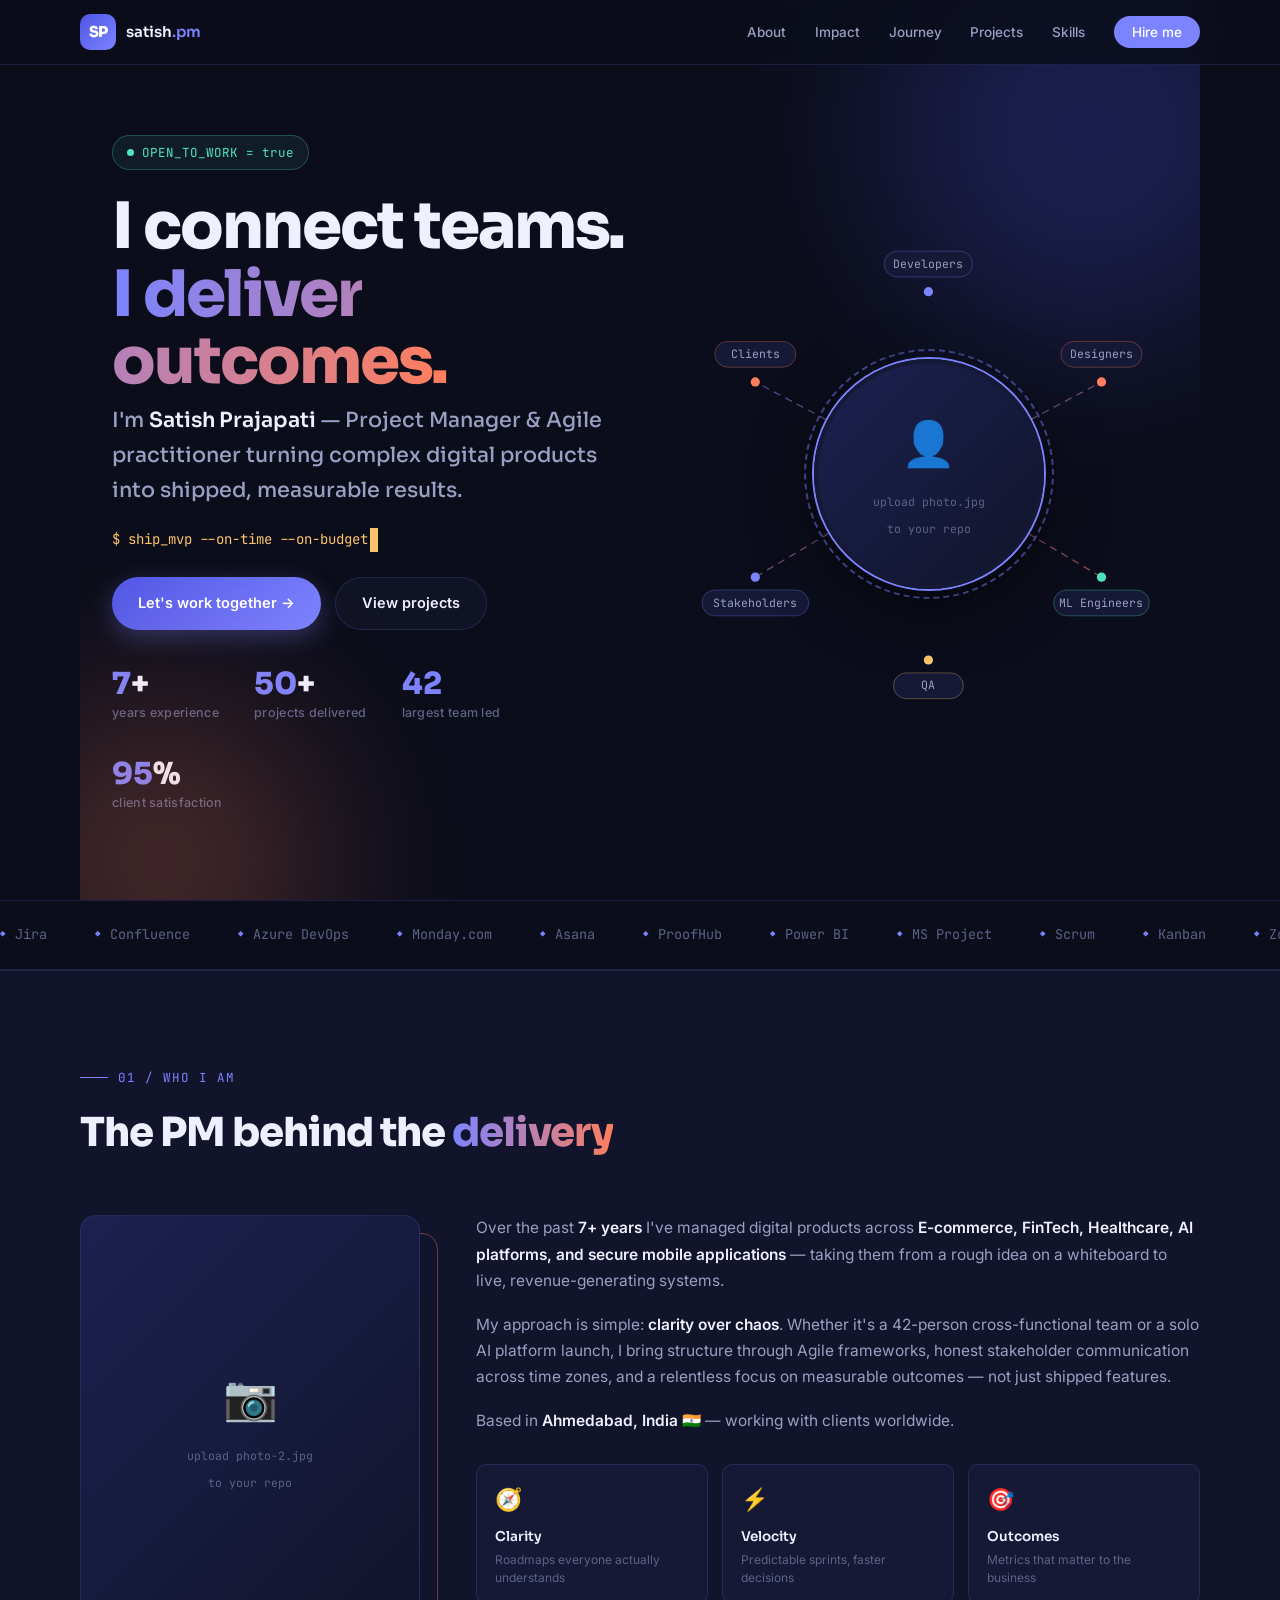
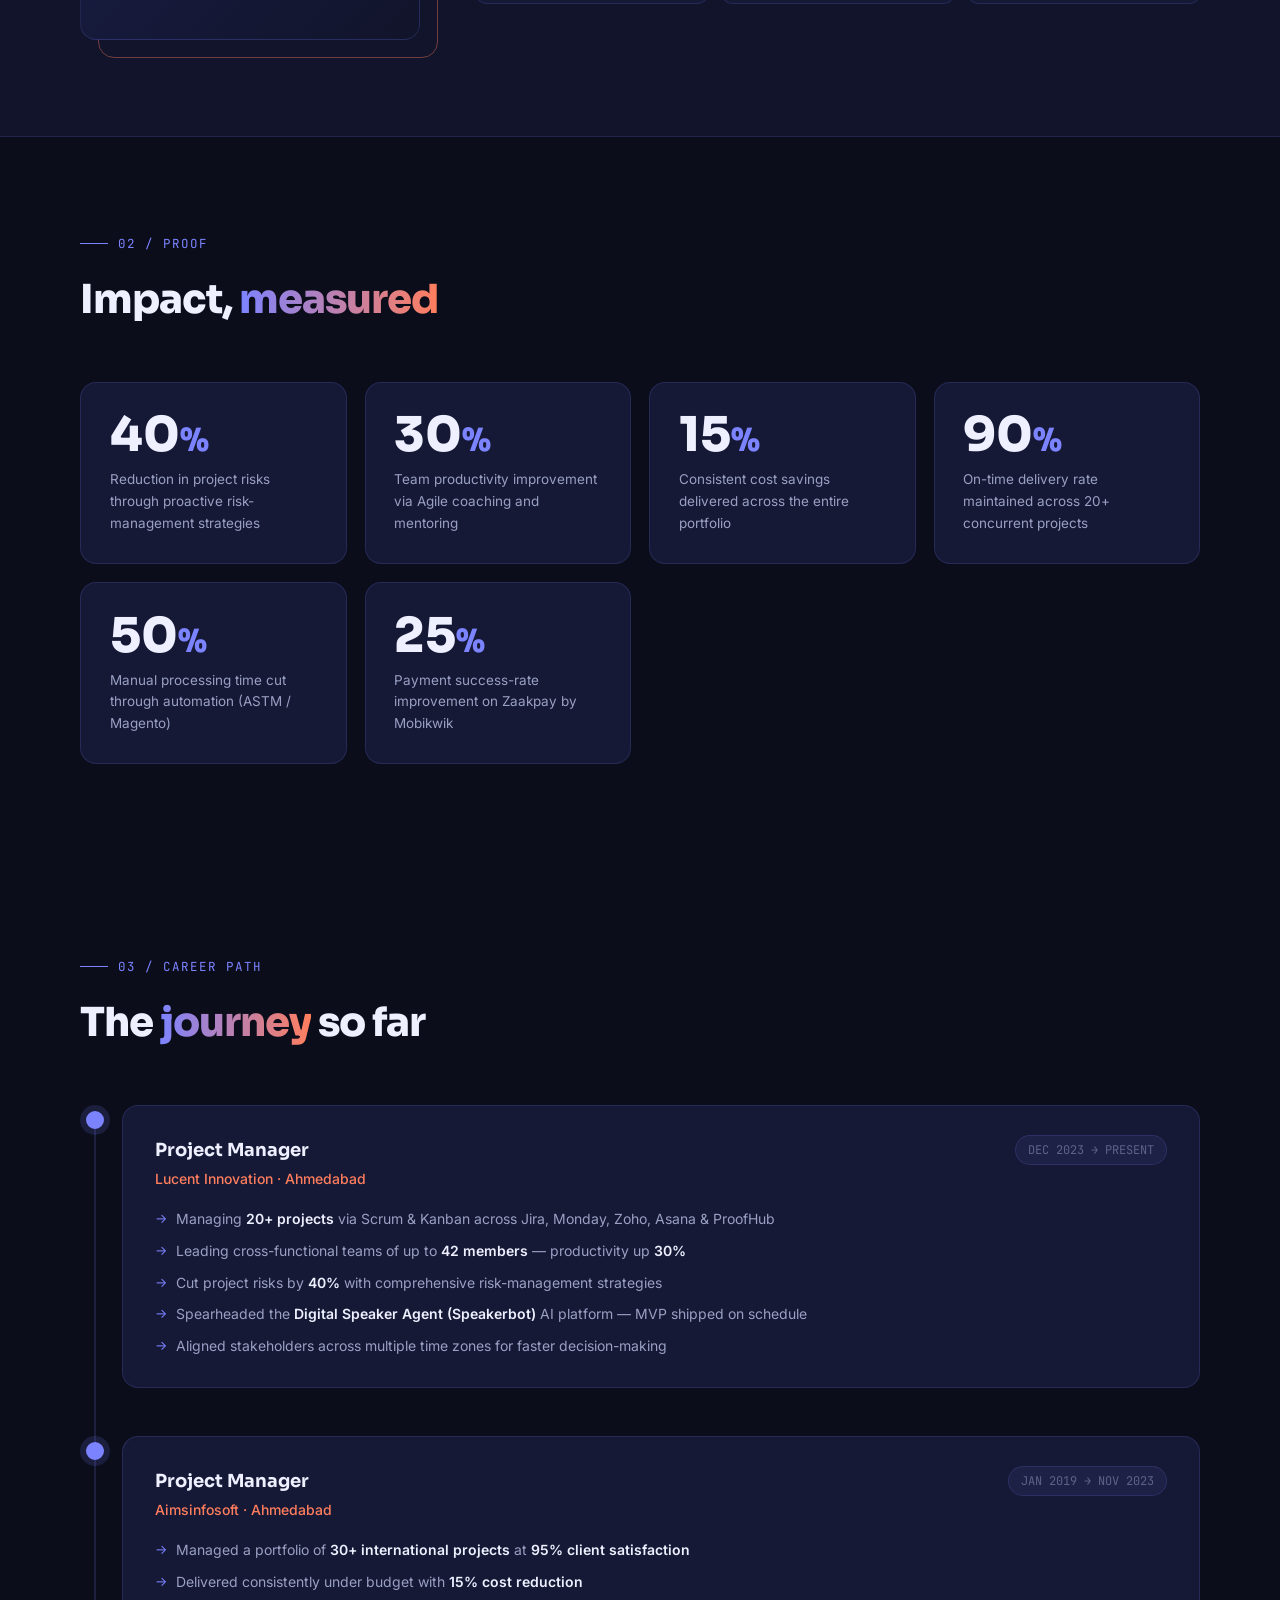
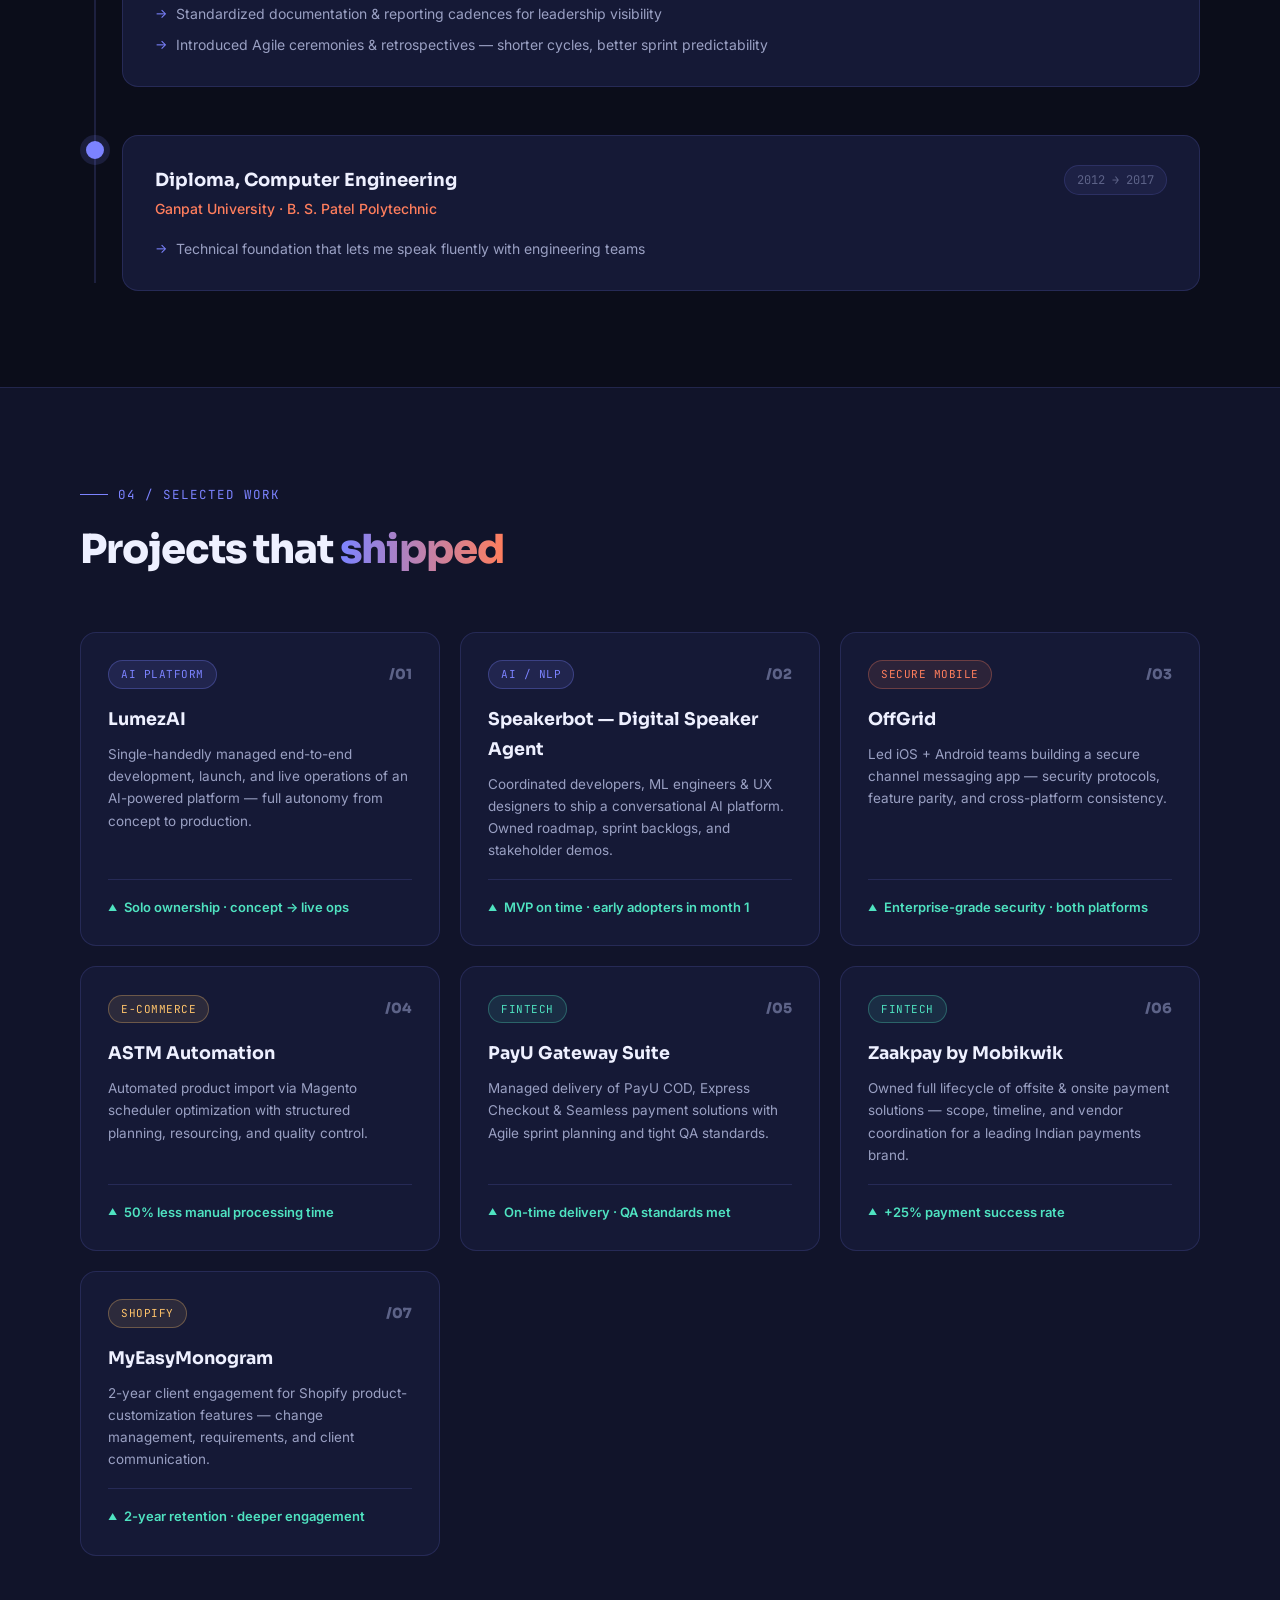
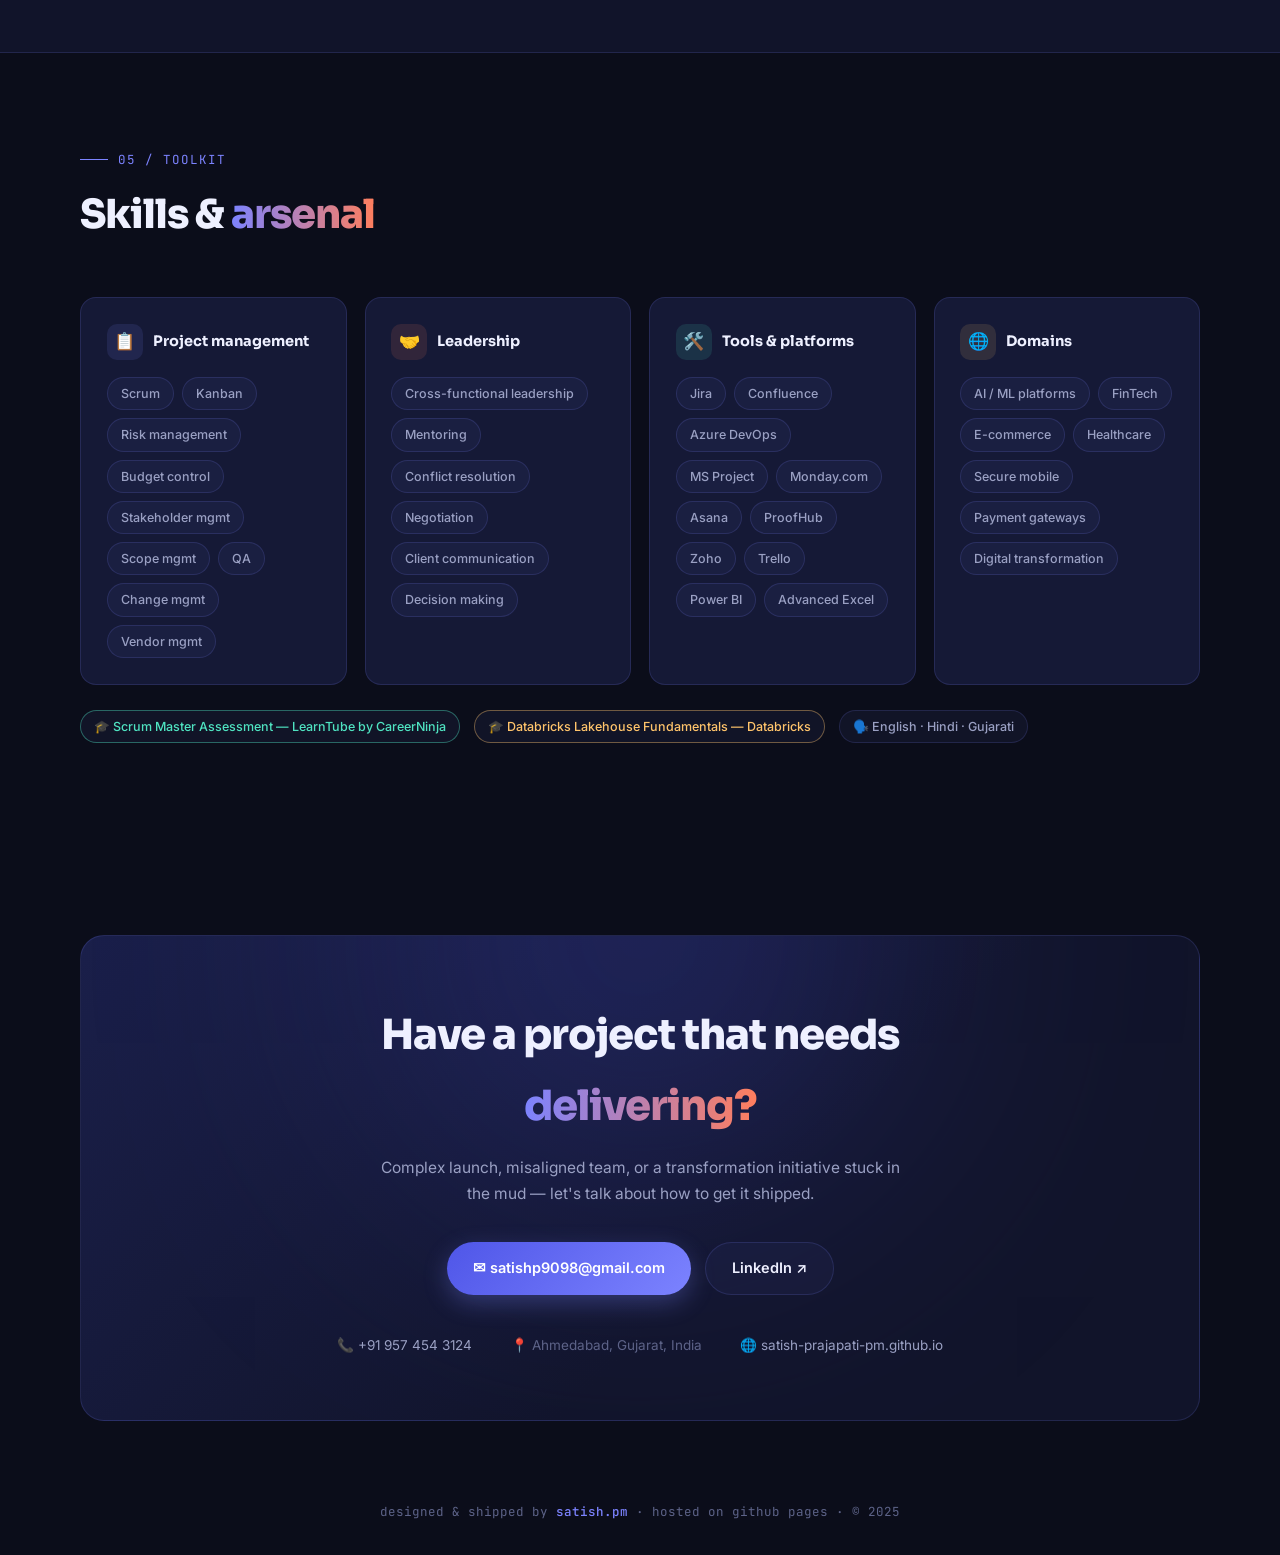
==== index.html @ 82784b0c "Add files via upload" ====
<!DOCTYPE html>
<html lang="en">
<head>
<meta charset="UTF-8" />
<meta name="viewport" content="width=device-width, initial-scale=1.0" />
<title>Satish Prajapati — Project Manager · Connecting teams, delivering outcomes</title>
<meta name="description" content="Project Manager with 7+ years delivering AI platforms, FinTech, e-commerce and secure mobile products. Ahmedabad, India." />
<link rel="icon" href="data:image/svg+xml,<svg xmlns='http://www.w3.org/2000/svg' viewBox='0 0 64 64'><rect width='64' height='64' rx='14' fill='%230f1226'/><text x='32' y='42' font-family='Arial' font-size='26' font-weight='bold' fill='%237c83ff' text-anchor='middle'>SP</text></svg>" />
<link rel="preconnect" href="https://fonts.googleapis.com" />
<link rel="preconnect" href="https://fonts.gstatic.com" crossorigin />
<link href="https://fonts.googleapis.com/css2?family=Sora:wght@400;500;600;700;800&family=Inter:wght@300;400;500;600&family=JetBrains+Mono:wght@400;500&display=swap" rel="stylesheet" />
<style>
*,*::before,*::after{box-sizing:border-box;margin:0;padding:0}
:root{
  --bg:#0b0d1a;
  --bg-soft:#11142a;
  --bg-card:#151936;
  --ink:#eef0ff;
  --ink-muted:#9aa0c3;
  --ink-faint:#5d6388;
  --indigo:#7c83ff;
  --indigo-deep:#4f56e8;
  --coral:#ff7e5d;
  --mint:#4fe3c1;
  --gold:#ffc46b;
  --line:rgba(124,131,255,.16);
  --radius:16px;
  --radius-sm:10px;
}
html{scroll-behavior:smooth}
body{font-family:'Inter',sans-serif;background:var(--bg);color:var(--ink);line-height:1.7;font-size:16px;overflow-x:hidden}
::selection{background:var(--indigo);color:#fff}

/* ───── PRELOADER ───── */
#loader{position:fixed;inset:0;background:var(--bg);z-index:999;display:flex;align-items:center;justify-content:center;transition:opacity .6s,visibility .6s}
#loader.done{opacity:0;visibility:hidden}
.loader-mono{font-family:'Sora',sans-serif;font-weight:800;font-size:42px;color:var(--indigo);letter-spacing:-2px;animation:loaderPulse 1.2s ease-in-out infinite}
@keyframes loaderPulse{0%,100%{opacity:.3;transform:scale(.96)}50%{opacity:1;transform:scale(1)}}

/* ───── NAV ───── */
nav{position:fixed;top:0;left:0;right:0;z-index:100;padding:0 2rem;background:rgba(11,13,26,.78);backdrop-filter:blur(14px);border-bottom:1px solid var(--line)}
.nav-inner{max-width:1120px;margin:0 auto;display:flex;align-items:center;justify-content:space-between;height:64px}
.brand{display:flex;align-items:center;gap:10px;text-decoration:none}
.brand-mark{width:36px;height:36px;border-radius:10px;background:linear-gradient(135deg,var(--indigo-deep),var(--indigo));display:flex;align-items:center;justify-content:center;font-family:'Sora',sans-serif;font-weight:800;font-size:15px;color:#fff;letter-spacing:-.5px}
.brand-name{font-family:'Sora',sans-serif;font-weight:600;font-size:15px;color:var(--ink)}
.brand-name span{color:var(--indigo)}
.nav-links{display:flex;gap:1.8rem;list-style:none;align-items:center}
.nav-links a{text-decoration:none;font-size:13.5px;font-weight:500;color:var(--ink-muted);transition:color .2s;position:relative}
.nav-links a::after{content:'';position:absolute;left:0;bottom:-4px;width:0;height:2px;background:var(--indigo);transition:width .25s}
.nav-links a:hover{color:var(--ink)}
.nav-links a:hover::after{width:100%}
.nav-cta{background:var(--indigo);color:#fff !important;padding:8px 18px;border-radius:99px;font-weight:600}
.nav-cta::after{display:none}
.nav-cta:hover{background:var(--indigo-deep)}

/* ───── HERO ───── */
.hero{min-height:100vh;display:grid;grid-template-columns:1.05fr .95fr;gap:3rem;align-items:center;max-width:1120px;margin:0 auto;padding:7rem 2rem 4rem;position:relative}
.hero-bg{position:absolute;inset:0;pointer-events:none;overflow:hidden}
.hero-bg .orb{position:absolute;border-radius:50%;filter:blur(90px);opacity:.25}
.orb-1{width:420px;height:420px;background:var(--indigo-deep);top:-80px;right:-100px;animation:drift 14s ease-in-out infinite}
.orb-2{width:320px;height:320px;background:var(--coral);bottom:-120px;left:-80px;opacity:.12;animation:drift 18s ease-in-out infinite reverse}
@keyframes drift{0%,100%{transform:translate(0,0)}50%{transform:translate(40px,-30px)}}
.hero-eyebrow{display:inline-flex;align-items:center;gap:8px;font-family:'JetBrains Mono',monospace;font-size:12.5px;color:var(--mint);background:rgba(79,227,193,.08);border:1px solid rgba(79,227,193,.25);padding:6px 14px;border-radius:99px;margin-bottom:1.4rem}
.hero-eyebrow .dot{width:7px;height:7px;border-radius:50%;background:var(--mint);animation:pulse 2s infinite}
@keyframes pulse{0%,100%{opacity:1;box-shadow:0 0 0 0 rgba(79,227,193,.5)}50%{opacity:.6;box-shadow:0 0 0 6px rgba(79,227,193,0)}}
.hero h1{font-family:'Sora',sans-serif;font-weight:800;font-size:clamp(2.6rem,5.4vw,4rem);line-height:1.06;letter-spacing:-2px;margin-bottom:.4rem}
.hero h1 .grad{background:linear-gradient(90deg,var(--indigo) 0%,var(--coral) 100%);-webkit-background-clip:text;background-clip:text;color:transparent}
.hero-tagline{font-family:'Sora',sans-serif;font-size:clamp(1.05rem,2vw,1.3rem);font-weight:500;color:var(--ink-muted);margin-bottom:1.2rem}
.hero-tagline b{color:var(--ink);font-weight:600}
.typed-wrap{font-family:'JetBrains Mono',monospace;font-size:14px;color:var(--gold);min-height:24px;margin-bottom:1.6rem;display:block}
.typed-cursor{display:inline-block;width:8px;background:var(--gold);animation:blink .8s step-end infinite;margin-left:2px}
@keyframes blink{50%{opacity:0}}
.hero-cta{display:flex;gap:14px;flex-wrap:wrap;margin-bottom:2.4rem}
.btn{display:inline-flex;align-items:center;gap:8px;padding:13px 26px;border-radius:99px;font-size:14.5px;font-weight:600;text-decoration:none;transition:transform .2s,box-shadow .2s,background .2s}
.btn-fill{background:linear-gradient(135deg,var(--indigo-deep),var(--indigo));color:#fff;box-shadow:0 8px 24px rgba(124,131,255,.3)}
.btn-fill:hover{transform:translateY(-2px);box-shadow:0 12px 32px rgba(124,131,255,.45)}
.btn-ghost{border:1px solid var(--line);color:var(--ink);background:rgba(124,131,255,.05)}
.btn-ghost:hover{border-color:var(--indigo);transform:translateY(-2px)}
.hero-quickstats{display:flex;gap:2.2rem;flex-wrap:wrap}
.qstat{display:flex;flex-direction:column}
.qstat-num{font-family:'Sora',sans-serif;font-weight:800;font-size:1.9rem;color:var(--ink);line-height:1.1}
.qstat-num em{font-style:normal;color:var(--indigo)}
.qstat-label{font-size:12.5px;color:var(--ink-faint);font-weight:500;letter-spacing:.3px}

/* hero right: photo + network svg */
.hero-visual{position:relative;display:flex;align-items:center;justify-content:center;min-height:480px}
.network-svg{position:absolute;inset:0;width:100%;height:100%}
.photo-ring{position:relative;width:230px;height:230px;border-radius:50%;z-index:2}
.photo-ring::before{content:'';position:absolute;inset:-10px;border-radius:50%;border:2px dashed rgba(124,131,255,.45);animation:spin 24s linear infinite}
@keyframes spin{to{transform:rotate(360deg)}}
.photo-frame{width:100%;height:100%;border-radius:50%;overflow:hidden;border:4px solid var(--bg-card);box-shadow:0 0 0 2px var(--indigo),0 20px 60px rgba(0,0,0,.5);background:linear-gradient(135deg,#1c2150,#11142a);display:flex;align-items:center;justify-content:center}
.photo-frame img{width:100%;height:100%;object-fit:cover;display:block}
.photo-placeholder{text-align:center;padding:1rem}
.photo-placeholder .ph-icon{font-size:44px;display:block;margin-bottom:6px}
.photo-placeholder .ph-text{font-size:11.5px;color:var(--ink-faint);font-family:'JetBrains Mono',monospace;line-height:1.5}

/* ───── SECTION SHELL ───── */
section{padding:6rem 2rem;position:relative}
.container{max-width:1120px;margin:0 auto}
.sec-head{margin-bottom:3rem}
.sec-eyebrow{font-family:'JetBrains Mono',monospace;font-size:12.5px;color:var(--indigo);letter-spacing:1px;display:flex;align-items:center;gap:10px;margin-bottom:.7rem}
.sec-eyebrow::before{content:'';width:28px;height:1px;background:var(--indigo)}
.sec-title{font-family:'Sora',sans-serif;font-size:clamp(1.7rem,3.4vw,2.5rem);font-weight:800;letter-spacing:-1px}
.sec-title .grad{background:linear-gradient(90deg,var(--indigo),var(--coral));-webkit-background-clip:text;background-clip:text;color:transparent}

/* reveal animation */
.reveal{opacity:0;transform:translateY(34px);transition:opacity .7s ease,transform .7s ease}
.reveal.in{opacity:1;transform:translateY(0)}
.reveal.d1{transition-delay:.08s}.reveal.d2{transition-delay:.16s}.reveal.d3{transition-delay:.24s}.reveal.d4{transition-delay:.32s}

/* ───── ABOUT / BRAND ───── */
#about{background:var(--bg-soft);border-top:1px solid var(--line);border-bottom:1px solid var(--line)}
.about-grid{display:grid;grid-template-columns:340px 1fr;gap:3.5rem;align-items:start}
.about-photo{position:relative}
.about-photo .frame2{border-radius:var(--radius);overflow:hidden;border:1px solid var(--line);background:linear-gradient(135deg,#1c2150,#11142a);aspect-ratio:4/5;display:flex;align-items:center;justify-content:center;position:relative;z-index:1}
.about-photo .frame2 img{width:100%;height:100%;object-fit:cover}
.about-photo::after{content:'';position:absolute;top:18px;left:18px;right:-18px;bottom:-18px;border:1px solid rgba(255,126,93,.4);border-radius:var(--radius);z-index:0}
.about-copy p{color:var(--ink-muted);margin-bottom:1.1rem;font-size:15.5px}
.about-copy p b{color:var(--ink);font-weight:600}
.brand-pillars{display:grid;grid-template-columns:repeat(3,1fr);gap:14px;margin-top:1.8rem}
.pillar{background:var(--bg-card);border:1px solid var(--line);border-radius:var(--radius-sm);padding:1rem 1.1rem;transition:transform .25s,border-color .25s}
.pillar:hover{transform:translateY(-4px);border-color:var(--indigo)}
.pillar-icon{font-size:22px;margin-bottom:8px;display:block}
.pillar-name{font-family:'Sora',sans-serif;font-size:13.5px;font-weight:600;margin-bottom:2px}
.pillar-desc{font-size:12px;color:var(--ink-faint);line-height:1.5}

/* ───── MARQUEE ───── */
.marquee-band{padding:1.4rem 0;border-top:1px solid var(--line);border-bottom:1px solid var(--line);overflow:hidden;background:var(--bg)}
.marquee{display:flex;gap:3rem;width:max-content;animation:scroll 28s linear infinite}
.marquee:hover{animation-play-state:paused}
@keyframes scroll{to{transform:translateX(-50%)}}
.mq-item{font-family:'JetBrains Mono',monospace;font-size:13.5px;color:var(--ink-faint);display:flex;align-items:center;gap:10px;white-space:nowrap}
.mq-item::before{content:'◆';color:var(--indigo);font-size:9px}

/* ───── IMPACT COUNTERS ───── */
.metrics-grid{display:grid;grid-template-columns:repeat(auto-fit,minmax(230px,1fr));gap:18px}
.metric{background:var(--bg-card);border:1px solid var(--line);border-radius:var(--radius);padding:1.8rem;position:relative;overflow:hidden;transition:transform .25s,border-color .25s}
.metric:hover{transform:translateY(-5px);border-color:var(--indigo)}
.metric::after{content:'';position:absolute;top:0;left:0;width:100%;height:3px;background:linear-gradient(90deg,var(--indigo),var(--coral));transform:scaleX(0);transform-origin:left;transition:transform .4s}
.metric:hover::after{transform:scaleX(1)}
.metric-num{font-family:'Sora',sans-serif;font-size:3rem;font-weight:800;line-height:1;color:var(--ink)}
.metric-num .unit{color:var(--indigo);font-size:2rem}
.metric-desc{font-size:13.5px;color:var(--ink-muted);margin-top:10px;line-height:1.6}

/* ───── TIMELINE ───── */
.timeline{position:relative;padding-left:42px}
.timeline::before{content:'';position:absolute;left:14px;top:8px;bottom:8px;width:2px;background:var(--line)}
.tl-progress{position:absolute;left:14px;top:8px;width:2px;background:linear-gradient(180deg,var(--indigo),var(--coral));height:0;transition:height .3s linear}
.tl-item{position:relative;padding-bottom:3rem}
.tl-item:last-child{padding-bottom:0}
.tl-node{position:absolute;left:-36px;top:6px;width:18px;height:18px;border-radius:50%;background:var(--bg);border:3px solid var(--indigo);z-index:1;transition:background .3s,box-shadow .3s}
.tl-item.in .tl-node{background:var(--indigo);box-shadow:0 0 0 6px rgba(124,131,255,.15)}
.tl-card{background:var(--bg-card);border:1px solid var(--line);border-radius:var(--radius);padding:1.8rem 2rem;transition:border-color .25s}
.tl-card:hover{border-color:var(--indigo)}
.tl-head{display:flex;justify-content:space-between;align-items:flex-start;gap:1rem;flex-wrap:wrap;margin-bottom:.4rem}
.tl-role{font-family:'Sora',sans-serif;font-size:18px;font-weight:700}
.tl-company{font-size:14px;color:var(--coral);font-weight:500;margin-top:2px}
.tl-date{font-family:'JetBrains Mono',monospace;font-size:12px;color:var(--ink-faint);background:rgba(124,131,255,.08);border:1px solid var(--line);padding:4px 12px;border-radius:99px;white-space:nowrap}
.tl-bullets{list-style:none;margin-top:1rem;display:flex;flex-direction:column;gap:8px}
.tl-bullets li{font-size:14px;color:var(--ink-muted);padding-left:1.3rem;position:relative}
.tl-bullets li::before{content:'→';position:absolute;left:0;color:var(--indigo);font-size:13px}
.tl-bullets li b{color:var(--ink);font-weight:600}

/* ───── PROJECTS ───── */
#projects{background:var(--bg-soft);border-top:1px solid var(--line);border-bottom:1px solid var(--line)}
.proj-grid{display:grid;grid-template-columns:repeat(auto-fit,minmax(310px,1fr));gap:20px}
.proj{background:var(--bg-card);border:1px solid var(--line);border-radius:var(--radius);padding:1.7rem;display:flex;flex-direction:column;position:relative;overflow:hidden;transition:transform .25s,border-color .25s,box-shadow .25s}
.proj:hover{transform:translateY(-6px);border-color:var(--indigo);box-shadow:0 18px 44px rgba(0,0,0,.4)}
.proj-top{display:flex;justify-content:space-between;align-items:center;margin-bottom:1rem}
.proj-tag{font-family:'JetBrains Mono',monospace;font-size:11px;padding:4px 12px;border-radius:99px;letter-spacing:.5px}
.tg-ai{background:rgba(124,131,255,.12);color:var(--indigo);border:1px solid rgba(124,131,255,.3)}
.tg-fin{background:rgba(79,227,193,.1);color:var(--mint);border:1px solid rgba(79,227,193,.3)}
.tg-ecom{background:rgba(255,196,107,.1);color:var(--gold);border:1px solid rgba(255,196,107,.3)}
.tg-mob{background:rgba(255,126,93,.1);color:var(--coral);border:1px solid rgba(255,126,93,.3)}
.proj-idx{font-family:'Sora',sans-serif;font-weight:800;font-size:14px;color:var(--ink-faint)}
.proj-name{font-family:'Sora',sans-serif;font-size:17.5px;font-weight:700;margin-bottom:8px}
.proj-desc{font-size:13.5px;color:var(--ink-muted);line-height:1.65;flex:1}
.proj-outcome{margin-top:1.1rem;padding-top:1rem;border-top:1px solid var(--line);font-size:13px;font-weight:600;color:var(--mint);display:flex;align-items:center;gap:7px}
.proj-outcome::before{content:'▲';font-size:9px}

/* ───── SKILLS ───── */
.skills-grid{display:grid;grid-template-columns:repeat(auto-fit,minmax(250px,1fr));gap:18px}
.skill-card{background:var(--bg-card);border:1px solid var(--line);border-radius:var(--radius);padding:1.6rem;transition:border-color .25s}
.skill-card:hover{border-color:var(--indigo)}
.skill-card-head{display:flex;align-items:center;gap:10px;margin-bottom:1.1rem}
.skill-icon{width:36px;height:36px;border-radius:10px;display:flex;align-items:center;justify-content:center;font-size:17px}
.si-1{background:rgba(124,131,255,.12)}.si-2{background:rgba(255,126,93,.12)}.si-3{background:rgba(79,227,193,.12)}.si-4{background:rgba(255,196,107,.12)}
.skill-card-title{font-family:'Sora',sans-serif;font-size:14.5px;font-weight:700}
.skill-tags{display:flex;flex-wrap:wrap;gap:8px}
.stag{font-size:12.5px;font-weight:500;padding:5px 13px;background:rgba(124,131,255,.06);border:1px solid var(--line);border-radius:99px;color:var(--ink-muted);transition:all .2s}
.stag:hover{border-color:var(--indigo);color:var(--ink);background:rgba(124,131,255,.14)}

/* ───── CONTACT ───── */
#contact{padding-bottom:3rem}
.contact-card{background:linear-gradient(135deg,#1a1f4a 0%,#11142a 60%);border:1px solid var(--line);border-radius:24px;padding:4rem 3rem;text-align:center;position:relative;overflow:hidden}
.contact-card::before{content:'';position:absolute;width:500px;height:500px;border-radius:50%;background:var(--indigo-deep);filter:blur(140px);opacity:.25;top:-250px;left:50%;transform:translateX(-50%)}
.contact-card>*{position:relative}
.contact-title{font-family:'Sora',sans-serif;font-size:clamp(1.8rem,4vw,2.6rem);font-weight:800;letter-spacing:-1px;margin-bottom:.8rem}
.contact-sub{color:var(--ink-muted);max-width:540px;margin:0 auto 2.2rem;font-size:15.5px}
.contact-row{display:flex;gap:14px;justify-content:center;flex-wrap:wrap;margin-bottom:2.4rem}
.contact-meta{display:flex;gap:2.4rem;justify-content:center;flex-wrap:wrap;font-size:13.5px;color:var(--ink-faint)}
.contact-meta a{color:var(--ink-muted);text-decoration:none;display:flex;align-items:center;gap:7px;transition:color .2s}
.contact-meta a:hover{color:var(--indigo)}
footer{text-align:center;padding:2rem;font-size:12.5px;color:var(--ink-faint);font-family:'JetBrains Mono',monospace}
footer b{color:var(--indigo);font-weight:500}

/* ───── back to top ───── */
#toTop{position:fixed;bottom:26px;right:26px;width:46px;height:46px;border-radius:50%;background:var(--indigo);color:#fff;border:none;font-size:18px;cursor:pointer;opacity:0;visibility:hidden;transition:all .3s;z-index:90;box-shadow:0 8px 24px rgba(124,131,255,.4)}
#toTop.show{opacity:1;visibility:visible}
#toTop:hover{transform:translateY(-3px)}

/* ───── RESPONSIVE ───── */
@media(max-width:900px){
  .hero{grid-template-columns:1fr;padding-top:6rem;min-height:auto;gap:2rem}
  .hero-visual{min-height:380px;order:-1}
  .about-grid{grid-template-columns:1fr}
  .about-photo{max-width:300px;margin:0 auto}
  .brand-pillars{grid-template-columns:1fr 1fr}
  .nav-links{display:none}
  section{padding:4rem 1.25rem}
}
@media(prefers-reduced-motion:reduce){
  *,*::before,*::after{animation:none!important;transition:none!important}
  .reveal{opacity:1;transform:none}
}
</style>
</head>
<body>

<!-- PRELOADER -->
<div id="loader"><div class="loader-mono">SP<span style="color:var(--coral)">.</span></div></div>

<!-- NAV -->
<nav>
  <div class="nav-inner">
    <a href="#" class="brand">
      <span class="brand-mark">SP</span>
      <span class="brand-name">satish<span>.pm</span></span>
    </a>
    <ul class="nav-links">
      <li><a href="#about">About</a></li>
      <li><a href="#impact">Impact</a></li>
      <li><a href="#journey">Journey</a></li>
      <li><a href="#projects">Projects</a></li>
      <li><a href="#skills">Skills</a></li>
      <li><a href="#contact" class="nav-cta">Hire me</a></li>
    </ul>
  </div>
</nav>

<!-- HERO -->
<header class="hero">
  <div class="hero-bg"><div class="orb orb-1"></div><div class="orb orb-2"></div></div>
  <div>
    <div class="hero-eyebrow"><span class="dot"></span>OPEN_TO_WORK = true</div>
    <h1>I connect teams.<br><span class="grad">I deliver outcomes.</span></h1>
    <p class="hero-tagline">I'm <b>Satish Prajapati</b> — Project Manager & Agile practitioner turning complex digital products into shipped, measurable results.</p>
    <span class="typed-wrap">$ <span id="typed"></span><span class="typed-cursor">&nbsp;</span></span>
    <div class="hero-cta">
      <a href="#contact" class="btn btn-fill">Let's work together →</a>
      <a href="#projects" class="btn btn-ghost">View projects</a>
    </div>
    <div class="hero-quickstats">
      <div class="qstat"><span class="qstat-num"><em data-count="7">0</em>+</span><span class="qstat-label">years experience</span></div>
      <div class="qstat"><span class="qstat-num"><em data-count="50">0</em>+</span><span class="qstat-label">projects delivered</span></div>
      <div class="qstat"><span class="qstat-num"><em data-count="42">0</em></span><span class="qstat-label">largest team led</span></div>
      <div class="qstat"><span class="qstat-num"><em data-count="95">0</em>%</span><span class="qstat-label">client satisfaction</span></div>
    </div>
  </div>

  <div class="hero-visual">
    <!-- animated SVG network: SP at center connecting disciplines -->
    <svg class="network-svg" viewBox="0 0 520 520" fill="none" aria-hidden="true">
      <defs>
        <linearGradient id="lg" x1="0" y1="0" x2="1" y2="1">
          <stop offset="0%" stop-color="#7c83ff"/><stop offset="100%" stop-color="#ff7e5d"/>
        </linearGradient>
      </defs>
      <g stroke="url(#lg)" stroke-width="1.4" opacity=".55">
        <line class="net-line" x1="260" y1="260" x2="260" y2="62"/>
        <line class="net-line" x1="260" y1="260" x2="448" y2="160"/>
        <line class="net-line" x1="260" y1="260" x2="448" y2="372"/>
        <line class="net-line" x1="260" y1="260" x2="260" y2="462"/>
        <line class="net-line" x1="260" y1="260" x2="72"  y2="372"/>
        <line class="net-line" x1="260" y1="260" x2="72"  y2="160"/>
      </g>
      <g class="orbit-pulse">
        <circle cx="260" cy="62"  r="5" fill="#7c83ff"/>
        <circle cx="448" cy="160" r="5" fill="#ff7e5d"/>
        <circle cx="448" cy="372" r="5" fill="#4fe3c1"/>
        <circle cx="260" cy="462" r="5" fill="#ffc46b"/>
        <circle cx="72"  cy="372" r="5" fill="#7c83ff"/>
        <circle cx="72"  cy="160" r="5" fill="#ff7e5d"/>
      </g>
      <g font-family="JetBrains Mono,monospace" font-size="12.5" fill="#9aa0c3" text-anchor="middle">
        <g><rect x="212" y="18"  width="96" height="28" rx="14" fill="#151936" stroke="rgba(124,131,255,.35)"/><text x="260" y="36">Developers</text></g>
        <g><rect x="404" y="116" width="88" height="28" rx="14" fill="#151936" stroke="rgba(255,126,93,.35)"/><text x="448" y="134">Designers</text></g>
        <g><rect x="396" y="386" width="104" height="28" rx="14" fill="#151936" stroke="rgba(79,227,193,.35)"/><text x="448" y="404">ML&#160;Engineers</text></g>
        <g><rect x="222" y="476" width="76" height="28" rx="14" fill="#151936" stroke="rgba(255,196,107,.35)"/><text x="260" y="494">QA</text></g>
        <g><rect x="14"  y="386" width="116" height="28" rx="14" fill="#151936" stroke="rgba(124,131,255,.35)"/><text x="72" y="404">Stakeholders</text></g>
        <g><rect x="28"  y="116" width="88" height="28" rx="14" fill="#151936" stroke="rgba(255,126,93,.35)"/><text x="72" y="134">Clients</text></g>
      </g>
      <style>
        .net-line{stroke-dasharray:8 6;animation:dashmove 1.6s linear infinite}
        @keyframes dashmove{to{stroke-dashoffset:-28}}
        .orbit-pulse circle{animation:nodePulse 2.4s ease-in-out infinite}
        .orbit-pulse circle:nth-child(2){animation-delay:.4s}
        .orbit-pulse circle:nth-child(3){animation-delay:.8s}
        .orbit-pulse circle:nth-child(4){animation-delay:1.2s}
        .orbit-pulse circle:nth-child(5){animation-delay:1.6s}
        .orbit-pulse circle:nth-child(6){animation-delay:2s}
        @keyframes nodePulse{0%,100%{r:5;opacity:1}50%{r:8;opacity:.6}}
      </style>
    </svg>
    <!-- profile photo -->
    <div class="photo-ring">
      <div class="photo-frame">
        <!-- 📸 REPLACE: put your photo in repo as photo.jpg, then this img shows automatically -->
        <img src="photo.jpg" alt="Satish Prajapati" onerror="this.style.display='none';this.nextElementSibling.style.display='block'">
        <div class="photo-placeholder" style="display:none">
          <span class="ph-icon">👤</span>
          <span class="ph-text">upload photo.jpg<br>to your repo</span>
        </div>
      </div>
    </div>
  </div>
</header>

<!-- MARQUEE -->
<div class="marquee-band">
  <div class="marquee">
    <span class="mq-item">Jira</span><span class="mq-item">Confluence</span><span class="mq-item">Azure DevOps</span><span class="mq-item">Monday.com</span><span class="mq-item">Asana</span><span class="mq-item">ProofHub</span><span class="mq-item">Power BI</span><span class="mq-item">MS Project</span><span class="mq-item">Scrum</span><span class="mq-item">Kanban</span><span class="mq-item">Zoho</span><span class="mq-item">Trello</span>
    <span class="mq-item">Jira</span><span class="mq-item">Confluence</span><span class="mq-item">Azure DevOps</span><span class="mq-item">Monday.com</span><span class="mq-item">Asana</span><span class="mq-item">ProofHub</span><span class="mq-item">Power BI</span><span class="mq-item">MS Project</span><span class="mq-item">Scrum</span><span class="mq-item">Kanban</span><span class="mq-item">Zoho</span><span class="mq-item">Trello</span>
  </div>
</div>

<!-- ABOUT -->
<section id="about">
  <div class="container">
    <div class="sec-head reveal">
      <div class="sec-eyebrow">01 / WHO I AM</div>
      <h2 class="sec-title">The PM behind the <span class="grad">delivery</span></h2>
    </div>
    <div class="about-grid">
      <div class="about-photo reveal d1">
        <div class="frame2">
          <!-- 📸 REPLACE: put a second photo in repo as photo-2.jpg (casual/work shot) -->
          <img src="photo-2.jpg" alt="Satish at work" onerror="this.style.display='none';this.nextElementSibling.style.display='block'">
          <div class="photo-placeholder" style="display:none">
            <span class="ph-icon">📷</span>
            <span class="ph-text">upload photo-2.jpg<br>to your repo</span>
          </div>
        </div>
      </div>
      <div class="about-copy reveal d2">
        <p>Over the past <b>7+ years</b> I've managed digital products across <b>E-commerce, FinTech, Healthcare, AI platforms, and secure mobile applications</b> — taking them from a rough idea on a whiteboard to live, revenue-generating systems.</p>
        <p>My approach is simple: <b>clarity over chaos</b>. Whether it's a 42-person cross-functional team or a solo AI platform launch, I bring structure through Agile frameworks, honest stakeholder communication across time zones, and a relentless focus on measurable outcomes — not just shipped features.</p>
        <p>Based in <b>Ahmedabad, India</b> 🇮🇳 — working with clients worldwide.</p>
        <div class="brand-pillars">
          <div class="pillar"><span class="pillar-icon">🧭</span><div class="pillar-name">Clarity</div><div class="pillar-desc">Roadmaps everyone actually understands</div></div>
          <div class="pillar"><span class="pillar-icon">⚡</span><div class="pillar-name">Velocity</div><div class="pillar-desc">Predictable sprints, faster decisions</div></div>
          <div class="pillar"><span class="pillar-icon">🎯</span><div class="pillar-name">Outcomes</div><div class="pillar-desc">Metrics that matter to the business</div></div>
        </div>
      </div>
    </div>
  </div>
</section>

<!-- IMPACT -->
<section id="impact">
  <div class="container">
    <div class="sec-head reveal">
      <div class="sec-eyebrow">02 / PROOF</div>
      <h2 class="sec-title">Impact, <span class="grad">measured</span></h2>
    </div>
    <div class="metrics-grid">
      <div class="metric reveal"><div class="metric-num"><span data-count="40">0</span><span class="unit">%</span></div><div class="metric-desc">Reduction in project risks through proactive risk-management strategies</div></div>
      <div class="metric reveal d1"><div class="metric-num"><span data-count="30">0</span><span class="unit">%</span></div><div class="metric-desc">Team productivity improvement via Agile coaching and mentoring</div></div>
      <div class="metric reveal d2"><div class="metric-num"><span data-count="15">0</span><span class="unit">%</span></div><div class="metric-desc">Consistent cost savings delivered across the entire portfolio</div></div>
      <div class="metric reveal d3"><div class="metric-num"><span data-count="90">0</span><span class="unit">%</span></div><div class="metric-desc">On-time delivery rate maintained across 20+ concurrent projects</div></div>
      <div class="metric reveal d1"><div class="metric-num"><span data-count="50">0</span><span class="unit">%</span></div><div class="metric-desc">Manual processing time cut through automation (ASTM / Magento)</div></div>
      <div class="metric reveal d2"><div class="metric-num"><span data-count="25">0</span><span class="unit">%</span></div><div class="metric-desc">Payment success-rate improvement on Zaakpay by Mobikwik</div></div>
    </div>
  </div>
</section>

<!-- JOURNEY -->
<section id="journey">
  <div class="container">
    <div class="sec-head reveal">
      <div class="sec-eyebrow">03 / CAREER PATH</div>
      <h2 class="sec-title">The <span class="grad">journey</span> so far</h2>
    </div>
    <div class="timeline" id="tl">
      <div class="tl-progress" id="tlbar"></div>
      <div class="tl-item reveal">
        <div class="tl-node"></div>
        <div class="tl-card">
          <div class="tl-head">
            <div><div class="tl-role">Project Manager</div><div class="tl-company">Lucent Innovation · Ahmedabad</div></div>
            <span class="tl-date">DEC 2023 → PRESENT</span>
          </div>
          <ul class="tl-bullets">
            <li>Managing <b>20+ projects</b> via Scrum & Kanban across Jira, Monday, Zoho, Asana & ProofHub</li>
            <li>Leading cross-functional teams of up to <b>42 members</b> — productivity up <b>30%</b></li>
            <li>Cut project risks by <b>40%</b> with comprehensive risk-management strategies</li>
            <li>Spearheaded the <b>Digital Speaker Agent (Speakerbot)</b> AI platform — MVP shipped on schedule</li>
            <li>Aligned stakeholders across multiple time zones for faster decision-making</li>
          </ul>
        </div>
      </div>
      <div class="tl-item reveal">
        <div class="tl-node"></div>
        <div class="tl-card">
          <div class="tl-head">
            <div><div class="tl-role">Project Manager</div><div class="tl-company">Aimsinfosoft · Ahmedabad</div></div>
            <span class="tl-date">JAN 2019 → NOV 2023</span>
          </div>
          <ul class="tl-bullets">
            <li>Managed a portfolio of <b>30+ international projects</b> at <b>95% client satisfaction</b></li>
            <li>Delivered consistently under budget with <b>15% cost reduction</b></li>
            <li>Standardized documentation & reporting cadences for leadership visibility</li>
            <li>Introduced Agile ceremonies & retrospectives — shorter cycles, better sprint predictability</li>
          </ul>
        </div>
      </div>
      <div class="tl-item reveal">
        <div class="tl-node"></div>
        <div class="tl-card">
          <div class="tl-head">
            <div><div class="tl-role">Diploma, Computer Engineering</div><div class="tl-company">Ganpat University · B. S. Patel Polytechnic</div></div>
            <span class="tl-date">2012 → 2017</span>
          </div>
          <ul class="tl-bullets">
            <li>Technical foundation that lets me speak fluently with engineering teams</li>
          </ul>
        </div>
      </div>
    </div>
  </div>
</section>

<!-- PROJECTS -->
<section id="projects">
  <div class="container">
    <div class="sec-head reveal">
      <div class="sec-eyebrow">04 / SELECTED WORK</div>
      <h2 class="sec-title">Projects that <span class="grad">shipped</span></h2>
    </div>
    <div class="proj-grid">
      <div class="proj reveal"><div class="proj-top"><span class="proj-tag tg-ai">AI PLATFORM</span><span class="proj-idx">/01</span></div><div class="proj-name">LumezAI</div><div class="proj-desc">Single-handedly managed end-to-end development, launch, and live operations of an AI-powered platform — full autonomy from concept to production.</div><div class="proj-outcome">Solo ownership · concept → live ops</div></div>
      <div class="proj reveal d1"><div class="proj-top"><span class="proj-tag tg-ai">AI / NLP</span><span class="proj-idx">/02</span></div><div class="proj-name">Speakerbot — Digital Speaker Agent</div><div class="proj-desc">Coordinated developers, ML engineers & UX designers to ship a conversational AI platform. Owned roadmap, sprint backlogs, and stakeholder demos.</div><div class="proj-outcome">MVP on time · early adopters in month 1</div></div>
      <div class="proj reveal d2"><div class="proj-top"><span class="proj-tag tg-mob">SECURE MOBILE</span><span class="proj-idx">/03</span></div><div class="proj-name">OffGrid</div><div class="proj-desc">Led iOS + Android teams building a secure channel messaging app — security protocols, feature parity, and cross-platform consistency.</div><div class="proj-outcome">Enterprise-grade security · both platforms</div></div>
      <div class="proj reveal"><div class="proj-top"><span class="proj-tag tg-ecom">E-COMMERCE</span><span class="proj-idx">/04</span></div><div class="proj-name">ASTM Automation</div><div class="proj-desc">Automated product import via Magento scheduler optimization with structured planning, resourcing, and quality control.</div><div class="proj-outcome">50% less manual processing time</div></div>
      <div class="proj reveal d1"><div class="proj-top"><span class="proj-tag tg-fin">FINTECH</span><span class="proj-idx">/05</span></div><div class="proj-name">PayU Gateway Suite</div><div class="proj-desc">Managed delivery of PayU COD, Express Checkout & Seamless payment solutions with Agile sprint planning and tight QA standards.</div><div class="proj-outcome">On-time delivery · QA standards met</div></div>
      <div class="proj reveal d2"><div class="proj-top"><span class="proj-tag tg-fin">FINTECH</span><span class="proj-idx">/06</span></div><div class="proj-name">Zaakpay by Mobikwik</div><div class="proj-desc">Owned full lifecycle of offsite & onsite payment solutions — scope, timeline, and vendor coordination for a leading Indian payments brand.</div><div class="proj-outcome">+25% payment success rate</div></div>
      <div class="proj reveal d3"><div class="proj-top"><span class="proj-tag tg-ecom">SHOPIFY</span><span class="proj-idx">/07</span></div><div class="proj-name">MyEasyMonogram</div><div class="proj-desc">2-year client engagement for Shopify product-customization features — change management, requirements, and client communication.</div><div class="proj-outcome">2-year retention · deeper engagement</div></div>
    </div>
  </div>
</section>

<!-- SKILLS -->
<section id="skills">
  <div class="container">
    <div class="sec-head reveal">
      <div class="sec-eyebrow">05 / TOOLKIT</div>
      <h2 class="sec-title">Skills & <span class="grad">arsenal</span></h2>
    </div>
    <div class="skills-grid">
      <div class="skill-card reveal"><div class="skill-card-head"><span class="skill-icon si-1">📋</span><span class="skill-card-title">Project management</span></div><div class="skill-tags"><span class="stag">Scrum</span><span class="stag">Kanban</span><span class="stag">Risk management</span><span class="stag">Budget control</span><span class="stag">Stakeholder mgmt</span><span class="stag">Scope mgmt</span><span class="stag">QA</span><span class="stag">Change mgmt</span><span class="stag">Vendor mgmt</span></div></div>
      <div class="skill-card reveal d1"><div class="skill-card-head"><span class="skill-icon si-2">🤝</span><span class="skill-card-title">Leadership</span></div><div class="skill-tags"><span class="stag">Cross-functional leadership</span><span class="stag">Mentoring</span><span class="stag">Conflict resolution</span><span class="stag">Negotiation</span><span class="stag">Client communication</span><span class="stag">Decision making</span></div></div>
      <div class="skill-card reveal d2"><div class="skill-card-head"><span class="skill-icon si-3">🛠️</span><span class="skill-card-title">Tools & platforms</span></div><div class="skill-tags"><span class="stag">Jira</span><span class="stag">Confluence</span><span class="stag">Azure DevOps</span><span class="stag">MS Project</span><span class="stag">Monday.com</span><span class="stag">Asana</span><span class="stag">ProofHub</span><span class="stag">Zoho</span><span class="stag">Trello</span><span class="stag">Power BI</span><span class="stag">Advanced Excel</span></div></div>
      <div class="skill-card reveal d3"><div class="skill-card-head"><span class="skill-icon si-4">🌐</span><span class="skill-card-title">Domains</span></div><div class="skill-tags"><span class="stag">AI / ML platforms</span><span class="stag">FinTech</span><span class="stag">E-commerce</span><span class="stag">Healthcare</span><span class="stag">Secure mobile</span><span class="stag">Payment gateways</span><span class="stag">Digital transformation</span></div></div>
    </div>
    <div style="margin-top:1.6rem;display:flex;gap:14px;flex-wrap:wrap" class="reveal">
      <div class="stag" style="border-color:rgba(79,227,193,.4);color:var(--mint)">🎓 Scrum Master Assessment — LearnTube by CareerNinja</div>
      <div class="stag" style="border-color:rgba(255,196,107,.4);color:var(--gold)">🎓 Databricks Lakehouse Fundamentals — Databricks</div>
      <div class="stag">🗣️ English · Hindi · Gujarati</div>
    </div>
  </div>
</section>

<!-- CONTACT -->
<section id="contact">
  <div class="container">
    <div class="contact-card reveal">
      <h2 class="contact-title">Have a project that needs<br><span class="grad" style="background:linear-gradient(90deg,var(--indigo),var(--coral));-webkit-background-clip:text;background-clip:text;color:transparent">delivering?</span></h2>
      <p class="contact-sub">Complex launch, misaligned team, or a transformation initiative stuck in the mud — let's talk about how to get it shipped.</p>
      <div class="contact-row">
        <a href="mailto:satishp9098@gmail.com" class="btn btn-fill">✉ satishp9098@gmail.com</a>
        <a href="https://www.linkedin.com/in/satish-prajapati-pm/" target="_blank" rel="noopener" class="btn btn-ghost">LinkedIn ↗</a>
      </div>
      <div class="contact-meta">
        <a href="tel:+919574543124">📞 +91 957 454 3124</a>
        <span>📍 Ahmedabad, Gujarat, India</span>
        <a href="https://satish-prajapati-pm.github.io/" target="_blank" rel="noopener">🌐 satish-prajapati-pm.github.io</a>
      </div>
    </div>
  </div>
</section>

<footer>designed & shipped by <b>satish.pm</b> · hosted on github pages · © 2025</footer>

<button id="toTop" aria-label="Back to top">↑</button>

<script>
// preloader
window.addEventListener('load',()=>{setTimeout(()=>document.getElementById('loader').classList.add('done'),500)});

// typed effect
const phrases=['ship_mvp --on-time --on-budget','align_stakeholders --timezones=all','reduce_risk --by=40%','lead_team --size=42 --mode=agile'];
const typedEl=document.getElementById('typed');
let pi=0,ci=0,deleting=false;
const reduced=window.matchMedia('(prefers-reduced-motion: reduce)').matches;
function type(){
  const cur=phrases[pi];
  if(!deleting){ typedEl.textContent=cur.slice(0,++ci); if(ci===cur.length){deleting=true;setTimeout(type,2000);return} }
  else{ typedEl.textContent=cur.slice(0,--ci); if(ci===0){deleting=false;pi=(pi+1)%phrases.length} }
  setTimeout(type,deleting?32:62);
}
if(reduced){typedEl.textContent=phrases[0]}else{type()}

// scroll reveal
const io=new IntersectionObserver(es=>es.forEach(e=>{if(e.isIntersecting){e.target.classList.add('in');io.unobserve(e.target)}}),{threshold:.14});
document.querySelectorAll('.reveal,.tl-item').forEach(el=>io.observe(el));

// counters
const cio=new IntersectionObserver(es=>es.forEach(e=>{
  if(!e.isIntersecting)return;
  const el=e.target,target=+el.dataset.count,dur=1400,t0=performance.now();
  function tick(t){const p=Math.min((t-t0)/dur,1);el.textContent=Math.round(target*(1-Math.pow(1-p,3)));if(p<1)requestAnimationFrame(tick)}
  if(reduced){el.textContent=target}else{requestAnimationFrame(tick)}
  cio.unobserve(el);
}),{threshold:.5});
document.querySelectorAll('[data-count]').forEach(el=>cio.observe(el));

// timeline progress bar
const tl=document.getElementById('tl'),bar=document.getElementById('tlbar');
function tlScroll(){
  const r=tl.getBoundingClientRect(),vh=innerHeight;
  const p=Math.min(Math.max((vh*0.7-r.top)/r.height,0),1);
  bar.style.height=(p*100)+'%';
}
addEventListener('scroll',tlScroll,{passive:true});tlScroll();

// back to top
const toTop=document.getElementById('toTop');
addEventListener('scroll',()=>toTop.classList.toggle('show',scrollY>600),{passive:true});
toTop.onclick=()=>scrollTo({top:0,behavior:reduced?'auto':'smooth'});
</script>
</body>
</html>
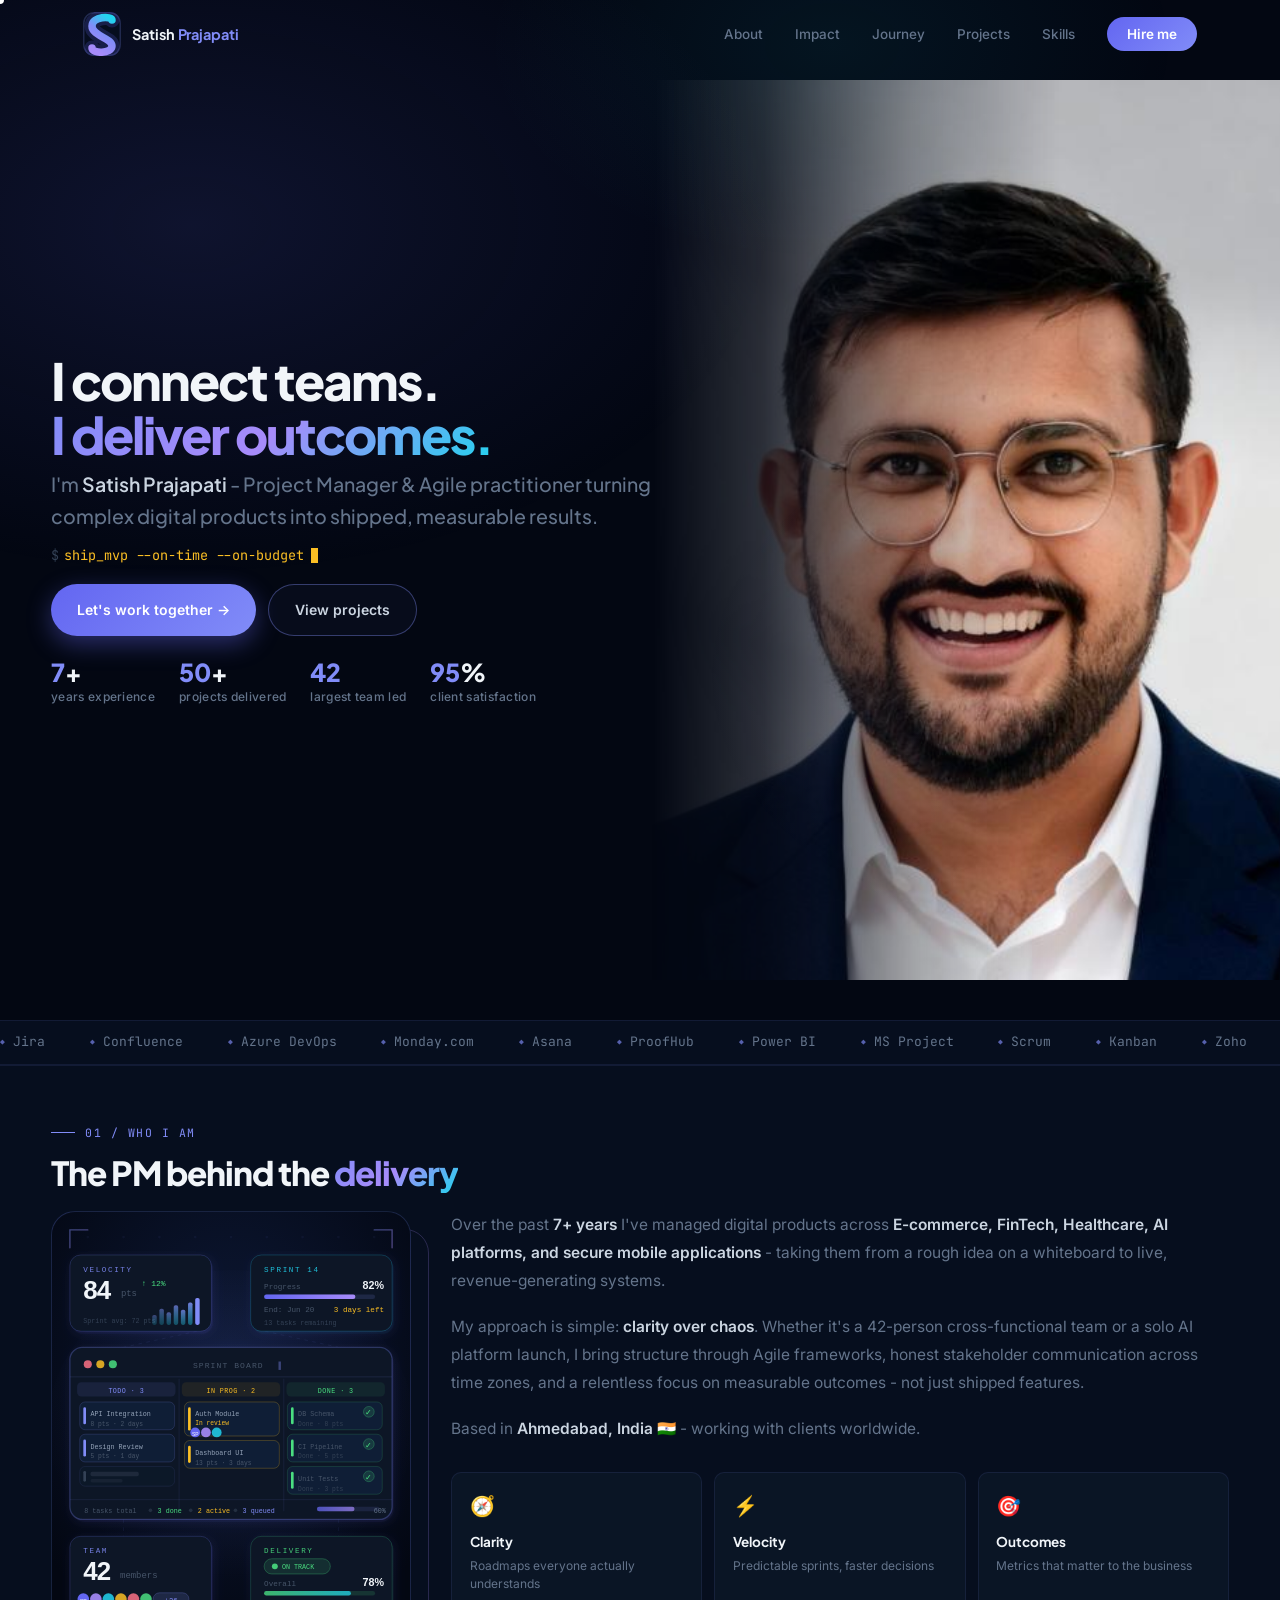
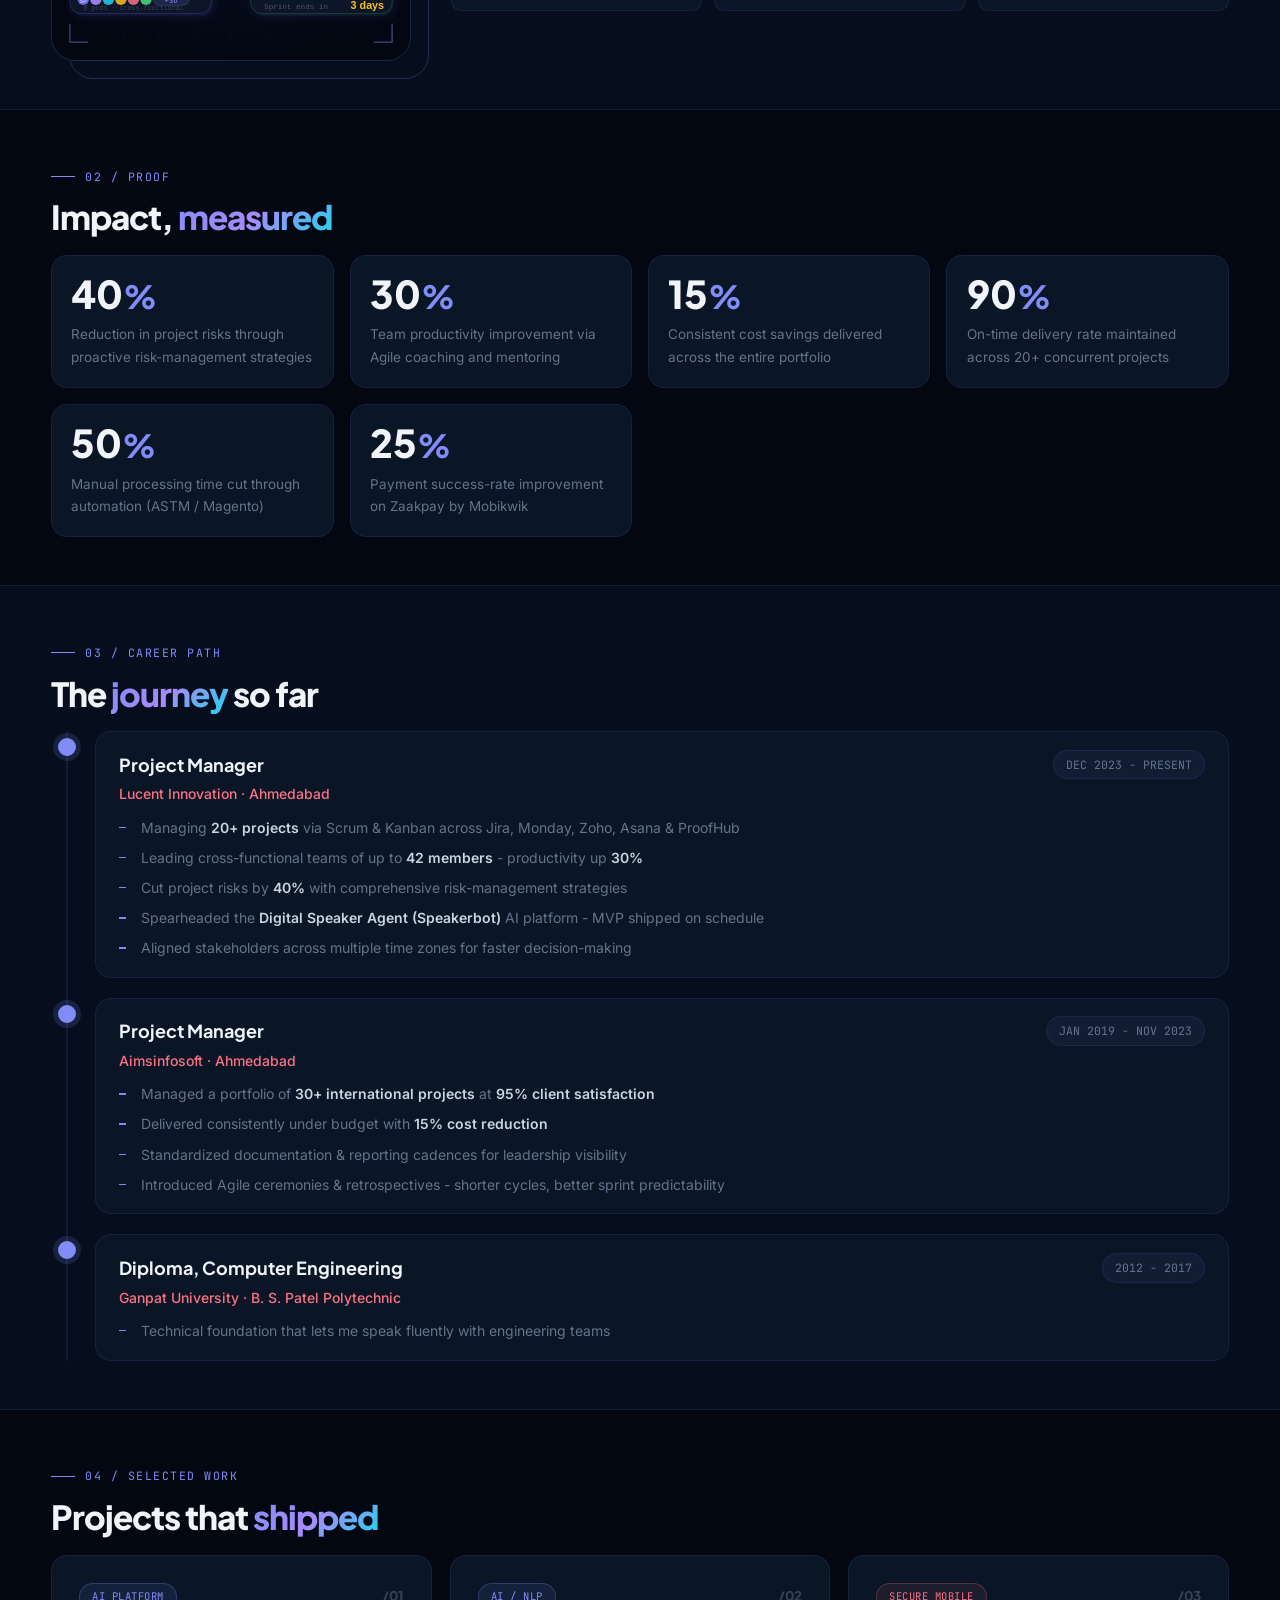
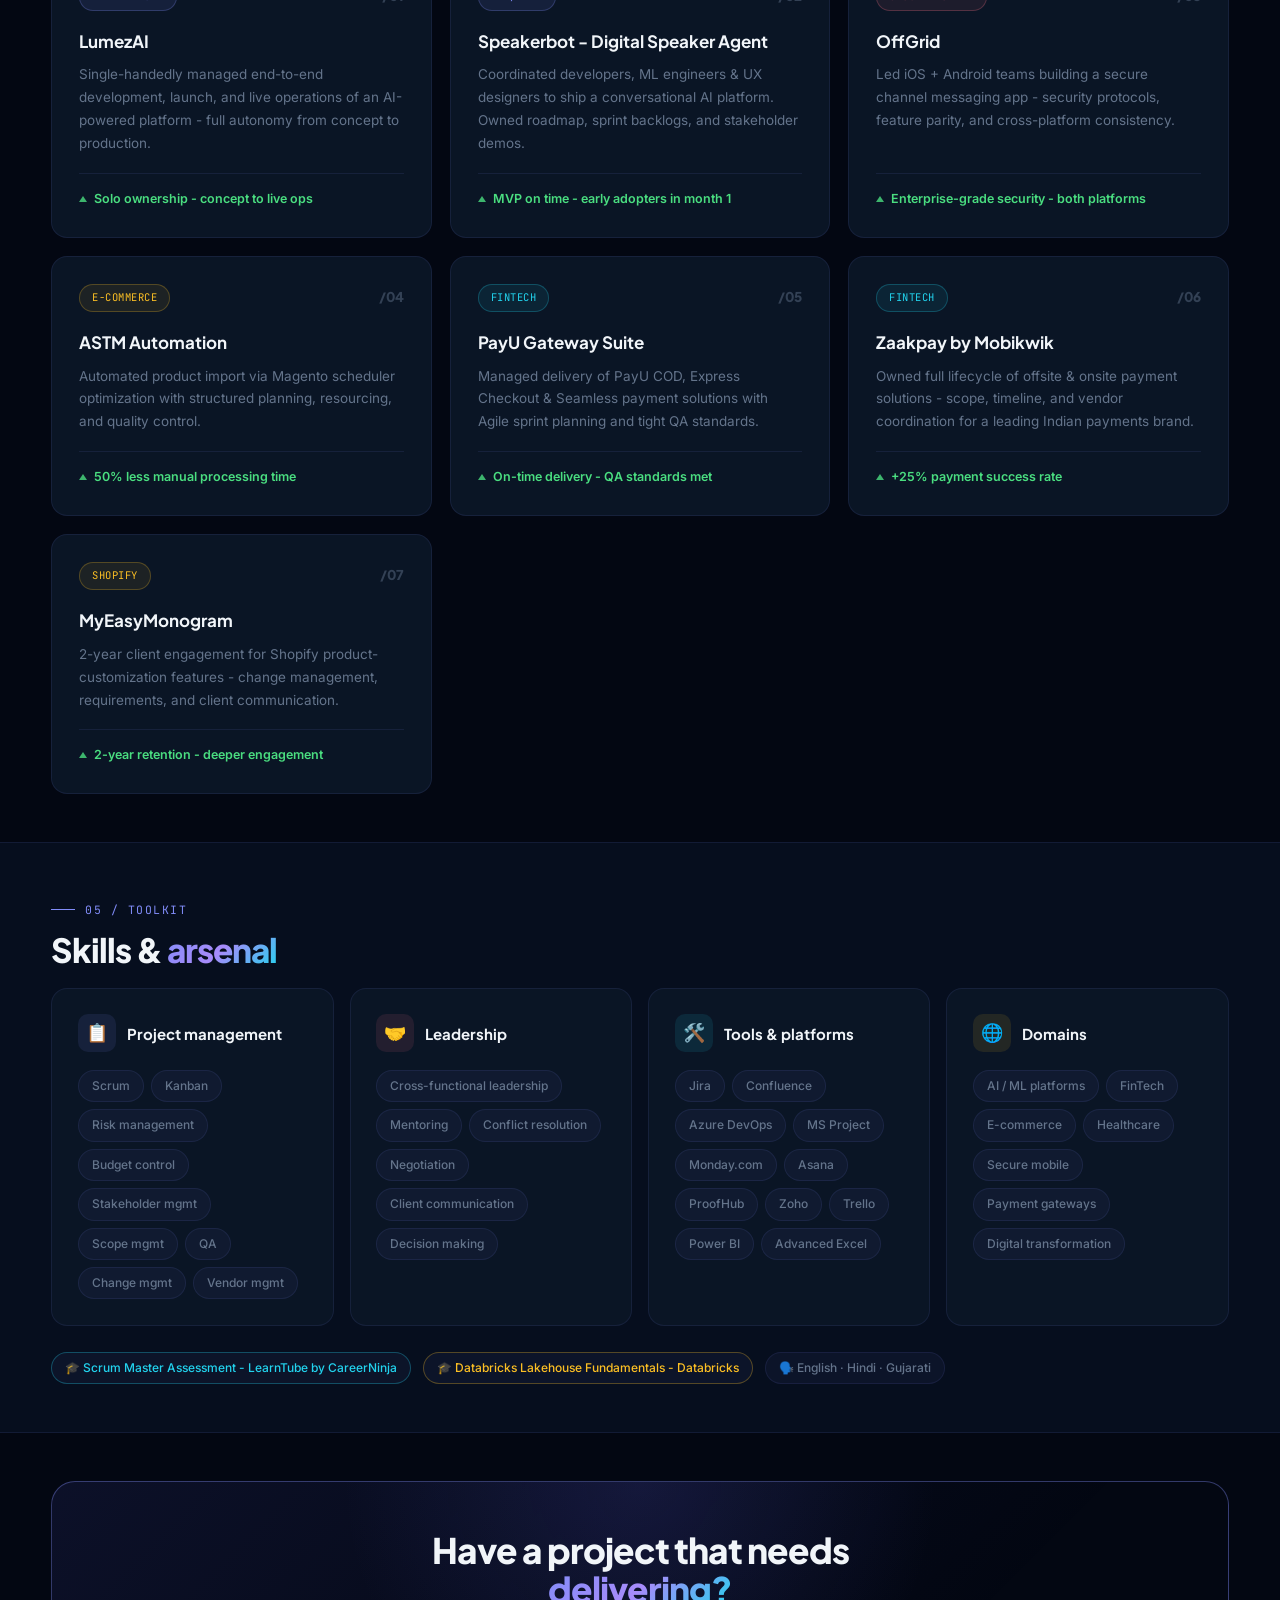
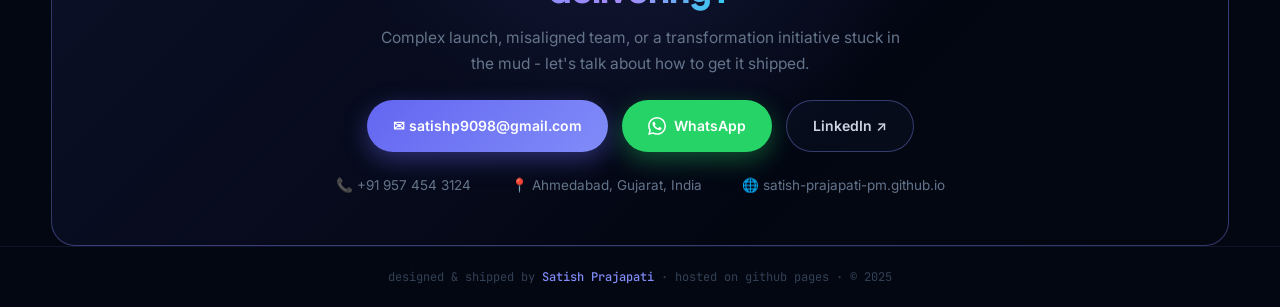
==== commit 311f9351: "Redesign portfolio - full-bleed hero, compact layout, new branding - Full-bleed headshot with CSS ma" ====
--- a/index.html
+++ b/index.html
@@ -3,239 +3,58 @@
 <head>
 <meta charset="UTF-8" />
 <meta name="viewport" content="width=device-width, initial-scale=1.0" />
-<title>Satish Prajapati — Project Manager · Connecting teams, delivering outcomes</title>
+<title>Satish Prajapati - Project Manager - Connecting teams, delivering outcomes</title>
 <meta name="description" content="Project Manager with 7+ years delivering AI platforms, FinTech, e-commerce and secure mobile products. Ahmedabad, India." />
-<link rel="icon" href="data:image/svg+xml,<svg xmlns='http://www.w3.org/2000/svg' viewBox='0 0 64 64'><rect width='64' height='64' rx='14' fill='%230f1226'/><text x='32' y='42' font-family='Arial' font-size='26' font-weight='bold' fill='%237c83ff' text-anchor='middle'>SP</text></svg>" />
+<link rel="icon" href="data:image/svg+xml,<svg xmlns='http://www.w3.org/2000/svg' viewBox='0 0 64 64'><defs><linearGradient id='g' x1='48' y1='10' x2='16' y2='54' gradientUnits='userSpaceOnUse'><stop stop-color='%2322d3ee'/><stop offset='0.5' stop-color='%23818cf8'/><stop offset='1' stop-color='%23a78bfa'/></linearGradient></defs><rect width='64' height='64' rx='16' fill='%23060d1e'/><rect x='1' y='1' width='62' height='62' rx='15' fill='none' stroke='rgba(129,140,248,0.3)' stroke-width='1.5'/><path d='M48 10 C48 5 16 5 16 22 C16 39 48 40 48 52 C48 60 16 60 16 54' stroke='url(%23g)' stroke-width='12' fill='none' stroke-linecap='round'/></svg>" />
 <link rel="preconnect" href="https://fonts.googleapis.com" />
 <link rel="preconnect" href="https://fonts.gstatic.com" crossorigin />
-<link href="https://fonts.googleapis.com/css2?family=Sora:wght@400;500;600;700;800&family=Inter:wght@300;400;500;600&family=JetBrains+Mono:wght@400;500&display=swap" rel="stylesheet" />
-<style>
-*,*::before,*::after{box-sizing:border-box;margin:0;padding:0}
-:root{
-  --bg:#0b0d1a;
-  --bg-soft:#11142a;
-  --bg-card:#151936;
-  --ink:#eef0ff;
-  --ink-muted:#9aa0c3;
-  --ink-faint:#5d6388;
-  --indigo:#7c83ff;
-  --indigo-deep:#4f56e8;
-  --coral:#ff7e5d;
-  --mint:#4fe3c1;
-  --gold:#ffc46b;
-  --line:rgba(124,131,255,.16);
-  --radius:16px;
-  --radius-sm:10px;
-}
-html{scroll-behavior:smooth}
-body{font-family:'Inter',sans-serif;background:var(--bg);color:var(--ink);line-height:1.7;font-size:16px;overflow-x:hidden}
-::selection{background:var(--indigo);color:#fff}
-
-/* ───── PRELOADER ───── */
-#loader{position:fixed;inset:0;background:var(--bg);z-index:999;display:flex;align-items:center;justify-content:center;transition:opacity .6s,visibility .6s}
-#loader.done{opacity:0;visibility:hidden}
-.loader-mono{font-family:'Sora',sans-serif;font-weight:800;font-size:42px;color:var(--indigo);letter-spacing:-2px;animation:loaderPulse 1.2s ease-in-out infinite}
-@keyframes loaderPulse{0%,100%{opacity:.3;transform:scale(.96)}50%{opacity:1;transform:scale(1)}}
-
-/* ───── NAV ───── */
-nav{position:fixed;top:0;left:0;right:0;z-index:100;padding:0 2rem;background:rgba(11,13,26,.78);backdrop-filter:blur(14px);border-bottom:1px solid var(--line)}
-.nav-inner{max-width:1120px;margin:0 auto;display:flex;align-items:center;justify-content:space-between;height:64px}
-.brand{display:flex;align-items:center;gap:10px;text-decoration:none}
-.brand-mark{width:36px;height:36px;border-radius:10px;background:linear-gradient(135deg,var(--indigo-deep),var(--indigo));display:flex;align-items:center;justify-content:center;font-family:'Sora',sans-serif;font-weight:800;font-size:15px;color:#fff;letter-spacing:-.5px}
-.brand-name{font-family:'Sora',sans-serif;font-weight:600;font-size:15px;color:var(--ink)}
-.brand-name span{color:var(--indigo)}
-.nav-links{display:flex;gap:1.8rem;list-style:none;align-items:center}
-.nav-links a{text-decoration:none;font-size:13.5px;font-weight:500;color:var(--ink-muted);transition:color .2s;position:relative}
-.nav-links a::after{content:'';position:absolute;left:0;bottom:-4px;width:0;height:2px;background:var(--indigo);transition:width .25s}
-.nav-links a:hover{color:var(--ink)}
-.nav-links a:hover::after{width:100%}
-.nav-cta{background:var(--indigo);color:#fff !important;padding:8px 18px;border-radius:99px;font-weight:600}
-.nav-cta::after{display:none}
-.nav-cta:hover{background:var(--indigo-deep)}
-
-/* ───── HERO ───── */
-.hero{min-height:100vh;display:grid;grid-template-columns:1.05fr .95fr;gap:3rem;align-items:center;max-width:1120px;margin:0 auto;padding:7rem 2rem 4rem;position:relative}
-.hero-bg{position:absolute;inset:0;pointer-events:none;overflow:hidden}
-.hero-bg .orb{position:absolute;border-radius:50%;filter:blur(90px);opacity:.25}
-.orb-1{width:420px;height:420px;background:var(--indigo-deep);top:-80px;right:-100px;animation:drift 14s ease-in-out infinite}
-.orb-2{width:320px;height:320px;background:var(--coral);bottom:-120px;left:-80px;opacity:.12;animation:drift 18s ease-in-out infinite reverse}
-@keyframes drift{0%,100%{transform:translate(0,0)}50%{transform:translate(40px,-30px)}}
-.hero-eyebrow{display:inline-flex;align-items:center;gap:8px;font-family:'JetBrains Mono',monospace;font-size:12.5px;color:var(--mint);background:rgba(79,227,193,.08);border:1px solid rgba(79,227,193,.25);padding:6px 14px;border-radius:99px;margin-bottom:1.4rem}
-.hero-eyebrow .dot{width:7px;height:7px;border-radius:50%;background:var(--mint);animation:pulse 2s infinite}
-@keyframes pulse{0%,100%{opacity:1;box-shadow:0 0 0 0 rgba(79,227,193,.5)}50%{opacity:.6;box-shadow:0 0 0 6px rgba(79,227,193,0)}}
-.hero h1{font-family:'Sora',sans-serif;font-weight:800;font-size:clamp(2.6rem,5.4vw,4rem);line-height:1.06;letter-spacing:-2px;margin-bottom:.4rem}
-.hero h1 .grad{background:linear-gradient(90deg,var(--indigo) 0%,var(--coral) 100%);-webkit-background-clip:text;background-clip:text;color:transparent}
-.hero-tagline{font-family:'Sora',sans-serif;font-size:clamp(1.05rem,2vw,1.3rem);font-weight:500;color:var(--ink-muted);margin-bottom:1.2rem}
-.hero-tagline b{color:var(--ink);font-weight:600}
-.typed-wrap{font-family:'JetBrains Mono',monospace;font-size:14px;color:var(--gold);min-height:24px;margin-bottom:1.6rem;display:block}
-.typed-cursor{display:inline-block;width:8px;background:var(--gold);animation:blink .8s step-end infinite;margin-left:2px}
-@keyframes blink{50%{opacity:0}}
-.hero-cta{display:flex;gap:14px;flex-wrap:wrap;margin-bottom:2.4rem}
-.btn{display:inline-flex;align-items:center;gap:8px;padding:13px 26px;border-radius:99px;font-size:14.5px;font-weight:600;text-decoration:none;transition:transform .2s,box-shadow .2s,background .2s}
-.btn-fill{background:linear-gradient(135deg,var(--indigo-deep),var(--indigo));color:#fff;box-shadow:0 8px 24px rgba(124,131,255,.3)}
-.btn-fill:hover{transform:translateY(-2px);box-shadow:0 12px 32px rgba(124,131,255,.45)}
-.btn-ghost{border:1px solid var(--line);color:var(--ink);background:rgba(124,131,255,.05)}
-.btn-ghost:hover{border-color:var(--indigo);transform:translateY(-2px)}
-.hero-quickstats{display:flex;gap:2.2rem;flex-wrap:wrap}
-.qstat{display:flex;flex-direction:column}
-.qstat-num{font-family:'Sora',sans-serif;font-weight:800;font-size:1.9rem;color:var(--ink);line-height:1.1}
-.qstat-num em{font-style:normal;color:var(--indigo)}
-.qstat-label{font-size:12.5px;color:var(--ink-faint);font-weight:500;letter-spacing:.3px}
-
-/* hero right: photo + network svg */
-.hero-visual{position:relative;display:flex;align-items:center;justify-content:center;min-height:480px}
-.network-svg{position:absolute;inset:0;width:100%;height:100%}
-.photo-ring{position:relative;width:230px;height:230px;border-radius:50%;z-index:2}
-.photo-ring::before{content:'';position:absolute;inset:-10px;border-radius:50%;border:2px dashed rgba(124,131,255,.45);animation:spin 24s linear infinite}
-@keyframes spin{to{transform:rotate(360deg)}}
-.photo-frame{width:100%;height:100%;border-radius:50%;overflow:hidden;border:4px solid var(--bg-card);box-shadow:0 0 0 2px var(--indigo),0 20px 60px rgba(0,0,0,.5);background:linear-gradient(135deg,#1c2150,#11142a);display:flex;align-items:center;justify-content:center}
-.photo-frame img{width:100%;height:100%;object-fit:cover;display:block}
-.photo-placeholder{text-align:center;padding:1rem}
-.photo-placeholder .ph-icon{font-size:44px;display:block;margin-bottom:6px}
-.photo-placeholder .ph-text{font-size:11.5px;color:var(--ink-faint);font-family:'JetBrains Mono',monospace;line-height:1.5}
-
-/* ───── SECTION SHELL ───── */
-section{padding:6rem 2rem;position:relative}
-.container{max-width:1120px;margin:0 auto}
-.sec-head{margin-bottom:3rem}
-.sec-eyebrow{font-family:'JetBrains Mono',monospace;font-size:12.5px;color:var(--indigo);letter-spacing:1px;display:flex;align-items:center;gap:10px;margin-bottom:.7rem}
-.sec-eyebrow::before{content:'';width:28px;height:1px;background:var(--indigo)}
-.sec-title{font-family:'Sora',sans-serif;font-size:clamp(1.7rem,3.4vw,2.5rem);font-weight:800;letter-spacing:-1px}
-.sec-title .grad{background:linear-gradient(90deg,var(--indigo),var(--coral));-webkit-background-clip:text;background-clip:text;color:transparent}
-
-/* reveal animation */
-.reveal{opacity:0;transform:translateY(34px);transition:opacity .7s ease,transform .7s ease}
-.reveal.in{opacity:1;transform:translateY(0)}
-.reveal.d1{transition-delay:.08s}.reveal.d2{transition-delay:.16s}.reveal.d3{transition-delay:.24s}.reveal.d4{transition-delay:.32s}
-
-/* ───── ABOUT / BRAND ───── */
-#about{background:var(--bg-soft);border-top:1px solid var(--line);border-bottom:1px solid var(--line)}
-.about-grid{display:grid;grid-template-columns:340px 1fr;gap:3.5rem;align-items:start}
-.about-photo{position:relative}
-.about-photo .frame2{border-radius:var(--radius);overflow:hidden;border:1px solid var(--line);background:linear-gradient(135deg,#1c2150,#11142a);aspect-ratio:4/5;display:flex;align-items:center;justify-content:center;position:relative;z-index:1}
-.about-photo .frame2 img{width:100%;height:100%;object-fit:cover}
-.about-photo::after{content:'';position:absolute;top:18px;left:18px;right:-18px;bottom:-18px;border:1px solid rgba(255,126,93,.4);border-radius:var(--radius);z-index:0}
-.about-copy p{color:var(--ink-muted);margin-bottom:1.1rem;font-size:15.5px}
-.about-copy p b{color:var(--ink);font-weight:600}
-.brand-pillars{display:grid;grid-template-columns:repeat(3,1fr);gap:14px;margin-top:1.8rem}
-.pillar{background:var(--bg-card);border:1px solid var(--line);border-radius:var(--radius-sm);padding:1rem 1.1rem;transition:transform .25s,border-color .25s}
-.pillar:hover{transform:translateY(-4px);border-color:var(--indigo)}
-.pillar-icon{font-size:22px;margin-bottom:8px;display:block}
-.pillar-name{font-family:'Sora',sans-serif;font-size:13.5px;font-weight:600;margin-bottom:2px}
-.pillar-desc{font-size:12px;color:var(--ink-faint);line-height:1.5}
-
-/* ───── MARQUEE ───── */
-.marquee-band{padding:1.4rem 0;border-top:1px solid var(--line);border-bottom:1px solid var(--line);overflow:hidden;background:var(--bg)}
-.marquee{display:flex;gap:3rem;width:max-content;animation:scroll 28s linear infinite}
-.marquee:hover{animation-play-state:paused}
-@keyframes scroll{to{transform:translateX(-50%)}}
-.mq-item{font-family:'JetBrains Mono',monospace;font-size:13.5px;color:var(--ink-faint);display:flex;align-items:center;gap:10px;white-space:nowrap}
-.mq-item::before{content:'◆';color:var(--indigo);font-size:9px}
-
-/* ───── IMPACT COUNTERS ───── */
-.metrics-grid{display:grid;grid-template-columns:repeat(auto-fit,minmax(230px,1fr));gap:18px}
-.metric{background:var(--bg-card);border:1px solid var(--line);border-radius:var(--radius);padding:1.8rem;position:relative;overflow:hidden;transition:transform .25s,border-color .25s}
-.metric:hover{transform:translateY(-5px);border-color:var(--indigo)}
-.metric::after{content:'';position:absolute;top:0;left:0;width:100%;height:3px;background:linear-gradient(90deg,var(--indigo),var(--coral));transform:scaleX(0);transform-origin:left;transition:transform .4s}
-.metric:hover::after{transform:scaleX(1)}
-.metric-num{font-family:'Sora',sans-serif;font-size:3rem;font-weight:800;line-height:1;color:var(--ink)}
-.metric-num .unit{color:var(--indigo);font-size:2rem}
-.metric-desc{font-size:13.5px;color:var(--ink-muted);margin-top:10px;line-height:1.6}
-
-/* ───── TIMELINE ───── */
-.timeline{position:relative;padding-left:42px}
-.timeline::before{content:'';position:absolute;left:14px;top:8px;bottom:8px;width:2px;background:var(--line)}
-.tl-progress{position:absolute;left:14px;top:8px;width:2px;background:linear-gradient(180deg,var(--indigo),var(--coral));height:0;transition:height .3s linear}
-.tl-item{position:relative;padding-bottom:3rem}
-.tl-item:last-child{padding-bottom:0}
-.tl-node{position:absolute;left:-36px;top:6px;width:18px;height:18px;border-radius:50%;background:var(--bg);border:3px solid var(--indigo);z-index:1;transition:background .3s,box-shadow .3s}
-.tl-item.in .tl-node{background:var(--indigo);box-shadow:0 0 0 6px rgba(124,131,255,.15)}
-.tl-card{background:var(--bg-card);border:1px solid var(--line);border-radius:var(--radius);padding:1.8rem 2rem;transition:border-color .25s}
-.tl-card:hover{border-color:var(--indigo)}
-.tl-head{display:flex;justify-content:space-between;align-items:flex-start;gap:1rem;flex-wrap:wrap;margin-bottom:.4rem}
-.tl-role{font-family:'Sora',sans-serif;font-size:18px;font-weight:700}
-.tl-company{font-size:14px;color:var(--coral);font-weight:500;margin-top:2px}
-.tl-date{font-family:'JetBrains Mono',monospace;font-size:12px;color:var(--ink-faint);background:rgba(124,131,255,.08);border:1px solid var(--line);padding:4px 12px;border-radius:99px;white-space:nowrap}
-.tl-bullets{list-style:none;margin-top:1rem;display:flex;flex-direction:column;gap:8px}
-.tl-bullets li{font-size:14px;color:var(--ink-muted);padding-left:1.3rem;position:relative}
-.tl-bullets li::before{content:'→';position:absolute;left:0;color:var(--indigo);font-size:13px}
-.tl-bullets li b{color:var(--ink);font-weight:600}
-
-/* ───── PROJECTS ───── */
-#projects{background:var(--bg-soft);border-top:1px solid var(--line);border-bottom:1px solid var(--line)}
-.proj-grid{display:grid;grid-template-columns:repeat(auto-fit,minmax(310px,1fr));gap:20px}
-.proj{background:var(--bg-card);border:1px solid var(--line);border-radius:var(--radius);padding:1.7rem;display:flex;flex-direction:column;position:relative;overflow:hidden;transition:transform .25s,border-color .25s,box-shadow .25s}
-.proj:hover{transform:translateY(-6px);border-color:var(--indigo);box-shadow:0 18px 44px rgba(0,0,0,.4)}
-.proj-top{display:flex;justify-content:space-between;align-items:center;margin-bottom:1rem}
-.proj-tag{font-family:'JetBrains Mono',monospace;font-size:11px;padding:4px 12px;border-radius:99px;letter-spacing:.5px}
-.tg-ai{background:rgba(124,131,255,.12);color:var(--indigo);border:1px solid rgba(124,131,255,.3)}
-.tg-fin{background:rgba(79,227,193,.1);color:var(--mint);border:1px solid rgba(79,227,193,.3)}
-.tg-ecom{background:rgba(255,196,107,.1);color:var(--gold);border:1px solid rgba(255,196,107,.3)}
-.tg-mob{background:rgba(255,126,93,.1);color:var(--coral);border:1px solid rgba(255,126,93,.3)}
-.proj-idx{font-family:'Sora',sans-serif;font-weight:800;font-size:14px;color:var(--ink-faint)}
-.proj-name{font-family:'Sora',sans-serif;font-size:17.5px;font-weight:700;margin-bottom:8px}
-.proj-desc{font-size:13.5px;color:var(--ink-muted);line-height:1.65;flex:1}
-.proj-outcome{margin-top:1.1rem;padding-top:1rem;border-top:1px solid var(--line);font-size:13px;font-weight:600;color:var(--mint);display:flex;align-items:center;gap:7px}
-.proj-outcome::before{content:'▲';font-size:9px}
-
-/* ───── SKILLS ───── */
-.skills-grid{display:grid;grid-template-columns:repeat(auto-fit,minmax(250px,1fr));gap:18px}
-.skill-card{background:var(--bg-card);border:1px solid var(--line);border-radius:var(--radius);padding:1.6rem;transition:border-color .25s}
-.skill-card:hover{border-color:var(--indigo)}
-.skill-card-head{display:flex;align-items:center;gap:10px;margin-bottom:1.1rem}
-.skill-icon{width:36px;height:36px;border-radius:10px;display:flex;align-items:center;justify-content:center;font-size:17px}
-.si-1{background:rgba(124,131,255,.12)}.si-2{background:rgba(255,126,93,.12)}.si-3{background:rgba(79,227,193,.12)}.si-4{background:rgba(255,196,107,.12)}
-.skill-card-title{font-family:'Sora',sans-serif;font-size:14.5px;font-weight:700}
-.skill-tags{display:flex;flex-wrap:wrap;gap:8px}
-.stag{font-size:12.5px;font-weight:500;padding:5px 13px;background:rgba(124,131,255,.06);border:1px solid var(--line);border-radius:99px;color:var(--ink-muted);transition:all .2s}
-.stag:hover{border-color:var(--indigo);color:var(--ink);background:rgba(124,131,255,.14)}
-
-/* ───── CONTACT ───── */
-#contact{padding-bottom:3rem}
-.contact-card{background:linear-gradient(135deg,#1a1f4a 0%,#11142a 60%);border:1px solid var(--line);border-radius:24px;padding:4rem 3rem;text-align:center;position:relative;overflow:hidden}
-.contact-card::before{content:'';position:absolute;width:500px;height:500px;border-radius:50%;background:var(--indigo-deep);filter:blur(140px);opacity:.25;top:-250px;left:50%;transform:translateX(-50%)}
-.contact-card>*{position:relative}
-.contact-title{font-family:'Sora',sans-serif;font-size:clamp(1.8rem,4vw,2.6rem);font-weight:800;letter-spacing:-1px;margin-bottom:.8rem}
-.contact-sub{color:var(--ink-muted);max-width:540px;margin:0 auto 2.2rem;font-size:15.5px}
-.contact-row{display:flex;gap:14px;justify-content:center;flex-wrap:wrap;margin-bottom:2.4rem}
-.contact-meta{display:flex;gap:2.4rem;justify-content:center;flex-wrap:wrap;font-size:13.5px;color:var(--ink-faint)}
-.contact-meta a{color:var(--ink-muted);text-decoration:none;display:flex;align-items:center;gap:7px;transition:color .2s}
-.contact-meta a:hover{color:var(--indigo)}
-footer{text-align:center;padding:2rem;font-size:12.5px;color:var(--ink-faint);font-family:'JetBrains Mono',monospace}
-footer b{color:var(--indigo);font-weight:500}
-
-/* ───── back to top ───── */
-#toTop{position:fixed;bottom:26px;right:26px;width:46px;height:46px;border-radius:50%;background:var(--indigo);color:#fff;border:none;font-size:18px;cursor:pointer;opacity:0;visibility:hidden;transition:all .3s;z-index:90;box-shadow:0 8px 24px rgba(124,131,255,.4)}
-#toTop.show{opacity:1;visibility:visible}
-#toTop:hover{transform:translateY(-3px)}
-
-/* ───── RESPONSIVE ───── */
-@media(max-width:900px){
-  .hero{grid-template-columns:1fr;padding-top:6rem;min-height:auto;gap:2rem}
-  .hero-visual{min-height:380px;order:-1}
-  .about-grid{grid-template-columns:1fr}
-  .about-photo{max-width:300px;margin:0 auto}
-  .brand-pillars{grid-template-columns:1fr 1fr}
-  .nav-links{display:none}
-  section{padding:4rem 1.25rem}
-}
-@media(prefers-reduced-motion:reduce){
-  *,*::before,*::after{animation:none!important;transition:none!important}
-  .reveal{opacity:1;transform:none}
-}
-</style>
+<link href="https://fonts.googleapis.com/css2?family=Plus+Jakarta+Sans:wght@400;500;600;700;800&family=Inter:wght@300;400;500;600&family=JetBrains+Mono:wght@400;500&display=swap" rel="stylesheet" />
+<link rel="stylesheet" href="css/style.css" />
 </head>
 <body>
 
+<!-- CURSOR -->
+<div class="cursor"></div>
+<div class="cursor-ring"></div>
+
 <!-- PRELOADER -->
-<div id="loader"><div class="loader-mono">SP<span style="color:var(--coral)">.</span></div></div>
+<div id="loader">
+  <div class="loader-mark">SP<span class="loader-dot">.</span></div>
+</div>
 
 <!-- NAV -->
 <nav>
   <div class="nav-inner">
     <a href="#" class="brand">
-      <span class="brand-mark">SP</span>
-      <span class="brand-name">satish<span>.pm</span></span>
+      <svg class="brand-mark" width="38" height="44" viewBox="0 0 38 44" fill="none" xmlns="http://www.w3.org/2000/svg" aria-hidden="true">
+        <defs>
+          <!-- Gradient flows along the S path: cyan top-right → indigo mid → violet bottom-left -->
+          <linearGradient id="bm-flow" x1="29" y1="8" x2="9" y2="36" gradientUnits="userSpaceOnUse">
+            <stop stop-color="#22d3ee"/>
+            <stop offset="0.48" stop-color="#818cf8"/>
+            <stop offset="1" stop-color="#a78bfa"/>
+          </linearGradient>
+          <!-- Mask: exact S stroke -->
+          <mask id="bm-sm">
+            <path d="M29 8 C29 4 9 4 9 14 C9 24 29 26 29 34 C29 42 9 42 9 36"
+                  stroke="white" stroke-width="7.5" fill="none" stroke-linecap="round"/>
+          </mask>
+          <!-- Mask: wider S stroke for soft glow -->
+          <mask id="bm-gm">
+            <path d="M29 8 C29 4 9 4 9 14 C9 24 29 26 29 34 C29 42 9 42 9 36"
+                  stroke="white" stroke-width="15" fill="none" stroke-linecap="round"/>
+          </mask>
+        </defs>
+        <!-- Dark badge -->
+        <rect width="38" height="44" rx="11" fill="#060d1e"/>
+        <!-- Subtle border -->
+        <rect x="0.75" y="0.75" width="36.5" height="42.5" rx="10.5" fill="none" stroke="rgba(129,140,248,.22)" stroke-width="1.5"/>
+        <!-- Soft glow behind S -->
+        <rect width="38" height="44" rx="11" fill="rgba(99,102,241,.2)" mask="url(#bm-gm)"/>
+        <!-- S flow mark: gradient fills through the mask -->
+        <rect width="38" height="44" rx="11" fill="url(#bm-flow)" mask="url(#bm-sm)"/>
+      </svg>
+      <span class="brand-name">Satish <span>Prajapati</span></span>
     </a>
     <ul class="nav-links">
       <li><a href="#about">About</a></li>
@@ -250,14 +69,17 @@
 
 <!-- HERO -->
 <header class="hero">
-  <div class="hero-bg"><div class="orb orb-1"></div><div class="orb orb-2"></div></div>
+  <div class="hero-bg"></div>
   <div>
-    <div class="hero-eyebrow"><span class="dot"></span>OPEN_TO_WORK = true</div>
+    <!-- <div class="hero-eyebrow"><span class="dot"></span>OPEN_TO_WORK = true</div> -->
     <h1>I connect teams.<br><span class="grad">I deliver outcomes.</span></h1>
-    <p class="hero-tagline">I'm <b>Satish Prajapati</b> — Project Manager & Agile practitioner turning complex digital products into shipped, measurable results.</p>
-    <span class="typed-wrap">$ <span id="typed"></span><span class="typed-cursor">&nbsp;</span></span>
+    <p class="hero-tagline">I'm <b>Satish Prajapati</b> - Project Manager &amp; Agile practitioner turning complex digital products into shipped, measurable results.</p>
+    <span class="typed-wrap">
+      <span class="typed-prompt">$</span>
+      <span id="typed"></span><span class="typed-cursor"></span>
+    </span>
     <div class="hero-cta">
-      <a href="#contact" class="btn btn-fill">Let's work together →</a>
+      <a href="#contact" class="btn btn-fill">Let's work together &rarr;</a>
       <a href="#projects" class="btn btn-ghost">View projects</a>
     </div>
     <div class="hero-quickstats">
@@ -269,59 +91,8 @@
   </div>
 
   <div class="hero-visual">
-    <!-- animated SVG network: SP at center connecting disciplines -->
-    <svg class="network-svg" viewBox="0 0 520 520" fill="none" aria-hidden="true">
-      <defs>
-        <linearGradient id="lg" x1="0" y1="0" x2="1" y2="1">
-          <stop offset="0%" stop-color="#7c83ff"/><stop offset="100%" stop-color="#ff7e5d"/>
-        </linearGradient>
-      </defs>
-      <g stroke="url(#lg)" stroke-width="1.4" opacity=".55">
-        <line class="net-line" x1="260" y1="260" x2="260" y2="62"/>
-        <line class="net-line" x1="260" y1="260" x2="448" y2="160"/>
-        <line class="net-line" x1="260" y1="260" x2="448" y2="372"/>
-        <line class="net-line" x1="260" y1="260" x2="260" y2="462"/>
-        <line class="net-line" x1="260" y1="260" x2="72"  y2="372"/>
-        <line class="net-line" x1="260" y1="260" x2="72"  y2="160"/>
-      </g>
-      <g class="orbit-pulse">
-        <circle cx="260" cy="62"  r="5" fill="#7c83ff"/>
-        <circle cx="448" cy="160" r="5" fill="#ff7e5d"/>
-        <circle cx="448" cy="372" r="5" fill="#4fe3c1"/>
-        <circle cx="260" cy="462" r="5" fill="#ffc46b"/>
-        <circle cx="72"  cy="372" r="5" fill="#7c83ff"/>
-        <circle cx="72"  cy="160" r="5" fill="#ff7e5d"/>
-      </g>
-      <g font-family="JetBrains Mono,monospace" font-size="12.5" fill="#9aa0c3" text-anchor="middle">
-        <g><rect x="212" y="18"  width="96" height="28" rx="14" fill="#151936" stroke="rgba(124,131,255,.35)"/><text x="260" y="36">Developers</text></g>
-        <g><rect x="404" y="116" width="88" height="28" rx="14" fill="#151936" stroke="rgba(255,126,93,.35)"/><text x="448" y="134">Designers</text></g>
-        <g><rect x="396" y="386" width="104" height="28" rx="14" fill="#151936" stroke="rgba(79,227,193,.35)"/><text x="448" y="404">ML&#160;Engineers</text></g>
-        <g><rect x="222" y="476" width="76" height="28" rx="14" fill="#151936" stroke="rgba(255,196,107,.35)"/><text x="260" y="494">QA</text></g>
-        <g><rect x="14"  y="386" width="116" height="28" rx="14" fill="#151936" stroke="rgba(124,131,255,.35)"/><text x="72" y="404">Stakeholders</text></g>
-        <g><rect x="28"  y="116" width="88" height="28" rx="14" fill="#151936" stroke="rgba(255,126,93,.35)"/><text x="72" y="134">Clients</text></g>
-      </g>
-      <style>
-        .net-line{stroke-dasharray:8 6;animation:dashmove 1.6s linear infinite}
-        @keyframes dashmove{to{stroke-dashoffset:-28}}
-        .orbit-pulse circle{animation:nodePulse 2.4s ease-in-out infinite}
-        .orbit-pulse circle:nth-child(2){animation-delay:.4s}
-        .orbit-pulse circle:nth-child(3){animation-delay:.8s}
-        .orbit-pulse circle:nth-child(4){animation-delay:1.2s}
-        .orbit-pulse circle:nth-child(5){animation-delay:1.6s}
-        .orbit-pulse circle:nth-child(6){animation-delay:2s}
-        @keyframes nodePulse{0%,100%{r:5;opacity:1}50%{r:8;opacity:.6}}
-      </style>
-    </svg>
-    <!-- profile photo -->
-    <div class="photo-ring">
-      <div class="photo-frame">
-        <!-- 📸 REPLACE: put your photo in repo as photo.jpg, then this img shows automatically -->
-        <img src="photo.jpg" alt="Satish Prajapati" onerror="this.style.display='none';this.nextElementSibling.style.display='block'">
-        <div class="photo-placeholder" style="display:none">
-          <span class="ph-icon">👤</span>
-          <span class="ph-text">upload photo.jpg<br>to your repo</span>
-        </div>
-      </div>
+    <div class="hero-photo">
+      <img src="images/satish-profile.png" alt="Satish Prajapati">
     </div>
   </div>
 </header>
@@ -344,18 +115,14 @@
     <div class="about-grid">
       <div class="about-photo reveal d1">
         <div class="frame2">
-          <!-- 📸 REPLACE: put a second photo in repo as photo-2.jpg (casual/work shot) -->
-          <img src="photo-2.jpg" alt="Satish at work" onerror="this.style.display='none';this.nextElementSibling.style.display='block'">
-          <div class="photo-placeholder" style="display:none">
-            <span class="ph-icon">📷</span>
-            <span class="ph-text">upload photo-2.jpg<br>to your repo</span>
-          </div>
+          <!-- replace images/photo-2.svg with your actual work photo -->
+          <img src="images/photo-2.svg" alt="Satish at work">
         </div>
       </div>
       <div class="about-copy reveal d2">
-        <p>Over the past <b>7+ years</b> I've managed digital products across <b>E-commerce, FinTech, Healthcare, AI platforms, and secure mobile applications</b> — taking them from a rough idea on a whiteboard to live, revenue-generating systems.</p>
-        <p>My approach is simple: <b>clarity over chaos</b>. Whether it's a 42-person cross-functional team or a solo AI platform launch, I bring structure through Agile frameworks, honest stakeholder communication across time zones, and a relentless focus on measurable outcomes — not just shipped features.</p>
-        <p>Based in <b>Ahmedabad, India</b> 🇮🇳 — working with clients worldwide.</p>
+        <p>Over the past <b>7+ years</b> I've managed digital products across <b>E-commerce, FinTech, Healthcare, AI platforms, and secure mobile applications</b> - taking them from a rough idea on a whiteboard to live, revenue-generating systems.</p>
+        <p>My approach is simple: <b>clarity over chaos</b>. Whether it's a 42-person cross-functional team or a solo AI platform launch, I bring structure through Agile frameworks, honest stakeholder communication across time zones, and a relentless focus on measurable outcomes - not just shipped features.</p>
+        <p>Based in <b>Ahmedabad, India</b> &#127470;&#127475; - working with clients worldwide.</p>
         <div class="brand-pillars">
           <div class="pillar"><span class="pillar-icon">🧭</span><div class="pillar-name">Clarity</div><div class="pillar-desc">Roadmaps everyone actually understands</div></div>
           <div class="pillar"><span class="pillar-icon">⚡</span><div class="pillar-name">Velocity</div><div class="pillar-desc">Predictable sprints, faster decisions</div></div>
@@ -374,7 +141,7 @@
       <h2 class="sec-title">Impact, <span class="grad">measured</span></h2>
     </div>
     <div class="metrics-grid">
-      <div class="metric reveal"><div class="metric-num"><span data-count="40">0</span><span class="unit">%</span></div><div class="metric-desc">Reduction in project risks through proactive risk-management strategies</div></div>
+      <div class="metric reveal">   <div class="metric-num"><span data-count="40">0</span><span class="unit">%</span></div><div class="metric-desc">Reduction in project risks through proactive risk-management strategies</div></div>
       <div class="metric reveal d1"><div class="metric-num"><span data-count="30">0</span><span class="unit">%</span></div><div class="metric-desc">Team productivity improvement via Agile coaching and mentoring</div></div>
       <div class="metric reveal d2"><div class="metric-num"><span data-count="15">0</span><span class="unit">%</span></div><div class="metric-desc">Consistent cost savings delivered across the entire portfolio</div></div>
       <div class="metric reveal d3"><div class="metric-num"><span data-count="90">0</span><span class="unit">%</span></div><div class="metric-desc">On-time delivery rate maintained across 20+ concurrent projects</div></div>
@@ -397,14 +164,14 @@
         <div class="tl-node"></div>
         <div class="tl-card">
           <div class="tl-head">
-            <div><div class="tl-role">Project Manager</div><div class="tl-company">Lucent Innovation · Ahmedabad</div></div>
-            <span class="tl-date">DEC 2023 → PRESENT</span>
+            <div><div class="tl-role">Project Manager</div><div class="tl-company">Lucent Innovation &middot; Ahmedabad</div></div>
+            <span class="tl-date">DEC 2023 - PRESENT</span>
           </div>
           <ul class="tl-bullets">
-            <li>Managing <b>20+ projects</b> via Scrum & Kanban across Jira, Monday, Zoho, Asana & ProofHub</li>
-            <li>Leading cross-functional teams of up to <b>42 members</b> — productivity up <b>30%</b></li>
+            <li>Managing <b>20+ projects</b> via Scrum &amp; Kanban across Jira, Monday, Zoho, Asana &amp; ProofHub</li>
+            <li>Leading cross-functional teams of up to <b>42 members</b> - productivity up <b>30%</b></li>
             <li>Cut project risks by <b>40%</b> with comprehensive risk-management strategies</li>
-            <li>Spearheaded the <b>Digital Speaker Agent (Speakerbot)</b> AI platform — MVP shipped on schedule</li>
+            <li>Spearheaded the <b>Digital Speaker Agent (Speakerbot)</b> AI platform - MVP shipped on schedule</li>
             <li>Aligned stakeholders across multiple time zones for faster decision-making</li>
           </ul>
         </div>
@@ -413,14 +180,14 @@
         <div class="tl-node"></div>
         <div class="tl-card">
           <div class="tl-head">
-            <div><div class="tl-role">Project Manager</div><div class="tl-company">Aimsinfosoft · Ahmedabad</div></div>
-            <span class="tl-date">JAN 2019 → NOV 2023</span>
+            <div><div class="tl-role">Project Manager</div><div class="tl-company">Aimsinfosoft &middot; Ahmedabad</div></div>
+            <span class="tl-date">JAN 2019 - NOV 2023</span>
           </div>
           <ul class="tl-bullets">
             <li>Managed a portfolio of <b>30+ international projects</b> at <b>95% client satisfaction</b></li>
             <li>Delivered consistently under budget with <b>15% cost reduction</b></li>
-            <li>Standardized documentation & reporting cadences for leadership visibility</li>
-            <li>Introduced Agile ceremonies & retrospectives — shorter cycles, better sprint predictability</li>
+            <li>Standardized documentation &amp; reporting cadences for leadership visibility</li>
+            <li>Introduced Agile ceremonies &amp; retrospectives - shorter cycles, better sprint predictability</li>
           </ul>
         </div>
       </div>
@@ -428,8 +195,8 @@
         <div class="tl-node"></div>
         <div class="tl-card">
           <div class="tl-head">
-            <div><div class="tl-role">Diploma, Computer Engineering</div><div class="tl-company">Ganpat University · B. S. Patel Polytechnic</div></div>
-            <span class="tl-date">2012 → 2017</span>
+            <div><div class="tl-role">Diploma, Computer Engineering</div><div class="tl-company">Ganpat University &middot; B. S. Patel Polytechnic</div></div>
+            <span class="tl-date">2012 - 2017</span>
           </div>
           <ul class="tl-bullets">
             <li>Technical foundation that lets me speak fluently with engineering teams</li>
@@ -448,13 +215,13 @@
       <h2 class="sec-title">Projects that <span class="grad">shipped</span></h2>
     </div>
     <div class="proj-grid">
-      <div class="proj reveal"><div class="proj-top"><span class="proj-tag tg-ai">AI PLATFORM</span><span class="proj-idx">/01</span></div><div class="proj-name">LumezAI</div><div class="proj-desc">Single-handedly managed end-to-end development, launch, and live operations of an AI-powered platform — full autonomy from concept to production.</div><div class="proj-outcome">Solo ownership · concept → live ops</div></div>
-      <div class="proj reveal d1"><div class="proj-top"><span class="proj-tag tg-ai">AI / NLP</span><span class="proj-idx">/02</span></div><div class="proj-name">Speakerbot — Digital Speaker Agent</div><div class="proj-desc">Coordinated developers, ML engineers & UX designers to ship a conversational AI platform. Owned roadmap, sprint backlogs, and stakeholder demos.</div><div class="proj-outcome">MVP on time · early adopters in month 1</div></div>
-      <div class="proj reveal d2"><div class="proj-top"><span class="proj-tag tg-mob">SECURE MOBILE</span><span class="proj-idx">/03</span></div><div class="proj-name">OffGrid</div><div class="proj-desc">Led iOS + Android teams building a secure channel messaging app — security protocols, feature parity, and cross-platform consistency.</div><div class="proj-outcome">Enterprise-grade security · both platforms</div></div>
-      <div class="proj reveal"><div class="proj-top"><span class="proj-tag tg-ecom">E-COMMERCE</span><span class="proj-idx">/04</span></div><div class="proj-name">ASTM Automation</div><div class="proj-desc">Automated product import via Magento scheduler optimization with structured planning, resourcing, and quality control.</div><div class="proj-outcome">50% less manual processing time</div></div>
-      <div class="proj reveal d1"><div class="proj-top"><span class="proj-tag tg-fin">FINTECH</span><span class="proj-idx">/05</span></div><div class="proj-name">PayU Gateway Suite</div><div class="proj-desc">Managed delivery of PayU COD, Express Checkout & Seamless payment solutions with Agile sprint planning and tight QA standards.</div><div class="proj-outcome">On-time delivery · QA standards met</div></div>
-      <div class="proj reveal d2"><div class="proj-top"><span class="proj-tag tg-fin">FINTECH</span><span class="proj-idx">/06</span></div><div class="proj-name">Zaakpay by Mobikwik</div><div class="proj-desc">Owned full lifecycle of offsite & onsite payment solutions — scope, timeline, and vendor coordination for a leading Indian payments brand.</div><div class="proj-outcome">+25% payment success rate</div></div>
-      <div class="proj reveal d3"><div class="proj-top"><span class="proj-tag tg-ecom">SHOPIFY</span><span class="proj-idx">/07</span></div><div class="proj-name">MyEasyMonogram</div><div class="proj-desc">2-year client engagement for Shopify product-customization features — change management, requirements, and client communication.</div><div class="proj-outcome">2-year retention · deeper engagement</div></div>
+      <div class="proj reveal">   <div class="proj-top"><span class="proj-tag tg-ai">AI PLATFORM</span><span class="proj-idx">/01</span></div><div class="proj-name">LumezAI</div><div class="proj-desc">Single-handedly managed end-to-end development, launch, and live operations of an AI-powered platform - full autonomy from concept to production.</div><div class="proj-outcome">Solo ownership - concept to live ops</div></div>
+      <div class="proj reveal d1"><div class="proj-top"><span class="proj-tag tg-ai">AI / NLP</span><span class="proj-idx">/02</span></div><div class="proj-name">Speakerbot - Digital Speaker Agent</div><div class="proj-desc">Coordinated developers, ML engineers &amp; UX designers to ship a conversational AI platform. Owned roadmap, sprint backlogs, and stakeholder demos.</div><div class="proj-outcome">MVP on time - early adopters in month 1</div></div>
+      <div class="proj reveal d2"><div class="proj-top"><span class="proj-tag tg-mob">SECURE MOBILE</span><span class="proj-idx">/03</span></div><div class="proj-name">OffGrid</div><div class="proj-desc">Led iOS + Android teams building a secure channel messaging app - security protocols, feature parity, and cross-platform consistency.</div><div class="proj-outcome">Enterprise-grade security - both platforms</div></div>
+      <div class="proj reveal">   <div class="proj-top"><span class="proj-tag tg-ecom">E-COMMERCE</span><span class="proj-idx">/04</span></div><div class="proj-name">ASTM Automation</div><div class="proj-desc">Automated product import via Magento scheduler optimization with structured planning, resourcing, and quality control.</div><div class="proj-outcome">50% less manual processing time</div></div>
+      <div class="proj reveal d1"><div class="proj-top"><span class="proj-tag tg-fin">FINTECH</span><span class="proj-idx">/05</span></div><div class="proj-name">PayU Gateway Suite</div><div class="proj-desc">Managed delivery of PayU COD, Express Checkout &amp; Seamless payment solutions with Agile sprint planning and tight QA standards.</div><div class="proj-outcome">On-time delivery - QA standards met</div></div>
+      <div class="proj reveal d2"><div class="proj-top"><span class="proj-tag tg-fin">FINTECH</span><span class="proj-idx">/06</span></div><div class="proj-name">Zaakpay by Mobikwik</div><div class="proj-desc">Owned full lifecycle of offsite &amp; onsite payment solutions - scope, timeline, and vendor coordination for a leading Indian payments brand.</div><div class="proj-outcome">+25% payment success rate</div></div>
+      <div class="proj reveal d3"><div class="proj-top"><span class="proj-tag tg-ecom">SHOPIFY</span><span class="proj-idx">/07</span></div><div class="proj-name">MyEasyMonogram</div><div class="proj-desc">2-year client engagement for Shopify product-customization features - change management, requirements, and client communication.</div><div class="proj-outcome">2-year retention - deeper engagement</div></div>
     </div>
   </div>
 </section>
@@ -464,18 +231,18 @@
   <div class="container">
     <div class="sec-head reveal">
       <div class="sec-eyebrow">05 / TOOLKIT</div>
-      <h2 class="sec-title">Skills & <span class="grad">arsenal</span></h2>
+      <h2 class="sec-title">Skills &amp; <span class="grad">arsenal</span></h2>
     </div>
     <div class="skills-grid">
-      <div class="skill-card reveal"><div class="skill-card-head"><span class="skill-icon si-1">📋</span><span class="skill-card-title">Project management</span></div><div class="skill-tags"><span class="stag">Scrum</span><span class="stag">Kanban</span><span class="stag">Risk management</span><span class="stag">Budget control</span><span class="stag">Stakeholder mgmt</span><span class="stag">Scope mgmt</span><span class="stag">QA</span><span class="stag">Change mgmt</span><span class="stag">Vendor mgmt</span></div></div>
+      <div class="skill-card reveal">   <div class="skill-card-head"><span class="skill-icon si-1">📋</span><span class="skill-card-title">Project management</span></div><div class="skill-tags"><span class="stag">Scrum</span><span class="stag">Kanban</span><span class="stag">Risk management</span><span class="stag">Budget control</span><span class="stag">Stakeholder mgmt</span><span class="stag">Scope mgmt</span><span class="stag">QA</span><span class="stag">Change mgmt</span><span class="stag">Vendor mgmt</span></div></div>
       <div class="skill-card reveal d1"><div class="skill-card-head"><span class="skill-icon si-2">🤝</span><span class="skill-card-title">Leadership</span></div><div class="skill-tags"><span class="stag">Cross-functional leadership</span><span class="stag">Mentoring</span><span class="stag">Conflict resolution</span><span class="stag">Negotiation</span><span class="stag">Client communication</span><span class="stag">Decision making</span></div></div>
-      <div class="skill-card reveal d2"><div class="skill-card-head"><span class="skill-icon si-3">🛠️</span><span class="skill-card-title">Tools & platforms</span></div><div class="skill-tags"><span class="stag">Jira</span><span class="stag">Confluence</span><span class="stag">Azure DevOps</span><span class="stag">MS Project</span><span class="stag">Monday.com</span><span class="stag">Asana</span><span class="stag">ProofHub</span><span class="stag">Zoho</span><span class="stag">Trello</span><span class="stag">Power BI</span><span class="stag">Advanced Excel</span></div></div>
+      <div class="skill-card reveal d2"><div class="skill-card-head"><span class="skill-icon si-3">🛠️</span><span class="skill-card-title">Tools &amp; platforms</span></div><div class="skill-tags"><span class="stag">Jira</span><span class="stag">Confluence</span><span class="stag">Azure DevOps</span><span class="stag">MS Project</span><span class="stag">Monday.com</span><span class="stag">Asana</span><span class="stag">ProofHub</span><span class="stag">Zoho</span><span class="stag">Trello</span><span class="stag">Power BI</span><span class="stag">Advanced Excel</span></div></div>
       <div class="skill-card reveal d3"><div class="skill-card-head"><span class="skill-icon si-4">🌐</span><span class="skill-card-title">Domains</span></div><div class="skill-tags"><span class="stag">AI / ML platforms</span><span class="stag">FinTech</span><span class="stag">E-commerce</span><span class="stag">Healthcare</span><span class="stag">Secure mobile</span><span class="stag">Payment gateways</span><span class="stag">Digital transformation</span></div></div>
     </div>
-    <div style="margin-top:1.6rem;display:flex;gap:14px;flex-wrap:wrap" class="reveal">
-      <div class="stag" style="border-color:rgba(79,227,193,.4);color:var(--mint)">🎓 Scrum Master Assessment — LearnTube by CareerNinja</div>
-      <div class="stag" style="border-color:rgba(255,196,107,.4);color:var(--gold)">🎓 Databricks Lakehouse Fundamentals — Databricks</div>
-      <div class="stag">🗣️ English · Hindi · Gujarati</div>
+    <div style="margin-top:1.6rem;display:flex;gap:12px;flex-wrap:wrap" class="reveal">
+      <span class="stag" style="border-color:rgba(34,211,238,.3);color:#22d3ee">🎓 Scrum Master Assessment - LearnTube by CareerNinja</span>
+      <span class="stag" style="border-color:rgba(251,191,36,.3);color:#fbbf24">🎓 Databricks Lakehouse Fundamentals - Databricks</span>
+      <span class="stag">🗣️ English &middot; Hindi &middot; Gujarati</span>
     </div>
   </div>
 </section>
@@ -484,11 +251,15 @@
 <section id="contact">
   <div class="container">
     <div class="contact-card reveal">
-      <h2 class="contact-title">Have a project that needs<br><span class="grad" style="background:linear-gradient(90deg,var(--indigo),var(--coral));-webkit-background-clip:text;background-clip:text;color:transparent">delivering?</span></h2>
-      <p class="contact-sub">Complex launch, misaligned team, or a transformation initiative stuck in the mud — let's talk about how to get it shipped.</p>
+      <h2 class="contact-title">Have a project that needs<br><span class="grad">delivering?</span></h2>
+      <p class="contact-sub">Complex launch, misaligned team, or a transformation initiative stuck in the mud - let's talk about how to get it shipped.</p>
       <div class="contact-row">
-        <a href="mailto:satishp9098@gmail.com" class="btn btn-fill">✉ satishp9098@gmail.com</a>
-        <a href="https://www.linkedin.com/in/satish-prajapati-pm/" target="_blank" rel="noopener" class="btn btn-ghost">LinkedIn ↗</a>
+        <a href="mailto:satishp9098@gmail.com" class="btn btn-fill">&#9993; satishp9098@gmail.com</a>
+        <a href="https://wa.me/919574543124?text=Hi%20Satish%2C%20I%20have%20a%20project%20I%27d%20like%20to%20discuss." class="btn btn-whatsapp" target="_blank" rel="noopener">
+          <svg width="18" height="18" viewBox="0 0 24 24" fill="currentColor" aria-hidden="true" style="flex-shrink:0"><path d="M17.472 14.382c-.297-.149-1.758-.867-2.03-.967-.273-.099-.471-.148-.67.15-.197.297-.767.966-.94 1.164-.173.199-.347.223-.644.075-.297-.15-1.255-.463-2.39-1.475-.883-.788-1.48-1.761-1.653-2.059-.173-.297-.018-.458.13-.606.134-.133.298-.347.446-.52.149-.174.198-.298.298-.497.099-.198.05-.371-.025-.52-.075-.149-.669-1.612-.916-2.207-.242-.579-.487-.5-.669-.51-.173-.008-.371-.01-.57-.01-.198 0-.52.074-.792.372-.272.297-1.04 1.016-1.04 2.479 0 1.462 1.065 2.875 1.213 3.074.149.198 2.096 3.2 5.077 4.487.709.306 1.262.489 1.694.625.712.227 1.36.195 1.871.118.571-.085 1.758-.719 2.006-1.413.248-.694.248-1.289.173-1.413-.074-.124-.272-.198-.57-.347m-5.421 7.403h-.004a9.87 9.87 0 01-5.031-1.378l-.361-.214-3.741.982.998-3.648-.235-.374a9.86 9.86 0 01-1.51-5.26c.001-5.45 4.436-9.884 9.888-9.884 2.64 0 5.122 1.03 6.988 2.898a9.825 9.825 0 012.893 6.994c-.003 5.45-4.437 9.884-9.885 9.884m8.413-18.297A11.815 11.815 0 0012.05 0C5.495 0 .16 5.335.157 11.892c0 2.096.547 4.142 1.588 5.945L.057 24l6.305-1.654a11.882 11.882 0 005.683 1.448h.005c6.554 0 11.89-5.335 11.893-11.893a11.821 11.821 0 00-3.48-8.413z"/></svg>
+          WhatsApp
+        </a>
+        <a href="https://www.linkedin.com/in/satish-prajapati-pm/" target="_blank" rel="noopener" class="btn btn-ghost">LinkedIn &#8599;</a>
       </div>
       <div class="contact-meta">
         <a href="tel:+919574543124">📞 +91 957 454 3124</a>
@@ -499,54 +270,10 @@
   </div>
 </section>
 
-<footer>designed & shipped by <b>satish.pm</b> · hosted on github pages · © 2025</footer>
-
-<button id="toTop" aria-label="Back to top">↑</button>
-
-<script>
-// preloader
-window.addEventListener('load',()=>{setTimeout(()=>document.getElementById('loader').classList.add('done'),500)});
-
-// typed effect
-const phrases=['ship_mvp --on-time --on-budget','align_stakeholders --timezones=all','reduce_risk --by=40%','lead_team --size=42 --mode=agile'];
-const typedEl=document.getElementById('typed');
-let pi=0,ci=0,deleting=false;
-const reduced=window.matchMedia('(prefers-reduced-motion: reduce)').matches;
-function type(){
-  const cur=phrases[pi];
-  if(!deleting){ typedEl.textContent=cur.slice(0,++ci); if(ci===cur.length){deleting=true;setTimeout(type,2000);return} }
-  else{ typedEl.textContent=cur.slice(0,--ci); if(ci===0){deleting=false;pi=(pi+1)%phrases.length} }
-  setTimeout(type,deleting?32:62);
-}
-if(reduced){typedEl.textContent=phrases[0]}else{type()}
-
-// scroll reveal
-const io=new IntersectionObserver(es=>es.forEach(e=>{if(e.isIntersecting){e.target.classList.add('in');io.unobserve(e.target)}}),{threshold:.14});
-document.querySelectorAll('.reveal,.tl-item').forEach(el=>io.observe(el));
-
-// counters
-const cio=new IntersectionObserver(es=>es.forEach(e=>{
-  if(!e.isIntersecting)return;
-  const el=e.target,target=+el.dataset.count,dur=1400,t0=performance.now();
-  function tick(t){const p=Math.min((t-t0)/dur,1);el.textContent=Math.round(target*(1-Math.pow(1-p,3)));if(p<1)requestAnimationFrame(tick)}
-  if(reduced){el.textContent=target}else{requestAnimationFrame(tick)}
-  cio.unobserve(el);
-}),{threshold:.5});
-document.querySelectorAll('[data-count]').forEach(el=>cio.observe(el));
-
-// timeline progress bar
-const tl=document.getElementById('tl'),bar=document.getElementById('tlbar');
-function tlScroll(){
-  const r=tl.getBoundingClientRect(),vh=innerHeight;
-  const p=Math.min(Math.max((vh*0.7-r.top)/r.height,0),1);
-  bar.style.height=(p*100)+'%';
-}
-addEventListener('scroll',tlScroll,{passive:true});tlScroll();
-
-// back to top
-const toTop=document.getElementById('toTop');
-addEventListener('scroll',()=>toTop.classList.toggle('show',scrollY>600),{passive:true});
-toTop.onclick=()=>scrollTo({top:0,behavior:reduced?'auto':'smooth'});
-</script>
+<footer>designed &amp; shipped by <b>Satish Prajapati</b> &middot; hosted on github pages &middot; &copy; 2025</footer>
+
+<button id="toTop" aria-label="Back to top">&#8593;</button>
+
+<script src="js/main.js"></script>
 </body>
 </html>
--- a/css/style.css
+++ b/css/style.css
@@ -0,0 +1,588 @@
+/* ================================================================
+   SATISH PRAJAPATI - PORTFOLIO
+   ================================================================ */
+
+/* ── Tokens ── */
+:root {
+  --bg:        #030712;
+  --bg-alt:    #060e1e;
+  --surface:   #0a1525;
+  --surface-2: #0f1e36;
+  --border:    rgba(129,140,248,.1);
+  --border-h:  rgba(129,140,248,.38);
+  --primary:   #818cf8;
+  --primary-d: #6366f1;
+  --violet:    #a78bfa;
+  --cyan:      #22d3ee;
+  --amber:     #fbbf24;
+  --rose:      #fb7185;
+  --green:     #4ade80;
+  --ink:       #f1f5f9;
+  --ink-2:     #cbd5e1;
+  --ink-3:     #64748b;
+  --ink-4:     #334155;
+  --r:         16px;
+  --r-lg:      24px;
+  --r-sm:      10px;
+  --ease:      cubic-bezier(.16,1,.3,1);
+}
+
+/* ── Reset ── */
+*,*::before,*::after { box-sizing: border-box; margin: 0; padding: 0; }
+html { scroll-behavior: smooth; -webkit-text-size-adjust: 100%; }
+body {
+  font-family: 'Inter', sans-serif;
+  background: var(--bg);
+  color: var(--ink);
+  line-height: 1.7;
+  font-size: 16px;
+  overflow-x: hidden;
+  -webkit-font-smoothing: antialiased;
+}
+::selection { background: var(--primary); color: #fff; }
+img { max-width: 100%; display: block; }
+a { text-decoration: none; color: inherit; }
+
+/* ── Scrollbar ── */
+::-webkit-scrollbar { width: 4px; }
+::-webkit-scrollbar-track { background: var(--bg); }
+::-webkit-scrollbar-thumb { background: var(--border-h); border-radius: 99px; }
+::-webkit-scrollbar-thumb:hover { background: var(--primary); }
+
+/* ── Cursor ── */
+.cursor, .cursor-ring {
+  position: fixed;
+  border-radius: 50%;
+  pointer-events: none;
+  z-index: 9999;
+  transform: translate(-50%, -50%);
+}
+.cursor {
+  width: 8px; height: 8px;
+  background: #fff;
+  transition: transform .12s;
+}
+.cursor.big { transform: translate(-50%,-50%) scale(1.7); }
+.cursor-ring {
+  width: 34px; height: 34px;
+  border: 1px solid rgba(255,255,255,.2);
+  mix-blend-mode: difference;
+  transition: width .4s var(--ease), height .4s var(--ease), opacity .3s;
+}
+.cursor-ring.big { width: 48px; height: 48px; }
+@media (hover: none) { .cursor, .cursor-ring { display: none; } }
+
+/* ── Preloader ── */
+#loader {
+  position: fixed; inset: 0;
+  background: var(--bg);
+  z-index: 9998;
+  display: flex; align-items: center; justify-content: center;
+  transition: opacity .65s var(--ease), visibility .65s;
+}
+#loader.done { opacity: 0; visibility: hidden; }
+.loader-mark {
+  font-family: 'Plus Jakarta Sans', sans-serif;
+  font-weight: 800; font-size: 3.2rem;
+  letter-spacing: -2px; color: var(--primary);
+  animation: ldPulse 1.2s ease-in-out infinite;
+}
+.loader-dot { color: var(--rose); }
+@keyframes ldPulse {
+  0%,100% { opacity: .3; transform: scale(.95); }
+  50%      { opacity: 1;  transform: scale(1);   }
+}
+
+/* ── Nav ── */
+nav {
+  position: fixed; top: 0; left: 0; right: 0;
+  z-index: 100; padding: 0 2rem;
+  transition: background .3s, border-color .3s;
+}
+nav.scrolled {
+  background: rgba(3,7,18,.88);
+  backdrop-filter: blur(18px) saturate(180%);
+  border-bottom: 1px solid var(--border);
+}
+.nav-inner {
+  width: 100%; padding: 0 clamp(1.5rem, 4vw, 5rem);
+  display: flex; align-items: center; justify-content: space-between;
+  height: 68px;
+}
+.brand { display: flex; align-items: center; gap: 11px; }
+.brand-mark {
+  display: block;
+  flex-shrink: 0;
+  transition: transform .25s cubic-bezier(.16,1,.3,1), filter .25s;
+}
+.brand:hover .brand-mark {
+  transform: rotate(-6deg) scale(1.06);
+  filter: drop-shadow(0 0 10px rgba(129,140,248,.5));
+}
+.brand-name {
+  font-family: 'Plus Jakarta Sans', sans-serif;
+  font-weight: 700; font-size: 14.5px; letter-spacing: -.1px;
+}
+.brand-name span { color: var(--primary); }
+.nav-links { display: flex; gap: 2rem; list-style: none; align-items: center; }
+.nav-links a {
+  font-size: 13.5px; font-weight: 500;
+  color: var(--ink-3);
+  transition: color .2s; position: relative;
+}
+.nav-links a::after {
+  content: ''; position: absolute; left: 0; bottom: -3px;
+  width: 0; height: 1.5px;
+  background: var(--primary);
+  transition: width .25s var(--ease);
+}
+.nav-links a:hover, .nav-links a.active { color: var(--ink); }
+.nav-links a:hover::after, .nav-links a.active::after { width: 100%; }
+.nav-cta {
+  background: linear-gradient(135deg, var(--primary-d), var(--primary)) !important;
+  color: #fff !important; padding: 9px 20px; border-radius: 99px; font-weight: 600 !important;
+}
+.nav-cta::after { display: none !important; }
+.nav-cta:hover { opacity: .9; transform: translateY(-1px); }
+
+/* ── Section shell ── */
+section { padding: 3rem clamp(1.5rem, 4vw, 4rem); position: relative; }
+.container { width: 100%; }
+.sec-head { margin-bottom: 1.25rem; }
+.sec-eyebrow {
+  display: inline-flex; align-items: center; gap: 10px;
+  font-family: 'JetBrains Mono', monospace;
+  font-size: 11.5px; letter-spacing: 1.5px;
+  color: var(--primary); text-transform: uppercase;
+  margin-bottom: .75rem;
+}
+.sec-eyebrow::before { content: ''; width: 24px; height: 1px; background: var(--primary); }
+.sec-title {
+  font-family: 'Plus Jakarta Sans', sans-serif;
+  font-size: clamp(1.55rem, 2.6vw, 2.1rem);
+  font-weight: 800; letter-spacing: -1px; line-height: 1.1;
+}
+.grad {
+  background: linear-gradient(135deg, var(--primary) 0%, var(--violet) 50%, var(--cyan) 100%);
+  -webkit-background-clip: text; background-clip: text; color: transparent;
+}
+
+/* ── Scroll reveal ── */
+.reveal {
+  opacity: 0; transform: translateY(28px);
+  transition: opacity .65s var(--ease), transform .65s var(--ease);
+}
+.reveal.in { opacity: 1; transform: none; }
+.d1 { transition-delay: .08s; }
+.d2 { transition-delay: .16s; }
+.d3 { transition-delay: .24s; }
+.d4 { transition-delay: .32s; }
+
+/* ── Hero ── */
+header.hero {
+  min-height: 100vh;
+  display: grid;
+  grid-template-columns: min(54vw, 600px) 1fr;
+  gap: 0;
+  align-items: center;
+  max-width: 100%;
+  padding: 5rem 0 2.5rem clamp(1.5rem, 4vw, 5rem);
+  position: relative;
+  overflow: hidden;
+}
+.hero-bg {
+  position: fixed; inset: 0;
+  pointer-events: none; z-index: -1; overflow: hidden;
+}
+.hero-bg::before {
+  content: ''; position: absolute; inset: 0;
+  background:
+    radial-gradient(ellipse 70% 60% at 15% 25%, rgba(99,102,241,.13) 0%, transparent 65%),
+    radial-gradient(ellipse 50% 50% at 85% 75%, rgba(167,139,250,.09) 0%, transparent 60%),
+    radial-gradient(ellipse 45% 40% at 65% 5%,  rgba(34,211,238,.07) 0%, transparent 60%);
+  animation: bgShift 14s ease-in-out infinite alternate;
+}
+@keyframes bgShift {
+  0%   { transform: translate(0,0) scale(1); }
+  100% { transform: translate(-2%,2%) scale(1.05); }
+}
+
+.hero-eyebrow {
+  display: inline-flex; align-items: center; gap: 8px;
+  font-family: 'JetBrains Mono', monospace; font-size: 12px;
+  color: var(--green);
+  background: rgba(74,222,128,.07);
+  border: 1px solid rgba(74,222,128,.22);
+  padding: 6px 14px; border-radius: 99px; margin-bottom: 1.5rem;
+}
+.hero-eyebrow .dot {
+  width: 7px; height: 7px; border-radius: 50%;
+  background: var(--green);
+  animation: gPing 2s ease-out infinite;
+}
+@keyframes gPing {
+  0%   { box-shadow: 0 0 0 0 rgba(74,222,128,.5); }
+  70%  { box-shadow: 0 0 0 8px rgba(74,222,128,0); }
+  100% { box-shadow: 0 0 0 0 rgba(74,222,128,0); }
+}
+
+header.hero h1 {
+  font-family: 'Plus Jakarta Sans', sans-serif;
+  font-size: clamp(2.2rem, 4vw, 3.4rem);
+  font-weight: 800; line-height: 1.06;
+  letter-spacing: -2px; margin-bottom: .4rem;
+}
+.hero-tagline {
+  font-family: 'Plus Jakarta Sans', sans-serif;
+  font-size: clamp(1.05rem, 1.8vw, 1.22rem);
+  font-weight: 500; color: var(--ink-3);
+  margin-bottom: 0.75rem; line-height: 1.65;
+}
+.hero-tagline b { color: var(--ink-2); font-weight: 600; }
+
+.typed-wrap {
+  font-family: 'JetBrains Mono', monospace;
+  font-size: 13.5px; color: var(--amber);
+  min-height: 22px; margin-bottom: 1.1rem;
+  display: flex; align-items: center; gap: 5px;
+}
+.typed-prompt { color: var(--ink-4); }
+.typed-cursor {
+  display: inline-block; width: 7px; height: 15px;
+  background: var(--amber);
+  animation: blink .8s step-end infinite;
+  margin-left: 2px; vertical-align: middle;
+}
+@keyframes blink { 50% { opacity: 0; } }
+
+.hero-cta { display: flex; gap: 12px; flex-wrap: wrap; margin-bottom: 1.5rem; }
+.btn {
+  display: inline-flex; align-items: center; gap: 8px;
+  padding: 13px 26px; border-radius: 99px;
+  font-size: 14px; font-weight: 600;
+  transition: transform .2s var(--ease), box-shadow .2s, opacity .2s;
+}
+.btn-fill {
+  background: linear-gradient(135deg, var(--primary-d), var(--primary));
+  color: #fff; box-shadow: 0 8px 24px rgba(99,102,241,.4);
+}
+.btn-fill:hover { transform: translateY(-2px); box-shadow: 0 14px 32px rgba(99,102,241,.55); }
+.btn-ghost {
+  border: 1px solid var(--border-h); color: var(--ink-2);
+  background: rgba(129,140,248,.04);
+}
+.btn-ghost:hover { border-color: var(--primary); transform: translateY(-2px); background: rgba(129,140,248,.09); }
+.btn-whatsapp {
+  display: inline-flex; align-items: center; gap: 8px;
+  background: #25d366; color: #fff;
+  box-shadow: 0 8px 24px rgba(37,211,102,.35);
+}
+.btn-whatsapp:hover { transform: translateY(-2px); box-shadow: 0 14px 32px rgba(37,211,102,.5); }
+
+.hero-quickstats { display: flex; gap: 1.5rem; flex-wrap: wrap; }
+.qstat { display: flex; flex-direction: column; gap: 2px; }
+.qstat-num {
+  font-family: 'Plus Jakarta Sans', sans-serif;
+  font-size: 1.55rem; font-weight: 800; color: var(--ink); line-height: 1;
+}
+.qstat-num em { font-style: normal; color: var(--primary); }
+.qstat-label { font-size: 12px; color: var(--ink-3); font-weight: 500; letter-spacing: .3px; }
+
+/* Hero visual - full bleed photo */
+.hero-visual {
+  position: relative;
+  align-self: stretch;
+  min-height: 100vh;
+  z-index: 0;
+}
+
+.hero-photo {
+  position: absolute;
+  inset: 0;
+  pointer-events: none;
+}
+
+.hero-photo img {
+  width: 100%; height: 100%;
+  object-fit: cover;
+  object-position: 42% top;
+  display: block;
+  -webkit-mask-image: linear-gradient(90deg,
+    transparent 0%,
+    rgba(0,0,0,.18) 18%,
+    rgba(0,0,0,.68) 42%,
+    black 65%
+  );
+  mask-image: linear-gradient(90deg,
+    transparent 0%,
+    rgba(0,0,0,.18) 18%,
+    rgba(0,0,0,.68) 42%,
+    black 65%
+  );
+}
+
+/* ── Marquee ── */
+.marquee-band {
+  padding: 0.65rem 0; overflow: hidden;
+  border-top: 1px solid var(--border);
+  border-bottom: 1px solid var(--border);
+  background: var(--bg-alt);
+}
+.marquee {
+  display: flex; gap: 2.8rem; width: max-content;
+  animation: marqScroll 30s linear infinite;
+}
+.marquee:hover { animation-play-state: paused; }
+@keyframes marqScroll { to { transform: translateX(-50%); } }
+.mq-item {
+  font-family: 'JetBrains Mono', monospace;
+  font-size: 13px; color: var(--ink-3);
+  display: flex; align-items: center; gap: 8px; white-space: nowrap;
+}
+.mq-item::before { content: '◆'; color: var(--primary); font-size: 8px; opacity: .65; }
+
+/* ── About ── */
+#about { background: var(--bg-alt); border-top: 1px solid var(--border); border-bottom: 1px solid var(--border); }
+.about-grid { display: grid; grid-template-columns: 360px 1fr; gap: 2.5rem; align-items: start; }
+.about-photo { position: relative; }
+.frame2 {
+  border-radius: var(--r-lg); overflow: hidden;
+  border: 1px solid var(--border);
+  background: linear-gradient(135deg, #141e3c, #0a1525);
+  aspect-ratio: 4/5;
+  display: flex; align-items: center; justify-content: center;
+  position: relative; z-index: 1;
+}
+.frame2 img { width: 100%; height: 100%; object-fit: cover; object-position: center top; }
+.about-photo::after {
+  content: ''; position: absolute;
+  top: 18px; left: 18px; right: -18px; bottom: -18px;
+  border: 1px solid rgba(167,139,250,.22);
+  border-radius: var(--r-lg); z-index: 0;
+}
+.about-copy p { color: var(--ink-3); margin-bottom: 1.15rem; font-size: 15.5px; line-height: 1.8; }
+.about-copy p b { color: var(--ink-2); font-weight: 600; }
+.brand-pillars { display: grid; grid-template-columns: repeat(3,1fr); gap: 12px; margin-top: 1.8rem; }
+.pillar {
+  background: var(--surface); border: 1px solid var(--border);
+  border-radius: var(--r-sm); padding: 1rem 1.1rem;
+  transition: transform .25s var(--ease), border-color .25s;
+}
+.pillar:hover { transform: translateY(-4px); border-color: var(--border-h); }
+.pillar-icon { font-size: 20px; margin-bottom: 8px; display: block; }
+.pillar-name { font-family: 'Plus Jakarta Sans', sans-serif; font-size: 13.5px; font-weight: 700; margin-bottom: 3px; }
+.pillar-desc { font-size: 12px; color: var(--ink-3); line-height: 1.55; }
+
+/* ── Impact ── */
+#impact { background: var(--bg); }
+.metrics-grid { display: grid; grid-template-columns: repeat(auto-fit, minmax(240px,1fr)); gap: 16px; }
+.metric {
+  background: var(--surface); border: 1px solid var(--border);
+  border-radius: var(--r); padding: 1.2rem;
+  position: relative; overflow: hidden;
+  transition: transform .25s var(--ease), border-color .25s, box-shadow .25s;
+}
+.metric::before {
+  content: ''; position: absolute; top: 0; left: 0; right: 0; height: 2px;
+  background: linear-gradient(90deg, var(--primary), var(--violet));
+  transform: scaleX(0); transform-origin: left;
+  transition: transform .4s var(--ease);
+}
+.metric:hover { transform: translateY(-5px); border-color: var(--border-h); box-shadow: 0 16px 40px rgba(0,0,0,.4); }
+.metric:hover::before { transform: scaleX(1); }
+.metric-num {
+  font-family: 'Plus Jakarta Sans', sans-serif;
+  font-size: 2.4rem; font-weight: 800; line-height: 1;
+  color: var(--ink); margin-bottom: 10px;
+}
+.unit { color: var(--primary); font-size: 2rem; }
+.metric-desc { font-size: 13.5px; color: var(--ink-3); line-height: 1.65; }
+
+/* ── Journey ── */
+#journey { background: var(--bg-alt); border-top: 1px solid var(--border); border-bottom: 1px solid var(--border); }
+.timeline { position: relative; padding-left: 44px; }
+.timeline::before {
+  content: ''; position: absolute; left: 15px; top: 0; bottom: 0;
+  width: 1.5px; background: var(--border);
+}
+.tl-progress {
+  position: absolute; left: 15px; top: 0;
+  width: 1.5px; height: 0;
+  background: linear-gradient(180deg, var(--primary), var(--violet), var(--cyan));
+  transition: height .15s linear;
+}
+.tl-item { position: relative; padding-bottom: 1.25rem; }
+.tl-item:last-child { padding-bottom: 0; }
+.tl-node {
+  position: absolute; left: -37px; top: 7px;
+  width: 18px; height: 18px; border-radius: 50%;
+  background: var(--bg-alt);
+  border: 2px solid var(--primary);
+  z-index: 1;
+  transition: background .3s, box-shadow .3s;
+}
+.tl-item.in .tl-node {
+  background: var(--primary);
+  box-shadow: 0 0 0 5px rgba(129,140,248,.15);
+}
+.tl-card {
+  background: var(--surface); border: 1px solid var(--border);
+  border-radius: var(--r); padding: 1.1rem 1.4rem;
+  transition: border-color .25s, box-shadow .25s;
+}
+.tl-card:hover { border-color: var(--border-h); box-shadow: 0 8px 32px rgba(0,0,0,.3); }
+.tl-head { display: flex; justify-content: space-between; align-items: flex-start; gap: 1rem; flex-wrap: wrap; margin-bottom: .4rem; }
+.tl-role { font-family: 'Plus Jakarta Sans', sans-serif; font-size: 18px; font-weight: 700; }
+.tl-company { font-size: 14px; color: var(--rose); font-weight: 500; margin-top: 2px; }
+.tl-date {
+  font-family: 'JetBrains Mono', monospace; font-size: 11.5px;
+  color: var(--ink-3); background: rgba(129,140,248,.07);
+  border: 1px solid var(--border);
+  padding: 4px 12px; border-radius: 99px; white-space: nowrap; flex-shrink: 0;
+}
+.tl-bullets { list-style: none; margin-top: 0.6rem; display: flex; flex-direction: column; gap: 7px; }
+.tl-bullets li { font-size: 14px; color: var(--ink-3); padding-left: 1.4rem; position: relative; line-height: 1.65; }
+.tl-bullets li::before {
+  content: ''; position: absolute; left: 0; top: 11px;
+  width: 7px; height: 1.5px; background: var(--primary);
+}
+.tl-bullets li b { color: var(--ink-2); font-weight: 600; }
+
+/* ── Projects ── */
+#projects { background: var(--bg); }
+.proj-grid { display: grid; grid-template-columns: repeat(auto-fill, minmax(320px,1fr)); gap: 18px; }
+.proj {
+  background: var(--surface); border: 1px solid var(--border);
+  border-radius: var(--r); padding: 1.7rem;
+  display: flex; flex-direction: column;
+  position: relative; overflow: hidden;
+  transition: transform .3s var(--ease), border-color .3s, box-shadow .3s;
+}
+.proj::after {
+  content: ''; position: absolute; inset: 0;
+  background: linear-gradient(135deg, rgba(129,140,248,.04), rgba(167,139,250,.04));
+  opacity: 0; transition: opacity .3s;
+}
+.proj:hover { transform: translateY(-6px); border-color: var(--border-h); box-shadow: 0 20px 50px rgba(0,0,0,.5); }
+.proj:hover::after { opacity: 1; }
+.proj-top { display: flex; justify-content: space-between; align-items: center; margin-bottom: 1rem; }
+.proj-tag {
+  font-family: 'JetBrains Mono', monospace; font-size: 10.5px;
+  letter-spacing: .5px; padding: 4px 12px; border-radius: 99px;
+}
+.tg-ai   { background: rgba(129,140,248,.1); color: var(--primary); border: 1px solid rgba(129,140,248,.25); }
+.tg-fin  { background: rgba(34,211,238,.08);  color: var(--cyan);   border: 1px solid rgba(34,211,238,.25);  }
+.tg-ecom { background: rgba(251,191,36,.08);  color: var(--amber);  border: 1px solid rgba(251,191,36,.25);  }
+.tg-mob  { background: rgba(251,113,133,.08); color: var(--rose);   border: 1px solid rgba(251,113,133,.25); }
+.proj-idx { font-family: 'Plus Jakarta Sans', sans-serif; font-weight: 800; font-size: 13.5px; color: var(--ink-4); }
+.proj-name { font-family: 'Plus Jakarta Sans', sans-serif; font-size: 17px; font-weight: 700; margin-bottom: 8px; }
+.proj-desc { font-size: 13.5px; color: var(--ink-3); line-height: 1.7; flex: 1; }
+.proj-outcome {
+  margin-top: 1.1rem; padding-top: .9rem; border-top: 1px solid var(--border);
+  font-size: 12.5px; font-weight: 600; color: var(--green);
+  display: flex; align-items: center; gap: 7px;
+}
+.proj-outcome::before {
+  content: '';
+  width: 0; height: 0;
+  border-left: 4px solid transparent; border-right: 4px solid transparent;
+  border-bottom: 6px solid var(--green); opacity: .8;
+}
+
+/* ── Skills ── */
+#skills { background: var(--bg-alt); border-top: 1px solid var(--border); border-bottom: 1px solid var(--border); }
+.skills-grid { display: grid; grid-template-columns: repeat(auto-fill, minmax(250px,1fr)); gap: 16px; }
+.skill-card {
+  background: var(--surface); border: 1px solid var(--border);
+  border-radius: var(--r); padding: 1.6rem;
+  transition: border-color .25s;
+}
+.skill-card:hover { border-color: var(--border-h); }
+.skill-card-head { display: flex; align-items: center; gap: 11px; margin-bottom: 1.1rem; }
+.skill-icon {
+  width: 38px; height: 38px; border-radius: 10px;
+  display: flex; align-items: center; justify-content: center; font-size: 18px;
+}
+.si-1 { background: rgba(129,140,248,.1); }
+.si-2 { background: rgba(251,113,133,.1); }
+.si-3 { background: rgba(34,211,238,.1);  }
+.si-4 { background: rgba(251,191,36,.1);  }
+.skill-card-title { font-family: 'Plus Jakarta Sans', sans-serif; font-size: 15px; font-weight: 700; }
+.skill-tags { display: flex; flex-wrap: wrap; gap: 7px; }
+.stag {
+  font-size: 12px; font-weight: 500;
+  padding: 5px 13px;
+  background: rgba(129,140,248,.05);
+  border: 1px solid var(--border);
+  border-radius: 99px; color: var(--ink-3);
+  transition: all .2s;
+}
+.stag:hover { border-color: var(--border-h); color: var(--ink-2); background: rgba(129,140,248,.11); }
+
+/* ── Contact ── */
+#contact { padding-bottom: 0; }
+.contact-card {
+  background: linear-gradient(135deg, rgba(99,102,241,.1) 0%, transparent 70%);
+  border: 1px solid var(--border-h); border-radius: var(--r-lg);
+  padding: 3rem 2.5rem; text-align: center;
+  position: relative; overflow: hidden;
+}
+.contact-card::before {
+  content: ''; position: absolute;
+  width: 600px; height: 600px; border-radius: 50%;
+  background: radial-gradient(circle, rgba(99,102,241,.15), transparent 70%);
+  top: -300px; left: 50%; transform: translateX(-50%);
+  pointer-events: none;
+}
+.contact-card > * { position: relative; }
+.contact-title {
+  font-family: 'Plus Jakarta Sans', sans-serif;
+  font-size: clamp(1.6rem, 3.5vw, 2.2rem);
+  font-weight: 800; letter-spacing: -1px;
+  line-height: 1.12; margin-bottom: 1rem;
+}
+.contact-sub { color: var(--ink-3); max-width: 520px; margin: 0 auto 1.4rem; font-size: 15.5px; line-height: 1.7; }
+.contact-row { display: flex; gap: 14px; justify-content: center; flex-wrap: wrap; margin-bottom: 1.4rem; }
+.contact-meta { display: flex; gap: 2.5rem; justify-content: center; flex-wrap: wrap; font-size: 13.5px; color: var(--ink-3); }
+.contact-meta a { display: flex; align-items: center; gap: 8px; color: var(--ink-3); transition: color .2s; }
+.contact-meta a:hover { color: var(--primary); }
+
+/* ── Footer ── */
+footer {
+  text-align: center; padding: 1.25rem 2rem;
+  font-family: 'JetBrains Mono', monospace; font-size: 12px;
+  color: var(--ink-4); border-top: 1px solid var(--border);
+}
+footer b { color: var(--primary); font-weight: 500; }
+
+/* ── Back to top ── */
+#toTop {
+  position: fixed; bottom: 28px; right: 28px;
+  width: 46px; height: 46px; border-radius: 50%;
+  background: linear-gradient(135deg, var(--primary-d), var(--primary));
+  color: #fff; font-size: 18px; border: none; cursor: pointer;
+  opacity: 0; visibility: hidden;
+  transition: all .3s var(--ease); z-index: 90;
+  box-shadow: 0 8px 24px rgba(99,102,241,.5);
+}
+#toTop.show { opacity: 1; visibility: visible; }
+#toTop:hover { transform: translateY(-3px); box-shadow: 0 12px 32px rgba(99,102,241,.65); }
+
+/* ── Responsive ── */
+@media (max-width: 960px) {
+  header.hero { grid-template-columns: 1fr; padding: 4rem 1.25rem 2rem 1.25rem; min-height: auto; gap: 0; }
+  .hero-visual { height: 55vw; min-height: 260px; max-height: 50vh; order: -1; }
+  .hero-photo img {
+    -webkit-mask-image: linear-gradient(to bottom, black 55%, transparent 100%);
+    mask-image: linear-gradient(to bottom, black 55%, transparent 100%);
+  }
+  .about-grid { grid-template-columns: 1fr; }
+  .about-photo { max-width: 320px; margin: 0 auto; }
+  .brand-pillars { grid-template-columns: 1fr 1fr; }
+  .nav-links { display: none; }
+  section { padding: 2.5rem 1.25rem; }
+}
+@media (prefers-reduced-motion: reduce) {
+  *, *::before, *::after { animation: none !important; transition: none !important; }
+  .reveal { opacity: 1; transform: none; }
+}
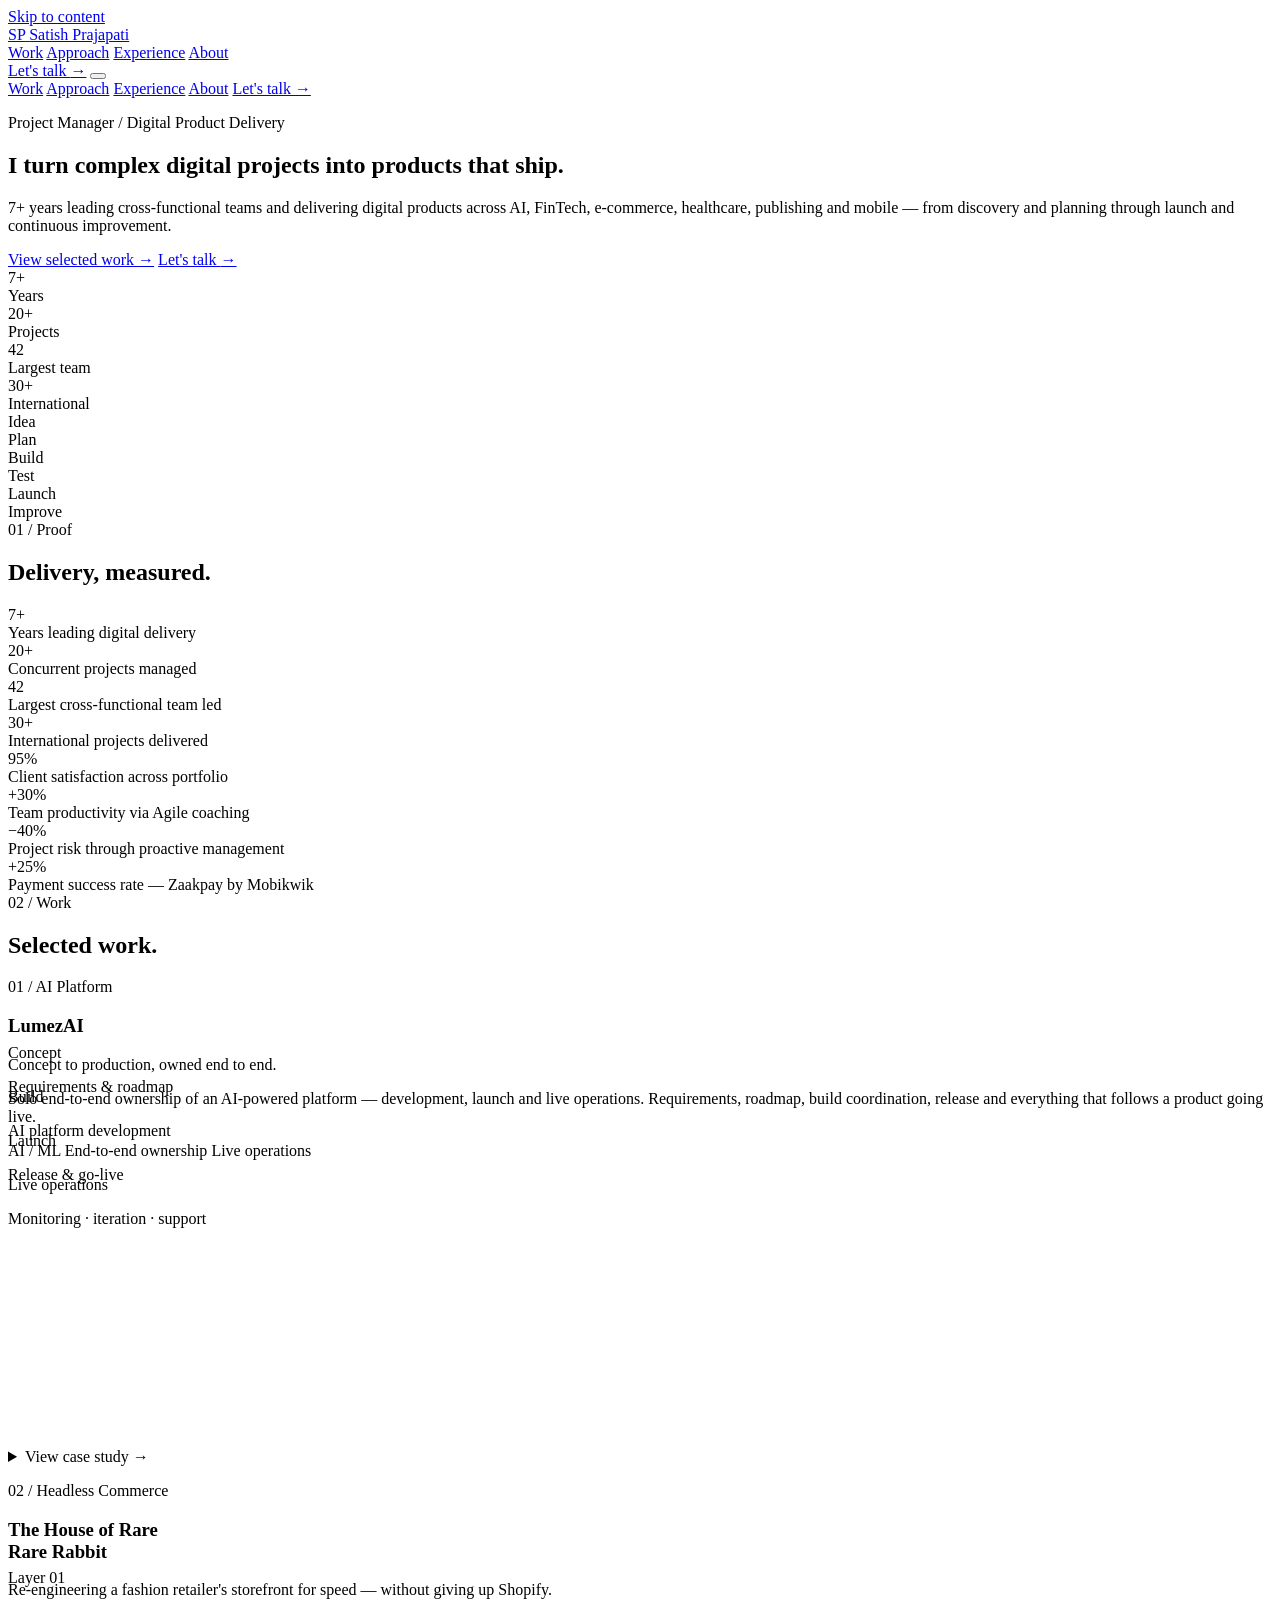
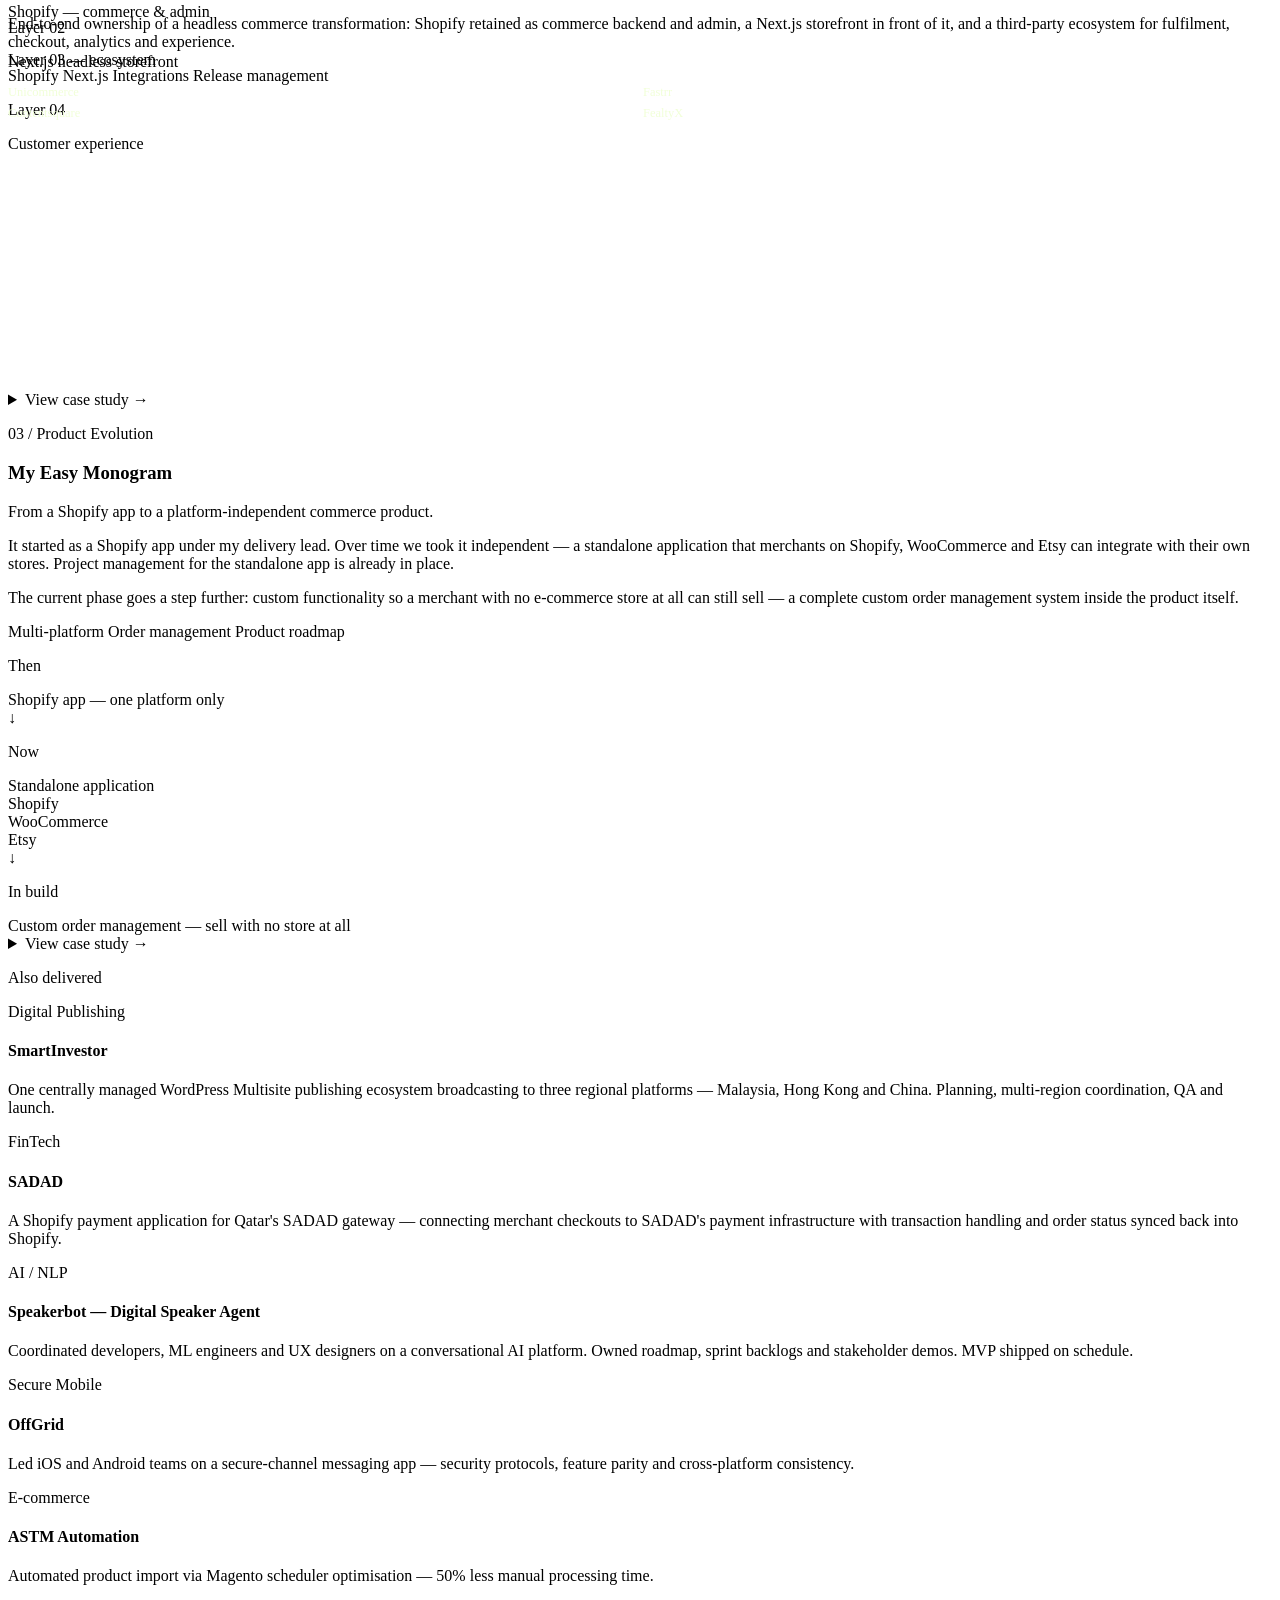
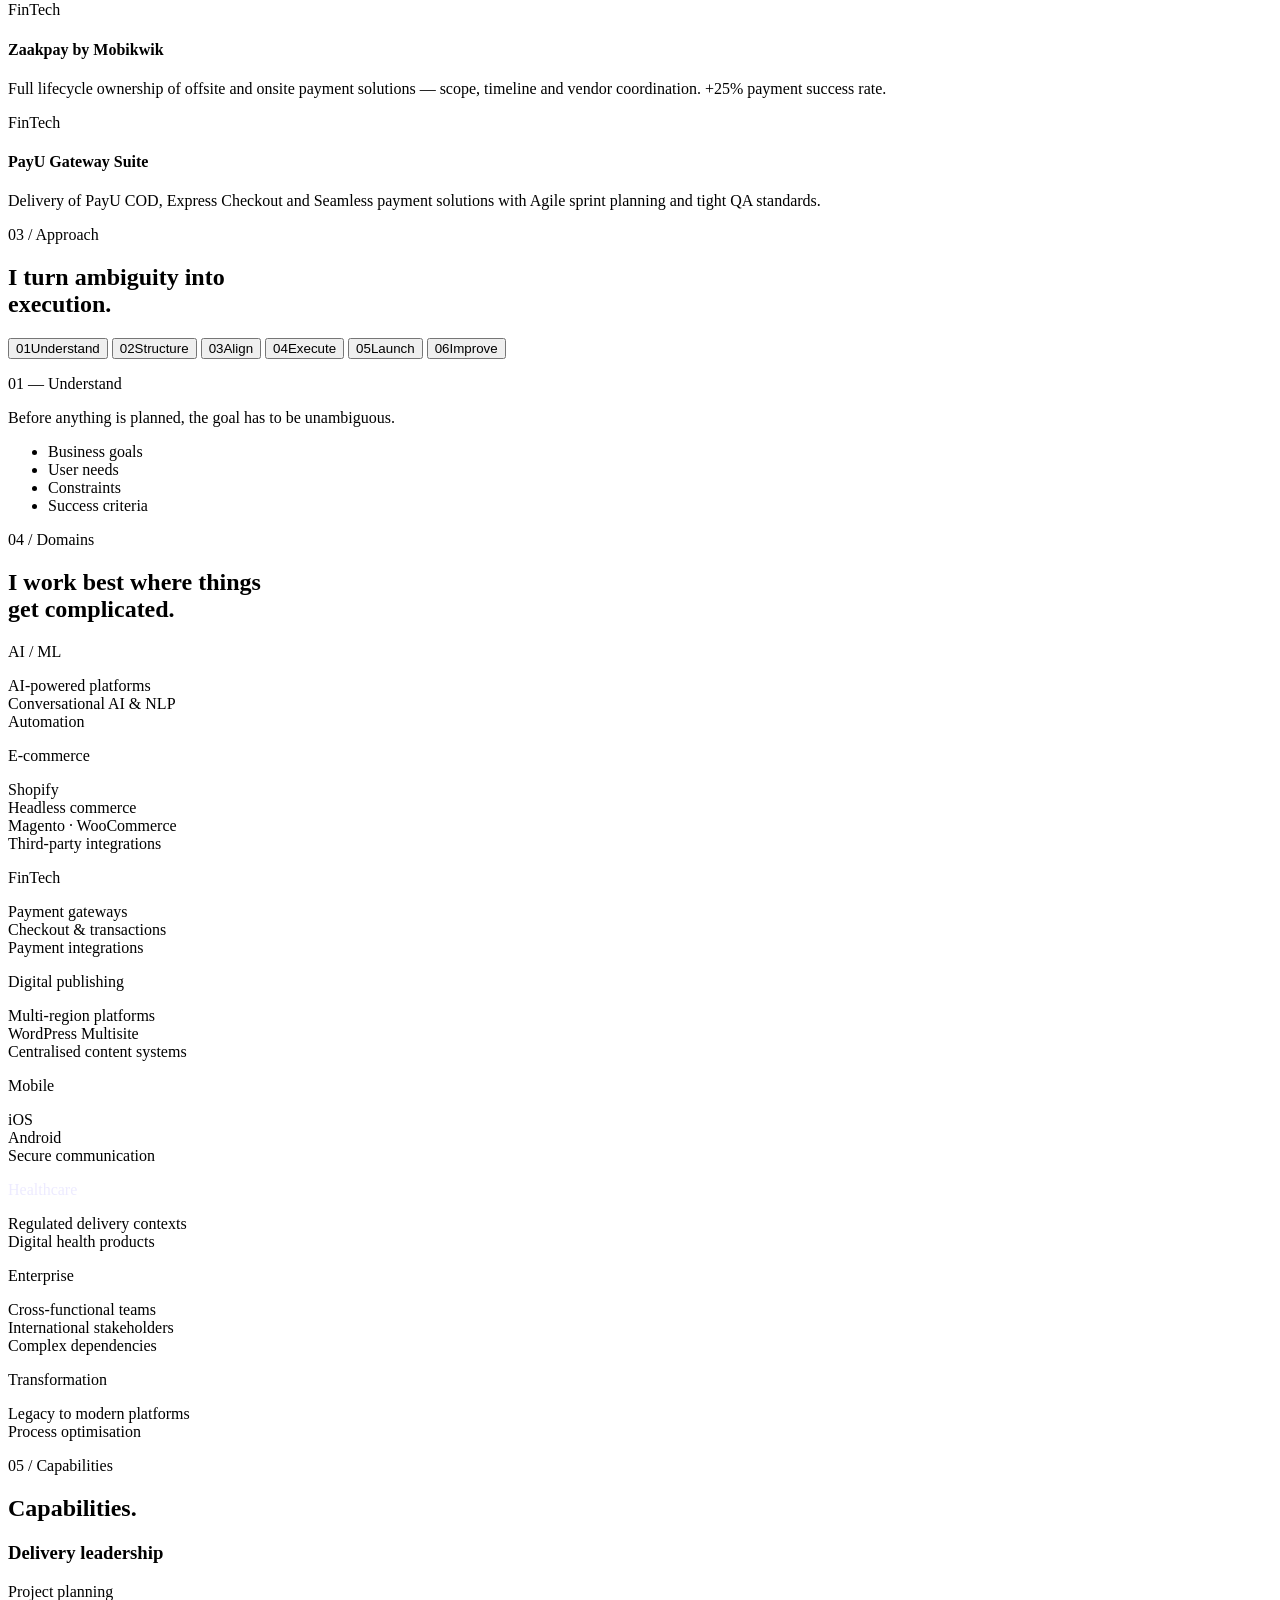
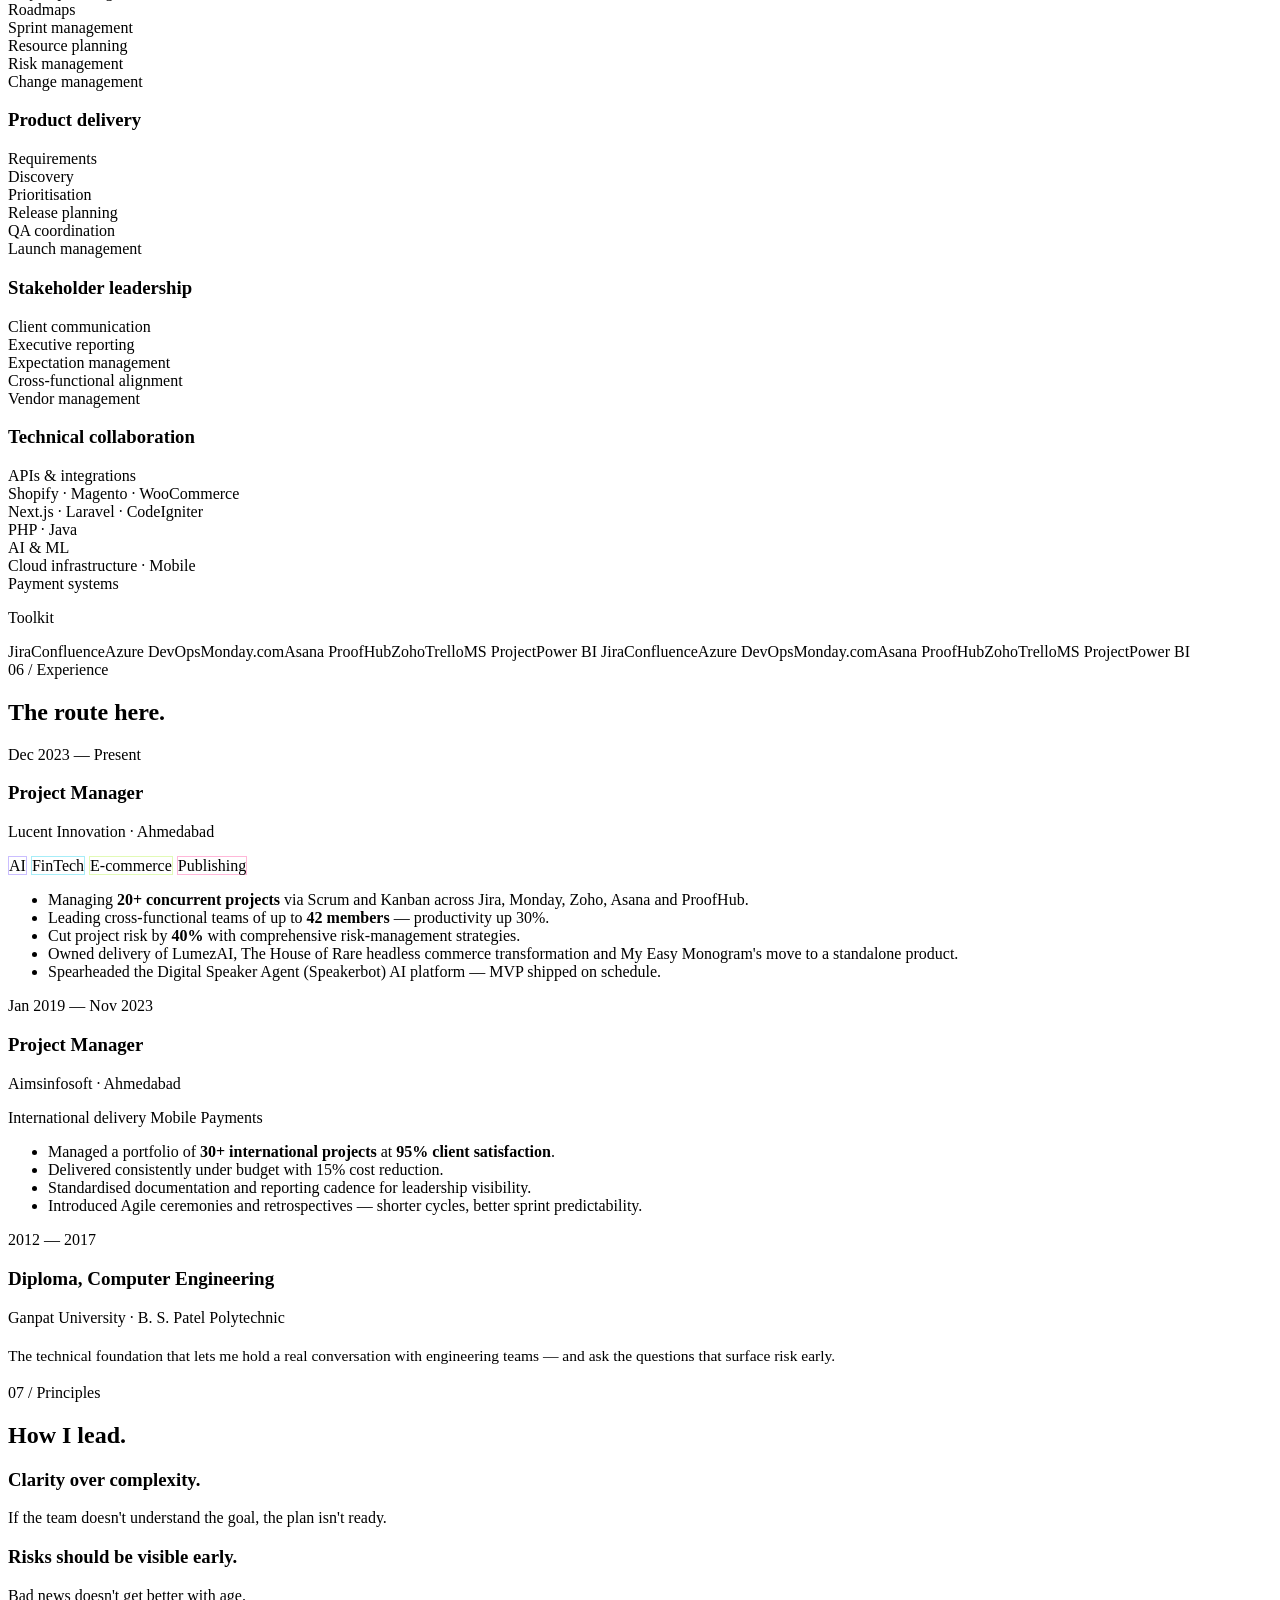
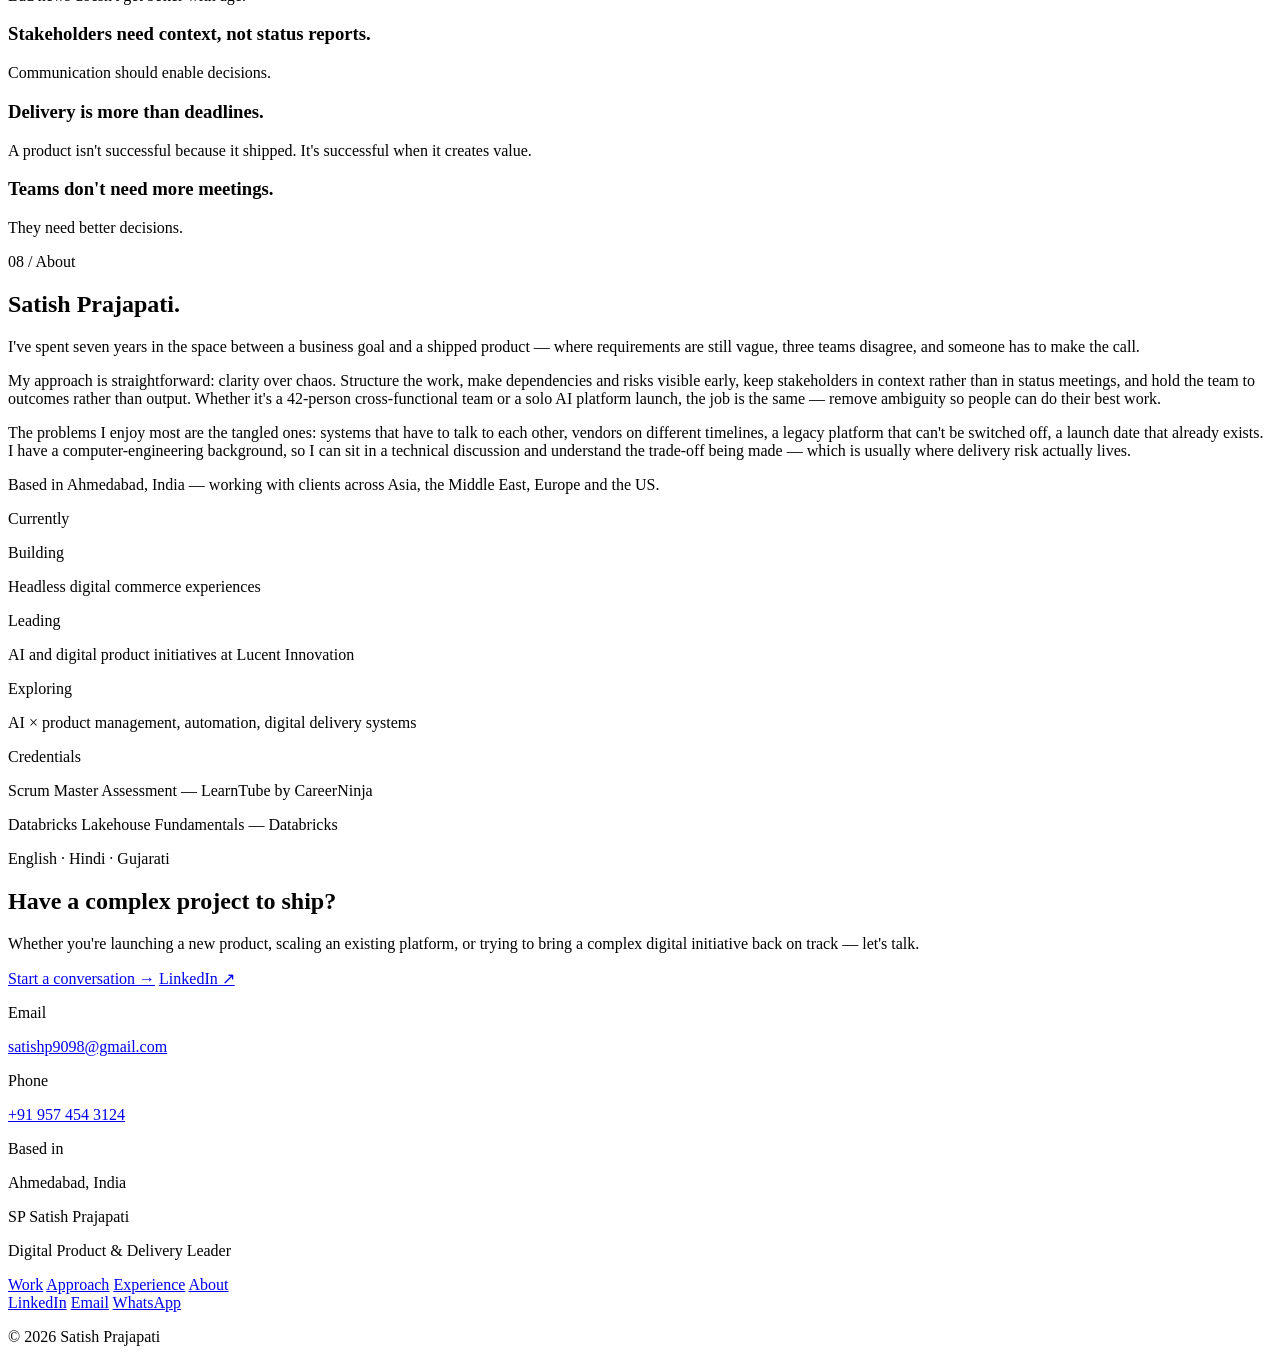
==== commit d0fc7824: "Add files via upload" ====
--- a/index.html
+++ b/index.html
@@ -1,279 +1,825 @@
 <!DOCTYPE html>
 <html lang="en">
 <head>
-<meta charset="UTF-8" />
-<meta name="viewport" content="width=device-width, initial-scale=1.0" />
-<title>Satish Prajapati - Project Manager - Connecting teams, delivering outcomes</title>
-<meta name="description" content="Project Manager with 7+ years delivering AI platforms, FinTech, e-commerce and secure mobile products. Ahmedabad, India." />
-<link rel="icon" href="data:image/svg+xml,<svg xmlns='http://www.w3.org/2000/svg' viewBox='0 0 64 64'><defs><linearGradient id='g' x1='48' y1='10' x2='16' y2='54' gradientUnits='userSpaceOnUse'><stop stop-color='%2322d3ee'/><stop offset='0.5' stop-color='%23818cf8'/><stop offset='1' stop-color='%23a78bfa'/></linearGradient></defs><rect width='64' height='64' rx='16' fill='%23060d1e'/><rect x='1' y='1' width='62' height='62' rx='15' fill='none' stroke='rgba(129,140,248,0.3)' stroke-width='1.5'/><path d='M48 10 C48 5 16 5 16 22 C16 39 48 40 48 52 C48 60 16 60 16 54' stroke='url(%23g)' stroke-width='12' fill='none' stroke-linecap='round'/></svg>" />
+<meta charset="utf-8" />
+<meta name="viewport" content="width=device-width, initial-scale=1" />
+<title>Satish Prajapati — Digital Product &amp; Delivery Leader</title>
+<meta name="description" content="Satish Prajapati is a Digital Product &amp; Delivery Leader with 7+ years turning complex digital projects across AI, FinTech, e-commerce, publishing and mobile into products that ship." />
+<meta name="author" content="Satish Prajapati" />
+<link rel="canonical" href="https://satish-prajapati-pm.github.io/" />
+
+<meta property="og:type" content="profile" />
+<meta property="og:url" content="https://satish-prajapati-pm.github.io/" />
+<meta property="og:title" content="Satish Prajapati — Digital Product &amp; Delivery Leader" />
+<meta property="og:description" content="I turn complex digital projects into products that ship." />
+<meta property="og:image" content="https://satish-prajapati-pm.github.io/assets/media/og-image.png" />
+<meta name="twitter:card" content="summary_large_image" />
+
+<link rel="icon" href="assets/media/favicon.svg" type="image/svg+xml" />
 <link rel="preconnect" href="https://fonts.googleapis.com" />
 <link rel="preconnect" href="https://fonts.gstatic.com" crossorigin />
-<link href="https://fonts.googleapis.com/css2?family=Plus+Jakarta+Sans:wght@400;500;600;700;800&family=Inter:wght@300;400;500;600&family=JetBrains+Mono:wght@400;500&display=swap" rel="stylesheet" />
-<link rel="stylesheet" href="css/style.css" />
+<link href="https://fonts.googleapis.com/css2?family=Space+Grotesk:wght@400;500;600;700&amp;family=Geist:wght@300..700&amp;family=Geist+Mono:wght@400;500&amp;display=swap" rel="stylesheet" />
+<link rel="stylesheet" href="assets/css/style.css" />
+
+<script type="application/ld+json">
+{
+  "@context": "https://schema.org",
+  "@type": "Person",
+  "name": "Satish Prajapati",
+  "jobTitle": "Project Manager — Digital Product & Delivery",
+  "url": "https://satish-prajapati-pm.github.io/",
+  "email": "mailto:satishp9098@gmail.com",
+  "telephone": "+91-957-454-3124",
+  "address": { "@type": "PostalAddress", "addressLocality": "Ahmedabad", "addressCountry": "IN" },
+  "sameAs": ["https://www.linkedin.com/in/satish-prajapati-pm/"],
+  "worksFor": { "@type": "Organization", "name": "Lucent Innovation" },
+  "knowsAbout": ["Project Management", "Digital Product Delivery", "Agile Leadership", "Headless Commerce", "Payment Integrations", "AI Product Delivery"]
+}
+</script>
 </head>
 <body>
 
-<!-- CURSOR -->
-<div class="cursor"></div>
-<div class="cursor-ring"></div>
-
-<!-- PRELOADER -->
-<div id="loader">
-  <div class="loader-mark">SP<span class="loader-dot">.</span></div>
+<a href="#main" class="visually-hidden">Skip to content</a>
+
+<div class="aura" aria-hidden="true">
+  <div class="aura__blob aura__blob--1"></div>
+  <div class="aura__blob aura__blob--2"></div>
+  <div class="aura__blob aura__blob--3"></div>
+  <div class="aura__veil"></div>
+  <div class="aura__grid"></div>
 </div>
 
-<!-- NAV -->
-<nav>
-  <div class="nav-inner">
-    <a href="#" class="brand">
-      <svg class="brand-mark" width="38" height="44" viewBox="0 0 38 44" fill="none" xmlns="http://www.w3.org/2000/svg" aria-hidden="true">
-        <defs>
-          <!-- Gradient flows along the S path: cyan top-right → indigo mid → violet bottom-left -->
-          <linearGradient id="bm-flow" x1="29" y1="8" x2="9" y2="36" gradientUnits="userSpaceOnUse">
-            <stop stop-color="#22d3ee"/>
-            <stop offset="0.48" stop-color="#818cf8"/>
-            <stop offset="1" stop-color="#a78bfa"/>
-          </linearGradient>
-          <!-- Mask: exact S stroke -->
-          <mask id="bm-sm">
-            <path d="M29 8 C29 4 9 4 9 14 C9 24 29 26 29 34 C29 42 9 42 9 36"
-                  stroke="white" stroke-width="7.5" fill="none" stroke-linecap="round"/>
-          </mask>
-          <!-- Mask: wider S stroke for soft glow -->
-          <mask id="bm-gm">
-            <path d="M29 8 C29 4 9 4 9 14 C9 24 29 26 29 34 C29 42 9 42 9 36"
-                  stroke="white" stroke-width="15" fill="none" stroke-linecap="round"/>
-          </mask>
-        </defs>
-        <!-- Dark badge -->
-        <rect width="38" height="44" rx="11" fill="#060d1e"/>
-        <!-- Subtle border -->
-        <rect x="0.75" y="0.75" width="36.5" height="42.5" rx="10.5" fill="none" stroke="rgba(129,140,248,.22)" stroke-width="1.5"/>
-        <!-- Soft glow behind S -->
-        <rect width="38" height="44" rx="11" fill="rgba(99,102,241,.2)" mask="url(#bm-gm)"/>
-        <!-- S flow mark: gradient fills through the mask -->
-        <rect width="38" height="44" rx="11" fill="url(#bm-flow)" mask="url(#bm-sm)"/>
-      </svg>
-      <span class="brand-name">Satish <span>Prajapati</span></span>
+<div class="page">
+
+<header class="site-header">
+  <div class="shell site-header__bar">
+    <a class="logo" href="#top">
+      <span class="logo__mark">SP</span>
+      <span class="logo__word">Satish Prajapati</span>
     </a>
-    <ul class="nav-links">
-      <li><a href="#about">About</a></li>
-      <li><a href="#impact">Impact</a></li>
-      <li><a href="#journey">Journey</a></li>
-      <li><a href="#projects">Projects</a></li>
-      <li><a href="#skills">Skills</a></li>
-      <li><a href="#contact" class="nav-cta">Hire me</a></li>
-    </ul>
-  </div>
-</nav>
-
-<!-- HERO -->
-<header class="hero">
-  <div class="hero-bg"></div>
+    <nav class="nav" aria-label="Primary">
+      <div class="nav__links">
+        <a href="#work">Work</a>
+        <a href="#approach">Approach</a>
+        <a href="#experience">Experience</a>
+        <a href="#about">About</a>
+      </div>
+      <a class="nav__cta" href="#contact">Let's talk <span class="btn__arrow">&#8594;</span></a>
+      <button class="nav__burger" type="button" data-burger aria-label="Open menu" aria-expanded="false" aria-controls="nav-drawer">
+        <span></span><span></span>
+      </button>
+    </nav>
+  </div>
+  <div class="drawer" id="nav-drawer">
+    <a href="#work">Work</a>
+    <a href="#approach">Approach</a>
+    <a href="#experience">Experience</a>
+    <a href="#about">About</a>
+    <a href="#contact">Let's talk &#8594;</a>
+  </div>
+  <div class="scroll-progress" data-progress></div>
+</header>
+
+<main id="main">
+<span id="top"></span>
+
+<!-- ============================ HERO ============================ -->
+<section class="shell hero">
+  <div class="hero__grid">
+    <div>
+      <p class="hero__badge"><span class="hero__dot"></span>Project Manager / Digital Product Delivery</p>
+      <h1 class="hero__title">I turn complex digital projects into <span class="grad-text">products that ship.</span></h1>
+      <p class="hero__lede">7+ years leading cross-functional teams and delivering digital products across AI, FinTech, e&#8209;commerce, healthcare, publishing and mobile — from discovery and planning through launch and continuous improvement.</p>
+      <div class="hero__actions">
+        <a class="btn btn--primary" href="#work">View selected work <span class="btn__arrow">&#8594;</span></a>
+        <a class="btn btn--ghost" href="#contact">Let's talk <span class="btn__arrow">&#8594;</span></a>
+      </div>
+      <div class="hero__stats">
+        <div>
+          <div class="hero__stat-num" data-count="7" data-suffix="+">7+</div>
+          <div class="hero__stat-label">Years</div>
+        </div>
+        <div>
+          <div class="hero__stat-num c-cyan" data-count="20" data-suffix="+">20+</div>
+          <div class="hero__stat-label">Projects</div>
+        </div>
+        <div>
+          <div class="hero__stat-num c-lime" data-count="42">42</div>
+          <div class="hero__stat-label">Largest team</div>
+        </div>
+        <div>
+          <div class="hero__stat-num c-magenta" data-count="30" data-suffix="+">30+</div>
+          <div class="hero__stat-label">International</div>
+        </div>
+      </div>
+    </div>
+
+    <div class="lifecycle" aria-hidden="true">
+      <div class="lifecycle__ring"></div>
+      <div class="lifecycle__ring lifecycle__ring--2"></div>
+      <div class="lifecycle__stage">
+        <div class="lifecycle__face">Idea</div>
+        <div class="lifecycle__face">Plan</div>
+        <div class="lifecycle__face">Build</div>
+        <div class="lifecycle__face">Test</div>
+        <div class="lifecycle__face">Launch</div>
+        <div class="lifecycle__face">Improve</div>
+      </div>
+    </div>
+  </div>
+</section>
+
+<!-- ============================ PROOF ============================ -->
+<section class="shell section" aria-labelledby="numbers-h">
+  <div class="section-head">
+    <span class="eyebrow eyebrow--violet">01 / Proof</span>
+    <h2 class="section-title" id="numbers-h">Delivery, measured.</h2>
+  </div>
+  <div class="metrics">
+    <div class="metric metric--violet" data-tilt><div class="metric__inner">
+      <div class="metric__num c-violet" data-count="7" data-suffix="+">7+</div>
+      <div class="metric__label">Years leading digital delivery</div>
+    </div></div>
+    <div class="metric metric--cyan" data-tilt><div class="metric__inner">
+      <div class="metric__num c-cyan" data-count="20" data-suffix="+">20+</div>
+      <div class="metric__label">Concurrent projects managed</div>
+    </div></div>
+    <div class="metric metric--lime" data-tilt><div class="metric__inner">
+      <div class="metric__num c-lime" data-count="42">42</div>
+      <div class="metric__label">Largest cross-functional team led</div>
+    </div></div>
+    <div class="metric metric--magenta" data-tilt><div class="metric__inner">
+      <div class="metric__num c-magenta" data-count="30" data-suffix="+">30+</div>
+      <div class="metric__label">International projects delivered</div>
+    </div></div>
+    <div class="metric metric--amber" data-tilt><div class="metric__inner">
+      <div class="metric__num c-amber" data-count="95" data-suffix="%">95%</div>
+      <div class="metric__label">Client satisfaction across portfolio</div>
+    </div></div>
+    <div class="metric metric--violet" data-tilt><div class="metric__inner">
+      <div class="metric__num c-violet" data-count="30" data-prefix="+" data-suffix="%">+30%</div>
+      <div class="metric__label">Team productivity via Agile coaching</div>
+    </div></div>
+    <div class="metric metric--cyan" data-tilt><div class="metric__inner">
+      <div class="metric__num c-cyan" data-count="40" data-prefix="&#8722;" data-suffix="%">&#8722;40%</div>
+      <div class="metric__label">Project risk through proactive management</div>
+    </div></div>
+    <div class="metric metric--lime" data-tilt><div class="metric__inner">
+      <div class="metric__num c-lime" data-count="25" data-prefix="+" data-suffix="%">+25%</div>
+      <div class="metric__label">Payment success rate — Zaakpay by Mobikwik</div>
+    </div></div>
+  </div>
+</section>
+
+<!-- ============================ WORK ============================ -->
+<section class="shell section section--tight" id="work" aria-labelledby="work-h">
+  <div class="section-head">
+    <span class="eyebrow eyebrow--cyan">02 / Work</span>
+    <h2 class="section-title" id="work-h">Selected work.</h2>
+  </div>
+
+  <!-- 01 LumezAI -->
+  <article class="panel case case--1">
+    <div class="panel__inner">
+      <div class="case__grid">
+        <div>
+          <p class="eyebrow eyebrow--violet case__label">01 / AI Platform</p>
+          <h3 class="case__title">LumezAI</h3>
+          <p class="case__hook">Concept to production, owned end to end.</p>
+          <p class="case__body">Solo end-to-end ownership of an AI-powered platform — development, launch and live operations. Requirements, roadmap, build coordination, release and everything that follows a product going live.</p>
+          <div class="tag-row case__tags">
+            <span class="tag">AI / ML</span>
+            <span class="tag">End-to-end ownership</span>
+            <span class="tag">Live operations</span>
+          </div>
+        </div>
+        <div class="stack" aria-hidden="true">
+          <div class="stack__inner">
+            <div class="stack__layer stack__layer--cyan" style="transform:translateZ(150px); animation:floatY 7s ease-in-out infinite">
+              <p>Live operations</p><p>Monitoring · iteration · support</p>
+            </div>
+            <div class="stack__layer stack__layer--lime" style="transform:translateZ(98px) translateY(-112px); animation:floatY2 9s ease-in-out infinite">
+              <p>Launch</p><p>Release &amp; go-live</p>
+            </div>
+            <div class="stack__layer stack__layer--magenta" style="transform:translateZ(48px) translateY(-224px); animation:floatY 8s ease-in-out infinite">
+              <p>Build</p><p>AI platform development</p>
+            </div>
+            <div class="stack__layer stack__layer--violet" style="transform:translateZ(2px) translateY(-336px); animation:floatY2 10s ease-in-out infinite">
+              <p>Concept</p><p>Requirements &amp; roadmap</p>
+            </div>
+          </div>
+        </div>
+      </div>
+
+      <details class="study">
+        <summary>View case study <span>&#8594;</span></summary>
+        <div class="study__body">
+          <div class="study__cols">
+            <div>
+              <p class="study__k" style="color:var(--magenta-soft)">The challenge</p>
+              <p class="study__v">An AI product with no dedicated delivery structure around it — everything from shaping requirements to keeping it running after launch needed a single owner.</p>
+            </div>
+            <div>
+              <p class="study__k" style="color:var(--cyan-soft)">The objective</p>
+              <p class="study__v">Take the platform from concept to a live, operating product — and keep it stable and improving once real users were on it.</p>
+            </div>
+            <div>
+              <p class="study__k" style="color:var(--lime-soft)">My role</p>
+              <p class="study__v">Everything. Requirement definition, roadmap, build coordination, QA, release planning, launch and ongoing live operations — solo ownership of the full lifecycle.</p>
+            </div>
+          </div>
+
+          <div class="decision decision--1"><div class="decision__inner">
+            <p class="decision__title">Key decision</p>
+            <div class="decision__grid">
+              <div>
+                <p class="decision__k">Problem</p>
+                <p class="decision__v">A single owner across concept, build and live operations means competing priorities every single day.</p>
+              </div>
+              <div>
+                <p class="decision__k">Options</p>
+                <p class="decision__v decision__v--options">A — Build wide, launch once<br />B — Narrow scope, launch, then iterate live<br />C — Delay launch until feature-complete</p>
+              </div>
+              <div>
+                <p class="decision__k decision__k--pick">Decision</p>
+                <p class="decision__v decision__v--pick">B — Get it live, then improve against real usage.</p>
+              </div>
+              <div>
+                <p class="decision__k">Reason</p>
+                <p class="decision__v">With AI products, assumptions about how people will actually use them rarely survive contact with production. Live signal beats another planning cycle.</p>
+              </div>
+            </div>
+          </div></div>
+
+          <div class="study__cols">
+            <div>
+              <p class="study__k">Delivered</p>
+              <p class="study__v">A live AI-powered platform, in production and under active operation.</p>
+            </div>
+            <div>
+              <p class="study__k">Outcome</p>
+              <p class="todo">[LUMEZAI PRODUCT DESCRIPTION TO BE PROVIDED]</p>
+              <p class="todo">[USAGE / BUSINESS OUTCOME TO BE PROVIDED]</p>
+            </div>
+            <div>
+              <p class="study__k">Lesson</p>
+              <p class="study__v">Owning a product after launch changes how you plan before it. Operability — logging, failure modes, support paths — belongs in the roadmap, not the retrospective.</p>
+            </div>
+          </div>
+        </div>
+      </details>
+    </div>
+  </article>
+
+  <!-- 02 The House of Rare -->
+  <article class="panel case case--2">
+    <div class="panel__inner">
+      <div class="case__grid">
+        <div>
+          <p class="eyebrow eyebrow--magenta case__label">02 / Headless Commerce</p>
+          <h3 class="case__title">The House of Rare<br /><span>Rare Rabbit</span></h3>
+          <p class="case__hook">Re-engineering a fashion retailer's storefront for speed — without giving up Shopify.</p>
+          <p class="case__body">End-to-end ownership of a headless commerce transformation: Shopify retained as commerce backend and admin, a Next.js storefront in front of it, and a third-party ecosystem for fulfilment, checkout, analytics and experience.</p>
+          <div class="tag-row case__tags">
+            <span class="tag">Shopify</span>
+            <span class="tag">Next.js</span>
+            <span class="tag">Integrations</span>
+            <span class="tag">Release management</span>
+          </div>
+        </div>
+        <div class="stack" aria-hidden="true">
+          <div class="stack__inner">
+            <div class="stack__layer stack__layer--magenta" style="transform:translateZ(140px); animation:floatY 7s ease-in-out infinite">
+              <p>Layer 04</p><p>Customer experience</p>
+            </div>
+            <div class="stack__layer stack__layer--lime" style="transform:translateZ(94px) translateY(-118px); animation:floatY2 9s ease-in-out infinite">
+              <p>Layer 03 — ecosystem</p>
+              <div style="display:grid; grid-template-columns:1fr 1fr; gap:6px; margin-top:8px; font-size:12.5px; color:#F1FFD8">
+                <span>Unicommerce</span><span>Fastrr</span><span>Contentsquare</span><span>FealtyX</span>
+              </div>
+            </div>
+            <div class="stack__layer stack__layer--cyan" style="transform:translateZ(48px) translateY(-236px); animation:floatY 8s ease-in-out infinite">
+              <p>Layer 02</p><p>Next.js headless storefront</p>
+            </div>
+            <div class="stack__layer stack__layer--violet" style="transform:translateZ(2px) translateY(-354px); animation:floatY2 10s ease-in-out infinite">
+              <p>Layer 01</p><p>Shopify — commerce &amp; admin</p>
+            </div>
+          </div>
+        </div>
+      </div>
+
+      <details class="study">
+        <summary>View case study <span>&#8594;</span></summary>
+        <div class="study__body">
+          <div class="study__cols">
+            <div>
+              <p class="study__k" style="color:var(--magenta-soft)">The challenge</p>
+              <p class="study__v">A high-growth fashion brand's storefront experience was constrained by the theme layer of its existing Shopify build — limiting page performance and the flexibility to shape the customer experience.</p>
+            </div>
+            <div>
+              <p class="study__k" style="color:var(--cyan-soft)">The objective</p>
+              <p class="study__v">Faster pages, a more flexible storefront and an architecture that scales — while keeping Shopify's commerce operations, catalogue and admin intact for the business teams.</p>
+            </div>
+            <div>
+              <p class="study__k" style="color:var(--lime-soft)">My role</p>
+              <p class="study__v">End-to-end project ownership: requirement clarification, asset coordination, estimation, sprint planning, execution and QA coordination, third-party integration coordination, dependency and risk management, release and launch planning, and client communication throughout.</p>
+            </div>
+          </div>
+
+          <div class="facts">
+            <div class="facts__card">
+              <p class="facts__k">The team</p>
+              <div class="roles">
+                <span class="role role--pm">PM</span>
+                <span class="role role--ux">UX</span>
+                <span class="role role--fe">FE</span>
+                <span class="role role--be">BE</span>
+                <span class="role role--qa">QA</span>
+                <span class="role role--vn">Vendors</span>
+              </div>
+            </div>
+            <div class="facts__card">
+              <p class="facts__k">The approach</p>
+              <p class="facts__flow">Discovery &#8594; Planning &#8594; Sprints &#8594; Integration &#8594; QA &#8594; Launch</p>
+            </div>
+            <div class="facts__card">
+              <p class="facts__k">Delivered</p>
+              <p class="facts__v">Headless Next.js storefront over Shopify, with fulfilment, checkout, loyalty and analytics integrations coordinated and released to production.</p>
+            </div>
+          </div>
+
+          <div class="decision decision--1"><div class="decision__inner">
+            <p class="decision__title">Key decision</p>
+            <div class="decision__grid">
+              <div>
+                <p class="decision__k">Problem</p>
+                <p class="decision__v">Storefront performance and flexibility were capped by the existing theme layer.</p>
+              </div>
+              <div>
+                <p class="decision__k">Options</p>
+                <p class="decision__v decision__v--options">A — Optimise the existing theme<br />B — Headless Next.js storefront<br />C — Full platform replacement</p>
+              </div>
+              <div>
+                <p class="decision__k decision__k--pick">Decision</p>
+                <p class="decision__v decision__v--pick">B — Go headless on top of Shopify.</p>
+              </div>
+              <div>
+                <p class="decision__k">Reason</p>
+                <p class="decision__v">Full control of the frontend and performance ceiling, with zero disruption to the commerce operations, catalogue and admin the business already ran on.</p>
+              </div>
+            </div>
+          </div></div>
+
+          <div class="study__cols">
+            <div>
+              <p class="study__k">Outcome</p>
+              <p class="todo">[PERFORMANCE IMPROVEMENT TO BE PROVIDED]</p>
+              <p class="todo">[BUSINESS OUTCOME TO BE PROVIDED]</p>
+            </div>
+            <div>
+              <p class="study__k">Lesson</p>
+              <p class="study__v">In a headless build the frontend is the easy part. Delivery risk lives in the third-party contracts — so integration owners, test data and fallback behaviour get planned in sprint one, not at launch.</p>
+            </div>
+          </div>
+        </div>
+      </details>
+    </div>
+  </article>
+
+  <!-- 03 My Easy Monogram -->
+  <article class="panel case case--3">
+    <div class="panel__inner">
+      <div class="case__grid">
+        <div>
+          <p class="eyebrow eyebrow--lime case__label">03 / Product Evolution</p>
+          <h3 class="case__title">My Easy Monogram</h3>
+          <p class="case__hook">From a Shopify app to a platform-independent commerce product.</p>
+          <p class="case__body">It started as a Shopify app under my delivery lead. Over time we took it independent — a standalone application that merchants on Shopify, WooCommerce and Etsy can integrate with their own stores. Project management for the standalone app is already in place.</p>
+          <p class="case__body">The current phase goes a step further: custom functionality so a merchant with no e&#8209;commerce store at all can still sell — a complete custom order management system inside the product itself.</p>
+          <div class="tag-row case__tags">
+            <span class="tag">Multi-platform</span>
+            <span class="tag">Order management</span>
+            <span class="tag">Product roadmap</span>
+          </div>
+        </div>
+        <div class="flow" aria-hidden="true">
+          <p class="flow__caption">Then</p>
+          <div class="flow__node flow__node--muted">Shopify app — one platform only</div>
+          <div class="flow__arrow">&#8595;</div>
+          <p class="flow__caption" style="color:var(--lime-soft)">Now</p>
+          <div class="flow__node flow__node--key">Standalone application</div>
+          <div class="flow__channels">
+            <div class="flow__channel flow__channel--violet">Shopify</div>
+            <div class="flow__channel flow__channel--cyan">WooCommerce</div>
+            <div class="flow__channel flow__channel--magenta">Etsy</div>
+          </div>
+          <div class="flow__arrow">&#8595;</div>
+          <p class="flow__caption" style="color:var(--amber-soft)">In build</p>
+          <div class="flow__node flow__node--pending">Custom order management — sell with no store at all</div>
+        </div>
+      </div>
+
+      <details class="study">
+        <summary>View case study <span>&#8594;</span></summary>
+        <div class="study__body">
+          <div class="study__cols">
+            <div>
+              <p class="study__k" style="color:var(--magenta-soft)">The challenge</p>
+              <p class="study__v">As a Shopify app, the product's entire addressable market was one platform's merchants — and every capability it could offer was bounded by that platform.</p>
+            </div>
+            <div>
+              <p class="study__k" style="color:var(--cyan-soft)">The objective</p>
+              <p class="study__v">Make the product independent: one standalone application that merchants integrate into Shopify, WooCommerce or Etsy — and eventually use with no store at all.</p>
+            </div>
+            <div>
+              <p class="study__k" style="color:var(--lime-soft)">My role</p>
+              <p class="study__v">Delivery lead from the original Shopify app through the standalone transition and into the current build — scope and roadmap, integration planning across three commerce platforms, team coordination, QA and release.</p>
+            </div>
+          </div>
+
+          <div class="decision decision--3"><div class="decision__inner">
+            <p class="decision__title">Key decision</p>
+            <div class="decision__grid">
+              <div>
+                <p class="decision__k">Problem</p>
+                <p class="decision__v">Growth was capped by the host platform, and every new channel meant rebuilding the same product again.</p>
+              </div>
+              <div>
+                <p class="decision__k">Options</p>
+                <p class="decision__v decision__v--options">A — Stay a Shopify app<br />B — Separate apps per platform<br />C — One standalone product with integrations</p>
+              </div>
+              <div>
+                <p class="decision__k decision__k--pick">Decision</p>
+                <p class="decision__v decision__v--pick">C — Standalone core, thin integration layer per platform.</p>
+              </div>
+              <div>
+                <p class="decision__k">Reason</p>
+                <p class="decision__v">One product to build and support, three markets to sell into — and a foundation that could later serve merchants with no store at all.</p>
+              </div>
+            </div>
+          </div></div>
+
+          <div class="study__cols">
+            <div>
+              <p class="study__k">Delivered</p>
+              <p class="study__v">A standalone application live with Shopify, WooCommerce and Etsy integrations, with project management for the standalone product established and running.</p>
+            </div>
+            <div>
+              <p class="study__k">In progress</p>
+              <p class="study__v" style="margin-bottom:10px">Custom order management so merchants without an e-commerce store can sell directly through the product.</p>
+              <p class="todo">[MERCHANT / ADOPTION METRIC TO BE PROVIDED]</p>
+            </div>
+            <div>
+              <p class="study__k">Lesson</p>
+              <p class="study__v">Going platform-independent is a product decision long before it's an engineering one. Get the core domain right and each new channel becomes an integration, not a rewrite.</p>
+            </div>
+          </div>
+        </div>
+      </details>
+    </div>
+  </article>
+
   <div>
-    <!-- <div class="hero-eyebrow"><span class="dot"></span>OPEN_TO_WORK = true</div> -->
-    <h1>I connect teams.<br><span class="grad">I deliver outcomes.</span></h1>
-    <p class="hero-tagline">I'm <b>Satish Prajapati</b> - Project Manager &amp; Agile practitioner turning complex digital products into shipped, measurable results.</p>
-    <span class="typed-wrap">
-      <span class="typed-prompt">$</span>
-      <span id="typed"></span><span class="typed-cursor"></span>
-    </span>
-    <div class="hero-cta">
-      <a href="#contact" class="btn btn-fill">Let's work together &rarr;</a>
-      <a href="#projects" class="btn btn-ghost">View projects</a>
-    </div>
-    <div class="hero-quickstats">
-      <div class="qstat"><span class="qstat-num"><em data-count="7">0</em>+</span><span class="qstat-label">years experience</span></div>
-      <div class="qstat"><span class="qstat-num"><em data-count="50">0</em>+</span><span class="qstat-label">projects delivered</span></div>
-      <div class="qstat"><span class="qstat-num"><em data-count="42">0</em></span><span class="qstat-label">largest team led</span></div>
-      <div class="qstat"><span class="qstat-num"><em data-count="95">0</em>%</span><span class="qstat-label">client satisfaction</span></div>
-    </div>
-  </div>
-
-  <div class="hero-visual">
-    <div class="hero-photo">
-      <img src="images/satish-profile.png" alt="Satish Prajapati">
-    </div>
-  </div>
-</header>
-
-<!-- MARQUEE -->
-<div class="marquee-band">
-  <div class="marquee">
-    <span class="mq-item">Jira</span><span class="mq-item">Confluence</span><span class="mq-item">Azure DevOps</span><span class="mq-item">Monday.com</span><span class="mq-item">Asana</span><span class="mq-item">ProofHub</span><span class="mq-item">Power BI</span><span class="mq-item">MS Project</span><span class="mq-item">Scrum</span><span class="mq-item">Kanban</span><span class="mq-item">Zoho</span><span class="mq-item">Trello</span>
-    <span class="mq-item">Jira</span><span class="mq-item">Confluence</span><span class="mq-item">Azure DevOps</span><span class="mq-item">Monday.com</span><span class="mq-item">Asana</span><span class="mq-item">ProofHub</span><span class="mq-item">Power BI</span><span class="mq-item">MS Project</span><span class="mq-item">Scrum</span><span class="mq-item">Kanban</span><span class="mq-item">Zoho</span><span class="mq-item">Trello</span>
-  </div>
+    <p class="also__head">Also delivered</p>
+    <div class="also__grid">
+      <div class="mini mini--cyan" data-tilt>
+        <p class="mini__k c-cyan">Digital Publishing</p>
+        <h4 class="mini__title">SmartInvestor</h4>
+        <p class="mini__body">One centrally managed WordPress Multisite publishing ecosystem broadcasting to three regional platforms — Malaysia, Hong Kong and China. Planning, multi-region coordination, QA and launch.</p>
+      </div>
+      <div class="mini mini--lime" data-tilt>
+        <p class="mini__k c-lime">FinTech</p>
+        <h4 class="mini__title">SADAD</h4>
+        <p class="mini__body">A Shopify payment application for Qatar's SADAD gateway — connecting merchant checkouts to SADAD's payment infrastructure with transaction handling and order status synced back into Shopify.</p>
+      </div>
+      <div class="mini mini--violet" data-tilt>
+        <p class="mini__k c-violet">AI / NLP</p>
+        <h4 class="mini__title">Speakerbot — Digital Speaker Agent</h4>
+        <p class="mini__body">Coordinated developers, ML engineers and UX designers on a conversational AI platform. Owned roadmap, sprint backlogs and stakeholder demos. MVP shipped on schedule.</p>
+      </div>
+      <div class="mini mini--lime" data-tilt>
+        <p class="mini__k c-lime">Secure Mobile</p>
+        <h4 class="mini__title">OffGrid</h4>
+        <p class="mini__body">Led iOS and Android teams on a secure-channel messaging app — security protocols, feature parity and cross-platform consistency.</p>
+      </div>
+      <div class="mini mini--amber" data-tilt>
+        <p class="mini__k c-amber">E-commerce</p>
+        <h4 class="mini__title">ASTM Automation</h4>
+        <p class="mini__body">Automated product import via Magento scheduler optimisation — 50% less manual processing time.</p>
+      </div>
+      <div class="mini mini--magenta" data-tilt>
+        <p class="mini__k c-magenta">FinTech</p>
+        <h4 class="mini__title">Zaakpay by Mobikwik</h4>
+        <p class="mini__body">Full lifecycle ownership of offsite and onsite payment solutions — scope, timeline and vendor coordination. +25% payment success rate.</p>
+      </div>
+      <div class="mini mini--violet" data-tilt>
+        <p class="mini__k c-violet">FinTech</p>
+        <h4 class="mini__title">PayU Gateway Suite</h4>
+        <p class="mini__body">Delivery of PayU COD, Express Checkout and Seamless payment solutions with Agile sprint planning and tight QA standards.</p>
+      </div>
+    </div>
+  </div>
+</section>
+
+<!-- ============================ APPROACH ============================ -->
+<section class="shell section" id="approach" aria-labelledby="approach-h">
+  <div class="section-head">
+    <span class="eyebrow eyebrow--lime">03 / Approach</span>
+    <h2 class="section-title" id="approach-h" style="max-width:22ch">I turn ambiguity into execution.</h2>
+  </div>
+  <div class="approach__grid">
+    <div class="steps" role="tablist" aria-label="Delivery stages">
+      <button class="step" type="button" role="tab" data-stage aria-selected="true"><span class="step__num">01</span><span class="step__title">Understand</span></button>
+      <button class="step" type="button" role="tab" data-stage aria-selected="false"><span class="step__num">02</span><span class="step__title">Structure</span></button>
+      <button class="step" type="button" role="tab" data-stage aria-selected="false"><span class="step__num">03</span><span class="step__title">Align</span></button>
+      <button class="step" type="button" role="tab" data-stage aria-selected="false"><span class="step__num">04</span><span class="step__title">Execute</span></button>
+      <button class="step" type="button" role="tab" data-stage aria-selected="false"><span class="step__num">05</span><span class="step__title">Launch</span></button>
+      <button class="step" type="button" role="tab" data-stage aria-selected="false"><span class="step__num">06</span><span class="step__title">Improve</span></button>
+    </div>
+    <div class="stage-panel">
+      <div class="stage-panel__inner">
+        <p class="stage-panel__k" data-stage-k>01 — Understand</p>
+        <p class="stage-panel__line" data-stage-line>Before anything is planned, the goal has to be unambiguous.</p>
+        <ul class="stage-panel__items" data-stage-items>
+          <li>Business goals</li><li>User needs</li><li>Constraints</li><li>Success criteria</li>
+        </ul>
+      </div>
+    </div>
+  </div>
+</section>
+
+<!-- ============================ DOMAINS ============================ -->
+<section class="shell section section--tight" aria-labelledby="domains-h">
+  <div class="section-head">
+    <span class="eyebrow eyebrow--magenta">04 / Domains</span>
+    <h2 class="section-title" id="domains-h" style="max-width:24ch">I work best where things get complicated.</h2>
+  </div>
+  <div class="domains">
+    <div class="domain domain--violet" data-tilt>
+      <p class="domain__k c-violet">AI / ML</p>
+      <p class="domain__list">AI-powered platforms<br />Conversational AI &amp; NLP<br />Automation</p>
+    </div>
+    <div class="domain domain--cyan" data-tilt>
+      <p class="domain__k c-cyan">E-commerce</p>
+      <p class="domain__list">Shopify<br />Headless commerce<br />Magento · WooCommerce<br />Third-party integrations</p>
+    </div>
+    <div class="domain domain--lime" data-tilt>
+      <p class="domain__k c-lime">FinTech</p>
+      <p class="domain__list">Payment gateways<br />Checkout &amp; transactions<br />Payment integrations</p>
+    </div>
+    <div class="domain domain--magenta" data-tilt>
+      <p class="domain__k c-magenta">Digital publishing</p>
+      <p class="domain__list">Multi-region platforms<br />WordPress Multisite<br />Centralised content systems</p>
+    </div>
+    <div class="domain domain--amber" data-tilt>
+      <p class="domain__k c-amber">Mobile</p>
+      <p class="domain__list">iOS<br />Android<br />Secure communication</p>
+    </div>
+    <div class="domain domain--plain" data-tilt>
+      <p class="domain__k" style="color:#EDEBFF">Healthcare</p>
+      <p class="domain__list">Regulated delivery contexts<br />Digital health products</p>
+    </div>
+    <div class="domain domain--violet" data-tilt>
+      <p class="domain__k c-violet">Enterprise</p>
+      <p class="domain__list">Cross-functional teams<br />International stakeholders<br />Complex dependencies</p>
+    </div>
+    <div class="domain domain--cyan" data-tilt>
+      <p class="domain__k c-cyan">Transformation</p>
+      <p class="domain__list">Legacy to modern platforms<br />Process optimisation</p>
+    </div>
+  </div>
+</section>
+
+<!-- ============================ CAPABILITIES ============================ -->
+<section class="shell section section--tight" aria-labelledby="cap-h">
+  <div class="section-head">
+    <span class="eyebrow eyebrow--amber">05 / Capabilities</span>
+    <h2 class="section-title" id="cap-h">Capabilities.</h2>
+  </div>
+  <div class="caps">
+    <div class="cap cap--violet">
+      <h3 class="cap__k c-violet">Delivery leadership</h3>
+      <p class="cap__list">Project planning<br />Roadmaps<br />Sprint management<br />Resource planning<br />Risk management<br />Change management</p>
+    </div>
+    <div class="cap cap--cyan">
+      <h3 class="cap__k c-cyan">Product delivery</h3>
+      <p class="cap__list">Requirements<br />Discovery<br />Prioritisation<br />Release planning<br />QA coordination<br />Launch management</p>
+    </div>
+    <div class="cap cap--lime">
+      <h3 class="cap__k c-lime">Stakeholder leadership</h3>
+      <p class="cap__list">Client communication<br />Executive reporting<br />Expectation management<br />Cross-functional alignment<br />Vendor management</p>
+    </div>
+    <div class="cap cap--magenta">
+      <h3 class="cap__k c-magenta">Technical collaboration</h3>
+      <p class="cap__list">APIs &amp; integrations<br />Shopify · Magento · WooCommerce<br />Next.js · Laravel · CodeIgniter<br />PHP · Java<br />AI &amp; ML<br />Cloud infrastructure · Mobile<br />Payment systems</p>
+    </div>
+  </div>
+  <div class="toolkit">
+    <p class="toolkit__k">Toolkit</p>
+    <div class="toolkit__track">
+      <span>Jira</span><span>Confluence</span><span>Azure DevOps</span><span>Monday.com</span><span>Asana</span>
+      <span>ProofHub</span><span>Zoho</span><span>Trello</span><span>MS Project</span><span>Power BI</span>
+      <span>Jira</span><span>Confluence</span><span>Azure DevOps</span><span>Monday.com</span><span>Asana</span>
+      <span>ProofHub</span><span>Zoho</span><span>Trello</span><span>MS Project</span><span>Power BI</span>
+    </div>
+  </div>
+</section>
+
+<!-- ============================ EXPERIENCE ============================ -->
+<section class="shell section section--tight" id="experience" aria-labelledby="exp-h">
+  <div class="section-head">
+    <span class="eyebrow eyebrow--violet">06 / Experience</span>
+    <h2 class="section-title" id="exp-h">The route here.</h2>
+  </div>
+  <div class="roles-list">
+    <article class="role-card--current">
+      <div>
+        <div>
+          <p class="role-date role-date--now">Dec 2023 — Present</p>
+          <h3 class="role-title">Project Manager</h3>
+          <p class="role-org">Lucent Innovation · Ahmedabad</p>
+          <div class="role-tags">
+            <span class="role-tag c-violet" style="border:1px solid rgba(124,92,255,.4)">AI</span>
+            <span class="role-tag c-cyan" style="border:1px solid rgba(34,211,238,.4)">FinTech</span>
+            <span class="role-tag c-lime" style="border:1px solid rgba(182,242,74,.4)">E-commerce</span>
+            <span class="role-tag c-magenta" style="border:1px solid rgba(255,77,157,.4)">Publishing</span>
+          </div>
+        </div>
+        <div class="role-wide">
+          <ul class="achievements">
+            <li>Managing <strong>20+ concurrent projects</strong> via Scrum and Kanban across Jira, Monday, Zoho, Asana and ProofHub.</li>
+            <li>Leading cross-functional teams of up to <strong>42 members</strong> — productivity up 30%.</li>
+            <li>Cut project risk by <strong>40%</strong> with comprehensive risk-management strategies.</li>
+            <li>Owned delivery of LumezAI, The House of Rare headless commerce transformation and My Easy Monogram's move to a standalone product.</li>
+            <li>Spearheaded the Digital Speaker Agent (Speakerbot) AI platform — MVP shipped on schedule.</li>
+          </ul>
+        </div>
+      </div>
+    </article>
+
+    <article class="role-card role-card--past">
+      <div>
+        <p class="role-date role-date--past">Jan 2019 — Nov 2023</p>
+        <h3 class="role-title">Project Manager</h3>
+        <p class="role-org">Aimsinfosoft · Ahmedabad</p>
+        <div class="role-tags">
+          <span class="role-tag" style="color:var(--text-2); border:1px solid var(--line-strong)">International delivery</span>
+          <span class="role-tag" style="color:var(--text-2); border:1px solid var(--line-strong)">Mobile</span>
+          <span class="role-tag" style="color:var(--text-2); border:1px solid var(--line-strong)">Payments</span>
+        </div>
+      </div>
+      <div class="role-wide">
+        <ul class="achievements achievements--muted">
+          <li>Managed a portfolio of <strong>30+ international projects</strong> at <strong>95% client satisfaction</strong>.</li>
+          <li>Delivered consistently under budget with 15% cost reduction.</li>
+          <li>Standardised documentation and reporting cadence for leadership visibility.</li>
+          <li>Introduced Agile ceremonies and retrospectives — shorter cycles, better sprint predictability.</li>
+        </ul>
+      </div>
+    </article>
+
+    <article class="role-card role-card--edu">
+      <div>
+        <p class="role-date role-date--past" style="border:0; padding-left:0; color:var(--text-4)">2012 — 2017</p>
+        <h3 class="role-title" style="font-size:19px">Diploma, Computer Engineering</h3>
+        <p class="role-org">Ganpat University · B. S. Patel Polytechnic</p>
+      </div>
+      <div class="role-wide">
+        <p style="font-size:15.5px; line-height:1.65; color:var(--text-2)">The technical foundation that lets me hold a real conversation with engineering teams — and ask the questions that surface risk early.</p>
+      </div>
+    </article>
+  </div>
+</section>
+
+<!-- ============================ PRINCIPLES ============================ -->
+<section class="shell section section--tight" aria-labelledby="lead-h">
+  <div class="section-head">
+    <span class="eyebrow eyebrow--lime">07 / Principles</span>
+    <h2 class="section-title" id="lead-h">How I lead.</h2>
+  </div>
+  <div class="principles">
+    <div class="principle principle--violet">
+      <h3>Clarity over complexity.</h3>
+      <p>If the team doesn't understand the goal, the plan isn't ready.</p>
+    </div>
+    <div class="principle principle--cyan">
+      <h3>Risks should be visible early.</h3>
+      <p>Bad news doesn't get better with age.</p>
+    </div>
+    <div class="principle principle--lime">
+      <h3>Stakeholders need context, not status reports.</h3>
+      <p>Communication should enable decisions.</p>
+    </div>
+    <div class="principle principle--magenta">
+      <h3>Delivery is more than deadlines.</h3>
+      <p>A product isn't successful because it shipped. It's successful when it creates value.</p>
+    </div>
+    <div class="principle principle--amber">
+      <h3>Teams don't need more meetings.</h3>
+      <p>They need better decisions.</p>
+    </div>
+  </div>
+</section>
+
+<!-- ============================ ABOUT ============================ -->
+<section class="shell section section--tight" id="about" aria-labelledby="about-h">
+  <div class="about">
+    <div>
+      <div class="section-head">
+        <span class="eyebrow eyebrow--cyan">08 / About</span>
+        <h2 class="section-title" id="about-h">Satish Prajapati.</h2>
+      </div>
+      <p class="about__lede">I've spent seven years in the space between a business goal and a shipped product — where requirements are still vague, three teams disagree, and someone has to make the call.</p>
+      <p class="about__p">My approach is straightforward: clarity over chaos. Structure the work, make dependencies and risks visible early, keep stakeholders in context rather than in status meetings, and hold the team to outcomes rather than output. Whether it's a 42-person cross-functional team or a solo AI platform launch, the job is the same — remove ambiguity so people can do their best work.</p>
+      <p class="about__p">The problems I enjoy most are the tangled ones: systems that have to talk to each other, vendors on different timelines, a legacy platform that can't be switched off, a launch date that already exists. I have a computer-engineering background, so I can sit in a technical discussion and understand the trade-off being made — which is usually where delivery risk actually lives.</p>
+      <p class="about__p">Based in Ahmedabad, India — working with clients across Asia, the Middle East, Europe and the US.</p>
+    </div>
+    <div class="about__side">
+      <div class="now"><div class="now__inner">
+        <p class="now__k">Currently</p>
+        <div class="now__list">
+          <div>
+            <p class="now__label">Building</p>
+            <p class="now__value">Headless digital commerce experiences</p>
+          </div>
+          <div>
+            <p class="now__label">Leading</p>
+            <p class="now__value">AI and digital product initiatives at Lucent Innovation</p>
+          </div>
+          <div>
+            <p class="now__label">Exploring</p>
+            <p class="now__value">AI × product management, automation, digital delivery systems</p>
+          </div>
+        </div>
+      </div></div>
+      <div class="creds">
+        <p class="creds__k">Credentials</p>
+        <p>Scrum Master Assessment — LearnTube by CareerNinja</p>
+        <p>Databricks Lakehouse Fundamentals — Databricks</p>
+        <p class="creds__langs">English · Hindi · Gujarati</p>
+      </div>
+    </div>
+  </div>
+</section>
+
+<!-- ============================ CONTACT ============================ -->
+<section class="contact" id="contact" aria-labelledby="contact-h">
+  <div class="contact__wash" aria-hidden="true"></div>
+  <div class="contact__glow" aria-hidden="true"></div>
+  <div class="shell contact__body">
+    <h2 class="contact__title" id="contact-h">Have a complex project to ship?</h2>
+    <p class="contact__lede">Whether you're launching a new product, scaling an existing platform, or trying to bring a complex digital initiative back on track — let's talk.</p>
+    <div class="contact__actions">
+      <a class="btn btn--dark" href="mailto:satishp9098@gmail.com">Start a conversation <span class="btn__arrow">&#8594;</span></a>
+      <a class="btn btn--outline-dark" href="https://www.linkedin.com/in/satish-prajapati-pm/" rel="noopener" target="_blank">LinkedIn <span class="btn__arrow">&#8599;</span></a>
+    </div>
+    <div class="contact__details">
+      <div>
+        <p class="contact__k">Email</p>
+        <a class="contact__v" href="mailto:satishp9098@gmail.com">satishp9098@gmail.com</a>
+      </div>
+      <div>
+        <p class="contact__k">Phone</p>
+        <a class="contact__v" href="tel:+919574543124">+91 957 454 3124</a>
+      </div>
+      <div>
+        <p class="contact__k">Based in</p>
+        <p class="contact__v">Ahmedabad, India</p>
+      </div>
+    </div>
+  </div>
+</section>
+
+</main>
+
+<footer class="site-footer">
+  <div class="shell site-footer__grid">
+    <div>
+      <div class="site-footer__brand">
+        <span class="logo__mark">SP</span>
+        <span class="logo__word">Satish Prajapati</span>
+      </div>
+      <p class="site-footer__role">Digital Product &amp; Delivery Leader</p>
+    </div>
+    <nav class="site-footer__col" aria-label="Footer">
+      <a href="#work">Work</a>
+      <a href="#approach">Approach</a>
+      <a href="#experience">Experience</a>
+      <a href="#about">About</a>
+    </nav>
+    <div class="site-footer__col">
+      <a href="https://www.linkedin.com/in/satish-prajapati-pm/" rel="noopener" target="_blank">LinkedIn</a>
+      <a href="mailto:satishp9098@gmail.com">Email</a>
+      <a href="https://wa.me/919574543124" rel="noopener" target="_blank">WhatsApp</a>
+    </div>
+    <div>
+      <p class="site-footer__legal">© 2026 Satish Prajapati</p>
+    </div>
+  </div>
+</footer>
+
 </div>
 
-<!-- ABOUT -->
-<section id="about">
-  <div class="container">
-    <div class="sec-head reveal">
-      <div class="sec-eyebrow">01 / WHO I AM</div>
-      <h2 class="sec-title">The PM behind the <span class="grad">delivery</span></h2>
-    </div>
-    <div class="about-grid">
-      <div class="about-photo reveal d1">
-        <div class="frame2">
-          <!-- replace images/photo-2.svg with your actual work photo -->
-          <img src="images/photo-2.svg" alt="Satish at work">
-        </div>
-      </div>
-      <div class="about-copy reveal d2">
-        <p>Over the past <b>7+ years</b> I've managed digital products across <b>E-commerce, FinTech, Healthcare, AI platforms, and secure mobile applications</b> - taking them from a rough idea on a whiteboard to live, revenue-generating systems.</p>
-        <p>My approach is simple: <b>clarity over chaos</b>. Whether it's a 42-person cross-functional team or a solo AI platform launch, I bring structure through Agile frameworks, honest stakeholder communication across time zones, and a relentless focus on measurable outcomes - not just shipped features.</p>
-        <p>Based in <b>Ahmedabad, India</b> &#127470;&#127475; - working with clients worldwide.</p>
-        <div class="brand-pillars">
-          <div class="pillar"><span class="pillar-icon">🧭</span><div class="pillar-name">Clarity</div><div class="pillar-desc">Roadmaps everyone actually understands</div></div>
-          <div class="pillar"><span class="pillar-icon">⚡</span><div class="pillar-name">Velocity</div><div class="pillar-desc">Predictable sprints, faster decisions</div></div>
-          <div class="pillar"><span class="pillar-icon">🎯</span><div class="pillar-name">Outcomes</div><div class="pillar-desc">Metrics that matter to the business</div></div>
-        </div>
-      </div>
-    </div>
-  </div>
-</section>
-
-<!-- IMPACT -->
-<section id="impact">
-  <div class="container">
-    <div class="sec-head reveal">
-      <div class="sec-eyebrow">02 / PROOF</div>
-      <h2 class="sec-title">Impact, <span class="grad">measured</span></h2>
-    </div>
-    <div class="metrics-grid">
-      <div class="metric reveal">   <div class="metric-num"><span data-count="40">0</span><span class="unit">%</span></div><div class="metric-desc">Reduction in project risks through proactive risk-management strategies</div></div>
-      <div class="metric reveal d1"><div class="metric-num"><span data-count="30">0</span><span class="unit">%</span></div><div class="metric-desc">Team productivity improvement via Agile coaching and mentoring</div></div>
-      <div class="metric reveal d2"><div class="metric-num"><span data-count="15">0</span><span class="unit">%</span></div><div class="metric-desc">Consistent cost savings delivered across the entire portfolio</div></div>
-      <div class="metric reveal d3"><div class="metric-num"><span data-count="90">0</span><span class="unit">%</span></div><div class="metric-desc">On-time delivery rate maintained across 20+ concurrent projects</div></div>
-      <div class="metric reveal d1"><div class="metric-num"><span data-count="50">0</span><span class="unit">%</span></div><div class="metric-desc">Manual processing time cut through automation (ASTM / Magento)</div></div>
-      <div class="metric reveal d2"><div class="metric-num"><span data-count="25">0</span><span class="unit">%</span></div><div class="metric-desc">Payment success-rate improvement on Zaakpay by Mobikwik</div></div>
-    </div>
-  </div>
-</section>
-
-<!-- JOURNEY -->
-<section id="journey">
-  <div class="container">
-    <div class="sec-head reveal">
-      <div class="sec-eyebrow">03 / CAREER PATH</div>
-      <h2 class="sec-title">The <span class="grad">journey</span> so far</h2>
-    </div>
-    <div class="timeline" id="tl">
-      <div class="tl-progress" id="tlbar"></div>
-      <div class="tl-item reveal">
-        <div class="tl-node"></div>
-        <div class="tl-card">
-          <div class="tl-head">
-            <div><div class="tl-role">Project Manager</div><div class="tl-company">Lucent Innovation &middot; Ahmedabad</div></div>
-            <span class="tl-date">DEC 2023 - PRESENT</span>
-          </div>
-          <ul class="tl-bullets">
-            <li>Managing <b>20+ projects</b> via Scrum &amp; Kanban across Jira, Monday, Zoho, Asana &amp; ProofHub</li>
-            <li>Leading cross-functional teams of up to <b>42 members</b> - productivity up <b>30%</b></li>
-            <li>Cut project risks by <b>40%</b> with comprehensive risk-management strategies</li>
-            <li>Spearheaded the <b>Digital Speaker Agent (Speakerbot)</b> AI platform - MVP shipped on schedule</li>
-            <li>Aligned stakeholders across multiple time zones for faster decision-making</li>
-          </ul>
-        </div>
-      </div>
-      <div class="tl-item reveal">
-        <div class="tl-node"></div>
-        <div class="tl-card">
-          <div class="tl-head">
-            <div><div class="tl-role">Project Manager</div><div class="tl-company">Aimsinfosoft &middot; Ahmedabad</div></div>
-            <span class="tl-date">JAN 2019 - NOV 2023</span>
-          </div>
-          <ul class="tl-bullets">
-            <li>Managed a portfolio of <b>30+ international projects</b> at <b>95% client satisfaction</b></li>
-            <li>Delivered consistently under budget with <b>15% cost reduction</b></li>
-            <li>Standardized documentation &amp; reporting cadences for leadership visibility</li>
-            <li>Introduced Agile ceremonies &amp; retrospectives - shorter cycles, better sprint predictability</li>
-          </ul>
-        </div>
-      </div>
-      <div class="tl-item reveal">
-        <div class="tl-node"></div>
-        <div class="tl-card">
-          <div class="tl-head">
-            <div><div class="tl-role">Diploma, Computer Engineering</div><div class="tl-company">Ganpat University &middot; B. S. Patel Polytechnic</div></div>
-            <span class="tl-date">2012 - 2017</span>
-          </div>
-          <ul class="tl-bullets">
-            <li>Technical foundation that lets me speak fluently with engineering teams</li>
-          </ul>
-        </div>
-      </div>
-    </div>
-  </div>
-</section>
-
-<!-- PROJECTS -->
-<section id="projects">
-  <div class="container">
-    <div class="sec-head reveal">
-      <div class="sec-eyebrow">04 / SELECTED WORK</div>
-      <h2 class="sec-title">Projects that <span class="grad">shipped</span></h2>
-    </div>
-    <div class="proj-grid">
-      <div class="proj reveal">   <div class="proj-top"><span class="proj-tag tg-ai">AI PLATFORM</span><span class="proj-idx">/01</span></div><div class="proj-name">LumezAI</div><div class="proj-desc">Single-handedly managed end-to-end development, launch, and live operations of an AI-powered platform - full autonomy from concept to production.</div><div class="proj-outcome">Solo ownership - concept to live ops</div></div>
-      <div class="proj reveal d1"><div class="proj-top"><span class="proj-tag tg-ai">AI / NLP</span><span class="proj-idx">/02</span></div><div class="proj-name">Speakerbot - Digital Speaker Agent</div><div class="proj-desc">Coordinated developers, ML engineers &amp; UX designers to ship a conversational AI platform. Owned roadmap, sprint backlogs, and stakeholder demos.</div><div class="proj-outcome">MVP on time - early adopters in month 1</div></div>
-      <div class="proj reveal d2"><div class="proj-top"><span class="proj-tag tg-mob">SECURE MOBILE</span><span class="proj-idx">/03</span></div><div class="proj-name">OffGrid</div><div class="proj-desc">Led iOS + Android teams building a secure channel messaging app - security protocols, feature parity, and cross-platform consistency.</div><div class="proj-outcome">Enterprise-grade security - both platforms</div></div>
-      <div class="proj reveal">   <div class="proj-top"><span class="proj-tag tg-ecom">E-COMMERCE</span><span class="proj-idx">/04</span></div><div class="proj-name">ASTM Automation</div><div class="proj-desc">Automated product import via Magento scheduler optimization with structured planning, resourcing, and quality control.</div><div class="proj-outcome">50% less manual processing time</div></div>
-      <div class="proj reveal d1"><div class="proj-top"><span class="proj-tag tg-fin">FINTECH</span><span class="proj-idx">/05</span></div><div class="proj-name">PayU Gateway Suite</div><div class="proj-desc">Managed delivery of PayU COD, Express Checkout &amp; Seamless payment solutions with Agile sprint planning and tight QA standards.</div><div class="proj-outcome">On-time delivery - QA standards met</div></div>
-      <div class="proj reveal d2"><div class="proj-top"><span class="proj-tag tg-fin">FINTECH</span><span class="proj-idx">/06</span></div><div class="proj-name">Zaakpay by Mobikwik</div><div class="proj-desc">Owned full lifecycle of offsite &amp; onsite payment solutions - scope, timeline, and vendor coordination for a leading Indian payments brand.</div><div class="proj-outcome">+25% payment success rate</div></div>
-      <div class="proj reveal d3"><div class="proj-top"><span class="proj-tag tg-ecom">SHOPIFY</span><span class="proj-idx">/07</span></div><div class="proj-name">MyEasyMonogram</div><div class="proj-desc">2-year client engagement for Shopify product-customization features - change management, requirements, and client communication.</div><div class="proj-outcome">2-year retention - deeper engagement</div></div>
-    </div>
-  </div>
-</section>
-
-<!-- SKILLS -->
-<section id="skills">
-  <div class="container">
-    <div class="sec-head reveal">
-      <div class="sec-eyebrow">05 / TOOLKIT</div>
-      <h2 class="sec-title">Skills &amp; <span class="grad">arsenal</span></h2>
-    </div>
-    <div class="skills-grid">
-      <div class="skill-card reveal">   <div class="skill-card-head"><span class="skill-icon si-1">📋</span><span class="skill-card-title">Project management</span></div><div class="skill-tags"><span class="stag">Scrum</span><span class="stag">Kanban</span><span class="stag">Risk management</span><span class="stag">Budget control</span><span class="stag">Stakeholder mgmt</span><span class="stag">Scope mgmt</span><span class="stag">QA</span><span class="stag">Change mgmt</span><span class="stag">Vendor mgmt</span></div></div>
-      <div class="skill-card reveal d1"><div class="skill-card-head"><span class="skill-icon si-2">🤝</span><span class="skill-card-title">Leadership</span></div><div class="skill-tags"><span class="stag">Cross-functional leadership</span><span class="stag">Mentoring</span><span class="stag">Conflict resolution</span><span class="stag">Negotiation</span><span class="stag">Client communication</span><span class="stag">Decision making</span></div></div>
-      <div class="skill-card reveal d2"><div class="skill-card-head"><span class="skill-icon si-3">🛠️</span><span class="skill-card-title">Tools &amp; platforms</span></div><div class="skill-tags"><span class="stag">Jira</span><span class="stag">Confluence</span><span class="stag">Azure DevOps</span><span class="stag">MS Project</span><span class="stag">Monday.com</span><span class="stag">Asana</span><span class="stag">ProofHub</span><span class="stag">Zoho</span><span class="stag">Trello</span><span class="stag">Power BI</span><span class="stag">Advanced Excel</span></div></div>
-      <div class="skill-card reveal d3"><div class="skill-card-head"><span class="skill-icon si-4">🌐</span><span class="skill-card-title">Domains</span></div><div class="skill-tags"><span class="stag">AI / ML platforms</span><span class="stag">FinTech</span><span class="stag">E-commerce</span><span class="stag">Healthcare</span><span class="stag">Secure mobile</span><span class="stag">Payment gateways</span><span class="stag">Digital transformation</span></div></div>
-    </div>
-    <div style="margin-top:1.6rem;display:flex;gap:12px;flex-wrap:wrap" class="reveal">
-      <span class="stag" style="border-color:rgba(34,211,238,.3);color:#22d3ee">🎓 Scrum Master Assessment - LearnTube by CareerNinja</span>
-      <span class="stag" style="border-color:rgba(251,191,36,.3);color:#fbbf24">🎓 Databricks Lakehouse Fundamentals - Databricks</span>
-      <span class="stag">🗣️ English &middot; Hindi &middot; Gujarati</span>
-    </div>
-  </div>
-</section>
-
-<!-- CONTACT -->
-<section id="contact">
-  <div class="container">
-    <div class="contact-card reveal">
-      <h2 class="contact-title">Have a project that needs<br><span class="grad">delivering?</span></h2>
-      <p class="contact-sub">Complex launch, misaligned team, or a transformation initiative stuck in the mud - let's talk about how to get it shipped.</p>
-      <div class="contact-row">
-        <a href="mailto:satishp9098@gmail.com" class="btn btn-fill">&#9993; satishp9098@gmail.com</a>
-        <a href="https://wa.me/919574543124?text=Hi%20Satish%2C%20I%20have%20a%20project%20I%27d%20like%20to%20discuss." class="btn btn-whatsapp" target="_blank" rel="noopener">
-          <svg width="18" height="18" viewBox="0 0 24 24" fill="currentColor" aria-hidden="true" style="flex-shrink:0"><path d="M17.472 14.382c-.297-.149-1.758-.867-2.03-.967-.273-.099-.471-.148-.67.15-.197.297-.767.966-.94 1.164-.173.199-.347.223-.644.075-.297-.15-1.255-.463-2.39-1.475-.883-.788-1.48-1.761-1.653-2.059-.173-.297-.018-.458.13-.606.134-.133.298-.347.446-.52.149-.174.198-.298.298-.497.099-.198.05-.371-.025-.52-.075-.149-.669-1.612-.916-2.207-.242-.579-.487-.5-.669-.51-.173-.008-.371-.01-.57-.01-.198 0-.52.074-.792.372-.272.297-1.04 1.016-1.04 2.479 0 1.462 1.065 2.875 1.213 3.074.149.198 2.096 3.2 5.077 4.487.709.306 1.262.489 1.694.625.712.227 1.36.195 1.871.118.571-.085 1.758-.719 2.006-1.413.248-.694.248-1.289.173-1.413-.074-.124-.272-.198-.57-.347m-5.421 7.403h-.004a9.87 9.87 0 01-5.031-1.378l-.361-.214-3.741.982.998-3.648-.235-.374a9.86 9.86 0 01-1.51-5.26c.001-5.45 4.436-9.884 9.888-9.884 2.64 0 5.122 1.03 6.988 2.898a9.825 9.825 0 012.893 6.994c-.003 5.45-4.437 9.884-9.885 9.884m8.413-18.297A11.815 11.815 0 0012.05 0C5.495 0 .16 5.335.157 11.892c0 2.096.547 4.142 1.588 5.945L.057 24l6.305-1.654a11.882 11.882 0 005.683 1.448h.005c6.554 0 11.89-5.335 11.893-11.893a11.821 11.821 0 00-3.48-8.413z"/></svg>
-          WhatsApp
-        </a>
-        <a href="https://www.linkedin.com/in/satish-prajapati-pm/" target="_blank" rel="noopener" class="btn btn-ghost">LinkedIn &#8599;</a>
-      </div>
-      <div class="contact-meta">
-        <a href="tel:+919574543124">📞 +91 957 454 3124</a>
-        <span>📍 Ahmedabad, Gujarat, India</span>
-        <a href="https://satish-prajapati-pm.github.io/" target="_blank" rel="noopener">🌐 satish-prajapati-pm.github.io</a>
-      </div>
-    </div>
-  </div>
-</section>
-
-<footer>designed &amp; shipped by <b>Satish Prajapati</b> &middot; hosted on github pages &middot; &copy; 2025</footer>
-
-<button id="toTop" aria-label="Back to top">&#8593;</button>
-
-<script src="js/main.js"></script>
+<script src="assets/js/main.js" defer></script>
 </body>
 </html>
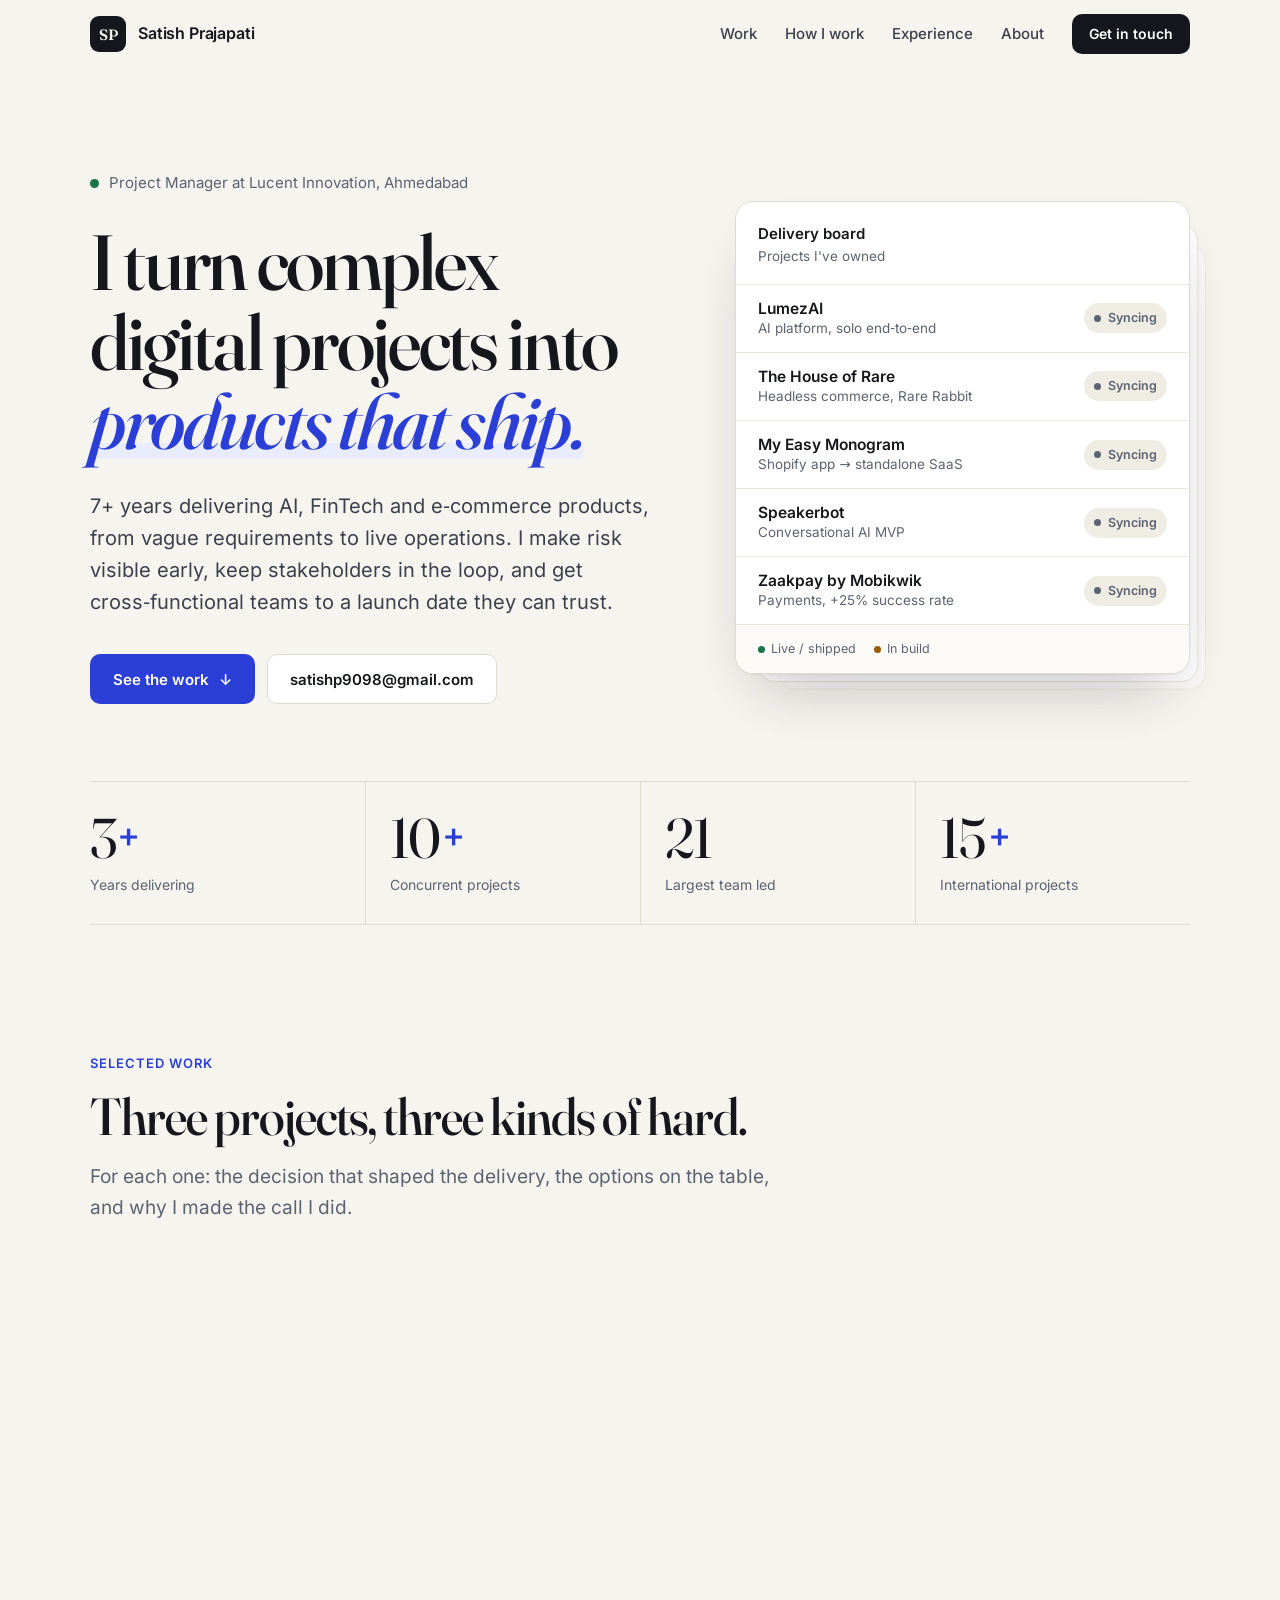
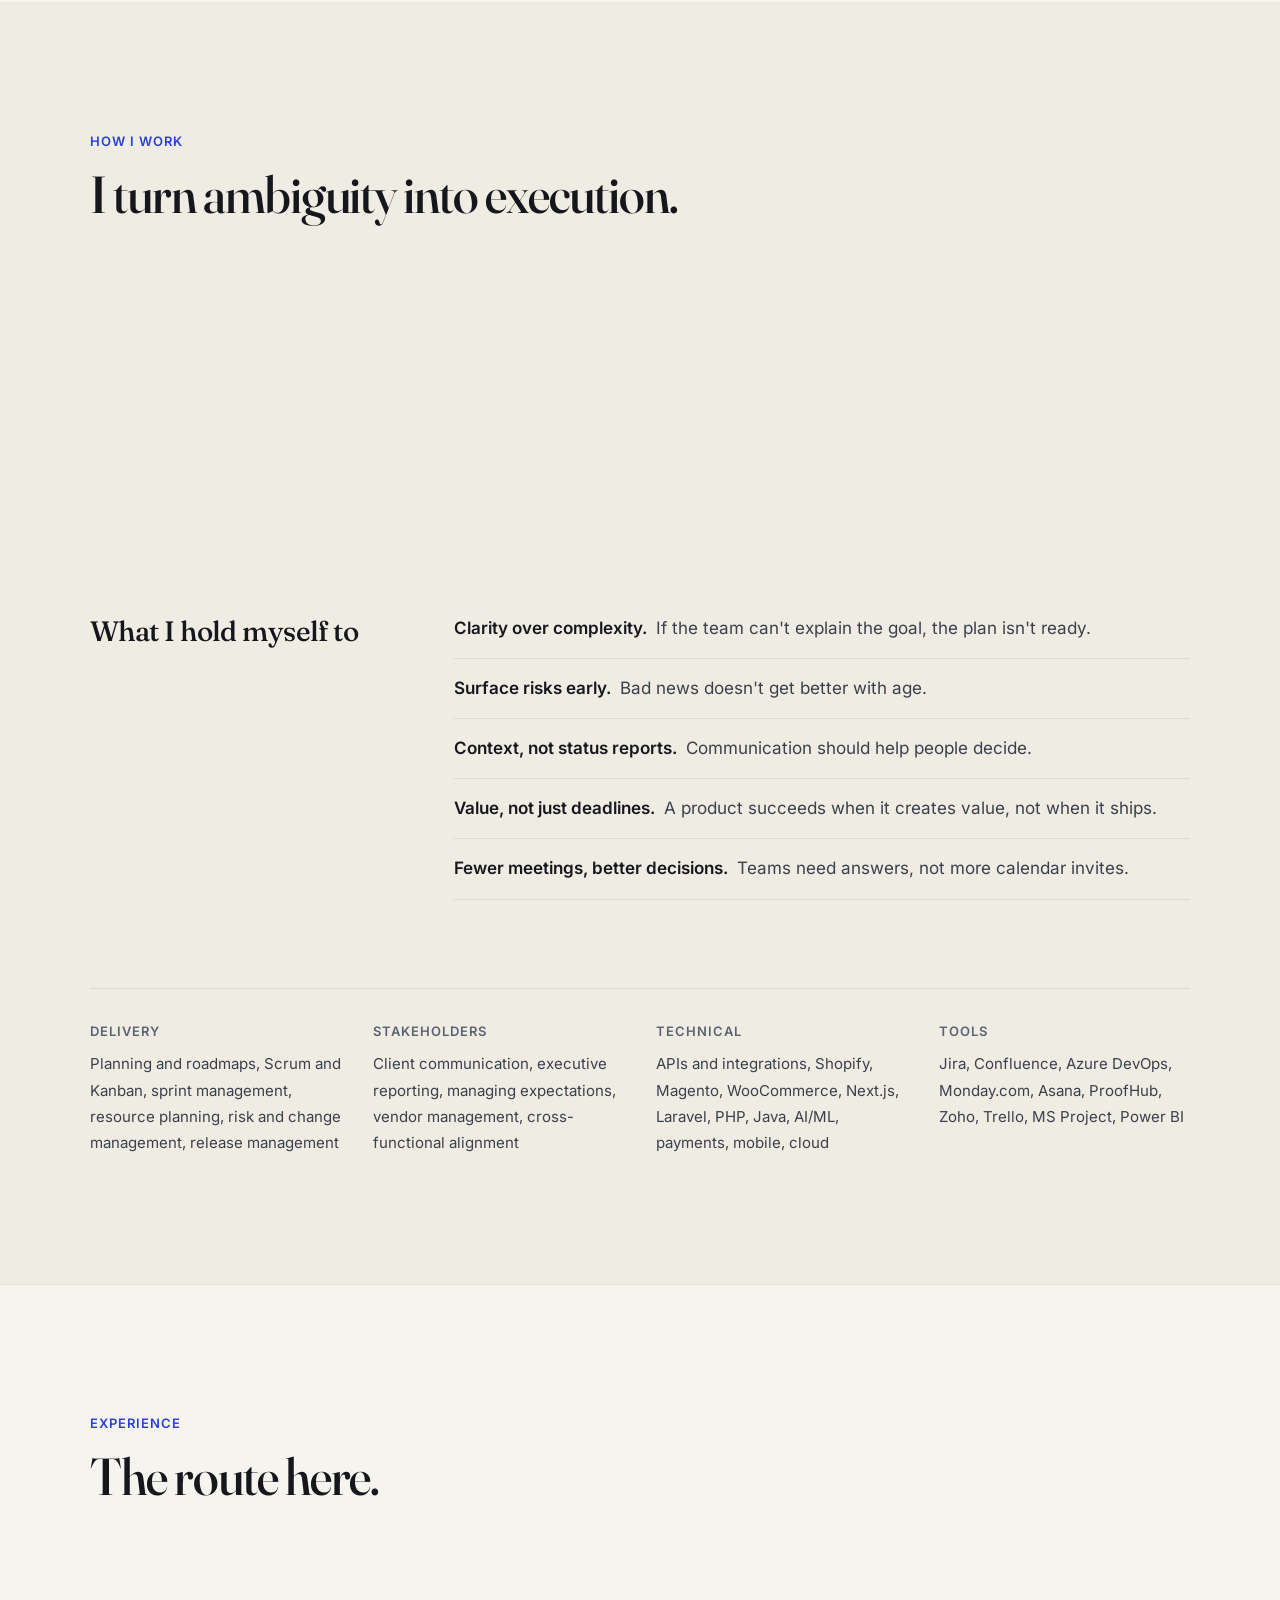
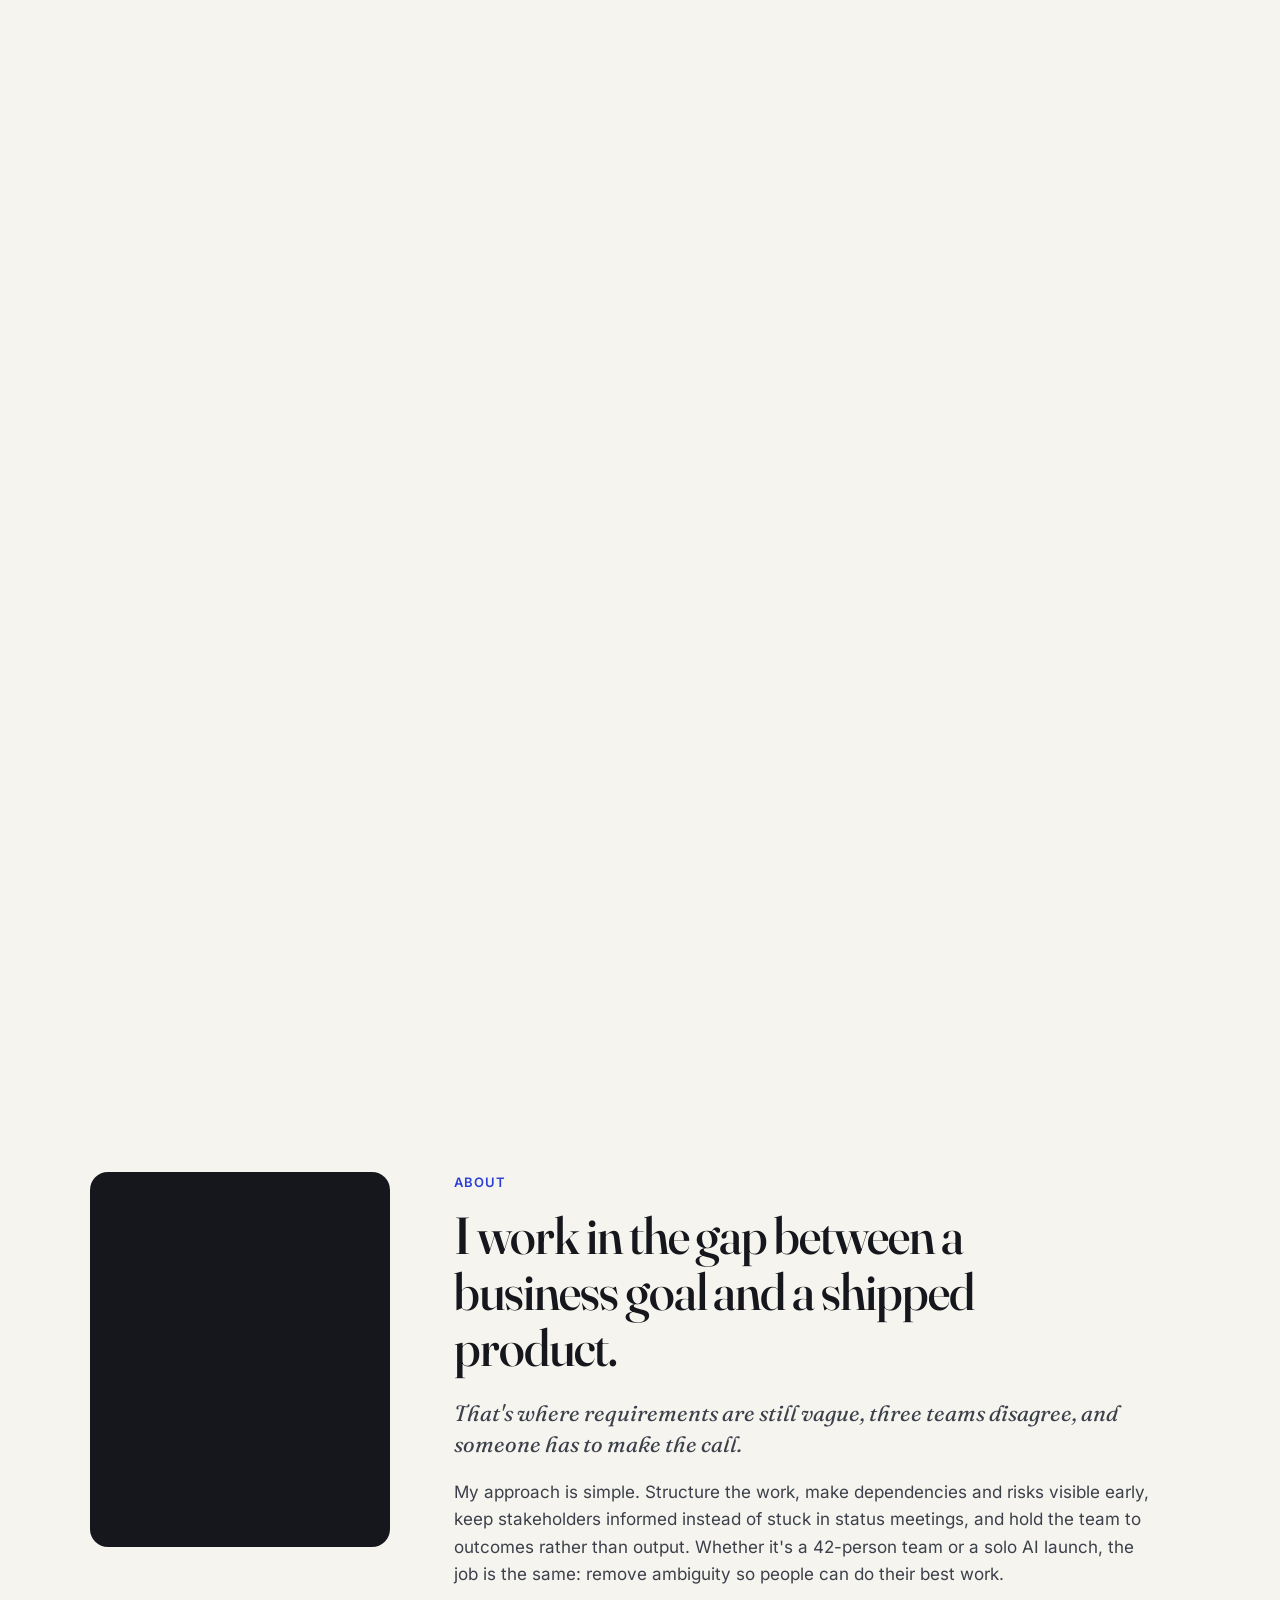
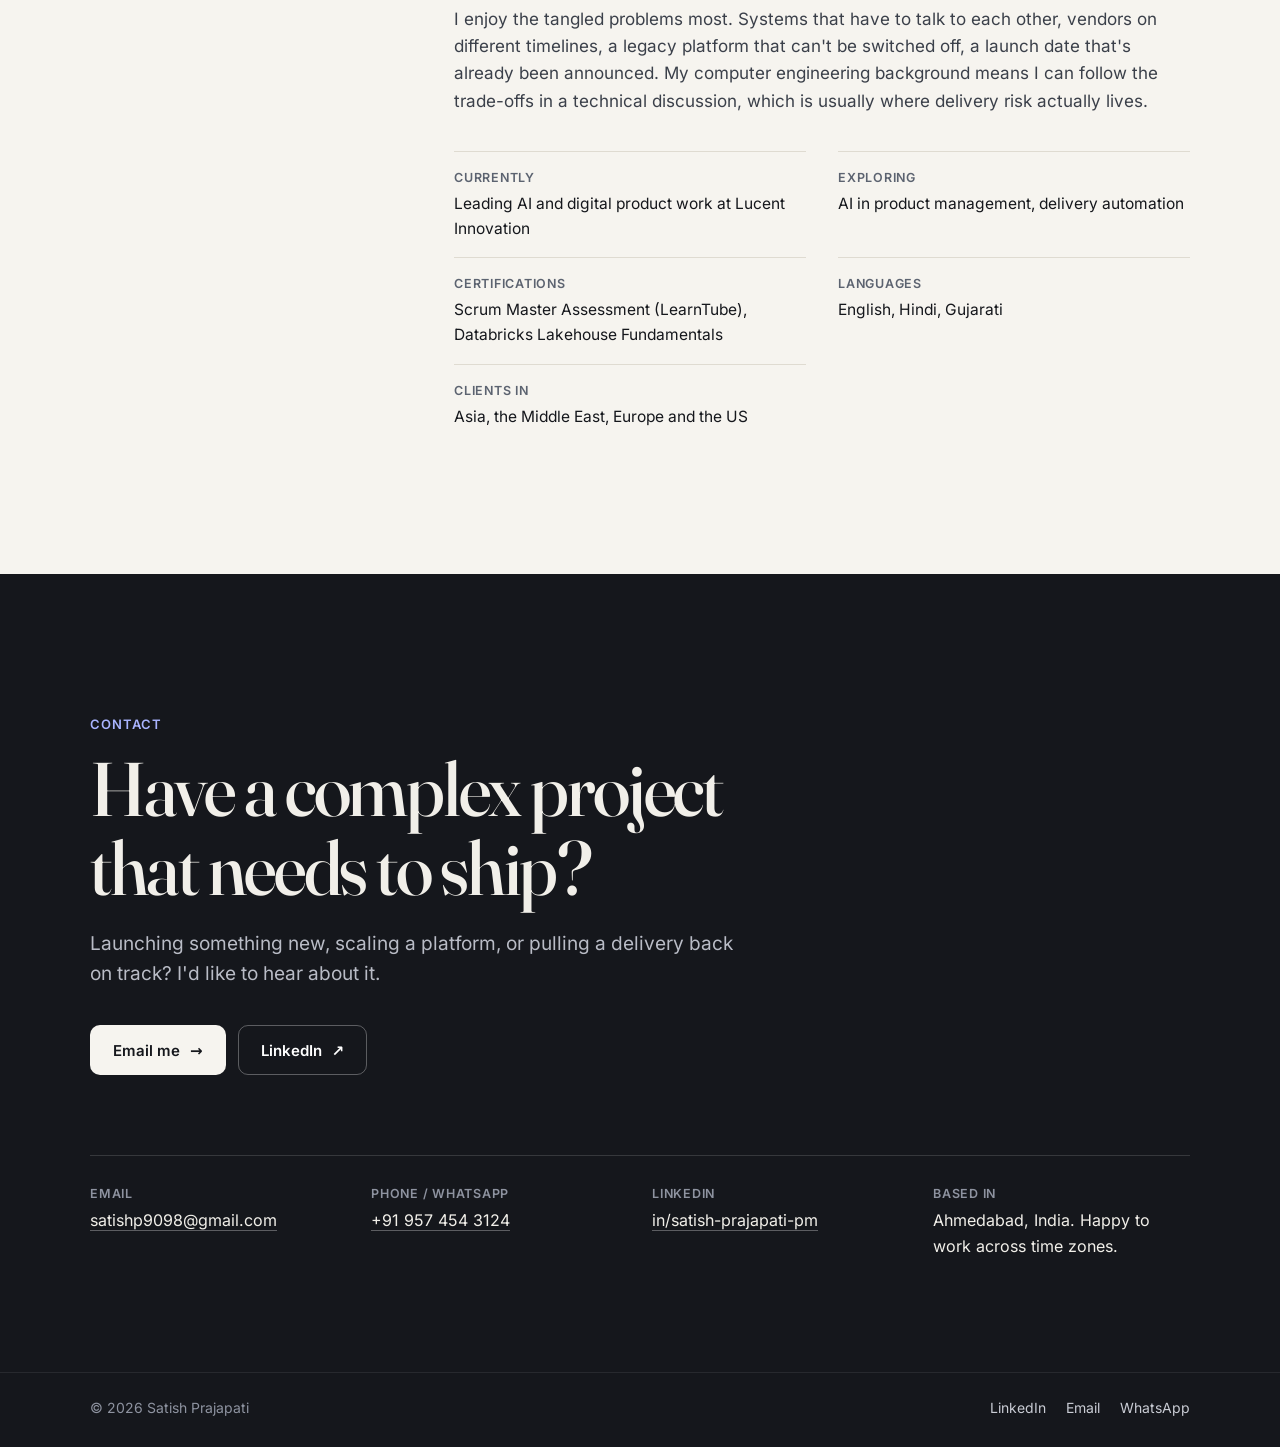
==== commit 641cfce4: "Redesign portfolio New layout, type and colour system, case studies, delivery timeline and contact s" ====
--- a/index.html
+++ b/index.html
@@ -1,825 +1,422 @@
-<!DOCTYPE html>
+<!doctype html>
 <html lang="en">
 <head>
-<meta charset="utf-8" />
-<meta name="viewport" content="width=device-width, initial-scale=1" />
-<title>Satish Prajapati — Digital Product &amp; Delivery Leader</title>
-<meta name="description" content="Satish Prajapati is a Digital Product &amp; Delivery Leader with 7+ years turning complex digital projects across AI, FinTech, e-commerce, publishing and mobile into products that ship." />
-<meta name="author" content="Satish Prajapati" />
-<link rel="canonical" href="https://satish-prajapati-pm.github.io/" />
-
-<meta property="og:type" content="profile" />
-<meta property="og:url" content="https://satish-prajapati-pm.github.io/" />
-<meta property="og:title" content="Satish Prajapati — Digital Product &amp; Delivery Leader" />
-<meta property="og:description" content="I turn complex digital projects into products that ship." />
-<meta property="og:image" content="https://satish-prajapati-pm.github.io/assets/media/og-image.png" />
-<meta name="twitter:card" content="summary_large_image" />
-
-<link rel="icon" href="assets/media/favicon.svg" type="image/svg+xml" />
-<link rel="preconnect" href="https://fonts.googleapis.com" />
-<link rel="preconnect" href="https://fonts.gstatic.com" crossorigin />
-<link href="https://fonts.googleapis.com/css2?family=Space+Grotesk:wght@400;500;600;700&amp;family=Geist:wght@300..700&amp;family=Geist+Mono:wght@400;500&amp;display=swap" rel="stylesheet" />
-<link rel="stylesheet" href="assets/css/style.css" />
-
-<script type="application/ld+json">
-{
-  "@context": "https://schema.org",
-  "@type": "Person",
-  "name": "Satish Prajapati",
-  "jobTitle": "Project Manager — Digital Product & Delivery",
-  "url": "https://satish-prajapati-pm.github.io/",
-  "email": "mailto:satishp9098@gmail.com",
-  "telephone": "+91-957-454-3124",
-  "address": { "@type": "PostalAddress", "addressLocality": "Ahmedabad", "addressCountry": "IN" },
-  "sameAs": ["https://www.linkedin.com/in/satish-prajapati-pm/"],
-  "worksFor": { "@type": "Organization", "name": "Lucent Innovation" },
-  "knowsAbout": ["Project Management", "Digital Product Delivery", "Agile Leadership", "Headless Commerce", "Payment Integrations", "AI Product Delivery"]
-}
-</script>
+  <meta charset="utf-8">
+  <meta name="viewport" content="width=device-width, initial-scale=1">
+  <meta http-equiv="Content-Security-Policy" content="default-src 'self'; script-src 'self' 'sha256-qOhFsq0QMV2REqNwk5hGH5bZE9SkX6gt6yeyKdYPv+U='; style-src 'self'; font-src 'self'; img-src 'self'; connect-src 'none'; object-src 'none'; base-uri 'self'; form-action 'none'; upgrade-insecure-requests">
+  <meta name="referrer" content="strict-origin-when-cross-origin">
+
+  <title>Satish Prajapati | Project Manager, Digital Product Delivery</title>
+  <meta name="description" content="Project Manager with 7+ years delivering AI, FinTech and e-commerce products. 20+ concurrent projects, teams of up to 42, clients in Asia, Europe and the US.">
+  <meta name="author" content="Satish Prajapati">
+  <meta name="color-scheme" content="light">
+  <meta name="theme-color" content="#f6f4ef">
+  <link rel="canonical" href="https://satish-prajapati-pm.github.io/">
+
+  <meta property="og:type" content="profile">
+  <meta property="og:url" content="https://satish-prajapati-pm.github.io/">
+  <meta property="og:title" content="Satish Prajapati | Project Manager">
+  <meta property="og:description" content="I turn complex digital projects into products that ship. AI, FinTech and e-commerce delivery.">
+  <meta property="og:image" content="https://satish-prajapati-pm.github.io/assets/media/og-image.png">
+  <meta property="og:image:width" content="1200">
+  <meta property="og:image:height" content="630">
+  <meta name="twitter:card" content="summary_large_image">
+
+  <link rel="icon" href="assets/media/favicon.svg" type="image/svg+xml">
+  <link rel="apple-touch-icon" href="assets/media/apple-touch-icon.png">
+  <link rel="preload" href="assets/fonts/fraunces.woff2" as="font" type="font/woff2" crossorigin>
+  <link rel="preload" href="assets/fonts/inter.woff2" as="font" type="font/woff2" crossorigin>
+  <link rel="stylesheet" href="assets/css/style.css">
+  <script>document.documentElement.classList.add("js")</script>
+
+  <script type="application/ld+json">
+  {
+    "@context": "https://schema.org",
+    "@type": "Person",
+    "name": "Satish Prajapati",
+    "jobTitle": "Project Manager",
+    "url": "https://satish-prajapati-pm.github.io/",
+    "image": "https://satish-prajapati-pm.github.io/assets/media/satish.jpg",
+    "email": "mailto:satishp9098@gmail.com",
+    "address": { "@type": "PostalAddress", "addressLocality": "Ahmedabad", "addressCountry": "IN" },
+    "sameAs": ["https://www.linkedin.com/in/satish-prajapati-pm/"],
+    "worksFor": { "@type": "Organization", "name": "Lucent Innovation" },
+    "knowsAbout": ["Project Management", "Agile", "Scrum", "Headless Commerce", "Payment Integrations", "AI Product Delivery"]
+  }
+  </script>
 </head>
 <body>
-
-<a href="#main" class="visually-hidden">Skip to content</a>
-
-<div class="aura" aria-hidden="true">
-  <div class="aura__blob aura__blob--1"></div>
-  <div class="aura__blob aura__blob--2"></div>
-  <div class="aura__blob aura__blob--3"></div>
-  <div class="aura__veil"></div>
-  <div class="aura__grid"></div>
-</div>
-
-<div class="page">
-
-<header class="site-header">
-  <div class="shell site-header__bar">
-    <a class="logo" href="#top">
-      <span class="logo__mark">SP</span>
-      <span class="logo__word">Satish Prajapati</span>
-    </a>
-    <nav class="nav" aria-label="Primary">
-      <div class="nav__links">
-        <a href="#work">Work</a>
-        <a href="#approach">Approach</a>
-        <a href="#experience">Experience</a>
-        <a href="#about">About</a>
-      </div>
-      <a class="nav__cta" href="#contact">Let's talk <span class="btn__arrow">&#8594;</span></a>
-      <button class="nav__burger" type="button" data-burger aria-label="Open menu" aria-expanded="false" aria-controls="nav-drawer">
-        <span></span><span></span>
-      </button>
-    </nav>
-  </div>
-  <div class="drawer" id="nav-drawer">
-    <a href="#work">Work</a>
-    <a href="#approach">Approach</a>
-    <a href="#experience">Experience</a>
-    <a href="#about">About</a>
-    <a href="#contact">Let's talk &#8594;</a>
-  </div>
-  <div class="scroll-progress" data-progress></div>
-</header>
-
-<main id="main">
-<span id="top"></span>
-
-<!-- ============================ HERO ============================ -->
-<section class="shell hero">
-  <div class="hero__grid">
-    <div>
-      <p class="hero__badge"><span class="hero__dot"></span>Project Manager / Digital Product Delivery</p>
-      <h1 class="hero__title">I turn complex digital projects into <span class="grad-text">products that ship.</span></h1>
-      <p class="hero__lede">7+ years leading cross-functional teams and delivering digital products across AI, FinTech, e&#8209;commerce, healthcare, publishing and mobile — from discovery and planning through launch and continuous improvement.</p>
-      <div class="hero__actions">
-        <a class="btn btn--primary" href="#work">View selected work <span class="btn__arrow">&#8594;</span></a>
-        <a class="btn btn--ghost" href="#contact">Let's talk <span class="btn__arrow">&#8594;</span></a>
-      </div>
-      <div class="hero__stats">
-        <div>
-          <div class="hero__stat-num" data-count="7" data-suffix="+">7+</div>
-          <div class="hero__stat-label">Years</div>
-        </div>
-        <div>
-          <div class="hero__stat-num c-cyan" data-count="20" data-suffix="+">20+</div>
-          <div class="hero__stat-label">Projects</div>
-        </div>
-        <div>
-          <div class="hero__stat-num c-lime" data-count="42">42</div>
-          <div class="hero__stat-label">Largest team</div>
-        </div>
-        <div>
-          <div class="hero__stat-num c-magenta" data-count="30" data-suffix="+">30+</div>
-          <div class="hero__stat-label">International</div>
-        </div>
-      </div>
+  <a class="skip" href="#main">Skip to content</a>
+
+  <header class="header">
+    <div class="wrap header__bar">
+      <a class="brand" href="#top" aria-label="Satish Prajapati, back to top">
+        <span class="brand__mark" aria-hidden="true">SP</span>
+        <span class="brand__name">Satish Prajapati</span>
+      </a>
+      <nav class="nav" aria-label="Main">
+        <ul class="nav__links" id="nav-links">
+          <li><a href="#work">Work</a></li>
+          <li><a href="#method">How I work</a></li>
+          <li><a href="#experience">Experience</a></li>
+          <li><a href="#about">About</a></li>
+          <li class="nav__mobile-only"><a href="#contact">Contact</a></li>
+        </ul>
+        <a class="btn btn--sm btn--ink nav__cta" href="#contact">Get in touch</a>
+        <button class="nav__toggle" type="button" aria-expanded="false" aria-controls="nav-links" aria-label="Menu">
+          <span></span><span></span>
+        </button>
+      </nav>
     </div>
-
-    <div class="lifecycle" aria-hidden="true">
-      <div class="lifecycle__ring"></div>
-      <div class="lifecycle__ring lifecycle__ring--2"></div>
-      <div class="lifecycle__stage">
-        <div class="lifecycle__face">Idea</div>
-        <div class="lifecycle__face">Plan</div>
-        <div class="lifecycle__face">Build</div>
-        <div class="lifecycle__face">Test</div>
-        <div class="lifecycle__face">Launch</div>
-        <div class="lifecycle__face">Improve</div>
-      </div>
+  </header>
+
+  <main id="main">
+    <span id="top"></span>
+
+    <section class="hero wrap">
+      <div class="hero__copy">
+        <p class="hero__meta"><span class="pulse" aria-hidden="true"></span>Project Manager at Lucent Innovation, Ahmedabad</p>
+        <h1 class="hero__title">I turn complex digital projects into <em>products that ship.</em></h1>
+        <p class="hero__lede">7+ years delivering AI, FinTech and e&#8209;commerce products, from vague requirements to live operations. I make risk visible early, keep stakeholders in the loop, and get cross&#8209;functional teams to a launch date they can trust.</p>
+        <div class="hero__actions">
+          <a class="btn btn--accent" href="#work">See the work <span aria-hidden="true">&darr;</span></a>
+          <a class="btn btn--outline" href="mailto:satishp9098@gmail.com">satishp9098@gmail.com</a>
+        </div>
+      </div>
+
+      <div class="scene">
+        <div class="stack" data-stack>
+          <div class="stack__sheet stack__sheet--back" aria-hidden="true"></div>
+          <div class="stack__sheet" aria-hidden="true"></div>
+          <aside class="board" aria-labelledby="board-title">
+            <div class="board__head">
+              <p class="board__title" id="board-title">Delivery board</p>
+              <p class="board__sub">Projects I've owned</p>
+            </div>
+            <ul>
+              <li class="board__row">
+                <div><p class="board__name">LumezAI</p><p class="board__type">AI platform, solo end&#8209;to&#8209;end</p></div>
+                <span class="status status--live">Live</span>
+              </li>
+              <li class="board__row">
+                <div><p class="board__name">The House of Rare</p><p class="board__type">Headless commerce, Rare Rabbit</p></div>
+                <span class="status status--live">Shipped</span>
+              </li>
+              <li class="board__row">
+                <div><p class="board__name">My Easy Monogram</p><p class="board__type">Shopify app &rarr; standalone SaaS</p></div>
+                <span class="status status--build">Phase 3</span>
+              </li>
+              <li class="board__row">
+                <div><p class="board__name">Speakerbot</p><p class="board__type">Conversational AI MVP</p></div>
+                <span class="status status--live">Shipped</span>
+              </li>
+              <li class="board__row">
+                <div><p class="board__name">Zaakpay by Mobikwik</p><p class="board__type">Payments, +25% success rate</p></div>
+                <span class="status status--live">Shipped</span>
+              </li>
+            </ul>
+            <p class="board__legend"><span class="dot dot--live"></span>Live / shipped <span class="dot dot--build"></span>In build</p>
+          </aside>
+        </div>
+      </div>
+    </section>
+
+    <section class="wrap" aria-label="Key numbers">
+      <dl class="stats">
+        <div><dt>Years delivering</dt><dd><span data-count="7">7</span><span class="plus">+</span></dd></div>
+        <div><dt>Concurrent projects</dt><dd><span data-count="20">20</span><span class="plus">+</span></dd></div>
+        <div><dt>Largest team led</dt><dd><span data-count="42">42</span></dd></div>
+        <div><dt>International projects</dt><dd><span data-count="30">30</span><span class="plus">+</span></dd></div>
+      </dl>
+    </section>
+
+    <section class="section wrap" id="work" aria-labelledby="work-title">
+      <header class="section__head">
+        <p class="eyebrow">Selected work</p>
+        <h2 class="section__title" id="work-title">Three projects, three kinds of hard.</h2>
+        <p class="section__intro">For each one: the decision that shaped the delivery, the options on the table, and why I made the call I did.</p>
+      </header>
+
+      <article class="case reveal" id="lumezai">
+        <div class="case__top"><p class="case__num">01</p><span class="status status--live">Live</span></div>
+        <h3 class="case__title">LumezAI</h3>
+        <p class="case__hook">Concept to production, and still running it after launch.</p>
+        <dl class="case__meta">
+          <div><dt>Domain</dt><dd>AI platform</dd></div>
+          <div><dt>Role</dt><dd>Sole owner, concept to live operations</dd></div>
+          <div class="case__meta-wide"><dt>Scope</dt><dd>Requirements, roadmap, build coordination, QA, release, operations</dd></div>
+        </dl>
+        <div class="case__body">
+          <p>An AI product with no delivery structure around it. Someone had to own everything from shaping the requirements to keeping it stable once real users showed up. I took it from concept to a live platform and I run it today.</p>
+
+          <div class="decision">
+            <p class="decision__label">Decision record</p>
+            <p class="decision__question">One owner across concept, build and operations means competing priorities every day. How do we get to launch?</p>
+            <ol class="decision__options">
+              <li>Build wide, launch once</li>
+              <li class="is-chosen">Narrow the scope, launch, then iterate on real usage</li>
+              <li>Hold the launch until it's feature-complete</li>
+            </ol>
+            <p class="decision__why"><strong>Why:</strong> assumptions about how people use AI products rarely survive production. Live signal beats another planning cycle.</p>
+          </div>
+
+          <blockquote class="lesson"><p class="lesson__label">Lesson</p>Owning a product after launch changes how you plan before it. Logging, failure modes and support paths belong in the roadmap, not the retrospective.</blockquote>
+        </div>
+      </article>
+
+      <article class="case reveal" id="house-of-rare">
+        <div class="case__top"><p class="case__num">02</p><span class="status status--live">Shipped</span></div>
+        <h3 class="case__title">The House of Rare</h3>
+        <p class="case__hook">Rebuilding a fashion brand's storefront for speed without giving up Shopify.</p>
+        <dl class="case__meta">
+          <div><dt>Client</dt><dd>Rare Rabbit</dd></div>
+          <div><dt>Domain</dt><dd>Headless commerce</dd></div>
+          <div class="case__meta-wide"><dt>Team</dt><dd>UX, frontend, backend, QA and vendors</dd></div>
+          <div class="case__meta-wide"><dt>Stack</dt><dd>Shopify, Next.js, Unicommerce, Fastrr, Contentsquare, FealtyX</dd></div>
+        </dl>
+        <div class="case__body">
+          <p>A fast-growing fashion brand had outgrown its Shopify theme. Page speed and the customer experience were both capped by it. I owned the project end to end: estimates, sprint planning, four third-party integrations, QA, release and client communication. We shipped a Next.js storefront on top of Shopify with fulfilment, checkout, loyalty and analytics running in production.</p>
+
+          <div class="decision">
+            <p class="decision__label">Decision record</p>
+            <p class="decision__question">Performance and flexibility are capped by the theme layer. What do we change?</p>
+            <ol class="decision__options">
+              <li>Optimise the existing theme</li>
+              <li class="is-chosen">Headless Next.js storefront on top of Shopify</li>
+              <li>Replace the commerce platform entirely</li>
+            </ol>
+            <p class="decision__why"><strong>Why:</strong> full control over the frontend and its performance, with no disruption to the catalogue, admin and operations the business already relied on.</p>
+          </div>
+
+          <blockquote class="lesson"><p class="lesson__label">Lesson</p>In a headless build the frontend is the easy part. The real risk sits in the third-party contracts, so integration owners, test data and fallbacks get planned in sprint one, not at launch.</blockquote>
+        </div>
+      </article>
+
+      <article class="case reveal" id="my-easy-monogram">
+        <div class="case__top"><p class="case__num">03</p><span class="status status--build">Phase 3 in build</span></div>
+        <h3 class="case__title">My Easy Monogram</h3>
+        <p class="case__hook">From a single-platform Shopify app to a product that doesn't need a store at all.</p>
+        <dl class="case__meta">
+          <div><dt>Domain</dt><dd>Commerce SaaS</dd></div>
+          <div><dt>Role</dt><dd>Delivery lead, all three phases</dd></div>
+          <div class="case__meta-wide"><dt>Platforms</dt><dd>Shopify, WooCommerce, Etsy</dd></div>
+        </dl>
+        <div class="case__body">
+
+          <ol class="phases" aria-label="Product phases">
+            <li class="is-done"><span>Phase 1</span>Shopify app for one platform's merchants</li>
+            <li class="is-done"><span>Phase 2</span>Standalone app for Shopify, WooCommerce and Etsy</li>
+            <li class="is-current"><span>Phase 3, now</span>Built-in order management, so merchants can sell with no store</li>
+          </ol>
+
+          <div class="decision">
+            <p class="decision__label">Decision record</p>
+            <p class="decision__question">Growth is capped by the host platform, and every new channel means rebuilding the same product. How do we expand?</p>
+            <ol class="decision__options">
+              <li>Stay a Shopify app</li>
+              <li>Build a separate app per platform</li>
+              <li class="is-chosen">One standalone core with a thin integration layer per platform</li>
+            </ol>
+            <p class="decision__why"><strong>Why:</strong> one product to build and support, three markets to sell into, and a foundation that could later serve merchants with no store at all.</p>
+          </div>
+
+          <blockquote class="lesson"><p class="lesson__label">Lesson</p>Going platform-independent is a product decision long before it's an engineering one. Get the core domain right and every new channel becomes an integration, not a rewrite.</blockquote>
+        </div>
+      </article>
+
+      <div class="also reveal">
+        <h3 class="also__title">Also delivered</h3>
+        <ul class="also__grid">
+          <li>
+            <p class="also__name">PayU Gateway Suite</p>
+            <p class="also__domain">FinTech</p>
+            <p class="also__desc">PayU COD, Express Checkout and Seamless integrations, run in Agile sprints.</p>
+            <p class="also__result">3 payment products</p>
+          </li>
+          <li>
+            <p class="also__name">Speakerbot</p>
+            <p class="also__domain">AI / NLP</p>
+            <p class="also__desc">Conversational AI platform. Coordinated developers, ML engineers and UX; owned the roadmap, backlog and stakeholder demos.</p>
+            <p class="also__result">MVP shipped on schedule</p>
+          </li>
+          <li>
+            <p class="also__name">Zaakpay by Mobikwik</p>
+            <p class="also__domain">FinTech</p>
+            <p class="also__desc">Owned onsite and offsite payment solutions end to end: scope, timeline and vendors.</p>
+            <p class="also__result">+25% payment success rate</p>
+          </li>
+          <li>
+            <p class="also__name">ASTM Automation</p>
+            <p class="also__domain">E-commerce</p>
+            <p class="also__desc">Automated product imports by reworking the Magento scheduler.</p>
+            <p class="also__result">&minus;50% manual processing time</p>
+          </li>
+          <li>
+            <p class="also__name">SmartInvestor</p>
+            <p class="also__domain">Digital publishing</p>
+            <p class="also__desc">One WordPress Multisite setup publishing to Malaysia, Hong Kong and China.</p>
+            <p class="also__result">3 regions, 1 platform</p>
+          </li>
+          <li>
+            <p class="also__name">SADAD</p>
+            <p class="also__domain">FinTech, Qatar</p>
+            <p class="also__desc">Shopify payment app for Qatar's SADAD gateway, with transactions and order status synced back to Shopify.</p>
+            <p class="also__result">Payments synced to Shopify</p>
+          </li>
+          <li>
+            <p class="also__name">OffGrid</p>
+            <p class="also__domain">Secure mobile</p>
+            <p class="also__desc">Led the iOS and Android teams on a secure messaging app: security protocols and feature parity.</p>
+            <p class="also__result">iOS + Android parity</p>
+          </li>
+        </ul>
+      </div>
+    </section>
+
+    <section class="section section--tint" id="method" aria-labelledby="method-title">
+      <div class="wrap">
+        <header class="section__head">
+          <p class="eyebrow">How I work</p>
+          <h2 class="section__title" id="method-title">I turn ambiguity into execution.</h2>
+        </header>
+
+        <ol class="method">
+          <li class="reveal"><span class="method__num">01</span><h3>Understand</h3><p>Business goals, user needs, constraints and what success looks like, before anything gets planned.</p></li>
+          <li class="reveal"><span class="method__num">02</span><h3>Structure</h3><p>Scope, priorities, roadmap, people and dependencies, in a shape the team can actually execute.</p></li>
+          <li class="reveal"><span class="method__num">03</span><h3>Align</h3><p>Business, design, engineering, QA and stakeholders all describing the plan the same way.</p></li>
+          <li class="reveal"><span class="method__num">04</span><h3>Execute</h3><p>Sprints, tracking and risk management. Momentum comes from decisions made on time.</p></li>
+          <li class="reveal"><span class="method__num">05</span><h3>Launch</h3><p>QA, release planning, deployment and sign-off. A release is a coordinated event.</p></li>
+          <li class="reveal"><span class="method__num">06</span><h3>Improve</h3><p>Measure, learn, iterate. Shipping is where a product starts earning its keep.</p></li>
+        </ol>
+
+        <div class="principles">
+          <h3 class="principles__title">What I hold myself to</h3>
+          <ul>
+            <li><strong>Clarity over complexity.</strong> If the team can't explain the goal, the plan isn't ready.</li>
+            <li><strong>Surface risks early.</strong> Bad news doesn't get better with age.</li>
+            <li><strong>Context, not status reports.</strong> Communication should help people decide.</li>
+            <li><strong>Value, not just deadlines.</strong> A product succeeds when it creates value, not when it ships.</li>
+            <li><strong>Fewer meetings, better decisions.</strong> Teams need answers, not more calendar invites.</li>
+          </ul>
+        </div>
+
+        <div class="skills">
+          <div>
+            <h3>Delivery</h3>
+            <p>Planning and roadmaps, Scrum and Kanban, sprint management, resource planning, risk and change management, release management</p>
+          </div>
+          <div>
+            <h3>Stakeholders</h3>
+            <p>Client communication, executive reporting, managing expectations, vendor management, cross-functional alignment</p>
+          </div>
+          <div>
+            <h3>Technical</h3>
+            <p>APIs and integrations, Shopify, Magento, WooCommerce, Next.js, Laravel, PHP, Java, AI/ML, payments, mobile, cloud</p>
+          </div>
+          <div>
+            <h3>Tools</h3>
+            <p>Jira, Confluence, Azure DevOps, Monday.com, Asana, ProofHub, Zoho, Trello, MS Project, Power BI</p>
+          </div>
+        </div>
+      </div>
+    </section>
+
+    <section class="section wrap" id="experience" aria-labelledby="experience-title">
+      <header class="section__head">
+        <p class="eyebrow">Experience</p>
+        <h2 class="section__title" id="experience-title">The route here.</h2>
+      </header>
+
+      <ol>
+        <li class="job reveal">
+          <div class="job__dates"><span class="status status--live">Now</span><p>Dec 2023 &ndash; present</p></div>
+          <div>
+            <h3 class="job__title">Project Manager</h3>
+            <p class="job__org">Lucent Innovation, Ahmedabad</p>
+            <ul class="job__wins">
+              <li>Run <strong>20+ concurrent projects</strong> with Scrum and Kanban across Jira, Monday, Zoho, Asana and ProofHub.</li>
+              <li>Lead cross-functional teams of up to <strong>42 people</strong>; raised team productivity by <strong>30%</strong> through Agile coaching.</li>
+              <li>Cut project risk by <strong>40%</strong> with a structured risk-management process.</li>
+              <li>Owned delivery of LumezAI, The House of Rare, and My Easy Monogram's move to a standalone product.</li>
+              <li>Led the Speakerbot conversational AI platform; the MVP shipped on schedule.</li>
+            </ul>
+          </div>
+        </li>
+        <li class="job reveal">
+          <div class="job__dates"><p>Jan 2019 &ndash; Nov 2023</p></div>
+          <div>
+            <h3 class="job__title">Project Manager</h3>
+            <p class="job__org">Aimsinfosoft, Ahmedabad</p>
+            <ul class="job__wins">
+              <li>Managed <strong>30+ international projects</strong> with <strong>95% client satisfaction</strong>.</li>
+              <li>Delivered under budget, with a <strong>15% cost reduction</strong>.</li>
+              <li>Introduced Agile ceremonies and retrospectives: shorter cycles, more predictable sprints.</li>
+              <li>Standardised documentation and reporting so leadership always had visibility.</li>
+            </ul>
+          </div>
+        </li>
+        <li class="job job--edu reveal">
+          <div class="job__dates"><p>2012 &ndash; 2017</p></div>
+          <div>
+            <h3 class="job__title">Diploma, Computer Engineering</h3>
+            <p class="job__org">Ganpat University, B. S. Patel Polytechnic</p>
+            <p class="job__note">The technical grounding that lets me hold a real conversation with engineers, and ask the questions that surface risk early.</p>
+          </div>
+        </li>
+      </ol>
+    </section>
+
+    <section class="section wrap about" id="about" aria-labelledby="about-title">
+      <div class="about__photo">
+        <img src="assets/media/satish.jpg" alt="Satish Prajapati" width="420" height="420" loading="lazy" decoding="async">
+      </div>
+      <div class="about__text">
+        <p class="eyebrow">About</p>
+        <h2 class="section__title" id="about-title">I work in the gap between a business goal and a shipped product.</h2>
+        <p class="about__lede">That's where requirements are still vague, three teams disagree, and someone has to make the call.</p>
+        <p>My approach is simple. Structure the work, make dependencies and risks visible early, keep stakeholders informed instead of stuck in status meetings, and hold the team to outcomes rather than output. Whether it's a 42-person team or a solo AI launch, the job is the same: remove ambiguity so people can do their best work.</p>
+        <p>I enjoy the tangled problems most. Systems that have to talk to each other, vendors on different timelines, a legacy platform that can't be switched off, a launch date that's already been announced. My computer engineering background means I can follow the trade-offs in a technical discussion, which is usually where delivery risk actually lives.</p>
+
+        <dl class="about__facts">
+          <div><dt>Currently</dt><dd>Leading AI and digital product work at Lucent Innovation</dd></div>
+          <div><dt>Exploring</dt><dd>AI in product management, delivery automation</dd></div>
+          <div><dt>Certifications</dt><dd>Scrum Master Assessment (LearnTube), Databricks Lakehouse Fundamentals</dd></div>
+          <div><dt>Languages</dt><dd>English, Hindi, Gujarati</dd></div>
+          <div><dt>Clients in</dt><dd>Asia, the Middle East, Europe and the US</dd></div>
+        </dl>
+      </div>
+    </section>
+
+    <section class="contact" id="contact" aria-labelledby="contact-title">
+      <div class="wrap contact__inner">
+        <p class="eyebrow eyebrow--light">Contact</p>
+        <h2 class="contact__title" id="contact-title">Have a complex project that needs to ship?</h2>
+        <p class="contact__lede">Launching something new, scaling a platform, or pulling a delivery back on track? I'd like to hear about it.</p>
+        <div class="contact__actions">
+          <a class="btn btn--paper" href="mailto:satishp9098@gmail.com">Email me <span aria-hidden="true">&rarr;</span></a>
+          <a class="btn btn--outline-light" href="https://www.linkedin.com/in/satish-prajapati-pm/" target="_blank" rel="noopener noreferrer">LinkedIn <span aria-hidden="true">&nearr;</span></a>
+        </div>
+        <dl class="contact__details">
+          <div><dt>Email</dt><dd><a href="mailto:satishp9098@gmail.com">satishp9098@gmail.com</a></dd></div>
+          <div><dt>Phone / WhatsApp</dt><dd><a href="tel:+919574543124">+91 957 454 3124</a></dd></div>
+          <div><dt>LinkedIn</dt><dd><a href="https://www.linkedin.com/in/satish-prajapati-pm/" target="_blank" rel="noopener noreferrer">in/satish-prajapati-pm</a></dd></div>
+          <div><dt>Based in</dt><dd>Ahmedabad, India. Happy to work across time zones.</dd></div>
+        </dl>
+      </div>
+    </section>
+  </main>
+
+  <footer class="footer">
+    <div class="wrap footer__inner">
+      <p>&copy; <span data-year>2026</span> Satish Prajapati</p>
+      <p class="footer__links">
+        <a href="https://www.linkedin.com/in/satish-prajapati-pm/" target="_blank" rel="noopener noreferrer">LinkedIn</a>
+        <a href="mailto:satishp9098@gmail.com">Email</a>
+        <a href="https://wa.me/919574543124" target="_blank" rel="noopener noreferrer">WhatsApp</a>
+      </p>
     </div>
-  </div>
-</section>
-
-<!-- ============================ PROOF ============================ -->
-<section class="shell section" aria-labelledby="numbers-h">
-  <div class="section-head">
-    <span class="eyebrow eyebrow--violet">01 / Proof</span>
-    <h2 class="section-title" id="numbers-h">Delivery, measured.</h2>
-  </div>
-  <div class="metrics">
-    <div class="metric metric--violet" data-tilt><div class="metric__inner">
-      <div class="metric__num c-violet" data-count="7" data-suffix="+">7+</div>
-      <div class="metric__label">Years leading digital delivery</div>
-    </div></div>
-    <div class="metric metric--cyan" data-tilt><div class="metric__inner">
-      <div class="metric__num c-cyan" data-count="20" data-suffix="+">20+</div>
-      <div class="metric__label">Concurrent projects managed</div>
-    </div></div>
-    <div class="metric metric--lime" data-tilt><div class="metric__inner">
-      <div class="metric__num c-lime" data-count="42">42</div>
-      <div class="metric__label">Largest cross-functional team led</div>
-    </div></div>
-    <div class="metric metric--magenta" data-tilt><div class="metric__inner">
-      <div class="metric__num c-magenta" data-count="30" data-suffix="+">30+</div>
-      <div class="metric__label">International projects delivered</div>
-    </div></div>
-    <div class="metric metric--amber" data-tilt><div class="metric__inner">
-      <div class="metric__num c-amber" data-count="95" data-suffix="%">95%</div>
-      <div class="metric__label">Client satisfaction across portfolio</div>
-    </div></div>
-    <div class="metric metric--violet" data-tilt><div class="metric__inner">
-      <div class="metric__num c-violet" data-count="30" data-prefix="+" data-suffix="%">+30%</div>
-      <div class="metric__label">Team productivity via Agile coaching</div>
-    </div></div>
-    <div class="metric metric--cyan" data-tilt><div class="metric__inner">
-      <div class="metric__num c-cyan" data-count="40" data-prefix="&#8722;" data-suffix="%">&#8722;40%</div>
-      <div class="metric__label">Project risk through proactive management</div>
-    </div></div>
-    <div class="metric metric--lime" data-tilt><div class="metric__inner">
-      <div class="metric__num c-lime" data-count="25" data-prefix="+" data-suffix="%">+25%</div>
-      <div class="metric__label">Payment success rate — Zaakpay by Mobikwik</div>
-    </div></div>
-  </div>
-</section>
-
-<!-- ============================ WORK ============================ -->
-<section class="shell section section--tight" id="work" aria-labelledby="work-h">
-  <div class="section-head">
-    <span class="eyebrow eyebrow--cyan">02 / Work</span>
-    <h2 class="section-title" id="work-h">Selected work.</h2>
-  </div>
-
-  <!-- 01 LumezAI -->
-  <article class="panel case case--1">
-    <div class="panel__inner">
-      <div class="case__grid">
-        <div>
-          <p class="eyebrow eyebrow--violet case__label">01 / AI Platform</p>
-          <h3 class="case__title">LumezAI</h3>
-          <p class="case__hook">Concept to production, owned end to end.</p>
-          <p class="case__body">Solo end-to-end ownership of an AI-powered platform — development, launch and live operations. Requirements, roadmap, build coordination, release and everything that follows a product going live.</p>
-          <div class="tag-row case__tags">
-            <span class="tag">AI / ML</span>
-            <span class="tag">End-to-end ownership</span>
-            <span class="tag">Live operations</span>
-          </div>
-        </div>
-        <div class="stack" aria-hidden="true">
-          <div class="stack__inner">
-            <div class="stack__layer stack__layer--cyan" style="transform:translateZ(150px); animation:floatY 7s ease-in-out infinite">
-              <p>Live operations</p><p>Monitoring · iteration · support</p>
-            </div>
-            <div class="stack__layer stack__layer--lime" style="transform:translateZ(98px) translateY(-112px); animation:floatY2 9s ease-in-out infinite">
-              <p>Launch</p><p>Release &amp; go-live</p>
-            </div>
-            <div class="stack__layer stack__layer--magenta" style="transform:translateZ(48px) translateY(-224px); animation:floatY 8s ease-in-out infinite">
-              <p>Build</p><p>AI platform development</p>
-            </div>
-            <div class="stack__layer stack__layer--violet" style="transform:translateZ(2px) translateY(-336px); animation:floatY2 10s ease-in-out infinite">
-              <p>Concept</p><p>Requirements &amp; roadmap</p>
-            </div>
-          </div>
-        </div>
-      </div>
-
-      <details class="study">
-        <summary>View case study <span>&#8594;</span></summary>
-        <div class="study__body">
-          <div class="study__cols">
-            <div>
-              <p class="study__k" style="color:var(--magenta-soft)">The challenge</p>
-              <p class="study__v">An AI product with no dedicated delivery structure around it — everything from shaping requirements to keeping it running after launch needed a single owner.</p>
-            </div>
-            <div>
-              <p class="study__k" style="color:var(--cyan-soft)">The objective</p>
-              <p class="study__v">Take the platform from concept to a live, operating product — and keep it stable and improving once real users were on it.</p>
-            </div>
-            <div>
-              <p class="study__k" style="color:var(--lime-soft)">My role</p>
-              <p class="study__v">Everything. Requirement definition, roadmap, build coordination, QA, release planning, launch and ongoing live operations — solo ownership of the full lifecycle.</p>
-            </div>
-          </div>
-
-          <div class="decision decision--1"><div class="decision__inner">
-            <p class="decision__title">Key decision</p>
-            <div class="decision__grid">
-              <div>
-                <p class="decision__k">Problem</p>
-                <p class="decision__v">A single owner across concept, build and live operations means competing priorities every single day.</p>
-              </div>
-              <div>
-                <p class="decision__k">Options</p>
-                <p class="decision__v decision__v--options">A — Build wide, launch once<br />B — Narrow scope, launch, then iterate live<br />C — Delay launch until feature-complete</p>
-              </div>
-              <div>
-                <p class="decision__k decision__k--pick">Decision</p>
-                <p class="decision__v decision__v--pick">B — Get it live, then improve against real usage.</p>
-              </div>
-              <div>
-                <p class="decision__k">Reason</p>
-                <p class="decision__v">With AI products, assumptions about how people will actually use them rarely survive contact with production. Live signal beats another planning cycle.</p>
-              </div>
-            </div>
-          </div></div>
-
-          <div class="study__cols">
-            <div>
-              <p class="study__k">Delivered</p>
-              <p class="study__v">A live AI-powered platform, in production and under active operation.</p>
-            </div>
-            <div>
-              <p class="study__k">Outcome</p>
-              <p class="todo">[LUMEZAI PRODUCT DESCRIPTION TO BE PROVIDED]</p>
-              <p class="todo">[USAGE / BUSINESS OUTCOME TO BE PROVIDED]</p>
-            </div>
-            <div>
-              <p class="study__k">Lesson</p>
-              <p class="study__v">Owning a product after launch changes how you plan before it. Operability — logging, failure modes, support paths — belongs in the roadmap, not the retrospective.</p>
-            </div>
-          </div>
-        </div>
-      </details>
-    </div>
-  </article>
-
-  <!-- 02 The House of Rare -->
-  <article class="panel case case--2">
-    <div class="panel__inner">
-      <div class="case__grid">
-        <div>
-          <p class="eyebrow eyebrow--magenta case__label">02 / Headless Commerce</p>
-          <h3 class="case__title">The House of Rare<br /><span>Rare Rabbit</span></h3>
-          <p class="case__hook">Re-engineering a fashion retailer's storefront for speed — without giving up Shopify.</p>
-          <p class="case__body">End-to-end ownership of a headless commerce transformation: Shopify retained as commerce backend and admin, a Next.js storefront in front of it, and a third-party ecosystem for fulfilment, checkout, analytics and experience.</p>
-          <div class="tag-row case__tags">
-            <span class="tag">Shopify</span>
-            <span class="tag">Next.js</span>
-            <span class="tag">Integrations</span>
-            <span class="tag">Release management</span>
-          </div>
-        </div>
-        <div class="stack" aria-hidden="true">
-          <div class="stack__inner">
-            <div class="stack__layer stack__layer--magenta" style="transform:translateZ(140px); animation:floatY 7s ease-in-out infinite">
-              <p>Layer 04</p><p>Customer experience</p>
-            </div>
-            <div class="stack__layer stack__layer--lime" style="transform:translateZ(94px) translateY(-118px); animation:floatY2 9s ease-in-out infinite">
-              <p>Layer 03 — ecosystem</p>
-              <div style="display:grid; grid-template-columns:1fr 1fr; gap:6px; margin-top:8px; font-size:12.5px; color:#F1FFD8">
-                <span>Unicommerce</span><span>Fastrr</span><span>Contentsquare</span><span>FealtyX</span>
-              </div>
-            </div>
-            <div class="stack__layer stack__layer--cyan" style="transform:translateZ(48px) translateY(-236px); animation:floatY 8s ease-in-out infinite">
-              <p>Layer 02</p><p>Next.js headless storefront</p>
-            </div>
-            <div class="stack__layer stack__layer--violet" style="transform:translateZ(2px) translateY(-354px); animation:floatY2 10s ease-in-out infinite">
-              <p>Layer 01</p><p>Shopify — commerce &amp; admin</p>
-            </div>
-          </div>
-        </div>
-      </div>
-
-      <details class="study">
-        <summary>View case study <span>&#8594;</span></summary>
-        <div class="study__body">
-          <div class="study__cols">
-            <div>
-              <p class="study__k" style="color:var(--magenta-soft)">The challenge</p>
-              <p class="study__v">A high-growth fashion brand's storefront experience was constrained by the theme layer of its existing Shopify build — limiting page performance and the flexibility to shape the customer experience.</p>
-            </div>
-            <div>
-              <p class="study__k" style="color:var(--cyan-soft)">The objective</p>
-              <p class="study__v">Faster pages, a more flexible storefront and an architecture that scales — while keeping Shopify's commerce operations, catalogue and admin intact for the business teams.</p>
-            </div>
-            <div>
-              <p class="study__k" style="color:var(--lime-soft)">My role</p>
-              <p class="study__v">End-to-end project ownership: requirement clarification, asset coordination, estimation, sprint planning, execution and QA coordination, third-party integration coordination, dependency and risk management, release and launch planning, and client communication throughout.</p>
-            </div>
-          </div>
-
-          <div class="facts">
-            <div class="facts__card">
-              <p class="facts__k">The team</p>
-              <div class="roles">
-                <span class="role role--pm">PM</span>
-                <span class="role role--ux">UX</span>
-                <span class="role role--fe">FE</span>
-                <span class="role role--be">BE</span>
-                <span class="role role--qa">QA</span>
-                <span class="role role--vn">Vendors</span>
-              </div>
-            </div>
-            <div class="facts__card">
-              <p class="facts__k">The approach</p>
-              <p class="facts__flow">Discovery &#8594; Planning &#8594; Sprints &#8594; Integration &#8594; QA &#8594; Launch</p>
-            </div>
-            <div class="facts__card">
-              <p class="facts__k">Delivered</p>
-              <p class="facts__v">Headless Next.js storefront over Shopify, with fulfilment, checkout, loyalty and analytics integrations coordinated and released to production.</p>
-            </div>
-          </div>
-
-          <div class="decision decision--1"><div class="decision__inner">
-            <p class="decision__title">Key decision</p>
-            <div class="decision__grid">
-              <div>
-                <p class="decision__k">Problem</p>
-                <p class="decision__v">Storefront performance and flexibility were capped by the existing theme layer.</p>
-              </div>
-              <div>
-                <p class="decision__k">Options</p>
-                <p class="decision__v decision__v--options">A — Optimise the existing theme<br />B — Headless Next.js storefront<br />C — Full platform replacement</p>
-              </div>
-              <div>
-                <p class="decision__k decision__k--pick">Decision</p>
-                <p class="decision__v decision__v--pick">B — Go headless on top of Shopify.</p>
-              </div>
-              <div>
-                <p class="decision__k">Reason</p>
-                <p class="decision__v">Full control of the frontend and performance ceiling, with zero disruption to the commerce operations, catalogue and admin the business already ran on.</p>
-              </div>
-            </div>
-          </div></div>
-
-          <div class="study__cols">
-            <div>
-              <p class="study__k">Outcome</p>
-              <p class="todo">[PERFORMANCE IMPROVEMENT TO BE PROVIDED]</p>
-              <p class="todo">[BUSINESS OUTCOME TO BE PROVIDED]</p>
-            </div>
-            <div>
-              <p class="study__k">Lesson</p>
-              <p class="study__v">In a headless build the frontend is the easy part. Delivery risk lives in the third-party contracts — so integration owners, test data and fallback behaviour get planned in sprint one, not at launch.</p>
-            </div>
-          </div>
-        </div>
-      </details>
-    </div>
-  </article>
-
-  <!-- 03 My Easy Monogram -->
-  <article class="panel case case--3">
-    <div class="panel__inner">
-      <div class="case__grid">
-        <div>
-          <p class="eyebrow eyebrow--lime case__label">03 / Product Evolution</p>
-          <h3 class="case__title">My Easy Monogram</h3>
-          <p class="case__hook">From a Shopify app to a platform-independent commerce product.</p>
-          <p class="case__body">It started as a Shopify app under my delivery lead. Over time we took it independent — a standalone application that merchants on Shopify, WooCommerce and Etsy can integrate with their own stores. Project management for the standalone app is already in place.</p>
-          <p class="case__body">The current phase goes a step further: custom functionality so a merchant with no e&#8209;commerce store at all can still sell — a complete custom order management system inside the product itself.</p>
-          <div class="tag-row case__tags">
-            <span class="tag">Multi-platform</span>
-            <span class="tag">Order management</span>
-            <span class="tag">Product roadmap</span>
-          </div>
-        </div>
-        <div class="flow" aria-hidden="true">
-          <p class="flow__caption">Then</p>
-          <div class="flow__node flow__node--muted">Shopify app — one platform only</div>
-          <div class="flow__arrow">&#8595;</div>
-          <p class="flow__caption" style="color:var(--lime-soft)">Now</p>
-          <div class="flow__node flow__node--key">Standalone application</div>
-          <div class="flow__channels">
-            <div class="flow__channel flow__channel--violet">Shopify</div>
-            <div class="flow__channel flow__channel--cyan">WooCommerce</div>
-            <div class="flow__channel flow__channel--magenta">Etsy</div>
-          </div>
-          <div class="flow__arrow">&#8595;</div>
-          <p class="flow__caption" style="color:var(--amber-soft)">In build</p>
-          <div class="flow__node flow__node--pending">Custom order management — sell with no store at all</div>
-        </div>
-      </div>
-
-      <details class="study">
-        <summary>View case study <span>&#8594;</span></summary>
-        <div class="study__body">
-          <div class="study__cols">
-            <div>
-              <p class="study__k" style="color:var(--magenta-soft)">The challenge</p>
-              <p class="study__v">As a Shopify app, the product's entire addressable market was one platform's merchants — and every capability it could offer was bounded by that platform.</p>
-            </div>
-            <div>
-              <p class="study__k" style="color:var(--cyan-soft)">The objective</p>
-              <p class="study__v">Make the product independent: one standalone application that merchants integrate into Shopify, WooCommerce or Etsy — and eventually use with no store at all.</p>
-            </div>
-            <div>
-              <p class="study__k" style="color:var(--lime-soft)">My role</p>
-              <p class="study__v">Delivery lead from the original Shopify app through the standalone transition and into the current build — scope and roadmap, integration planning across three commerce platforms, team coordination, QA and release.</p>
-            </div>
-          </div>
-
-          <div class="decision decision--3"><div class="decision__inner">
-            <p class="decision__title">Key decision</p>
-            <div class="decision__grid">
-              <div>
-                <p class="decision__k">Problem</p>
-                <p class="decision__v">Growth was capped by the host platform, and every new channel meant rebuilding the same product again.</p>
-              </div>
-              <div>
-                <p class="decision__k">Options</p>
-                <p class="decision__v decision__v--options">A — Stay a Shopify app<br />B — Separate apps per platform<br />C — One standalone product with integrations</p>
-              </div>
-              <div>
-                <p class="decision__k decision__k--pick">Decision</p>
-                <p class="decision__v decision__v--pick">C — Standalone core, thin integration layer per platform.</p>
-              </div>
-              <div>
-                <p class="decision__k">Reason</p>
-                <p class="decision__v">One product to build and support, three markets to sell into — and a foundation that could later serve merchants with no store at all.</p>
-              </div>
-            </div>
-          </div></div>
-
-          <div class="study__cols">
-            <div>
-              <p class="study__k">Delivered</p>
-              <p class="study__v">A standalone application live with Shopify, WooCommerce and Etsy integrations, with project management for the standalone product established and running.</p>
-            </div>
-            <div>
-              <p class="study__k">In progress</p>
-              <p class="study__v" style="margin-bottom:10px">Custom order management so merchants without an e-commerce store can sell directly through the product.</p>
-              <p class="todo">[MERCHANT / ADOPTION METRIC TO BE PROVIDED]</p>
-            </div>
-            <div>
-              <p class="study__k">Lesson</p>
-              <p class="study__v">Going platform-independent is a product decision long before it's an engineering one. Get the core domain right and each new channel becomes an integration, not a rewrite.</p>
-            </div>
-          </div>
-        </div>
-      </details>
-    </div>
-  </article>
-
-  <div>
-    <p class="also__head">Also delivered</p>
-    <div class="also__grid">
-      <div class="mini mini--cyan" data-tilt>
-        <p class="mini__k c-cyan">Digital Publishing</p>
-        <h4 class="mini__title">SmartInvestor</h4>
-        <p class="mini__body">One centrally managed WordPress Multisite publishing ecosystem broadcasting to three regional platforms — Malaysia, Hong Kong and China. Planning, multi-region coordination, QA and launch.</p>
-      </div>
-      <div class="mini mini--lime" data-tilt>
-        <p class="mini__k c-lime">FinTech</p>
-        <h4 class="mini__title">SADAD</h4>
-        <p class="mini__body">A Shopify payment application for Qatar's SADAD gateway — connecting merchant checkouts to SADAD's payment infrastructure with transaction handling and order status synced back into Shopify.</p>
-      </div>
-      <div class="mini mini--violet" data-tilt>
-        <p class="mini__k c-violet">AI / NLP</p>
-        <h4 class="mini__title">Speakerbot — Digital Speaker Agent</h4>
-        <p class="mini__body">Coordinated developers, ML engineers and UX designers on a conversational AI platform. Owned roadmap, sprint backlogs and stakeholder demos. MVP shipped on schedule.</p>
-      </div>
-      <div class="mini mini--lime" data-tilt>
-        <p class="mini__k c-lime">Secure Mobile</p>
-        <h4 class="mini__title">OffGrid</h4>
-        <p class="mini__body">Led iOS and Android teams on a secure-channel messaging app — security protocols, feature parity and cross-platform consistency.</p>
-      </div>
-      <div class="mini mini--amber" data-tilt>
-        <p class="mini__k c-amber">E-commerce</p>
-        <h4 class="mini__title">ASTM Automation</h4>
-        <p class="mini__body">Automated product import via Magento scheduler optimisation — 50% less manual processing time.</p>
-      </div>
-      <div class="mini mini--magenta" data-tilt>
-        <p class="mini__k c-magenta">FinTech</p>
-        <h4 class="mini__title">Zaakpay by Mobikwik</h4>
-        <p class="mini__body">Full lifecycle ownership of offsite and onsite payment solutions — scope, timeline and vendor coordination. +25% payment success rate.</p>
-      </div>
-      <div class="mini mini--violet" data-tilt>
-        <p class="mini__k c-violet">FinTech</p>
-        <h4 class="mini__title">PayU Gateway Suite</h4>
-        <p class="mini__body">Delivery of PayU COD, Express Checkout and Seamless payment solutions with Agile sprint planning and tight QA standards.</p>
-      </div>
-    </div>
-  </div>
-</section>
-
-<!-- ============================ APPROACH ============================ -->
-<section class="shell section" id="approach" aria-labelledby="approach-h">
-  <div class="section-head">
-    <span class="eyebrow eyebrow--lime">03 / Approach</span>
-    <h2 class="section-title" id="approach-h" style="max-width:22ch">I turn ambiguity into execution.</h2>
-  </div>
-  <div class="approach__grid">
-    <div class="steps" role="tablist" aria-label="Delivery stages">
-      <button class="step" type="button" role="tab" data-stage aria-selected="true"><span class="step__num">01</span><span class="step__title">Understand</span></button>
-      <button class="step" type="button" role="tab" data-stage aria-selected="false"><span class="step__num">02</span><span class="step__title">Structure</span></button>
-      <button class="step" type="button" role="tab" data-stage aria-selected="false"><span class="step__num">03</span><span class="step__title">Align</span></button>
-      <button class="step" type="button" role="tab" data-stage aria-selected="false"><span class="step__num">04</span><span class="step__title">Execute</span></button>
-      <button class="step" type="button" role="tab" data-stage aria-selected="false"><span class="step__num">05</span><span class="step__title">Launch</span></button>
-      <button class="step" type="button" role="tab" data-stage aria-selected="false"><span class="step__num">06</span><span class="step__title">Improve</span></button>
-    </div>
-    <div class="stage-panel">
-      <div class="stage-panel__inner">
-        <p class="stage-panel__k" data-stage-k>01 — Understand</p>
-        <p class="stage-panel__line" data-stage-line>Before anything is planned, the goal has to be unambiguous.</p>
-        <ul class="stage-panel__items" data-stage-items>
-          <li>Business goals</li><li>User needs</li><li>Constraints</li><li>Success criteria</li>
-        </ul>
-      </div>
-    </div>
-  </div>
-</section>
-
-<!-- ============================ DOMAINS ============================ -->
-<section class="shell section section--tight" aria-labelledby="domains-h">
-  <div class="section-head">
-    <span class="eyebrow eyebrow--magenta">04 / Domains</span>
-    <h2 class="section-title" id="domains-h" style="max-width:24ch">I work best where things get complicated.</h2>
-  </div>
-  <div class="domains">
-    <div class="domain domain--violet" data-tilt>
-      <p class="domain__k c-violet">AI / ML</p>
-      <p class="domain__list">AI-powered platforms<br />Conversational AI &amp; NLP<br />Automation</p>
-    </div>
-    <div class="domain domain--cyan" data-tilt>
-      <p class="domain__k c-cyan">E-commerce</p>
-      <p class="domain__list">Shopify<br />Headless commerce<br />Magento · WooCommerce<br />Third-party integrations</p>
-    </div>
-    <div class="domain domain--lime" data-tilt>
-      <p class="domain__k c-lime">FinTech</p>
-      <p class="domain__list">Payment gateways<br />Checkout &amp; transactions<br />Payment integrations</p>
-    </div>
-    <div class="domain domain--magenta" data-tilt>
-      <p class="domain__k c-magenta">Digital publishing</p>
-      <p class="domain__list">Multi-region platforms<br />WordPress Multisite<br />Centralised content systems</p>
-    </div>
-    <div class="domain domain--amber" data-tilt>
-      <p class="domain__k c-amber">Mobile</p>
-      <p class="domain__list">iOS<br />Android<br />Secure communication</p>
-    </div>
-    <div class="domain domain--plain" data-tilt>
-      <p class="domain__k" style="color:#EDEBFF">Healthcare</p>
-      <p class="domain__list">Regulated delivery contexts<br />Digital health products</p>
-    </div>
-    <div class="domain domain--violet" data-tilt>
-      <p class="domain__k c-violet">Enterprise</p>
-      <p class="domain__list">Cross-functional teams<br />International stakeholders<br />Complex dependencies</p>
-    </div>
-    <div class="domain domain--cyan" data-tilt>
-      <p class="domain__k c-cyan">Transformation</p>
-      <p class="domain__list">Legacy to modern platforms<br />Process optimisation</p>
-    </div>
-  </div>
-</section>
-
-<!-- ============================ CAPABILITIES ============================ -->
-<section class="shell section section--tight" aria-labelledby="cap-h">
-  <div class="section-head">
-    <span class="eyebrow eyebrow--amber">05 / Capabilities</span>
-    <h2 class="section-title" id="cap-h">Capabilities.</h2>
-  </div>
-  <div class="caps">
-    <div class="cap cap--violet">
-      <h3 class="cap__k c-violet">Delivery leadership</h3>
-      <p class="cap__list">Project planning<br />Roadmaps<br />Sprint management<br />Resource planning<br />Risk management<br />Change management</p>
-    </div>
-    <div class="cap cap--cyan">
-      <h3 class="cap__k c-cyan">Product delivery</h3>
-      <p class="cap__list">Requirements<br />Discovery<br />Prioritisation<br />Release planning<br />QA coordination<br />Launch management</p>
-    </div>
-    <div class="cap cap--lime">
-      <h3 class="cap__k c-lime">Stakeholder leadership</h3>
-      <p class="cap__list">Client communication<br />Executive reporting<br />Expectation management<br />Cross-functional alignment<br />Vendor management</p>
-    </div>
-    <div class="cap cap--magenta">
-      <h3 class="cap__k c-magenta">Technical collaboration</h3>
-      <p class="cap__list">APIs &amp; integrations<br />Shopify · Magento · WooCommerce<br />Next.js · Laravel · CodeIgniter<br />PHP · Java<br />AI &amp; ML<br />Cloud infrastructure · Mobile<br />Payment systems</p>
-    </div>
-  </div>
-  <div class="toolkit">
-    <p class="toolkit__k">Toolkit</p>
-    <div class="toolkit__track">
-      <span>Jira</span><span>Confluence</span><span>Azure DevOps</span><span>Monday.com</span><span>Asana</span>
-      <span>ProofHub</span><span>Zoho</span><span>Trello</span><span>MS Project</span><span>Power BI</span>
-      <span>Jira</span><span>Confluence</span><span>Azure DevOps</span><span>Monday.com</span><span>Asana</span>
-      <span>ProofHub</span><span>Zoho</span><span>Trello</span><span>MS Project</span><span>Power BI</span>
-    </div>
-  </div>
-</section>
-
-<!-- ============================ EXPERIENCE ============================ -->
-<section class="shell section section--tight" id="experience" aria-labelledby="exp-h">
-  <div class="section-head">
-    <span class="eyebrow eyebrow--violet">06 / Experience</span>
-    <h2 class="section-title" id="exp-h">The route here.</h2>
-  </div>
-  <div class="roles-list">
-    <article class="role-card--current">
-      <div>
-        <div>
-          <p class="role-date role-date--now">Dec 2023 — Present</p>
-          <h3 class="role-title">Project Manager</h3>
-          <p class="role-org">Lucent Innovation · Ahmedabad</p>
-          <div class="role-tags">
-            <span class="role-tag c-violet" style="border:1px solid rgba(124,92,255,.4)">AI</span>
-            <span class="role-tag c-cyan" style="border:1px solid rgba(34,211,238,.4)">FinTech</span>
-            <span class="role-tag c-lime" style="border:1px solid rgba(182,242,74,.4)">E-commerce</span>
-            <span class="role-tag c-magenta" style="border:1px solid rgba(255,77,157,.4)">Publishing</span>
-          </div>
-        </div>
-        <div class="role-wide">
-          <ul class="achievements">
-            <li>Managing <strong>20+ concurrent projects</strong> via Scrum and Kanban across Jira, Monday, Zoho, Asana and ProofHub.</li>
-            <li>Leading cross-functional teams of up to <strong>42 members</strong> — productivity up 30%.</li>
-            <li>Cut project risk by <strong>40%</strong> with comprehensive risk-management strategies.</li>
-            <li>Owned delivery of LumezAI, The House of Rare headless commerce transformation and My Easy Monogram's move to a standalone product.</li>
-            <li>Spearheaded the Digital Speaker Agent (Speakerbot) AI platform — MVP shipped on schedule.</li>
-          </ul>
-        </div>
-      </div>
-    </article>
-
-    <article class="role-card role-card--past">
-      <div>
-        <p class="role-date role-date--past">Jan 2019 — Nov 2023</p>
-        <h3 class="role-title">Project Manager</h3>
-        <p class="role-org">Aimsinfosoft · Ahmedabad</p>
-        <div class="role-tags">
-          <span class="role-tag" style="color:var(--text-2); border:1px solid var(--line-strong)">International delivery</span>
-          <span class="role-tag" style="color:var(--text-2); border:1px solid var(--line-strong)">Mobile</span>
-          <span class="role-tag" style="color:var(--text-2); border:1px solid var(--line-strong)">Payments</span>
-        </div>
-      </div>
-      <div class="role-wide">
-        <ul class="achievements achievements--muted">
-          <li>Managed a portfolio of <strong>30+ international projects</strong> at <strong>95% client satisfaction</strong>.</li>
-          <li>Delivered consistently under budget with 15% cost reduction.</li>
-          <li>Standardised documentation and reporting cadence for leadership visibility.</li>
-          <li>Introduced Agile ceremonies and retrospectives — shorter cycles, better sprint predictability.</li>
-        </ul>
-      </div>
-    </article>
-
-    <article class="role-card role-card--edu">
-      <div>
-        <p class="role-date role-date--past" style="border:0; padding-left:0; color:var(--text-4)">2012 — 2017</p>
-        <h3 class="role-title" style="font-size:19px">Diploma, Computer Engineering</h3>
-        <p class="role-org">Ganpat University · B. S. Patel Polytechnic</p>
-      </div>
-      <div class="role-wide">
-        <p style="font-size:15.5px; line-height:1.65; color:var(--text-2)">The technical foundation that lets me hold a real conversation with engineering teams — and ask the questions that surface risk early.</p>
-      </div>
-    </article>
-  </div>
-</section>
-
-<!-- ============================ PRINCIPLES ============================ -->
-<section class="shell section section--tight" aria-labelledby="lead-h">
-  <div class="section-head">
-    <span class="eyebrow eyebrow--lime">07 / Principles</span>
-    <h2 class="section-title" id="lead-h">How I lead.</h2>
-  </div>
-  <div class="principles">
-    <div class="principle principle--violet">
-      <h3>Clarity over complexity.</h3>
-      <p>If the team doesn't understand the goal, the plan isn't ready.</p>
-    </div>
-    <div class="principle principle--cyan">
-      <h3>Risks should be visible early.</h3>
-      <p>Bad news doesn't get better with age.</p>
-    </div>
-    <div class="principle principle--lime">
-      <h3>Stakeholders need context, not status reports.</h3>
-      <p>Communication should enable decisions.</p>
-    </div>
-    <div class="principle principle--magenta">
-      <h3>Delivery is more than deadlines.</h3>
-      <p>A product isn't successful because it shipped. It's successful when it creates value.</p>
-    </div>
-    <div class="principle principle--amber">
-      <h3>Teams don't need more meetings.</h3>
-      <p>They need better decisions.</p>
-    </div>
-  </div>
-</section>
-
-<!-- ============================ ABOUT ============================ -->
-<section class="shell section section--tight" id="about" aria-labelledby="about-h">
-  <div class="about">
-    <div>
-      <div class="section-head">
-        <span class="eyebrow eyebrow--cyan">08 / About</span>
-        <h2 class="section-title" id="about-h">Satish Prajapati.</h2>
-      </div>
-      <p class="about__lede">I've spent seven years in the space between a business goal and a shipped product — where requirements are still vague, three teams disagree, and someone has to make the call.</p>
-      <p class="about__p">My approach is straightforward: clarity over chaos. Structure the work, make dependencies and risks visible early, keep stakeholders in context rather than in status meetings, and hold the team to outcomes rather than output. Whether it's a 42-person cross-functional team or a solo AI platform launch, the job is the same — remove ambiguity so people can do their best work.</p>
-      <p class="about__p">The problems I enjoy most are the tangled ones: systems that have to talk to each other, vendors on different timelines, a legacy platform that can't be switched off, a launch date that already exists. I have a computer-engineering background, so I can sit in a technical discussion and understand the trade-off being made — which is usually where delivery risk actually lives.</p>
-      <p class="about__p">Based in Ahmedabad, India — working with clients across Asia, the Middle East, Europe and the US.</p>
-    </div>
-    <div class="about__side">
-      <div class="now"><div class="now__inner">
-        <p class="now__k">Currently</p>
-        <div class="now__list">
-          <div>
-            <p class="now__label">Building</p>
-            <p class="now__value">Headless digital commerce experiences</p>
-          </div>
-          <div>
-            <p class="now__label">Leading</p>
-            <p class="now__value">AI and digital product initiatives at Lucent Innovation</p>
-          </div>
-          <div>
-            <p class="now__label">Exploring</p>
-            <p class="now__value">AI × product management, automation, digital delivery systems</p>
-          </div>
-        </div>
-      </div></div>
-      <div class="creds">
-        <p class="creds__k">Credentials</p>
-        <p>Scrum Master Assessment — LearnTube by CareerNinja</p>
-        <p>Databricks Lakehouse Fundamentals — Databricks</p>
-        <p class="creds__langs">English · Hindi · Gujarati</p>
-      </div>
-    </div>
-  </div>
-</section>
-
-<!-- ============================ CONTACT ============================ -->
-<section class="contact" id="contact" aria-labelledby="contact-h">
-  <div class="contact__wash" aria-hidden="true"></div>
-  <div class="contact__glow" aria-hidden="true"></div>
-  <div class="shell contact__body">
-    <h2 class="contact__title" id="contact-h">Have a complex project to ship?</h2>
-    <p class="contact__lede">Whether you're launching a new product, scaling an existing platform, or trying to bring a complex digital initiative back on track — let's talk.</p>
-    <div class="contact__actions">
-      <a class="btn btn--dark" href="mailto:satishp9098@gmail.com">Start a conversation <span class="btn__arrow">&#8594;</span></a>
-      <a class="btn btn--outline-dark" href="https://www.linkedin.com/in/satish-prajapati-pm/" rel="noopener" target="_blank">LinkedIn <span class="btn__arrow">&#8599;</span></a>
-    </div>
-    <div class="contact__details">
-      <div>
-        <p class="contact__k">Email</p>
-        <a class="contact__v" href="mailto:satishp9098@gmail.com">satishp9098@gmail.com</a>
-      </div>
-      <div>
-        <p class="contact__k">Phone</p>
-        <a class="contact__v" href="tel:+919574543124">+91 957 454 3124</a>
-      </div>
-      <div>
-        <p class="contact__k">Based in</p>
-        <p class="contact__v">Ahmedabad, India</p>
-      </div>
-    </div>
-  </div>
-</section>
-
-</main>
-
-<footer class="site-footer">
-  <div class="shell site-footer__grid">
-    <div>
-      <div class="site-footer__brand">
-        <span class="logo__mark">SP</span>
-        <span class="logo__word">Satish Prajapati</span>
-      </div>
-      <p class="site-footer__role">Digital Product &amp; Delivery Leader</p>
-    </div>
-    <nav class="site-footer__col" aria-label="Footer">
-      <a href="#work">Work</a>
-      <a href="#approach">Approach</a>
-      <a href="#experience">Experience</a>
-      <a href="#about">About</a>
-    </nav>
-    <div class="site-footer__col">
-      <a href="https://www.linkedin.com/in/satish-prajapati-pm/" rel="noopener" target="_blank">LinkedIn</a>
-      <a href="mailto:satishp9098@gmail.com">Email</a>
-      <a href="https://wa.me/919574543124" rel="noopener" target="_blank">WhatsApp</a>
-    </div>
-    <div>
-      <p class="site-footer__legal">© 2026 Satish Prajapati</p>
-    </div>
-  </div>
-</footer>
-
-</div>
-
-<script src="assets/js/main.js" defer></script>
+  </footer>
+
+  <script src="assets/js/main.js" defer></script>
 </body>
 </html>
--- a/assets/css/style.css
+++ b/assets/css/style.css
@@ -0,0 +1,714 @@
+@font-face {
+  font-family: "Fraunces";
+  src: url("../fonts/fraunces.woff2") format("woff2");
+  font-weight: 400 600;
+  font-style: normal;
+  font-display: swap;
+}
+@font-face {
+  font-family: "Fraunces";
+  src: url("../fonts/fraunces-italic.woff2") format("woff2");
+  font-weight: 400 600;
+  font-style: italic;
+  font-display: swap;
+}
+@font-face {
+  font-family: "Inter";
+  src: url("../fonts/inter.woff2") format("woff2");
+  font-weight: 400 600;
+  font-style: normal;
+  font-display: swap;
+}
+
+:root {
+  --paper: #f6f4ef;
+  --paper-dark: #efece4;
+  --white: #fff;
+  --ink: #15171c;
+  --ink-2: #3b404a;
+  --ink-3: #5c6370;
+  --line: #dfdbd1;
+  --line-light: #e9e6de;
+
+  --accent: #2b3fd6;
+  --accent-dark: #1e2ea8;
+  --accent-light: #e9ecfd;
+
+  /* only ever used for project status */
+  --green: #17734a;
+  --green-light: #e1f2e8;
+  --amber: #9a5b00;
+  --amber-light: #fbefd9;
+
+  --serif: "Fraunces", Georgia, serif;
+  --sans: "Inter", system-ui, -apple-system, "Segoe UI", Roboto, sans-serif;
+
+  --max: 1180px;
+  --gutter: clamp(16px, 4vw, 40px);
+  --radius: 14px;
+  --shadow: 0 1px 2px rgb(21 23 28 / .04), 0 8px 28px rgb(21 23 28 / .06);
+  --ease: cubic-bezier(.2, .7, .2, 1);
+}
+
+*, *::before, *::after { box-sizing: border-box; }
+
+html { scroll-behavior: smooth; scroll-padding-top: 84px; }
+
+body {
+  margin: 0;
+  background: var(--paper);
+  color: var(--ink);
+  font: 17px/1.6 var(--sans);
+  -webkit-font-smoothing: antialiased;
+}
+
+h1, h2, h3 { margin: 0; font-weight: 500; }
+p, dl, dd, ol, ul, blockquote { margin: 0; }
+ol, ul { padding: 0; list-style: none; }
+img { display: block; max-width: 100%; height: auto; }
+
+a { color: var(--accent); text-underline-offset: 3px; }
+a:hover { color: var(--accent-dark); }
+
+::selection { background: var(--accent); color: #fff; }
+:focus-visible { outline: 2px solid var(--accent); outline-offset: 3px; border-radius: 6px; }
+
+.skip {
+  position: absolute; top: -60px; left: 16px; z-index: 100;
+  padding: 10px 16px; border-radius: 8px;
+  background: var(--ink); color: #fff;
+}
+.skip:focus { top: 12px; color: #fff; }
+
+.wrap { max-width: var(--max); margin: 0 auto; padding: 0 var(--gutter); }
+.section { padding-top: clamp(72px, 10vw, 128px); padding-bottom: clamp(72px, 10vw, 128px); }
+.section--tint { background: var(--paper-dark); border-block: 1px solid var(--line-light); }
+.section__head { max-width: 760px; margin-bottom: clamp(36px, 5vw, 64px); }
+.section__title {
+  font-family: var(--serif);
+  font-size: clamp(32px, 4.4vw, 52px);
+  line-height: 1.08;
+  letter-spacing: -.02em;
+}
+/* Fraunces has an optical-size axis; the tighter display cut suits big headings */
+.hero__title, .section__title, .case__title, .case__num, .contact__title, .stats dd {
+  font-variation-settings: "opsz" 144;
+}
+.section__intro { margin-top: 18px; max-width: 58ch; font-size: 19px; color: var(--ink-3); }
+
+.eyebrow {
+  margin-bottom: 14px;
+  font-size: 13px; font-weight: 600; letter-spacing: .08em; text-transform: uppercase;
+  color: var(--accent);
+}
+.eyebrow--light { color: #a9b4ff; }
+
+
+/* buttons + status pills */
+
+.btn {
+  display: inline-flex; align-items: center; justify-content: center; gap: 10px;
+  min-height: 50px; padding: 0 22px;
+  border: 1px solid transparent; border-radius: 10px;
+  font: 600 15px/1 var(--sans);
+  text-decoration: none; white-space: nowrap;
+  transition: background-color .2s, border-color .2s, color .2s, transform .2s;
+}
+.btn:hover { transform: translateY(-1px); }
+.btn--sm { min-height: 40px; padding: 0 16px; font-size: 14px; }
+.btn--accent { background: var(--accent); color: #fff; }
+.btn--accent:hover { background: var(--accent-dark); color: #fff; }
+.btn--ink { background: var(--ink); color: #fff; }
+.btn--ink:hover { background: #000; color: #fff; }
+.btn--outline { background: var(--white); border-color: var(--line); color: var(--ink); }
+.btn--outline:hover { border-color: var(--ink); color: var(--ink); }
+.btn--paper { background: var(--paper); color: var(--ink); }
+.btn--paper:hover { background: #fff; color: var(--ink); }
+.btn--outline-light { border-color: rgb(255 255 255 / .3); color: #fff; }
+.btn--outline-light:hover { border-color: #fff; color: #fff; }
+
+.status {
+  display: inline-flex; align-items: center; gap: 7px;
+  padding: 5px 10px; border-radius: 999px;
+  font-size: 12.5px; font-weight: 600; white-space: nowrap;
+}
+.status::before { content: ""; width: 7px; height: 7px; border-radius: 50%; background: currentColor; }
+.status--live { background: var(--green-light); color: var(--green); }
+.status--build { background: var(--amber-light); color: var(--amber); }
+.status--pending { background: var(--paper-dark); color: var(--ink-3); }
+.status--pending::before { animation: blink 1s ease-in-out infinite; }
+.status.is-synced { animation: pop .45s cubic-bezier(.3, 1.6, .5, 1); }
+
+.dot { display: inline-block; width: 7px; height: 7px; margin: 0 6px 1px 0; border-radius: 50%; vertical-align: middle; }
+.dot--live { background: var(--green); }
+.dot--build { margin-left: 14px; background: var(--amber); }
+
+
+/* header */
+
+.header {
+  position: sticky; top: 0; z-index: 50;
+  background: rgb(246 244 239 / .86);
+  -webkit-backdrop-filter: saturate(1.4) blur(12px);
+  backdrop-filter: saturate(1.4) blur(12px);
+  border-bottom: 1px solid transparent;
+  transition: border-color .2s;
+}
+.header.is-scrolled { border-bottom-color: var(--line); }
+.header__bar { display: flex; align-items: center; justify-content: space-between; gap: 20px; height: 68px; }
+
+.brand { display: flex; align-items: center; gap: 12px; color: var(--ink); text-decoration: none; }
+.brand:hover { color: var(--ink); }
+.brand__mark {
+  display: grid; place-items: center;
+  width: 36px; height: 36px; border-radius: 9px;
+  background: var(--ink); color: var(--paper);
+  font: 600 15px/1 var(--serif);
+}
+.brand__name { font-size: 16px; font-weight: 600; letter-spacing: -.01em; }
+
+.nav { display: flex; align-items: center; gap: 28px; }
+.nav__links { display: flex; gap: 28px; }
+.nav__links a { color: var(--ink-2); font-size: 15px; font-weight: 500; text-decoration: none; }
+.nav__links a:hover,
+.nav__links a[aria-current="true"] {
+  color: var(--ink);
+  text-decoration: underline 2px var(--accent);
+  text-underline-offset: 8px;
+}
+.nav__mobile-only { display: none; }
+.nav__toggle {
+  display: none; flex-direction: column; align-items: center; justify-content: center; gap: 5px;
+  width: 44px; height: 44px;
+  border: 1px solid var(--line); border-radius: 10px;
+  background: var(--white); cursor: pointer;
+}
+.nav__toggle span { width: 18px; height: 1.5px; background: var(--ink); transition: transform .2s; }
+.nav__toggle[aria-expanded="true"] span:first-child { transform: translateY(3.25px) rotate(45deg); }
+.nav__toggle[aria-expanded="true"] span:last-child { transform: translateY(-3.25px) rotate(-45deg); }
+
+
+/* hero */
+
+.hero {
+  display: grid; grid-template-columns: 1.25fr 1fr; align-items: center;
+  gap: clamp(40px, 6vw, 88px);
+  padding-top: clamp(48px, 8vw, 104px);
+  padding-bottom: clamp(48px, 6vw, 80px);
+}
+.hero > * { min-width: 0; }
+.hero__meta { display: flex; align-items: center; gap: 10px; margin-bottom: 28px; font-size: 15px; color: var(--ink-3); }
+.hero__title {
+  max-width: 14ch;
+  font-family: var(--serif);
+  font-size: clamp(42px, 6.2vw, 78px);
+  line-height: 1.02;
+  letter-spacing: -.03em;
+}
+.hero__title em {
+  font-style: italic;
+  color: var(--accent);
+  background: linear-gradient(var(--accent-light), var(--accent-light)) no-repeat 0 86% / 100% .2em;
+  -webkit-box-decoration-break: clone;
+  box-decoration-break: clone;
+  transition: background-size 1s cubic-bezier(.6, 0, .2, 1) .5s;
+}
+.js .hero:not(.is-ready) .hero__title em { background-size: 0 .2em; }
+.hero__lede { max-width: 54ch; margin-top: 28px; font-size: clamp(18px, 1.6vw, 20px); color: var(--ink-2); }
+.hero__actions { display: flex; flex-wrap: wrap; gap: 12px; margin-top: 36px; }
+
+.pulse { position: relative; flex: none; width: 9px; height: 9px; border-radius: 50%; background: var(--green); }
+.pulse::after {
+  content: ""; position: absolute; inset: -4px;
+  border: 2px solid var(--green); border-radius: 50%;
+  opacity: 0; animation: ping 2.4s ease-out infinite;
+}
+
+/* board, with two sheets behind it so it reads as a stack of project files */
+.scene { perspective: 1400px; }
+.stack {
+  position: relative;
+  transform-style: preserve-3d;
+  transform: rotateX(var(--rx, 0deg)) rotateY(var(--ry, 0deg));
+  transition: transform .7s var(--ease), opacity .8s ease;
+}
+.js .stack:not(.is-ready) { opacity: 0; transform: rotateX(18deg) rotateY(-22deg) translateY(40px); }
+.stack__sheet {
+  position: absolute; inset: 0;
+  border: 1px solid var(--line); border-radius: 18px;
+  background: var(--white);
+  opacity: .8;
+  transform: translate3d(16px, 16px, -46px);
+}
+.stack__sheet--back { opacity: .5; transform: translate3d(32px, 32px, -92px); }
+
+.board {
+  position: relative;
+  overflow: hidden;
+  border: 1px solid var(--line); border-radius: 18px;
+  background: var(--white);
+  box-shadow: 0 1px 2px rgb(21 23 28 / .05), 0 30px 60px -24px rgb(21 23 28 / .28);
+}
+.board__head { padding: 20px 22px 16px; border-bottom: 1px solid var(--line-light); }
+.board__title { font-size: 15px; font-weight: 600; }
+.board__sub { font-size: 13.5px; color: var(--ink-3); }
+.board__row {
+  display: flex; align-items: center; justify-content: space-between; gap: 14px;
+  padding: 14px 22px;
+  border-bottom: 1px solid var(--line-light);
+}
+.board__row.is-flash { animation: flash 1.2s ease; }
+.board__name { font-size: 15.5px; font-weight: 600; line-height: 1.3; }
+.board__type { font-size: 13.5px; line-height: 1.4; color: var(--ink-3); }
+.board__legend { padding: 14px 22px; background: #fbfaf7; font-size: 12.5px; color: var(--ink-3); }
+
+
+/* stats */
+
+.stats {
+  display: grid; grid-template-columns: repeat(4, 1fr);
+  border-block: 1px solid var(--line);
+}
+.stats > div { display: flex; flex-direction: column-reverse; justify-content: flex-end; padding: 28px 24px 28px 0; }
+.stats > div + div { padding-left: 24px; border-left: 1px solid var(--line); }
+.stats dt { font-size: 14px; color: var(--ink-3); }
+.stats dd {
+  margin-bottom: 8px;
+  font-family: var(--serif);
+  font-size: clamp(40px, 4.6vw, 56px);
+  line-height: 1;
+  letter-spacing: -.03em;
+  font-variant-numeric: tabular-nums;
+}
+.plus { margin-left: 2px; font: 500 .62em var(--sans); color: var(--accent); vertical-align: .32em; }
+
+
+/* case studies */
+
+/* markup is in reading order (title first); on desktop the number,
+   status and facts are placed in a sticky left column */
+.case {
+  display: grid; grid-template-columns: 300px 1fr; align-items: start;
+  column-gap: clamp(28px, 5vw, 72px);
+  padding: clamp(36px, 5vw, 56px) 0;
+  border-top: 1px solid var(--line);
+}
+.case > * { min-width: 0; }
+.case__top { grid-area: 1 / 1; display: flex; align-items: center; gap: 16px; }
+.case__title { grid-area: 1 / 2; align-self: center; }
+.case__hook { grid-area: 2 / 2; }
+.case__meta { grid-column: 1; grid-row: 2 / 4; position: sticky; top: 96px; display: grid; gap: 16px; margin-top: 24px; }
+.case__body { grid-area: 3 / 2; }
+.case__num {
+  font-family: var(--serif); font-size: 64px; line-height: 1; letter-spacing: -.04em;
+  color: var(--accent);
+}
+.case__meta dt,
+.about__facts dt,
+.contact__details dt {
+  margin-bottom: 4px;
+  font-size: 12.5px; font-weight: 600; letter-spacing: .06em; text-transform: uppercase;
+  color: var(--ink-3);
+}
+.case__meta dd { font-size: 15px; line-height: 1.5; }
+.case__title { font-family: var(--serif); font-size: clamp(34px, 4vw, 48px); line-height: 1.05; letter-spacing: -.025em; }
+.case__hook { max-width: 40ch; margin: 12px 0 20px; font-size: clamp(19px, 1.8vw, 22px); line-height: 1.45; color: var(--ink-2); }
+.case__body > p:not([class]) { max-width: 64ch; color: var(--ink-2); }
+
+.decision {
+  margin-top: 32px; padding: clamp(20px, 3vw, 28px);
+  border: 1px solid var(--line); border-radius: var(--radius);
+  background: var(--white);
+  box-shadow: var(--shadow);
+}
+.decision__label {
+  margin-bottom: 10px;
+  font-size: 12.5px; font-weight: 600; letter-spacing: .08em; text-transform: uppercase;
+  color: var(--accent);
+}
+.decision__question { margin-bottom: 18px; font-weight: 600; line-height: 1.5; }
+.decision__options { display: grid; gap: 8px; counter-reset: option; }
+.decision__options li {
+  counter-increment: option;
+  display: flex; align-items: flex-start; gap: 12px;
+  padding: 11px 14px;
+  border: 1px solid var(--line-light); border-radius: 10px;
+  font-size: 15.5px; line-height: 1.45; color: var(--ink-3);
+  transition: border-color .25s, background-color .25s, color .25s;
+}
+.decision__options li::before {
+  content: counter(option, upper-alpha);
+  flex: none; display: grid; place-items: center;
+  width: 22px; height: 22px; border-radius: 6px;
+  background: var(--paper-dark); color: var(--ink-3);
+  font-size: 12px; font-weight: 600;
+}
+.decision__options .is-chosen { border-color: var(--accent); background: var(--accent-light); color: var(--ink); font-weight: 600; }
+.decision__options .is-chosen::before { content: "\2713"; background: var(--accent); color: #fff; }
+.decision__why { margin-top: 16px; font-size: 15.5px; color: var(--ink-2); transition: opacity .6s ease .2s, transform .6s ease .2s; }
+.decision__why strong { color: var(--ink); }
+
+/* the decision gets "made" when it scrolls into view (see main.js) */
+.js .decision:not(.is-decided) .is-chosen { border-color: var(--line-light); background: none; color: var(--ink-3); font-weight: 400; }
+.js .decision:not(.is-decided) .is-chosen::before { content: counter(option, upper-alpha); background: var(--paper-dark); color: var(--ink-3); }
+.js .decision:not(.is-decided) .decision__why { opacity: 0; transform: translateY(6px); }
+.js .decision li.is-considering { border: 1px dashed var(--accent); color: var(--ink); }
+.decision.is-decided .is-chosen { animation: pop .5s cubic-bezier(.3, 1.6, .5, 1); }
+
+.lesson {
+  max-width: 62ch; margin-top: 28px; padding-left: 18px;
+  border-left: 3px solid var(--accent);
+  font: italic 19px/1.55 var(--serif);
+  color: var(--ink-2);
+}
+.lesson__label {
+  margin-bottom: 4px;
+  font: 600 12.5px/1.6 var(--sans); letter-spacing: .08em; text-transform: uppercase;
+  color: var(--ink-3);
+}
+
+.phases { display: grid; grid-template-columns: repeat(3, 1fr); gap: 10px; }
+.phases li {
+  padding: 14px 16px 16px;
+  border: 1px solid var(--line); border-radius: 12px;
+  background: var(--white);
+  font-size: 14.5px; line-height: 1.45; color: var(--ink-2);
+}
+.phases span { display: block; margin-bottom: 6px; font-size: 12px; font-weight: 600; letter-spacing: .06em; text-transform: uppercase; }
+.phases .is-done span { color: var(--green); }
+.phases .is-current { border-color: var(--amber); background: var(--amber-light); color: var(--ink); }
+.phases .is-current span { color: var(--amber); }
+
+.also { padding-top: clamp(36px, 5vw, 56px); border-top: 1px solid var(--line); }
+.also__title { margin-bottom: 24px; font-family: var(--serif); font-size: 28px; letter-spacing: -.02em; }
+.also__grid { display: grid; grid-template-columns: repeat(4, 1fr); gap: 14px; }
+.also__grid li {
+  display: flex; flex-direction: column;
+  padding: 22px;
+  border: 1px solid var(--line); border-radius: var(--radius);
+  background: var(--white);
+  transition: border-color .2s, transform .2s;
+}
+.also__grid li:hover { border-color: var(--ink-3); transform: translateY(-2px); }
+.also__name { font-size: 17px; font-weight: 600; }
+.also__domain { margin-bottom: 10px; font-size: 13.5px; color: var(--ink-3); }
+.also__desc { flex: 1; font-size: 15px; line-height: 1.55; color: var(--ink-2); }
+.also__result {
+  margin-top: 16px; padding-top: 14px;
+  border-top: 1px solid var(--line-light);
+  font-size: 15px; font-weight: 600; color: var(--accent);
+}
+
+
+/* how I work */
+
+.method { position: relative; display: grid; grid-template-columns: repeat(6, 1fr); border-top: 2px solid var(--ink); }
+.method li { position: relative; padding: 22px 20px 4px 0; }
+.method li + li { padding-left: 20px; border-left: 1px solid var(--line); }
+.method li::before {
+  content: ""; position: absolute; top: -7px; left: 0;
+  width: 12px; height: 12px; border-radius: 50%;
+  border: 2px solid var(--ink); background: var(--paper-dark);
+}
+.method li + li::before { left: 20px; }
+.method__num { display: block; margin: 8px 0 6px; font-size: 13px; font-weight: 600; color: var(--accent); }
+.method h3 { margin-bottom: 8px; font-family: var(--serif); font-size: 22px; letter-spacing: -.015em; }
+.method p { font-size: 14.5px; line-height: 1.55; color: var(--ink-2); }
+
+.principles {
+  display: grid; grid-template-columns: 300px 1fr;
+  gap: clamp(28px, 5vw, 72px);
+  margin-top: clamp(56px, 7vw, 88px);
+}
+.principles__title { font-family: var(--serif); font-size: 28px; line-height: 1.15; letter-spacing: -.02em; }
+.principles li { padding: 16px 0; border-bottom: 1px solid var(--line); color: var(--ink-2); }
+.principles li:first-child { padding-top: 0; }
+.principles strong { margin-right: 4px; font-weight: 600; color: var(--ink); }
+
+.skills {
+  display: grid; grid-template-columns: repeat(4, 1fr); gap: 32px;
+  margin-top: clamp(56px, 7vw, 88px); padding-top: 32px;
+  border-top: 1px solid var(--line);
+}
+.skills h3 { margin-bottom: 10px; font-size: 13px; font-weight: 600; letter-spacing: .08em; text-transform: uppercase; color: var(--ink-3); }
+.skills p { font-size: 15px; line-height: 1.75; color: var(--ink-2); }
+
+
+/* experience */
+
+.job {
+  display: grid; grid-template-columns: 300px 1fr;
+  gap: clamp(28px, 5vw, 72px);
+  padding: 36px 0;
+  border-top: 1px solid var(--line);
+}
+.job__dates { display: flex; flex-direction: column; align-items: flex-start; gap: 10px; font-size: 15px; color: var(--ink-3); }
+.job__title { font-family: var(--serif); font-size: clamp(26px, 2.8vw, 32px); line-height: 1.15; letter-spacing: -.02em; }
+.job--edu .job__title { font-size: clamp(22px, 2.2vw, 26px); }
+.job__org { margin-top: 4px; color: var(--ink-3); }
+.job__wins { display: grid; gap: 10px; margin-top: 20px; }
+.job__wins li { position: relative; padding-left: 22px; color: var(--ink-2); }
+.job__wins li::before { content: ""; position: absolute; top: .72em; left: 0; width: 10px; height: 2px; background: var(--accent); }
+.job__wins strong { font-weight: 600; color: var(--ink); }
+.job__note { max-width: 60ch; margin-top: 14px; color: var(--ink-2); }
+
+
+/* about */
+
+.about { display: grid; grid-template-columns: 300px 1fr; align-items: start; gap: clamp(28px, 5vw, 72px); }
+.about__photo { position: sticky; top: 96px; }
+.about__photo img { width: 100%; aspect-ratio: 4 / 5; object-fit: cover; border-radius: 18px; background: var(--ink); }
+.about__text .section__title { max-width: 20ch; }
+.about__text > p:not([class]) { max-width: 64ch; margin-top: 18px; color: var(--ink-2); }
+.about__lede { margin-top: 22px; font: italic 22px/1.45 var(--serif); color: var(--ink-2); }
+.about__facts { display: grid; grid-template-columns: 1fr 1fr; gap: 0 32px; margin-top: 36px; }
+.about__facts > div { padding: 16px 0; border-top: 1px solid var(--line); }
+.about__facts dd { font-size: 15.5px; }
+
+
+/* contact + footer */
+
+.contact { background: var(--ink); color: #f1efe9; }
+.contact__inner { padding-top: clamp(80px, 11vw, 140px); padding-bottom: clamp(64px, 9vw, 112px); }
+.contact__title { max-width: 16ch; font-family: var(--serif); font-size: clamp(38px, 6vw, 76px); line-height: 1.04; letter-spacing: -.03em; }
+.contact__lede { max-width: 54ch; margin-top: 22px; font-size: 19px; color: #b9bcc6; }
+.contact__actions { display: flex; flex-wrap: wrap; gap: 12px; margin-top: 36px; }
+.contact__details {
+  display: grid; grid-template-columns: repeat(auto-fit, minmax(210px, 1fr)); gap: 24px;
+  margin-top: clamp(48px, 7vw, 80px); padding-top: 28px;
+  border-top: 1px solid rgb(255 255 255 / .14);
+}
+.contact__details dt { color: #8e93a0; }
+.contact__details dd { font-size: 16px; }
+.contact__details a { color: #f1efe9; text-decoration: none; border-bottom: 1px solid rgb(255 255 255 / .3); }
+.contact__details a:hover { color: #fff; border-color: #fff; }
+
+.footer { background: var(--ink); color: #8e93a0; font-size: 14px; border-top: 1px solid rgb(255 255 255 / .08); }
+.footer__inner { display: flex; flex-wrap: wrap; justify-content: space-between; gap: 12px; padding-top: 24px; padding-bottom: 28px; }
+.footer__links { display: flex; gap: 20px; }
+.footer a { color: #c9ccd4; text-decoration: none; }
+.footer a:hover { color: #fff; }
+
+
+/* scroll reveals */
+
+.js .reveal { opacity: 0; transform: translateY(16px); transition: opacity .6s ease, transform .6s var(--ease); }
+.js .reveal.is-in { opacity: 1; transform: none; }
+
+/* the timeline line draws across, then each dot fills in turn (desktop only) */
+@media (min-width: 1041px) {
+  .js .method { border-top-color: transparent; }
+  .js .method::before {
+    content: ""; position: absolute; top: -2px; left: 0; right: 0; height: 2px;
+    background: var(--ink);
+    transform: scaleX(0); transform-origin: left;
+    transition: transform 1.3s cubic-bezier(.6, 0, .2, 1);
+  }
+  .js .method.is-drawn::before { transform: none; }
+  .js .method li::before { transition: background-color .3s, border-color .3s; transition-delay: calc(var(--delay, 0ms) + 250ms); }
+  .js .method.is-drawn li::before { border-color: var(--accent); background: var(--accent); }
+}
+
+@keyframes ping { from { transform: scale(.6); opacity: .8; } to { transform: scale(1.8); opacity: 0; } }
+@keyframes pop { from { transform: scale(.85); } to { transform: scale(1); } }
+@keyframes blink { 50% { opacity: .3; } }
+@keyframes flash { from { background: var(--accent-light); } to { background: transparent; } }
+
+
+/* responsive */
+
+@media (max-width: 1040px) {
+  /* vertical timeline: numbered nodes joined by a thin line */
+  /* tablets: two columns of three, each its own timeline */
+  .method {
+    grid-template-columns: 1fr 1fr; grid-template-rows: repeat(3, auto); grid-auto-flow: column;
+    column-gap: 48px;
+    border-top: 0;
+  }
+  .method li, .method li + li { padding: 0 0 28px 60px; border: 0; }
+  .method li:nth-child(3), .method li:last-child { padding-bottom: 0; }
+  .method li::before { display: none; }
+  .method li:not(:last-child)::after {
+    content: ""; position: absolute; top: 46px; bottom: 8px; left: 19px;
+    width: 2px; border-radius: 2px;
+    background: #d3cec2;
+  }
+  .method li:nth-child(3)::after { display: none; }
+  .method__num {
+    position: absolute; top: 0; left: 0;
+    display: grid; place-items: center;
+    width: 40px; height: 40px; margin: 0;
+    border: 2px solid var(--accent); border-radius: 50%;
+    background: var(--accent); color: #fff;
+    font-size: 13px; letter-spacing: .02em;
+    box-shadow: 0 0 0 6px var(--paper-dark);
+    transition: background-color .4s ease, color .4s ease, border-color .4s ease;
+    transition-delay: calc(var(--delay, 0ms) + 200ms);
+  }
+  .js .method li:not(.is-in) .method__num { border-color: var(--line); background: var(--white); color: var(--ink-3); }
+  .method h3 { padding-top: 6px; margin-bottom: 6px; font-size: 22px; }
+  .method p { max-width: 46ch; font-size: 15.5px; }
+  .skills, .also__grid { grid-template-columns: repeat(2, 1fr); }
+}
+
+/* below the max width the hero touches the gutter, so pull the back sheets in */
+@media (max-width: 1240px) {
+  .stack__sheet { transform: translate3d(10px, 12px, -30px); }
+  .stack__sheet--back { transform: translate3d(20px, 24px, -60px); }
+}
+
+@media (max-width: 900px) {
+  .hero, .case, .job, .principles, .about { grid-template-columns: 1fr; }
+  .scene { max-width: 560px; margin-right: 16px; }
+  .stack { --rx: 0deg; --ry: 0deg; }
+  .stack__sheet { transform: translate3d(8px, 8px, -20px); }
+  .stack__sheet--back { transform: translate3d(16px, 16px, -40px); }
+
+  /* each project becomes its own card, read top to bottom */
+  .case {
+    display: block;
+    margin-bottom: 16px;
+    padding: 22px 20px 26px;
+    border: 1px solid var(--line); border-radius: 18px;
+    background: var(--white);
+    box-shadow: var(--shadow);
+  }
+  .case__top { justify-content: space-between; margin-bottom: 12px; }
+  .case__num { font: 600 13px/1 var(--sans); letter-spacing: .08em; }
+  .case__num::before { content: "Project "; }
+  .case__title { font-size: clamp(30px, 7vw, 38px); }
+  .case__hook { margin: 8px 0 18px; font-size: 18px; }
+  .case__meta {
+    position: static;
+    grid-template-columns: 1fr 1fr; gap: 12px 16px;
+    margin: 0 0 20px; padding: 14px 16px;
+    border-radius: 12px;
+    background: var(--paper);
+  }
+  .case__meta-wide { grid-column: 1 / -1; }
+  .case__meta dt { margin-bottom: 2px; font-size: 11px; }
+  .case__meta dd { font-size: 14px; line-height: 1.45; }
+  .case__body > p:not([class]) { font-size: 16px; }
+
+  /* the decision record sits inside the card, so flatten it */
+  .decision { margin-top: 22px; padding: 16px; border-color: var(--line-light); background: var(--paper); box-shadow: none; }
+  .decision__question { font-size: 16px; }
+  .decision__options li { padding: 10px 12px; gap: 10px; background: var(--white); font-size: 15px; }
+  .decision__why { font-size: 15px; }
+  .lesson { margin-top: 22px; font-size: 17px; }
+
+  .also { padding-top: 24px; border-top: 0; }
+
+  .job__dates { flex-direction: row; align-items: center; }
+  .about__photo { position: static; max-width: 280px; }
+
+  .nav__cta { display: none; }
+  .nav__toggle { display: flex; }
+  .nav__links {
+    display: none; position: absolute; top: 68px; left: 0; right: 0;
+    flex-direction: column; gap: 0;
+    padding: 8px var(--gutter) 20px;
+    background: var(--paper);
+    border-bottom: 1px solid var(--line);
+    box-shadow: 0 18px 30px -16px rgb(21 23 28 / .2);
+  }
+  .nav__links.is-open { display: flex; }
+  .nav__links a { display: block; padding: 14px 0; border-bottom: 1px solid var(--line-light); font-size: 20px; }
+  .nav__mobile-only { display: block; }
+  .nav__mobile-only a { border-bottom: 0; color: var(--accent); }
+}
+
+@media (max-width: 680px) {
+  body { font-size: 16px; }
+  .stats { grid-template-columns: 1fr 1fr; }
+  .stats > div { padding: 22px 16px 22px 0; }
+  .stats > div + div { padding-left: 16px; }
+  .stats > div:nth-child(3) { padding-left: 0; border-left: 0; }
+  .stats > div:nth-child(n + 3) { border-top: 1px solid var(--line); }
+  .skills, .about__facts, .contact__details { grid-template-columns: 1fr; }
+
+  /* phones: one continuous timeline */
+  .method { grid-template-columns: 1fr; grid-template-rows: none; grid-auto-flow: row; }
+  .method li:nth-child(3) { padding-bottom: 28px; }
+  .method li:nth-child(3)::after { display: block; }
+
+  /* phases as a slim vertical timeline instead of three boxes */
+  .phases { grid-template-columns: 1fr; gap: 0; }
+  .phases li { position: relative; padding: 0 0 16px 28px; border: 0; border-radius: 0; background: none; font-size: 15px; }
+  .phases li:last-child { padding-bottom: 0; }
+  .phases li::before {
+    content: ""; position: absolute; top: 4px; left: 2px;
+    width: 12px; height: 12px; border-radius: 50%;
+    background: var(--green);
+  }
+  .phases li:not(:last-child)::after { content: ""; position: absolute; top: 20px; bottom: 2px; left: 7px; width: 2px; background: var(--line); }
+  .phases .is-current { background: none; }
+  .phases .is-current::before { background: var(--amber); box-shadow: 0 0 0 4px var(--amber-light); }
+  .phases span { margin-bottom: 2px; }
+
+  /* "also delivered" becomes one list in a single card */
+  .also__grid {
+    grid-template-columns: 1fr; gap: 0;
+    padding: 4px 20px;
+    border: 1px solid var(--line); border-radius: 18px;
+    background: var(--white);
+    box-shadow: var(--shadow);
+  }
+  .also__grid li { padding: 18px 0; border: 0; border-bottom: 1px solid var(--line-light); border-radius: 0; background: none; }
+  .also__grid li:last-child { border-bottom: 0; }
+  .also__grid li:hover { transform: none; }
+  .also__domain { margin-bottom: 6px; }
+  .also__desc { font-size: 14.5px; }
+  .also__result {
+    align-self: flex-start;
+    margin-top: 10px; padding: 4px 10px;
+    border: 0; border-radius: 999px;
+    background: var(--accent-light);
+    font-size: 13.5px;
+  }
+  .hero__actions .btn { flex: 1 1 100%; }
+  .board__row { padding: 13px 16px; }
+  .board__head, .board__legend { padding-inline: 16px; }
+}
+
+@media (prefers-reduced-motion: reduce) {
+  html { scroll-behavior: auto; }
+  *, *::before, *::after { animation: none !important; transition: none !important; }
+}
+
+
+/* print: show every final state, drop the dark blocks (browsers skip backgrounds by default) */
+
+@media print {
+  @page { margin: 16mm; }
+  *, *::before, *::after { animation: none !important; transition: none !important; }
+
+  body { background: #fff; font-size: 11pt; }
+  .header, .skip, .hero__actions, .contact__actions, .stack__sheet, .footer { display: none; }
+
+  .js .reveal, .js .stack { opacity: 1 !important; transform: none !important; }
+  .js .hero .hero__title em { background-size: 100% .2em; }
+  .js .decision .decision__why { opacity: 1 !important; transform: none !important; }
+  .js .decision .decision__options .is-chosen { border-color: var(--accent) !important; color: var(--ink) !important; font-weight: 600 !important; }
+  .js .decision .decision__options .is-chosen::before { content: "\2713" !important; background: var(--accent) !important; color: #fff !important; }
+  .status, .decision__options .is-chosen, .decision__options li::before, .phases .is-current, .brand__mark {
+    -webkit-print-color-adjust: exact;
+    print-color-adjust: exact;
+  }
+
+  .section { padding-top: 32px; padding-bottom: 32px; }
+  .section--tint { background: none; border: 0; }
+  .case__meta, .about__photo { position: static; }
+  .board, .decision, .case, .also__grid { box-shadow: none; }
+
+  .contact { background: none; color: var(--ink); }
+  .contact__inner { padding-top: 24px; padding-bottom: 0; }
+  .contact__lede { color: var(--ink-2); }
+  .contact__details { border-top-color: var(--line); }
+  .contact__details dt { color: var(--ink-3); }
+  .contact__details a { color: var(--ink); border: 0; }
+  .eyebrow--light { color: var(--accent); }
+
+  h2, h3 { break-after: avoid; }
+  .board, .stats, .decision, .phases, .lesson, .also__grid li, .method li, .job, .principles li, .about__facts > div, .contact__details { break-inside: avoid; }
+}
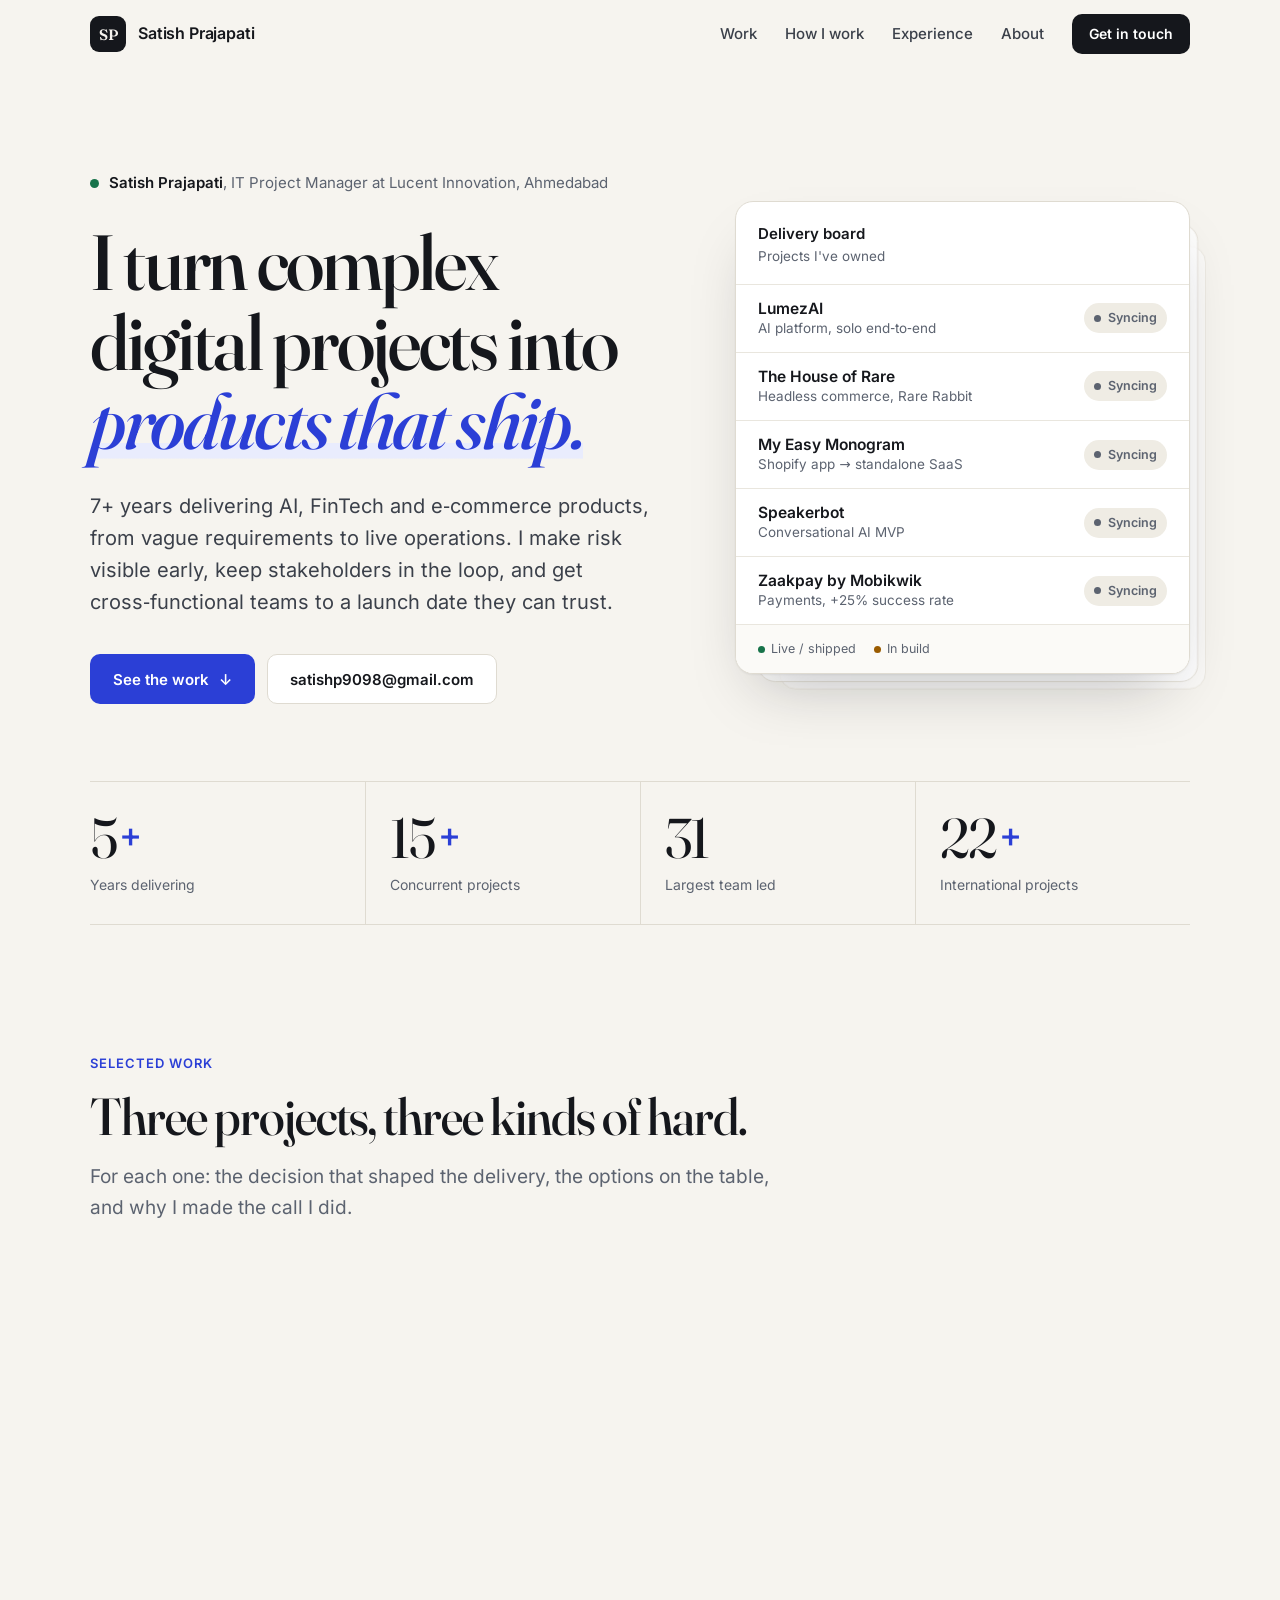
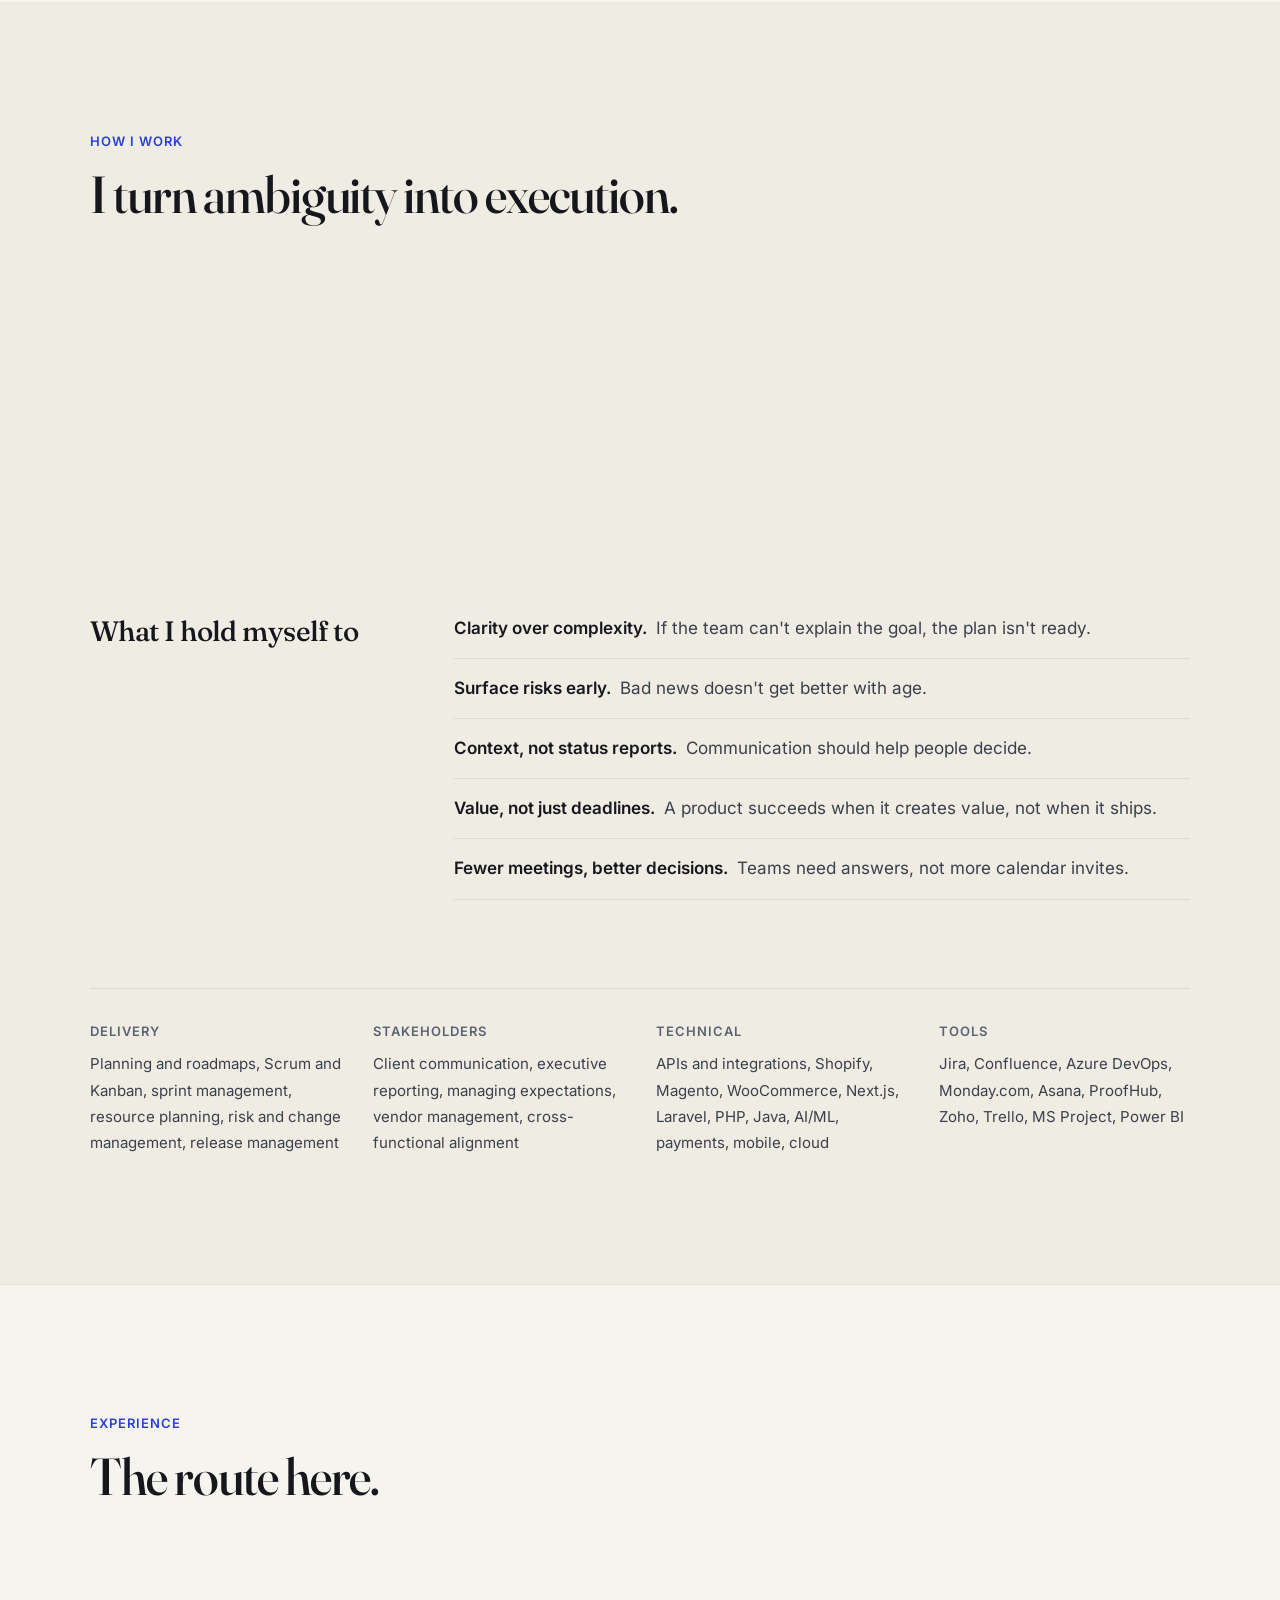
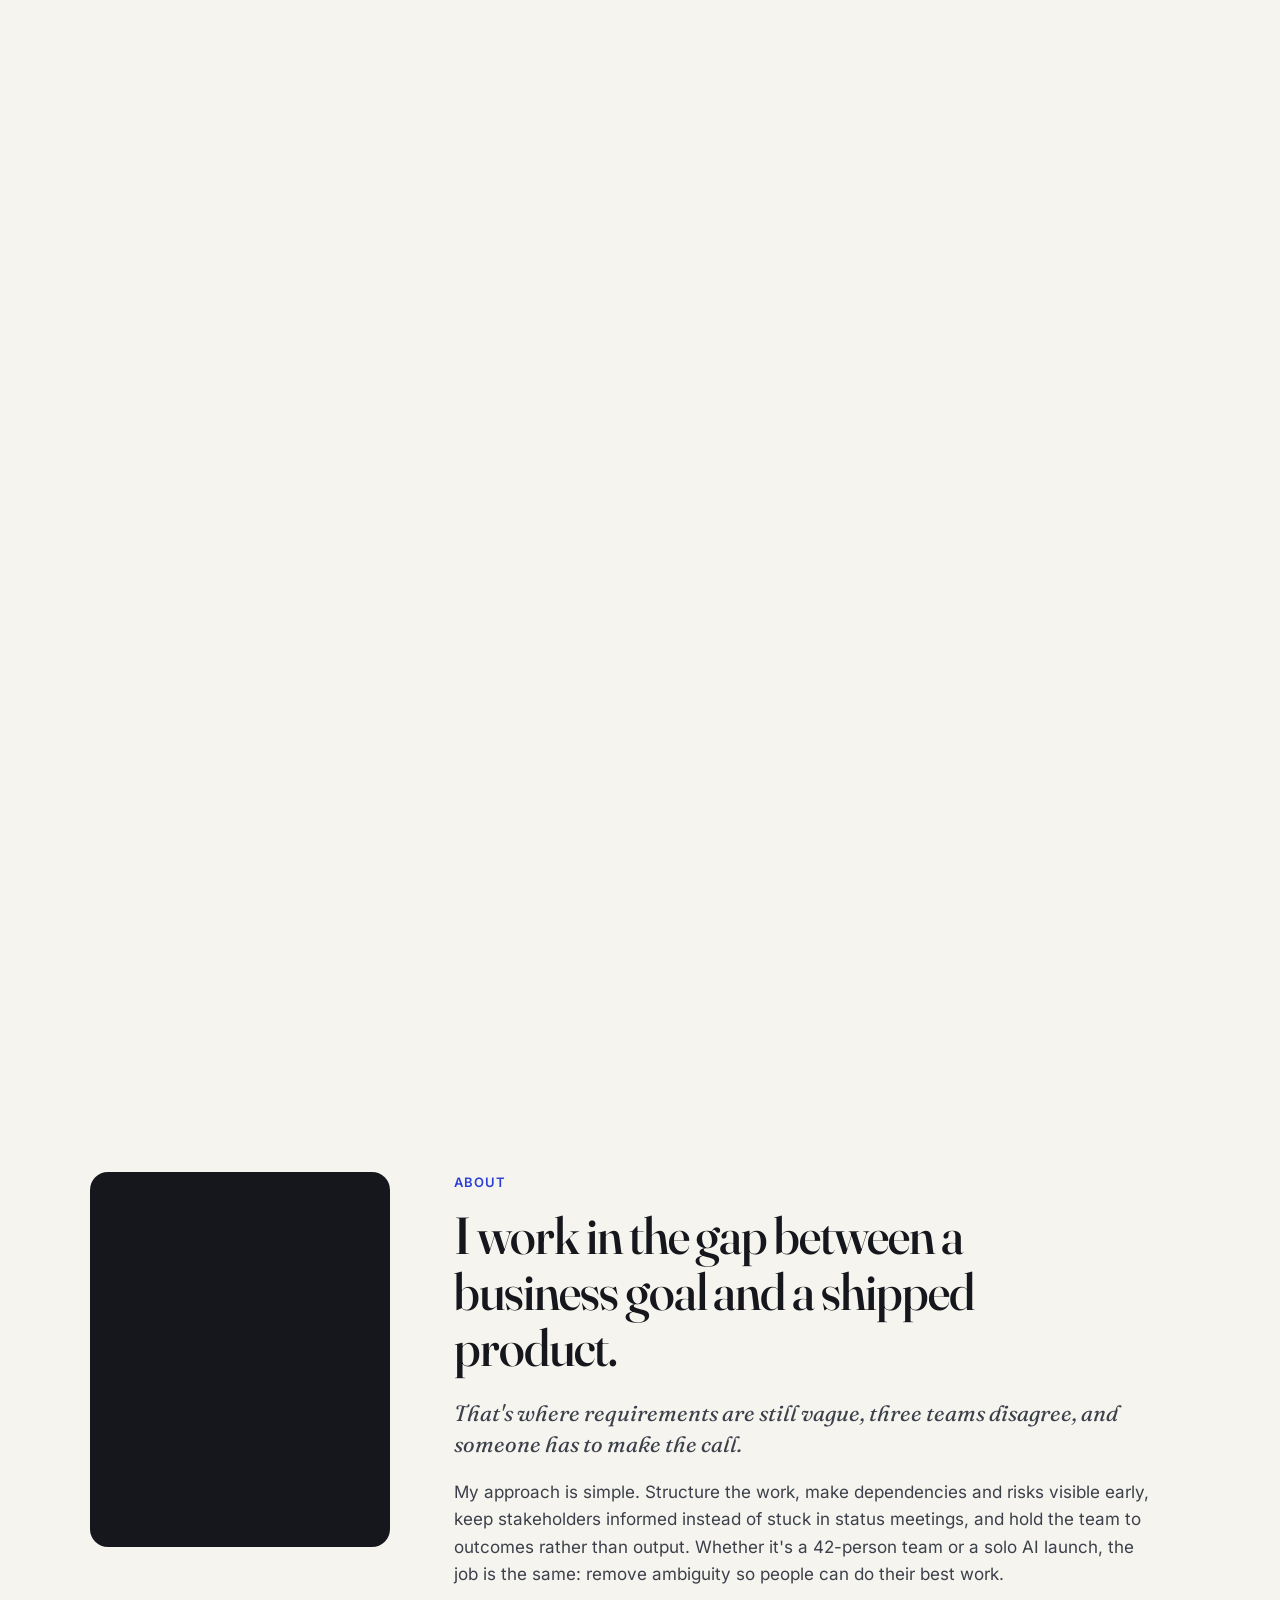
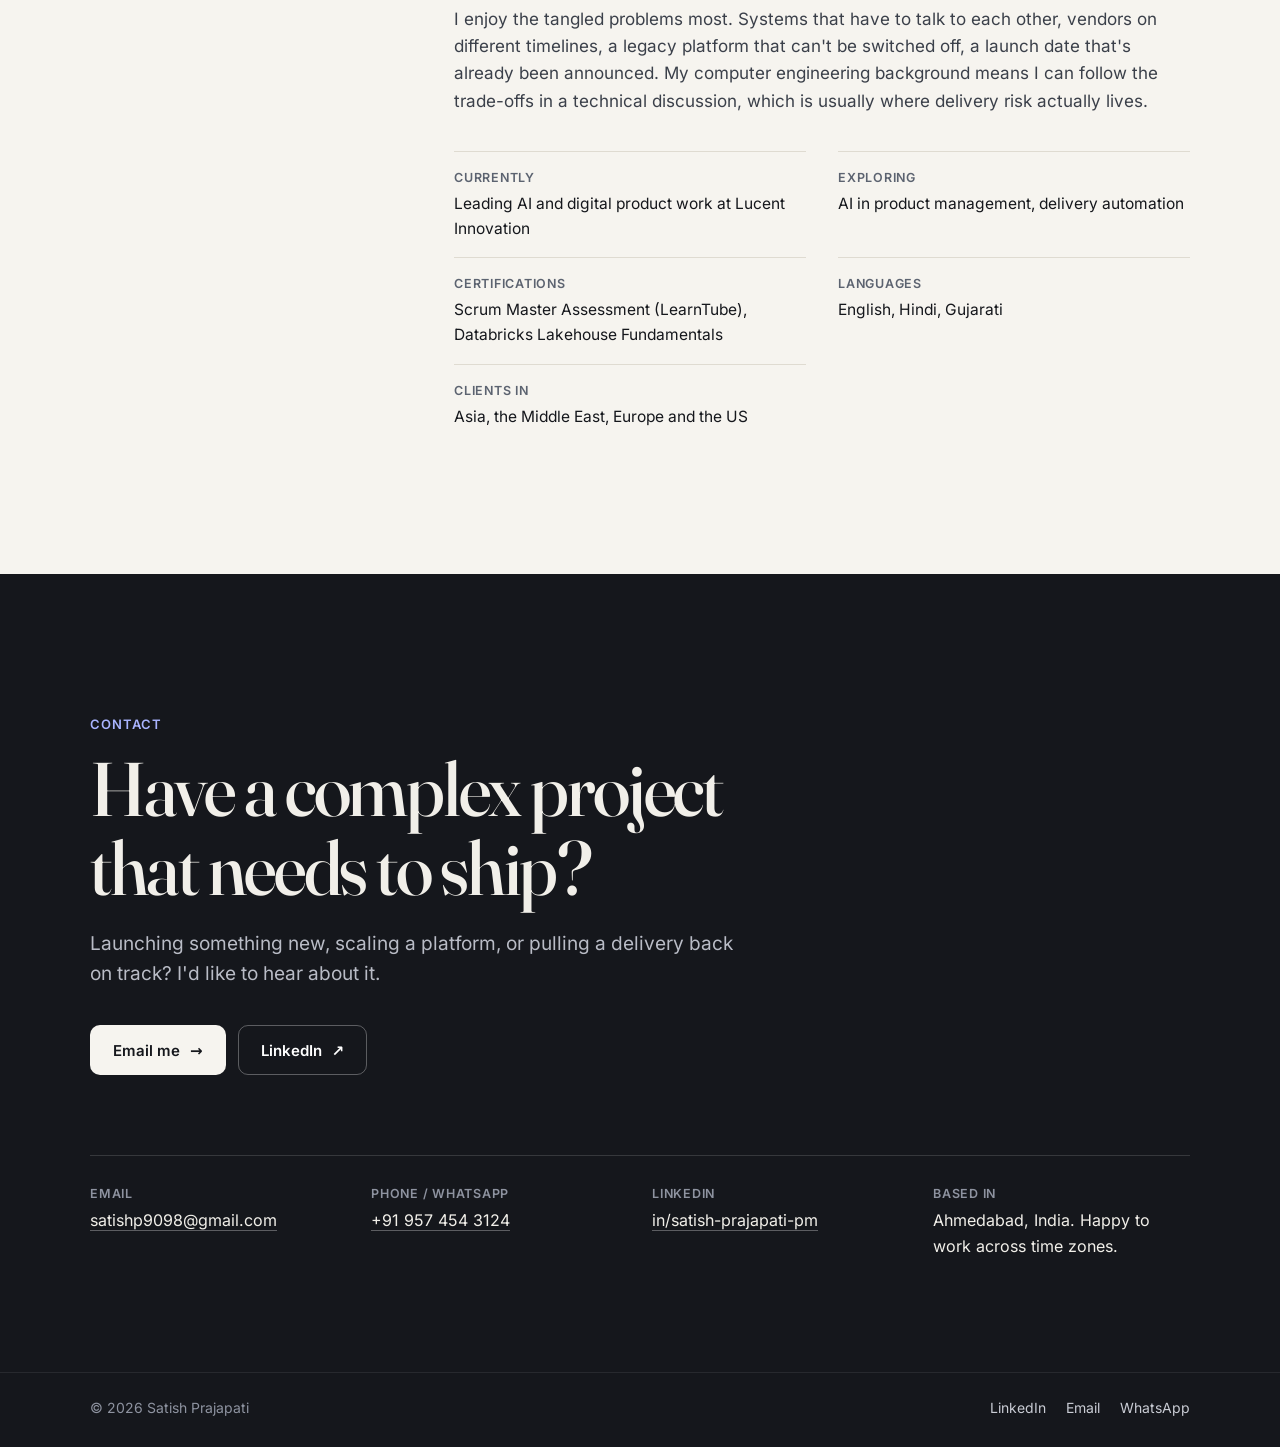
==== commit b4e4bce5: "Improve search visibility: title, meta, structured data, sitemap image Co-Authored-By: Claude Opus 5" ====
--- a/index.html
+++ b/index.html
@@ -6,8 +6,8 @@
   <meta http-equiv="Content-Security-Policy" content="default-src 'self'; script-src 'self' 'sha256-qOhFsq0QMV2REqNwk5hGH5bZE9SkX6gt6yeyKdYPv+U='; style-src 'self'; font-src 'self'; img-src 'self'; connect-src 'none'; object-src 'none'; base-uri 'self'; form-action 'none'; upgrade-insecure-requests">
   <meta name="referrer" content="strict-origin-when-cross-origin">
 
-  <title>Satish Prajapati | Project Manager, Digital Product Delivery</title>
-  <meta name="description" content="Project Manager with 7+ years delivering AI, FinTech and e-commerce products. 20+ concurrent projects, teams of up to 42, clients in Asia, Europe and the US.">
+  <title>Satish Prajapati | IT Project Manager, Ahmedabad, India</title>
+  <meta name="description" content="Satish Prajapati is an IT Project Manager in Ahmedabad, India with 7+ years delivering AI, FinTech and e-commerce products. 20+ concurrent projects, teams of up to 42, clients in Asia, Europe and the US.">
   <meta name="author" content="Satish Prajapati">
   <meta name="color-scheme" content="light">
   <meta name="theme-color" content="#f6f4ef">
@@ -15,12 +15,20 @@
 
   <meta property="og:type" content="profile">
   <meta property="og:url" content="https://satish-prajapati-pm.github.io/">
-  <meta property="og:title" content="Satish Prajapati | Project Manager">
-  <meta property="og:description" content="I turn complex digital projects into products that ship. AI, FinTech and e-commerce delivery.">
+  <meta property="og:site_name" content="Satish Prajapati">
+  <meta property="og:locale" content="en_US">
+  <meta property="og:title" content="Satish Prajapati | IT Project Manager">
+  <meta property="og:description" content="I turn complex digital projects into products that ship. AI, FinTech and e-commerce delivery from Ahmedabad, India.">
   <meta property="og:image" content="https://satish-prajapati-pm.github.io/assets/media/og-image.png">
   <meta property="og:image:width" content="1200">
   <meta property="og:image:height" content="630">
+  <meta property="og:image:alt" content="Satish Prajapati, IT Project Manager">
+  <meta property="profile:first_name" content="Satish">
+  <meta property="profile:last_name" content="Prajapati">
   <meta name="twitter:card" content="summary_large_image">
+  <meta name="twitter:title" content="Satish Prajapati | IT Project Manager">
+  <meta name="twitter:description" content="I turn complex digital projects into products that ship. AI, FinTech and e-commerce delivery from Ahmedabad, India.">
+  <meta name="twitter:image" content="https://satish-prajapati-pm.github.io/assets/media/og-image.png">
 
   <link rel="icon" href="assets/media/favicon.svg" type="image/svg+xml">
   <link rel="apple-touch-icon" href="assets/media/apple-touch-icon.png">
@@ -32,16 +40,49 @@
   <script type="application/ld+json">
   {
     "@context": "https://schema.org",
-    "@type": "Person",
-    "name": "Satish Prajapati",
-    "jobTitle": "Project Manager",
-    "url": "https://satish-prajapati-pm.github.io/",
-    "image": "https://satish-prajapati-pm.github.io/assets/media/satish.jpg",
-    "email": "mailto:satishp9098@gmail.com",
-    "address": { "@type": "PostalAddress", "addressLocality": "Ahmedabad", "addressCountry": "IN" },
-    "sameAs": ["https://www.linkedin.com/in/satish-prajapati-pm/"],
-    "worksFor": { "@type": "Organization", "name": "Lucent Innovation" },
-    "knowsAbout": ["Project Management", "Agile", "Scrum", "Headless Commerce", "Payment Integrations", "AI Product Delivery"]
+    "@graph": [
+      {
+        "@type": "WebSite",
+        "@id": "https://satish-prajapati-pm.github.io/#website",
+        "url": "https://satish-prajapati-pm.github.io/",
+        "name": "Satish Prajapati",
+        "inLanguage": "en",
+        "publisher": { "@id": "https://satish-prajapati-pm.github.io/#person" }
+      },
+      {
+        "@type": "ProfilePage",
+        "@id": "https://satish-prajapati-pm.github.io/#profile",
+        "url": "https://satish-prajapati-pm.github.io/",
+        "name": "Satish Prajapati | IT Project Manager",
+        "isPartOf": { "@id": "https://satish-prajapati-pm.github.io/#website" },
+        "mainEntity": { "@id": "https://satish-prajapati-pm.github.io/#person" }
+      },
+      {
+        "@type": "Person",
+        "@id": "https://satish-prajapati-pm.github.io/#person",
+        "name": "Satish Prajapati",
+        "givenName": "Satish",
+        "familyName": "Prajapati",
+        "jobTitle": "IT Project Manager",
+        "description": "IT Project Manager in Ahmedabad, India with 7+ years delivering AI, FinTech and e-commerce products for clients in Asia, the Middle East, Europe and the US.",
+        "url": "https://satish-prajapati-pm.github.io/",
+        "image": "https://satish-prajapati-pm.github.io/assets/media/satish.jpg",
+        "email": "mailto:satishp9098@gmail.com",
+        "telephone": "+919574543124",
+        "address": { "@type": "PostalAddress", "addressLocality": "Ahmedabad", "addressRegion": "Gujarat", "addressCountry": "IN" },
+        "sameAs": ["https://www.linkedin.com/in/satish-prajapati-pm/", "https://github.com/satish-prajapati-pm"],
+        "worksFor": { "@type": "Organization", "name": "Lucent Innovation" },
+        "alumniOf": { "@type": "EducationalOrganization", "name": "Ganpat University, B. S. Patel Polytechnic" },
+        "hasOccupation": {
+          "@type": "Occupation",
+          "name": "IT Project Manager",
+          "alternateName": ["Project Manager", "Technical Project Manager", "Delivery Manager", "Software Project Manager", "IT Manager"],
+          "occupationLocation": { "@type": "City", "name": "Ahmedabad" }
+        },
+        "knowsLanguage": ["English", "Hindi", "Gujarati"],
+        "knowsAbout": ["IT Project Management", "Agile", "Scrum", "Software Delivery", "Stakeholder Management", "Risk Management", "Headless Commerce", "Shopify", "Payment Integrations", "FinTech", "AI Product Delivery"]
+      }
+    ]
   }
   </script>
 </head>
@@ -75,7 +116,7 @@
 
     <section class="hero wrap">
       <div class="hero__copy">
-        <p class="hero__meta"><span class="pulse" aria-hidden="true"></span>Project Manager at Lucent Innovation, Ahmedabad</p>
+        <p class="hero__meta"><span class="pulse" aria-hidden="true"></span><span><strong class="hero__name">Satish Prajapati</strong>, IT Project Manager at Lucent Innovation, Ahmedabad</span></p>
         <h1 class="hero__title">I turn complex digital projects into <em>products that ship.</em></h1>
         <p class="hero__lede">7+ years delivering AI, FinTech and e&#8209;commerce products, from vague requirements to live operations. I make risk visible early, keep stakeholders in the loop, and get cross&#8209;functional teams to a launch date they can trust.</p>
         <div class="hero__actions">
--- a/assets/css/style.css
+++ b/assets/css/style.css
@@ -198,6 +198,7 @@
 }
 .hero > * { min-width: 0; }
 .hero__meta { display: flex; align-items: center; gap: 10px; margin-bottom: 28px; font-size: 15px; color: var(--ink-3); }
+.hero__name { font-weight: 600; color: var(--ink); }
 .hero__title {
   max-width: 14ch;
   font-family: var(--serif);
@@ -488,6 +489,119 @@
 .footer__links { display: flex; gap: 20px; }
 .footer a { color: #c9ccd4; text-decoration: none; }
 .footer a:hover { color: #fff; }
+
+
+/* 404 page: no JS, so the header keeps the CTA instead of a menu toggle on mobile */
+
+.page-404 { display: flex; flex-direction: column; min-height: 100vh; min-height: 100dvh; }
+.page-404 .footer { margin-top: auto; }
+
+.notfound {
+  display: grid; grid-template-columns: 1.15fr 1fr; align-items: center;
+  gap: clamp(40px, 6vw, 88px);
+  width: 100%;
+  padding-top: clamp(40px, 7vw, 96px);
+  padding-bottom: clamp(64px, 9vw, 120px);
+}
+.notfound > * { min-width: 0; }
+.notfound__code {
+  margin-bottom: 8px;
+  font-family: var(--serif);
+  font-size: clamp(96px, 15vw, 184px);
+  font-variation-settings: "opsz" 144;
+  line-height: .9; letter-spacing: -.05em;
+  color: var(--ink);
+}
+.notfound__code em {
+  display: inline-block;
+  font-style: italic;
+  color: var(--accent);
+  animation: wobble 5s ease-in-out 1s infinite;
+}
+.notfound__title {
+  max-width: 15ch;
+  font-family: var(--serif);
+  font-size: clamp(34px, 4.6vw, 56px);
+  font-variation-settings: "opsz" 144;
+  line-height: 1.06; letter-spacing: -.025em;
+}
+.notfound__title em {
+  font-style: italic;
+  color: var(--accent);
+  background: linear-gradient(var(--accent-light), var(--accent-light)) no-repeat 0 86% / 100% .2em;
+}
+.notfound__lede { max-width: 50ch; margin-top: 22px; font-size: clamp(17px, 1.5vw, 19px); color: var(--ink-2); }
+.notfound .stack { animation: rise .8s var(--ease) both; }
+
+.status--missing { background: #fde8e6; color: #b42318; }
+.board__row--missing { background: repeating-linear-gradient(-45deg, #fff, #fff 10px, #fbf7f6 10px, #fbf7f6 20px); }
+.board__row--missing .board__name { color: var(--ink-3); text-decoration: line-through 1.5px rgb(180 35 24 / .5); }
+.board__row--link { color: inherit; text-decoration: none; transition: background-color .2s; }
+.board__row--link:hover { background: var(--accent-light); color: inherit; }
+.board__row--link:hover .board__name { color: var(--accent); }
+.board__row--link .board__name::after { content: " \2192"; opacity: 0; transition: opacity .2s; }
+.board__row--link:hover .board__name::after,
+.board__row--link:focus-visible .board__name::after { opacity: 1; }
+.board__legend a { font-weight: 600; }
+
+@keyframes wobble { 0%, 80%, 100% { transform: rotate(0); } 85% { transform: rotate(-10deg); } 90% { transform: rotate(8deg); } 95% { transform: rotate(-4deg); } }
+@keyframes rise { from { opacity: 0; transform: translateY(24px); } to { opacity: 1; transform: none; } }
+
+/* script-free mobile menu built on <details> */
+.nav__menu { display: none; }
+.nav__menu summary { list-style: none; }
+.nav__menu summary::-webkit-details-marker { display: none; }
+.nav__menu[open] .nav__toggle span:first-child { transform: translateY(3.25px) rotate(45deg); }
+.nav__menu[open] .nav__toggle span:last-child { transform: translateY(-3.25px) rotate(-45deg); }
+.nav__sheet {
+  position: absolute; top: 68px; left: 0; right: 0;
+  padding: 8px var(--gutter) 20px;
+  background: var(--paper);
+  border-bottom: 1px solid var(--line);
+  box-shadow: 0 18px 30px -16px rgb(21 23 28 / .2);
+  animation: drop .2s var(--ease);
+}
+.nav__sheet a {
+  display: block; padding: 14px 0;
+  border-bottom: 1px solid var(--line-light);
+  color: var(--ink-2); font-size: 20px; font-weight: 500; text-decoration: none;
+}
+.nav__sheet a:hover { color: var(--ink); }
+.nav__sheet .nav__sheet-cta { margin-top: 12px; padding: 14px 18px; border: 0; border-radius: 10px; background: var(--ink); color: #fff; font-size: 17px; font-weight: 600; }
+.nav__sheet .nav__sheet-cta:hover { background: #000; color: #fff; }
+
+@keyframes drop { from { opacity: 0; transform: translateY(-8px); } to { opacity: 1; transform: none; } }
+
+@media (max-width: 900px) {
+  .notfound { grid-template-columns: 1fr; }
+  .header--static .nav__links { display: none; }
+  .nav__menu { display: block; }
+  .notfound .scene { max-width: 560px; }
+}
+
+/* phones: tighter rhythm, touch-friendly rows */
+@media (max-width: 680px) {
+  .notfound { gap: 36px; padding-top: 28px; padding-bottom: 56px; }
+  .notfound__code { font-size: clamp(104px, 34vw, 140px); margin-bottom: 4px; }
+  .notfound__title { font-size: clamp(32px, 9vw, 40px); max-width: none; }
+  .notfound__lede { margin-top: 16px; font-size: 16.5px; }
+  .notfound .hero__actions { margin-top: 28px; gap: 10px; }
+  .notfound .scene { margin-right: 10px; }
+
+  .notfound .board { border-radius: 16px; }
+  .notfound .board__head { padding-top: 16px; padding-bottom: 14px; }
+  .notfound .board__row { min-height: 64px; }
+  .notfound .board__name { font-size: 15px; }
+  .notfound .board__type { font-size: 13px; }
+  .notfound .status { padding: 4px 9px; font-size: 12px; }
+  .notfound .board__legend { line-height: 1.5; }
+}
+
+/* no hover on touch screens: show the arrow and give rows a press state */
+@media (hover: none) {
+  .board__row--link .board__name::after { opacity: 1; color: var(--accent); }
+  .board__row--link:active { background: var(--accent-light); }
+}
 
 
 /* scroll reveals */
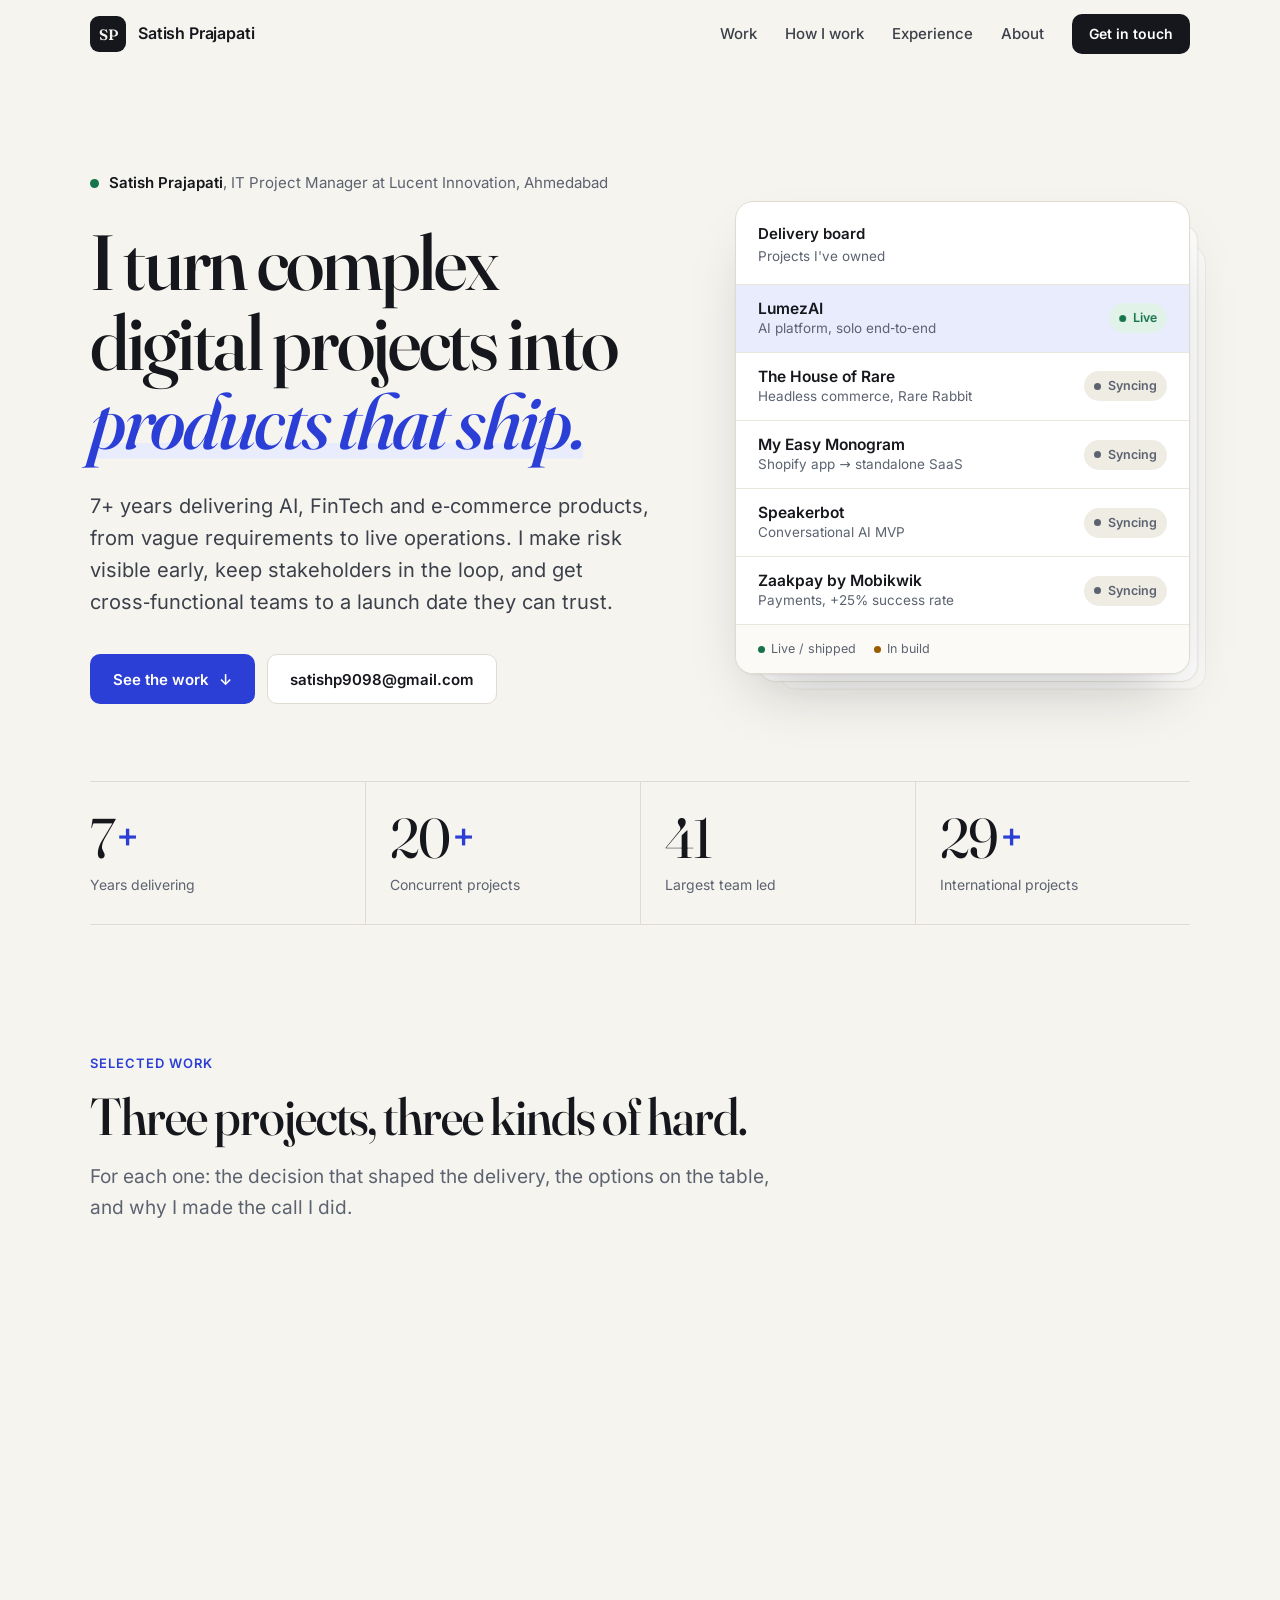
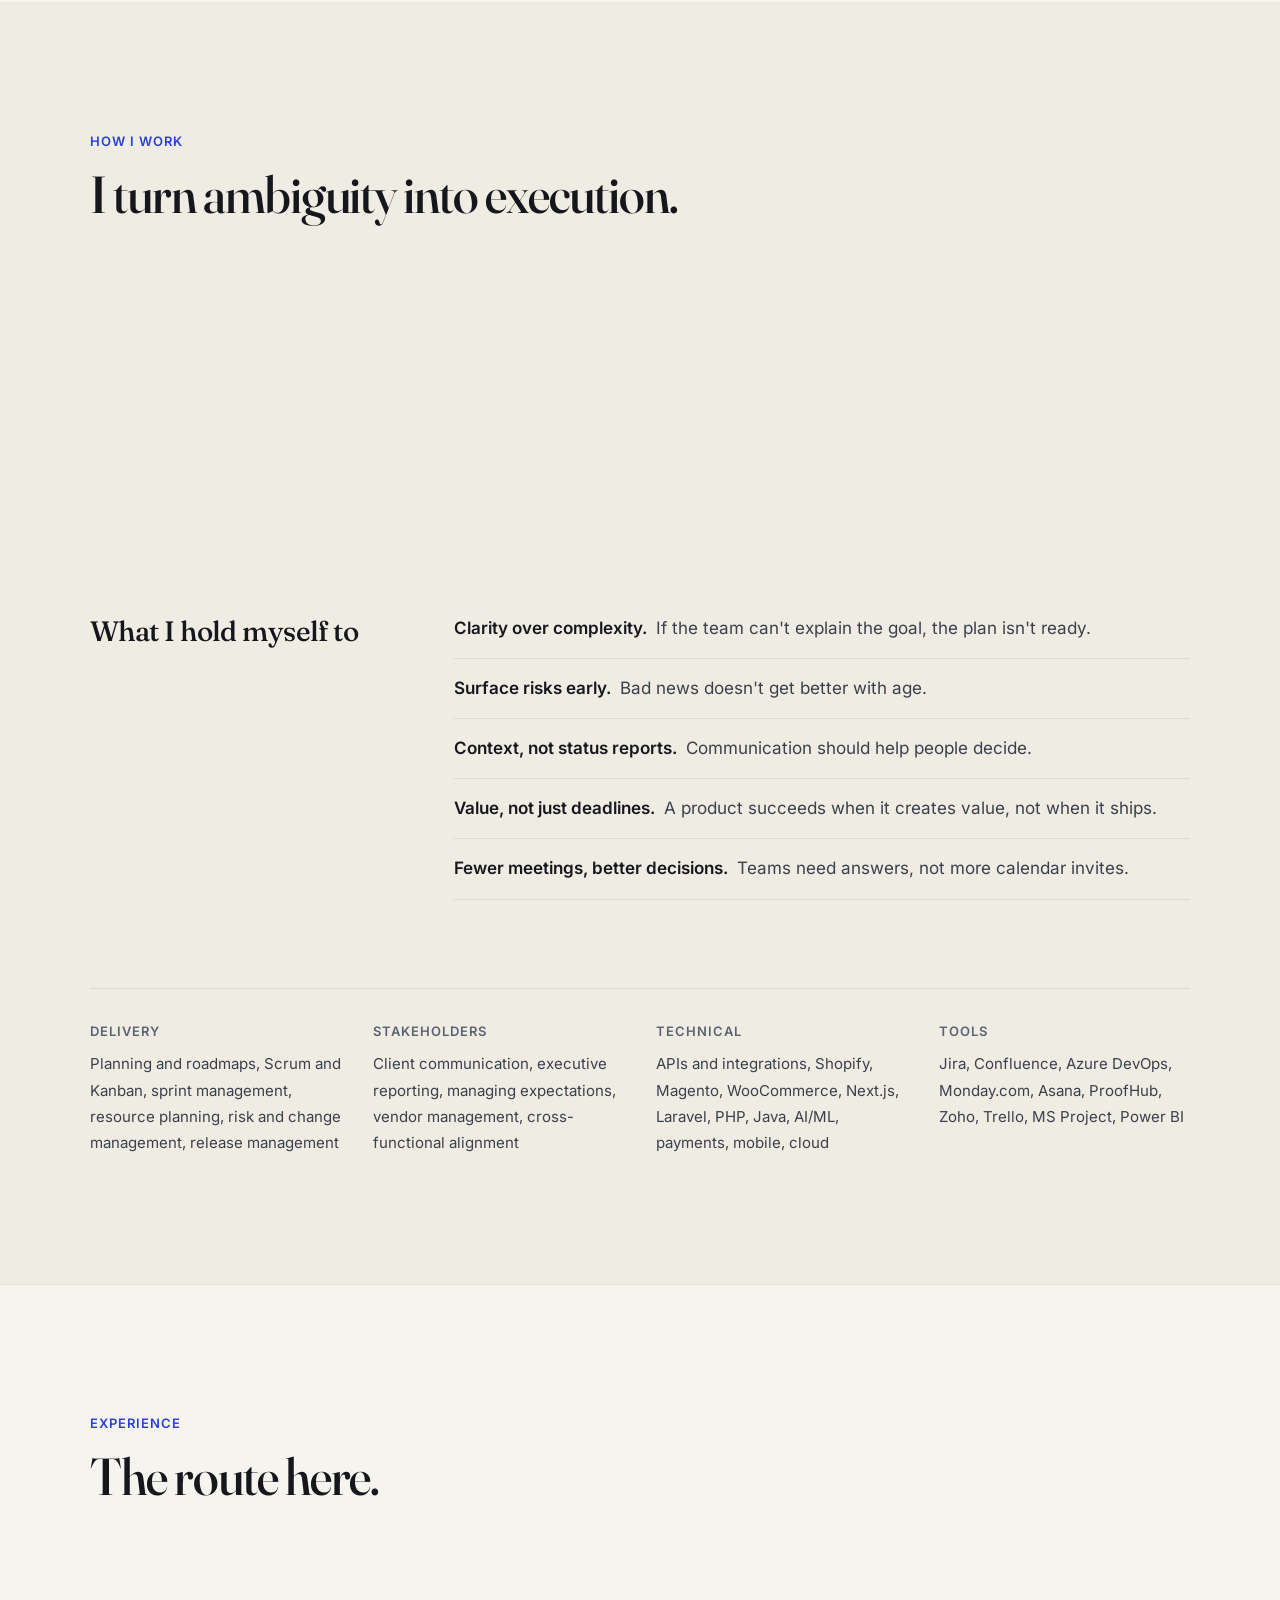
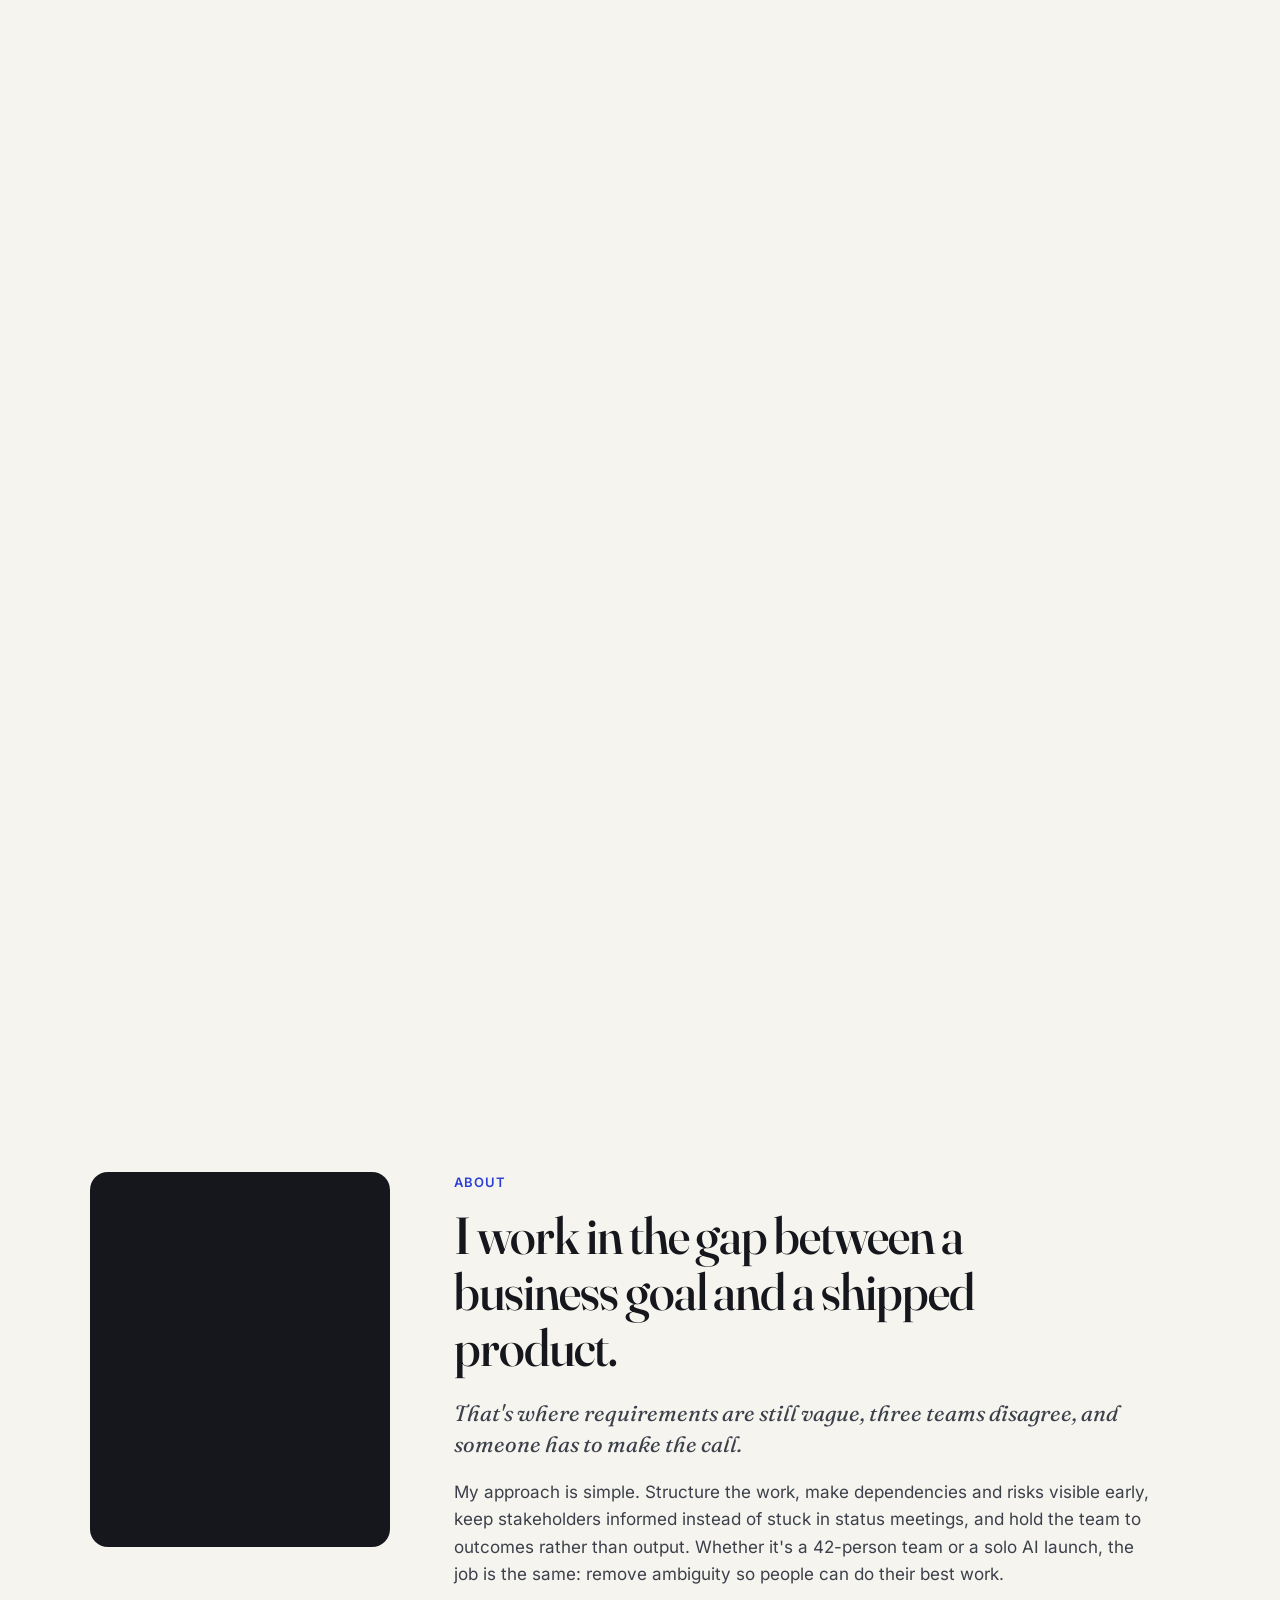
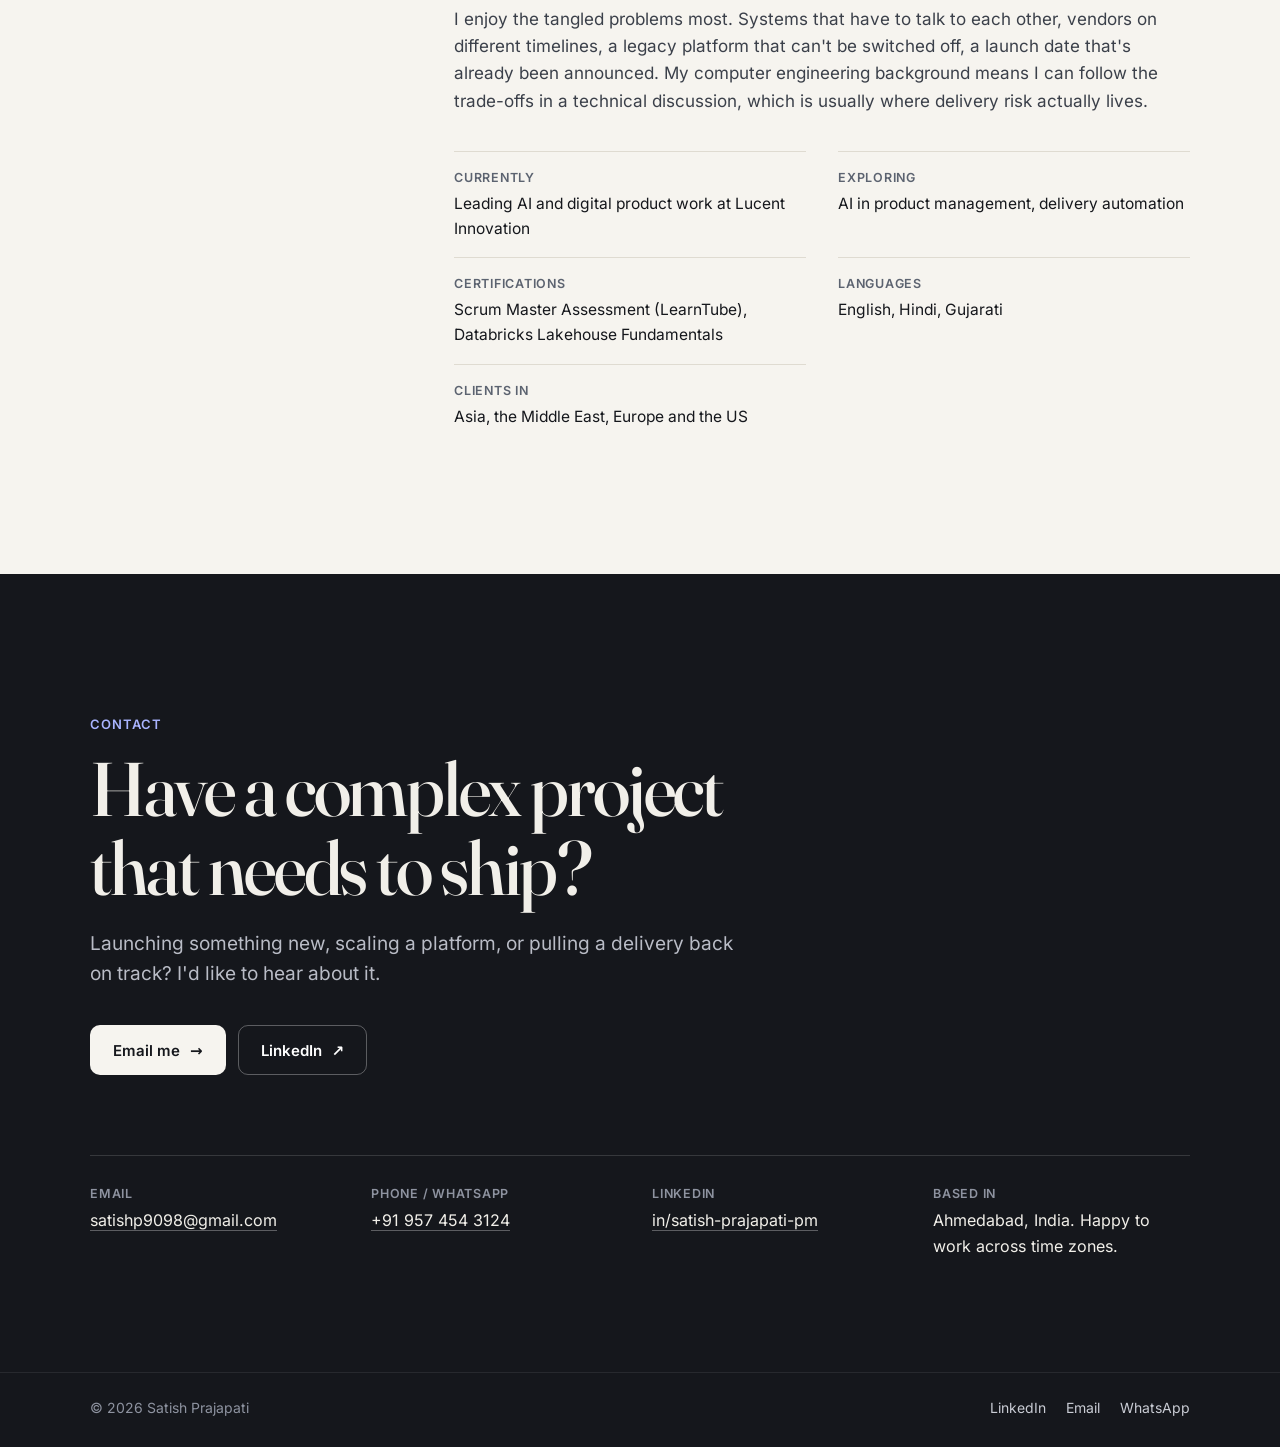
==== commit 7f78dd7a: "Add Google Search Console verification tag Co-Authored-By: Claude Opus 5.5 <noreply@anthropic.com>" ====
--- a/index.html
+++ b/index.html
@@ -5,6 +5,7 @@
   <meta name="viewport" content="width=device-width, initial-scale=1">
   <meta http-equiv="Content-Security-Policy" content="default-src 'self'; script-src 'self' 'sha256-qOhFsq0QMV2REqNwk5hGH5bZE9SkX6gt6yeyKdYPv+U='; style-src 'self'; font-src 'self'; img-src 'self'; connect-src 'none'; object-src 'none'; base-uri 'self'; form-action 'none'; upgrade-insecure-requests">
   <meta name="referrer" content="strict-origin-when-cross-origin">
+  <meta name="google-site-verification" content="S3O7WQe3MgjT6AHNLRlh9kj5VHvNo7xtKb9LuxXbluc">
 
   <title>Satish Prajapati | IT Project Manager, Ahmedabad, India</title>
   <meta name="description" content="Satish Prajapati is an IT Project Manager in Ahmedabad, India with 7+ years delivering AI, FinTech and e-commerce products. 20+ concurrent projects, teams of up to 42, clients in Asia, Europe and the US.">
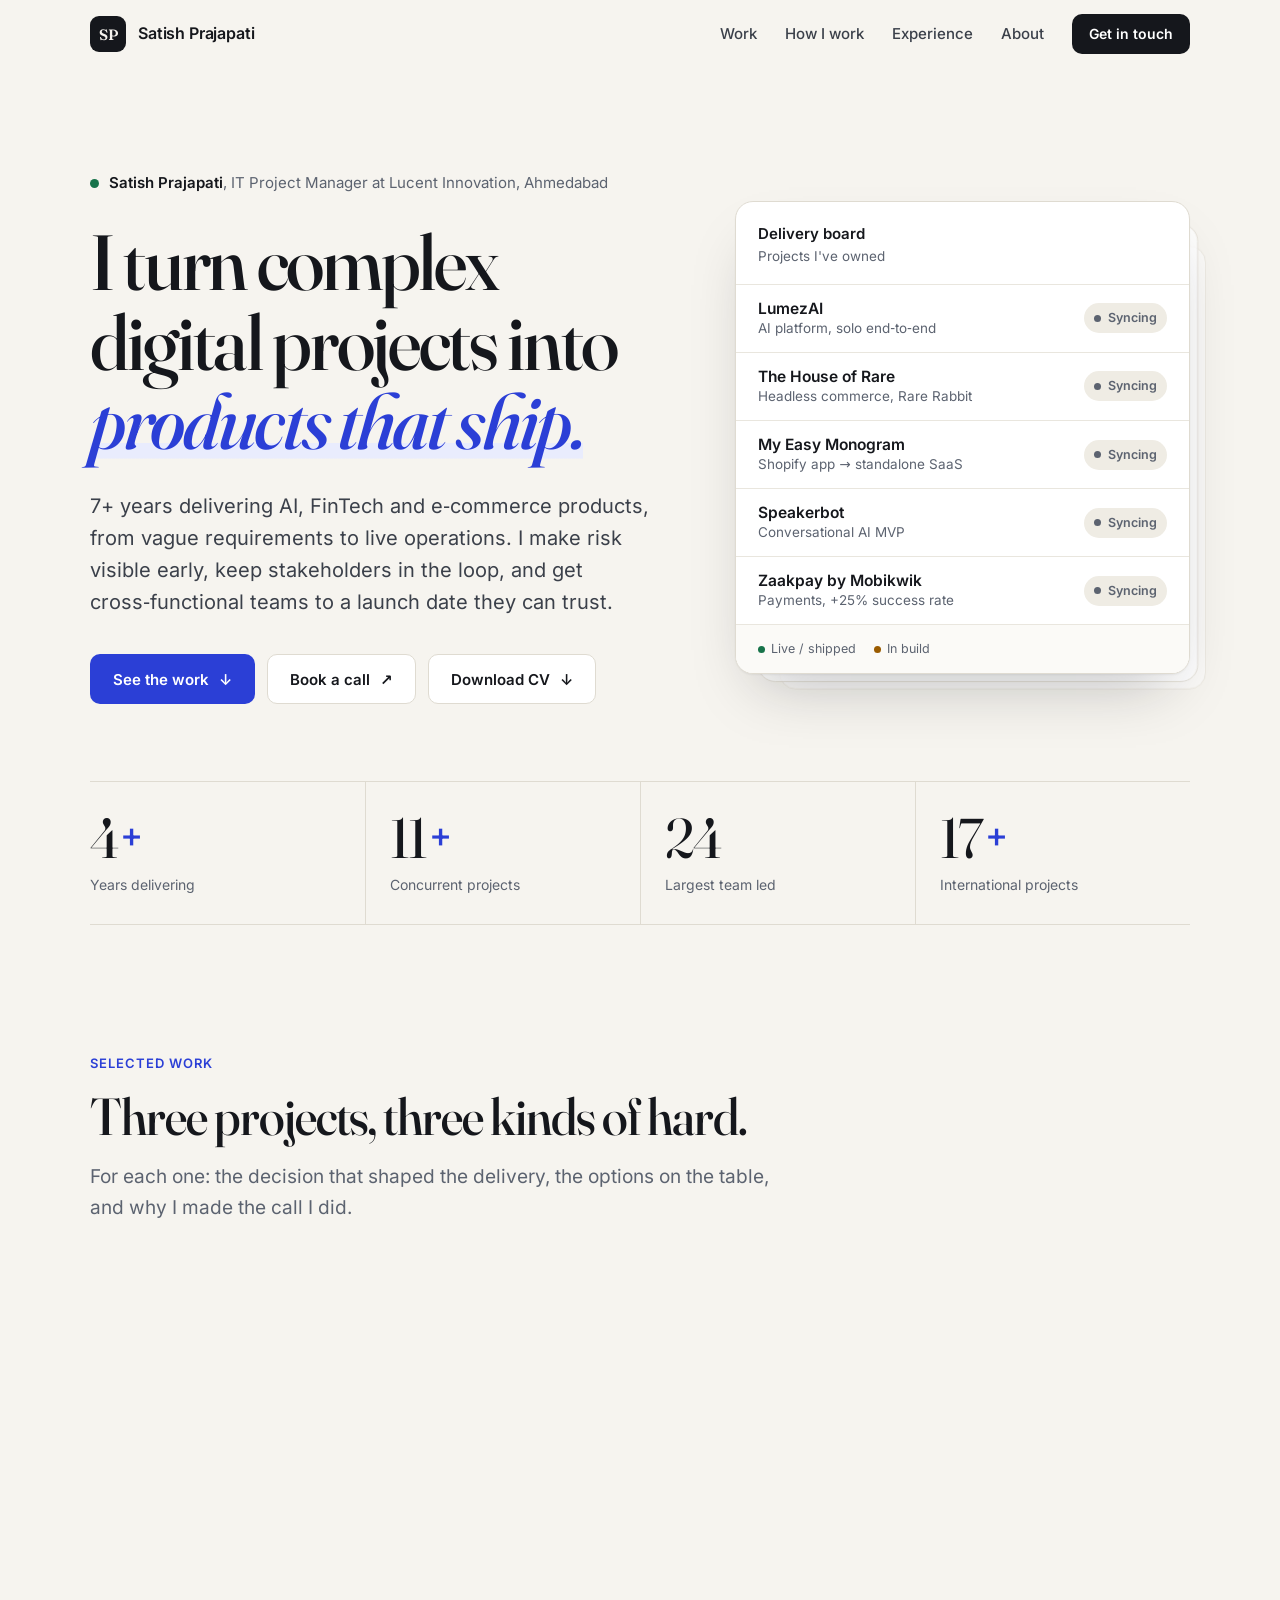
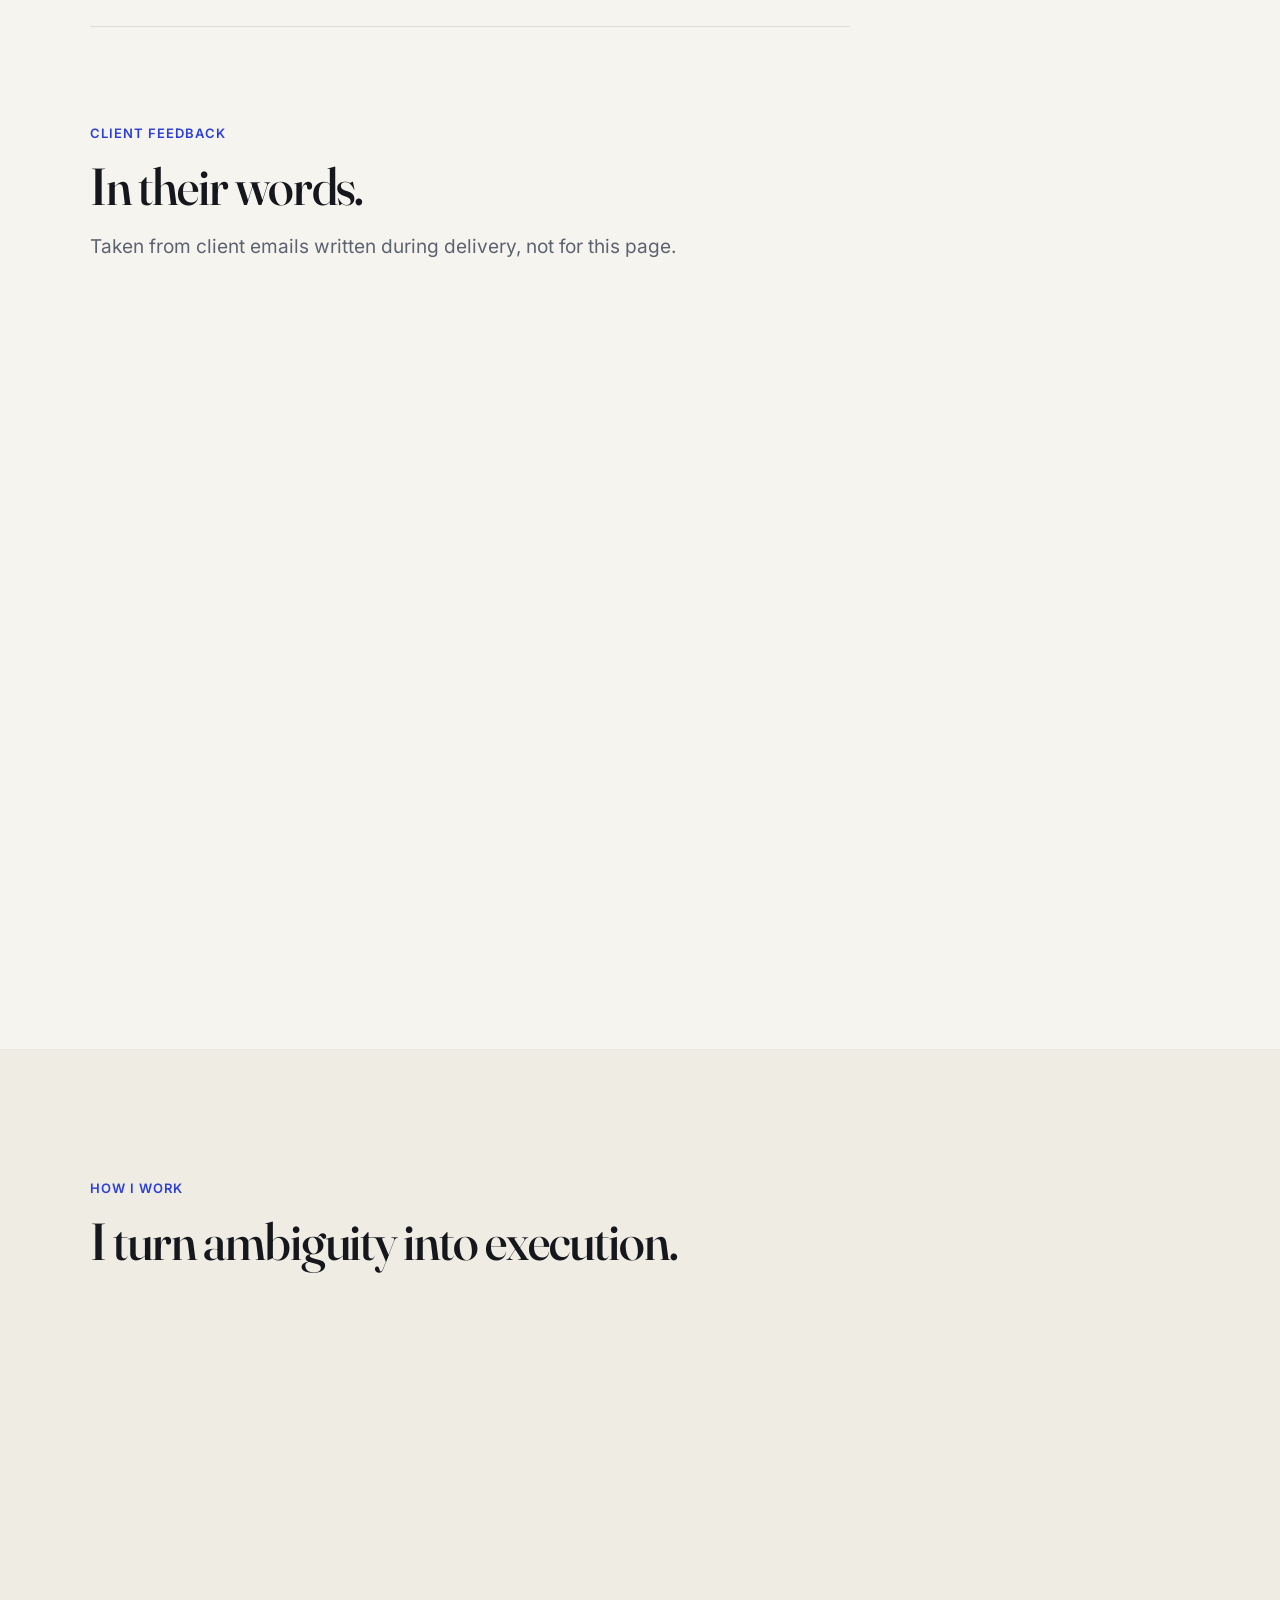
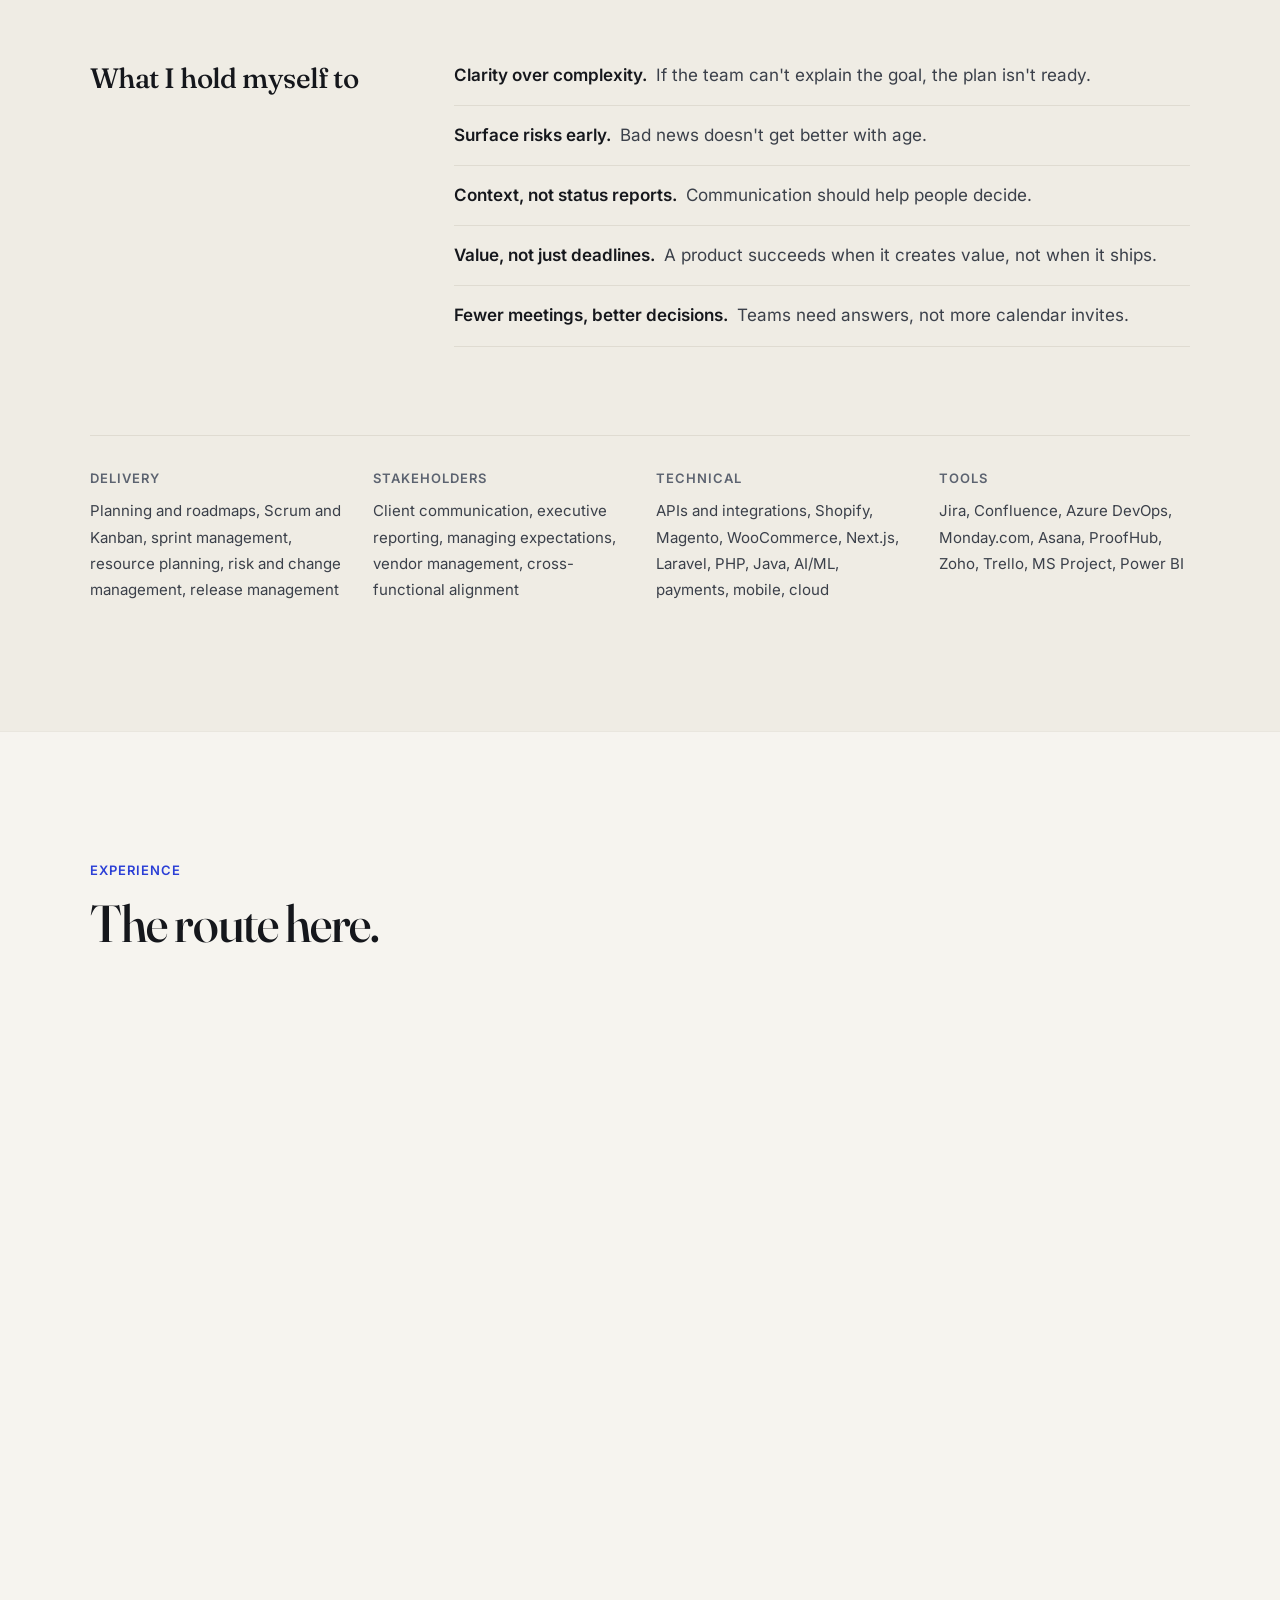
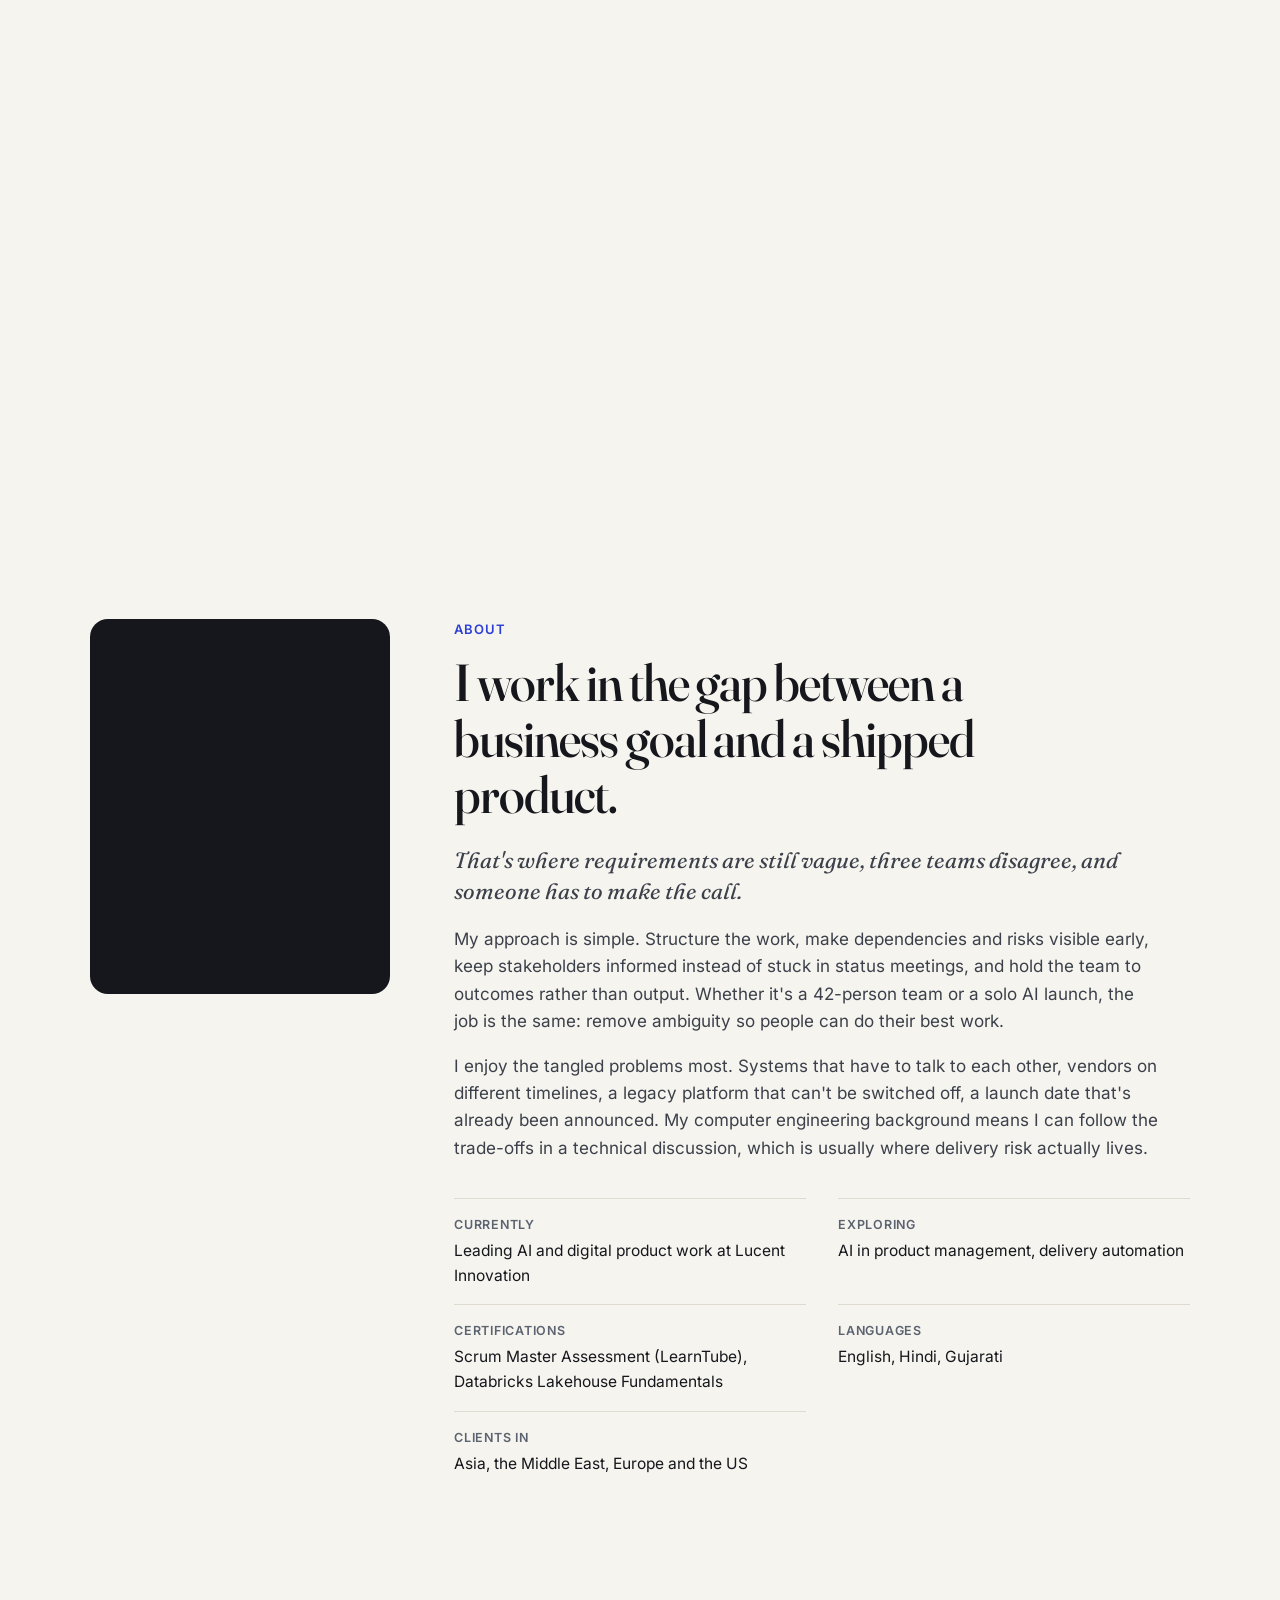
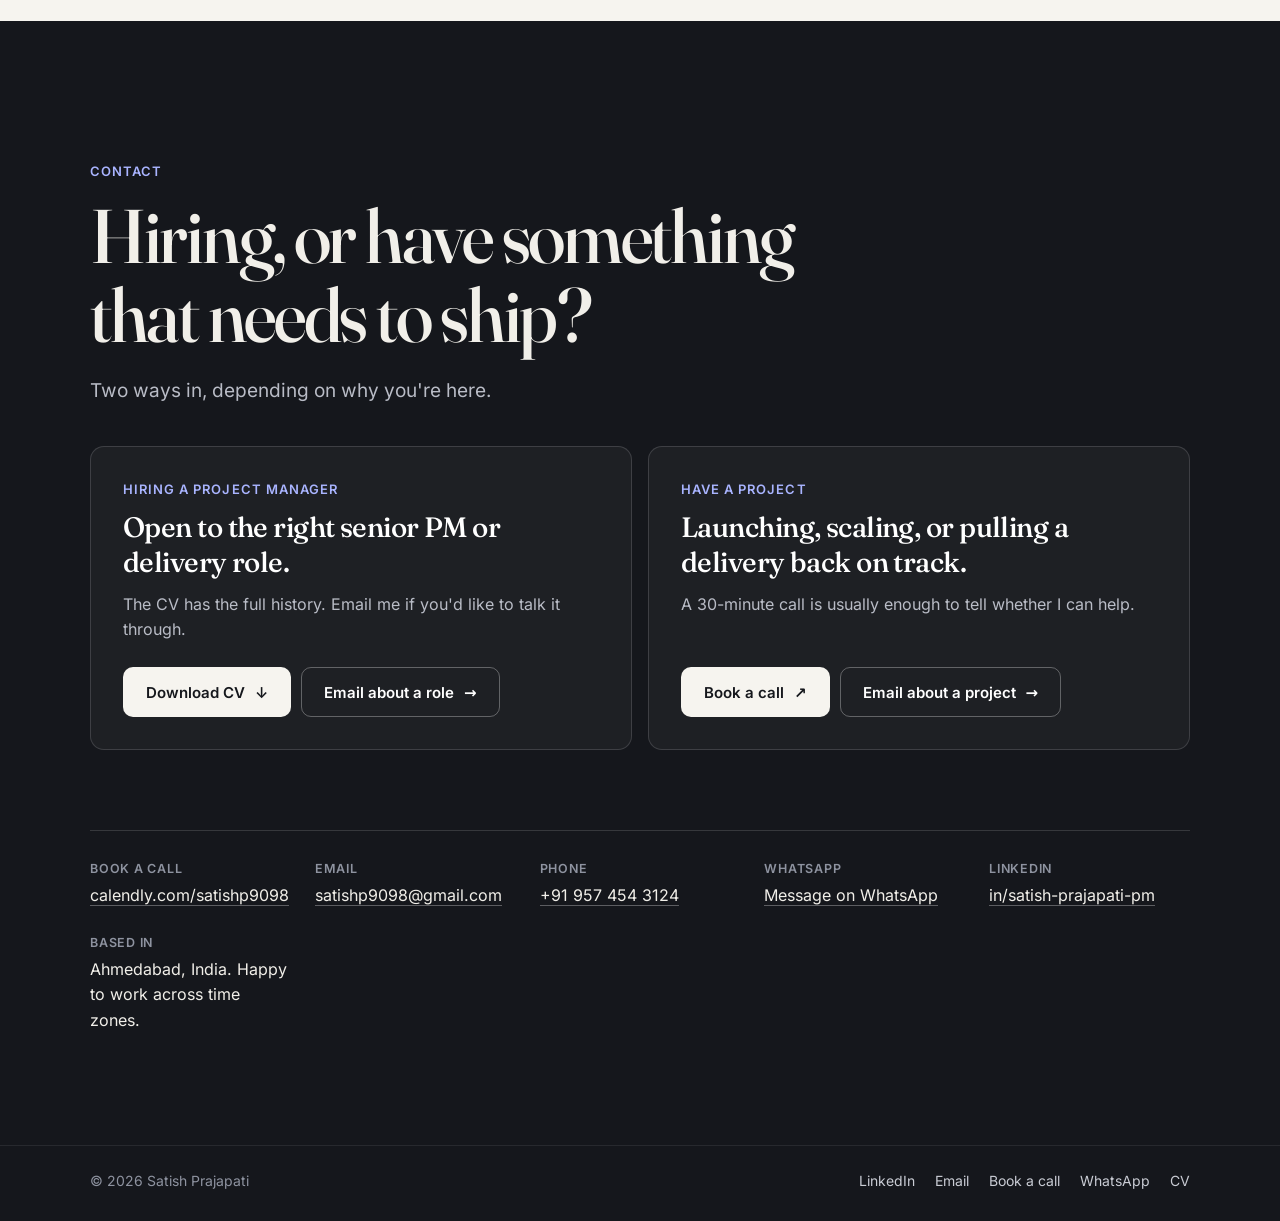
==== commit 83a99bed: "Add CV download, client feedback and two-path contact - Downloadable CV in hero, contact and footer " ====
--- a/index.html
+++ b/index.html
@@ -80,6 +80,10 @@
           "alternateName": ["Project Manager", "Technical Project Manager", "Delivery Manager", "Software Project Manager", "IT Manager"],
           "occupationLocation": { "@type": "City", "name": "Ahmedabad" }
         },
+        "hasCredential": [
+          { "@type": "EducationalOccupationalCredential", "name": "Databricks Lakehouse Fundamentals", "credentialCategory": "certification", "url": "https://credentials.databricks.com/6cd5aae9-e064-4770-9828-3f36a98f021f" },
+          { "@type": "EducationalOccupationalCredential", "name": "Scrum Master Assessment", "credentialCategory": "certification" }
+        ],
         "knowsLanguage": ["English", "Hindi", "Gujarati"],
         "knowsAbout": ["IT Project Management", "Agile", "Scrum", "Software Delivery", "Stakeholder Management", "Risk Management", "Headless Commerce", "Shopify", "Payment Integrations", "FinTech", "AI Product Delivery"]
       }
@@ -122,7 +126,8 @@
         <p class="hero__lede">7+ years delivering AI, FinTech and e&#8209;commerce products, from vague requirements to live operations. I make risk visible early, keep stakeholders in the loop, and get cross&#8209;functional teams to a launch date they can trust.</p>
         <div class="hero__actions">
           <a class="btn btn--accent" href="#work">See the work <span aria-hidden="true">&darr;</span></a>
-          <a class="btn btn--outline" href="mailto:satishp9098@gmail.com">satishp9098@gmail.com</a>
+          <a class="btn btn--outline" href="https://calendly.com/satishp9098" target="_blank" rel="noopener noreferrer">Book a call <span aria-hidden="true">&nearr;</span></a>
+          <a class="btn btn--outline" href="assets/media/Satish-Prajapati-Project-Manager-CV.pdf" download>Download CV <span aria-hidden="true">&darr;</span></a>
         </div>
       </div>
 
@@ -279,7 +284,7 @@
             <p class="also__name">Speakerbot</p>
             <p class="also__domain">AI / NLP</p>
             <p class="also__desc">Conversational AI platform. Coordinated developers, ML engineers and UX; owned the roadmap, backlog and stakeholder demos.</p>
-            <p class="also__result">MVP shipped on schedule</p>
+            <p class="also__result">MVP on schedule, early adopters in month one</p>
           </li>
           <li>
             <p class="also__name">Zaakpay by Mobikwik</p>
@@ -311,6 +316,37 @@
             <p class="also__desc">Led the iOS and Android teams on a secure messaging app: security protocols and feature parity.</p>
             <p class="also__result">iOS + Android parity</p>
           </li>
+        </ul>
+      </div>
+    </section>
+
+    <section class="section wrap feedback" id="feedback" aria-labelledby="feedback-title">
+      <header class="section__head">
+        <p class="eyebrow">Client feedback</p>
+        <h2 class="section__title" id="feedback-title">In their words.</h2>
+        <p class="section__intro">Taken from client emails written during delivery, not for this page.</p>
+      </header>
+
+      <div class="voices">
+        <figure class="voice reveal">
+          <blockquote class="voice__quote"><p>&ldquo;Your taking the hit for your team's error is a mark of good leadership and character.&rdquo;</p></blockquote>
+          <p class="voice__more">&ldquo;You lead with the same grit, and we are stoked to have you with us.&rdquo; &middot; &ldquo;Love the energy you bring to the table.&rdquo;</p>
+          <figcaption class="voice__by"><span class="voice__name">Alessandro Saini</span><span class="voice__role">Client, OffGrid</span></figcaption>
+        </figure>
+        <figure class="voice reveal">
+          <blockquote class="voice__quote"><p>&ldquo;I appreciate you guys keeping the ball rolling while we're figuring things out over here.&rdquo;</p></blockquote>
+          <p class="voice__more">Sent while decisions on the client side were on hold. The roadmap kept moving anyway.</p>
+          <figcaption class="voice__by"><span class="voice__name">Brad Ferch</span><span class="voice__role">Client, My Easy Monogram</span></figcaption>
+        </figure>
+      </div>
+
+      <div class="recog reveal">
+        <h3 class="recog__title">Also trusted with</h3>
+        <ul class="recog__list">
+          <li><strong>PayU CommercePro.</strong> Solution planning, effort estimation, test strategy and ownership of the production go-live.</li>
+          <li><strong>The House of Rare.</strong> Production rollout planning and cross-team coordination through the final deployment.</li>
+          <li><strong>RevBoost, Shopify app.</strong> UI/UX direction and milestone alignment; the client called the first design &ldquo;excellent&rdquo;.</li>
+          <li><strong>Flype.</strong> Scope clarification, effort estimates and API integration planning for the co-founder.</li>
         </ul>
       </div>
     </section>
@@ -376,7 +412,7 @@
             <h3 class="job__title">Project Manager</h3>
             <p class="job__org">Lucent Innovation, Ahmedabad</p>
             <ul class="job__wins">
-              <li>Run <strong>20+ concurrent projects</strong> with Scrum and Kanban across Jira, Monday, Zoho, Asana and ProofHub.</li>
+              <li>Run <strong>20+ concurrent projects</strong> with Scrum and Kanban across Jira, Monday, Zoho, Asana, GoodDay and ProofHub, holding a <strong>90% on-time delivery rate</strong>.</li>
               <li>Lead cross-functional teams of up to <strong>42 people</strong>; raised team productivity by <strong>30%</strong> through Agile coaching.</li>
               <li>Cut project risk by <strong>40%</strong> with a structured risk-management process.</li>
               <li>Owned delivery of LumezAI, The House of Rare, and My Easy Monogram's move to a standalone product.</li>
@@ -432,15 +468,35 @@
     <section class="contact" id="contact" aria-labelledby="contact-title">
       <div class="wrap contact__inner">
         <p class="eyebrow eyebrow--light">Contact</p>
-        <h2 class="contact__title" id="contact-title">Have a complex project that needs to ship?</h2>
-        <p class="contact__lede">Launching something new, scaling a platform, or pulling a delivery back on track? I'd like to hear about it.</p>
-        <div class="contact__actions">
-          <a class="btn btn--paper" href="mailto:satishp9098@gmail.com">Email me <span aria-hidden="true">&rarr;</span></a>
-          <a class="btn btn--outline-light" href="https://www.linkedin.com/in/satish-prajapati-pm/" target="_blank" rel="noopener noreferrer">LinkedIn <span aria-hidden="true">&nearr;</span></a>
-        </div>
+        <h2 class="contact__title" id="contact-title">Hiring, or have something that needs to ship?</h2>
+        <p class="contact__lede">Two ways in, depending on why you're here.</p>
+
+        <div class="paths">
+          <div class="path">
+            <p class="path__label">Hiring a project manager</p>
+            <h3 class="path__title">Open to the right senior PM or delivery role.</h3>
+            <p class="path__text">The CV has the full history. Email me if you'd like to talk it through.</p>
+            <div class="path__actions">
+              <a class="btn btn--paper" href="assets/media/Satish-Prajapati-Project-Manager-CV.pdf" download>Download CV <span aria-hidden="true">&darr;</span></a>
+              <a class="btn btn--outline-light" href="mailto:satishp9098@gmail.com?subject=Project%20Manager%20role">Email about a role <span aria-hidden="true">&rarr;</span></a>
+            </div>
+          </div>
+          <div class="path">
+            <p class="path__label">Have a project</p>
+            <h3 class="path__title">Launching, scaling, or pulling a delivery back on track.</h3>
+            <p class="path__text">A 30-minute call is usually enough to tell whether I can help.</p>
+            <div class="path__actions">
+              <a class="btn btn--paper" href="https://calendly.com/satishp9098" target="_blank" rel="noopener noreferrer">Book a call <span aria-hidden="true">&nearr;</span></a>
+              <a class="btn btn--outline-light" href="mailto:satishp9098@gmail.com?subject=Project%20enquiry">Email about a project <span aria-hidden="true">&rarr;</span></a>
+            </div>
+          </div>
+        </div>
+
         <dl class="contact__details">
+          <div><dt>Book a call</dt><dd><a href="https://calendly.com/satishp9098" target="_blank" rel="noopener noreferrer">calendly.com/satishp9098</a></dd></div>
           <div><dt>Email</dt><dd><a href="mailto:satishp9098@gmail.com">satishp9098@gmail.com</a></dd></div>
-          <div><dt>Phone / WhatsApp</dt><dd><a href="tel:+919574543124">+91 957 454 3124</a></dd></div>
+          <div><dt>Phone</dt><dd><a href="tel:+919574543124">+91 957 454 3124</a></dd></div>
+          <div><dt>WhatsApp</dt><dd><a href="https://wa.me/919574543124" target="_blank" rel="noopener noreferrer">Message on WhatsApp</a></dd></div>
           <div><dt>LinkedIn</dt><dd><a href="https://www.linkedin.com/in/satish-prajapati-pm/" target="_blank" rel="noopener noreferrer">in/satish-prajapati-pm</a></dd></div>
           <div><dt>Based in</dt><dd>Ahmedabad, India. Happy to work across time zones.</dd></div>
         </dl>
@@ -454,7 +510,9 @@
       <p class="footer__links">
         <a href="https://www.linkedin.com/in/satish-prajapati-pm/" target="_blank" rel="noopener noreferrer">LinkedIn</a>
         <a href="mailto:satishp9098@gmail.com">Email</a>
+        <a href="https://calendly.com/satishp9098" target="_blank" rel="noopener noreferrer">Book a call</a>
         <a href="https://wa.me/919574543124" target="_blank" rel="noopener noreferrer">WhatsApp</a>
+        <a href="assets/media/Satish-Prajapati-Project-Manager-CV.pdf" download>CV</a>
       </p>
     </div>
   </footer>
--- a/assets/css/style.css
+++ b/assets/css/style.css
@@ -79,6 +79,11 @@
   background: var(--ink); color: #fff;
 }
 .skip:focus { top: 12px; color: #fff; }
+
+.sr-only {
+  position: absolute; width: 1px; height: 1px; overflow: hidden;
+  clip-path: inset(50%); white-space: nowrap;
+}
 
 .wrap { max-width: var(--max); margin: 0 auto; padding: 0 var(--gutter); }
 .section { padding-top: clamp(72px, 10vw, 128px); padding-bottom: clamp(72px, 10vw, 128px); }
@@ -401,6 +406,35 @@
 }
 
 
+/* client feedback */
+
+.feedback { padding-top: 0; }
+.feedback .section__head { padding-top: clamp(56px, 8vw, 96px); border-top: 1px solid var(--line); }
+.voices { display: grid; grid-template-columns: 1fr 1fr; gap: 16px; }
+.voice {
+  display: flex; flex-direction: column;
+  margin: 0; padding: clamp(24px, 3vw, 36px);
+  border: 1px solid var(--line); border-radius: var(--radius);
+  background: var(--white);
+  box-shadow: var(--shadow);
+}
+.voice__quote { font: 400 clamp(21px, 2.2vw, 26px)/1.4 var(--serif); letter-spacing: -.01em; color: var(--ink); }
+.voice__more { flex: 1; margin-top: 16px; font-size: 15.5px; line-height: 1.55; color: var(--ink-3); }
+.voice__by {
+  display: flex; flex-direction: column; gap: 2px;
+  margin-top: 24px; padding-top: 16px;
+  border-top: 1px solid var(--line-light);
+}
+.voice__name { font-size: 16px; font-weight: 600; }
+.voice__role { font-size: 14px; color: var(--ink-3); }
+
+.recog { margin-top: clamp(32px, 4vw, 48px); }
+.recog__title { margin-bottom: 16px; font-family: var(--serif); font-size: 24px; letter-spacing: -.02em; }
+.recog__list { display: grid; grid-template-columns: 1fr 1fr; gap: 0 32px; }
+.recog__list li { padding: 14px 0; border-top: 1px solid var(--line); font-size: 15.5px; line-height: 1.55; color: var(--ink-2); }
+.recog__list strong { color: var(--ink); }
+
+
 /* how I work */
 
 .method { position: relative; display: grid; grid-template-columns: repeat(6, 1fr); border-top: 2px solid var(--ink); }
@@ -474,8 +508,19 @@
 .contact__title { max-width: 16ch; font-family: var(--serif); font-size: clamp(38px, 6vw, 76px); line-height: 1.04; letter-spacing: -.03em; }
 .contact__lede { max-width: 54ch; margin-top: 22px; font-size: 19px; color: #b9bcc6; }
 .contact__actions { display: flex; flex-wrap: wrap; gap: 12px; margin-top: 36px; }
+.paths { display: grid; grid-template-columns: 1fr 1fr; gap: 16px; margin-top: 40px; }
+.path {
+  display: flex; flex-direction: column;
+  padding: clamp(22px, 3vw, 32px);
+  border: 1px solid rgb(255 255 255 / .14); border-radius: var(--radius);
+  background: rgb(255 255 255 / .04);
+}
+.path__label { margin-bottom: 10px; font-size: 13px; font-weight: 600; letter-spacing: .08em; text-transform: uppercase; color: #a9b4ff; }
+.path__title { font: 500 clamp(22px, 2.4vw, 28px)/1.25 var(--serif); letter-spacing: -.02em; color: #fff; }
+.path__text { flex: 1; margin-top: 12px; font-size: 16px; color: #b9bcc6; }
+.path__actions { display: flex; flex-wrap: wrap; gap: 10px; margin-top: 24px; }
 .contact__details {
-  display: grid; grid-template-columns: repeat(auto-fit, minmax(210px, 1fr)); gap: 24px;
+  display: grid; grid-template-columns: repeat(auto-fit, minmax(190px, 1fr)); gap: 24px;
   margin-top: clamp(48px, 7vw, 80px); padding-top: 28px;
   border-top: 1px solid rgb(255 255 255 / .14);
 }
@@ -713,6 +758,7 @@
 
   .also { padding-top: 24px; border-top: 0; }
 
+  .voices, .recog__list, .paths { grid-template-columns: 1fr; }
   .job__dates { flex-direction: row; align-items: center; }
   .about__photo { position: static; max-width: 280px; }
 
@@ -780,7 +826,7 @@
     background: var(--accent-light);
     font-size: 13.5px;
   }
-  .hero__actions .btn { flex: 1 1 100%; }
+  .hero__actions .btn, .path__actions .btn { flex: 1 1 100%; }
   .board__row { padding: 13px 16px; }
   .board__head, .board__legend { padding-inline: 16px; }
 }
@@ -798,7 +844,11 @@
   *, *::before, *::after { animation: none !important; transition: none !important; }
 
   body { background: #fff; font-size: 11pt; }
-  .header, .skip, .hero__actions, .contact__actions, .stack__sheet, .footer { display: none; }
+  .header, .skip, .hero__actions, .contact__actions, .path__actions, .stack__sheet, .footer { display: none; }
+  .path { border-color: var(--line); background: none; }
+  .path__title { color: var(--ink); }
+  .path__text { color: var(--ink-2); }
+  .voice { box-shadow: none; break-inside: avoid; }
 
   .js .reveal, .js .stack { opacity: 1 !important; transform: none !important; }
   .js .hero .hero__title em { background-size: 100% .2em; }
